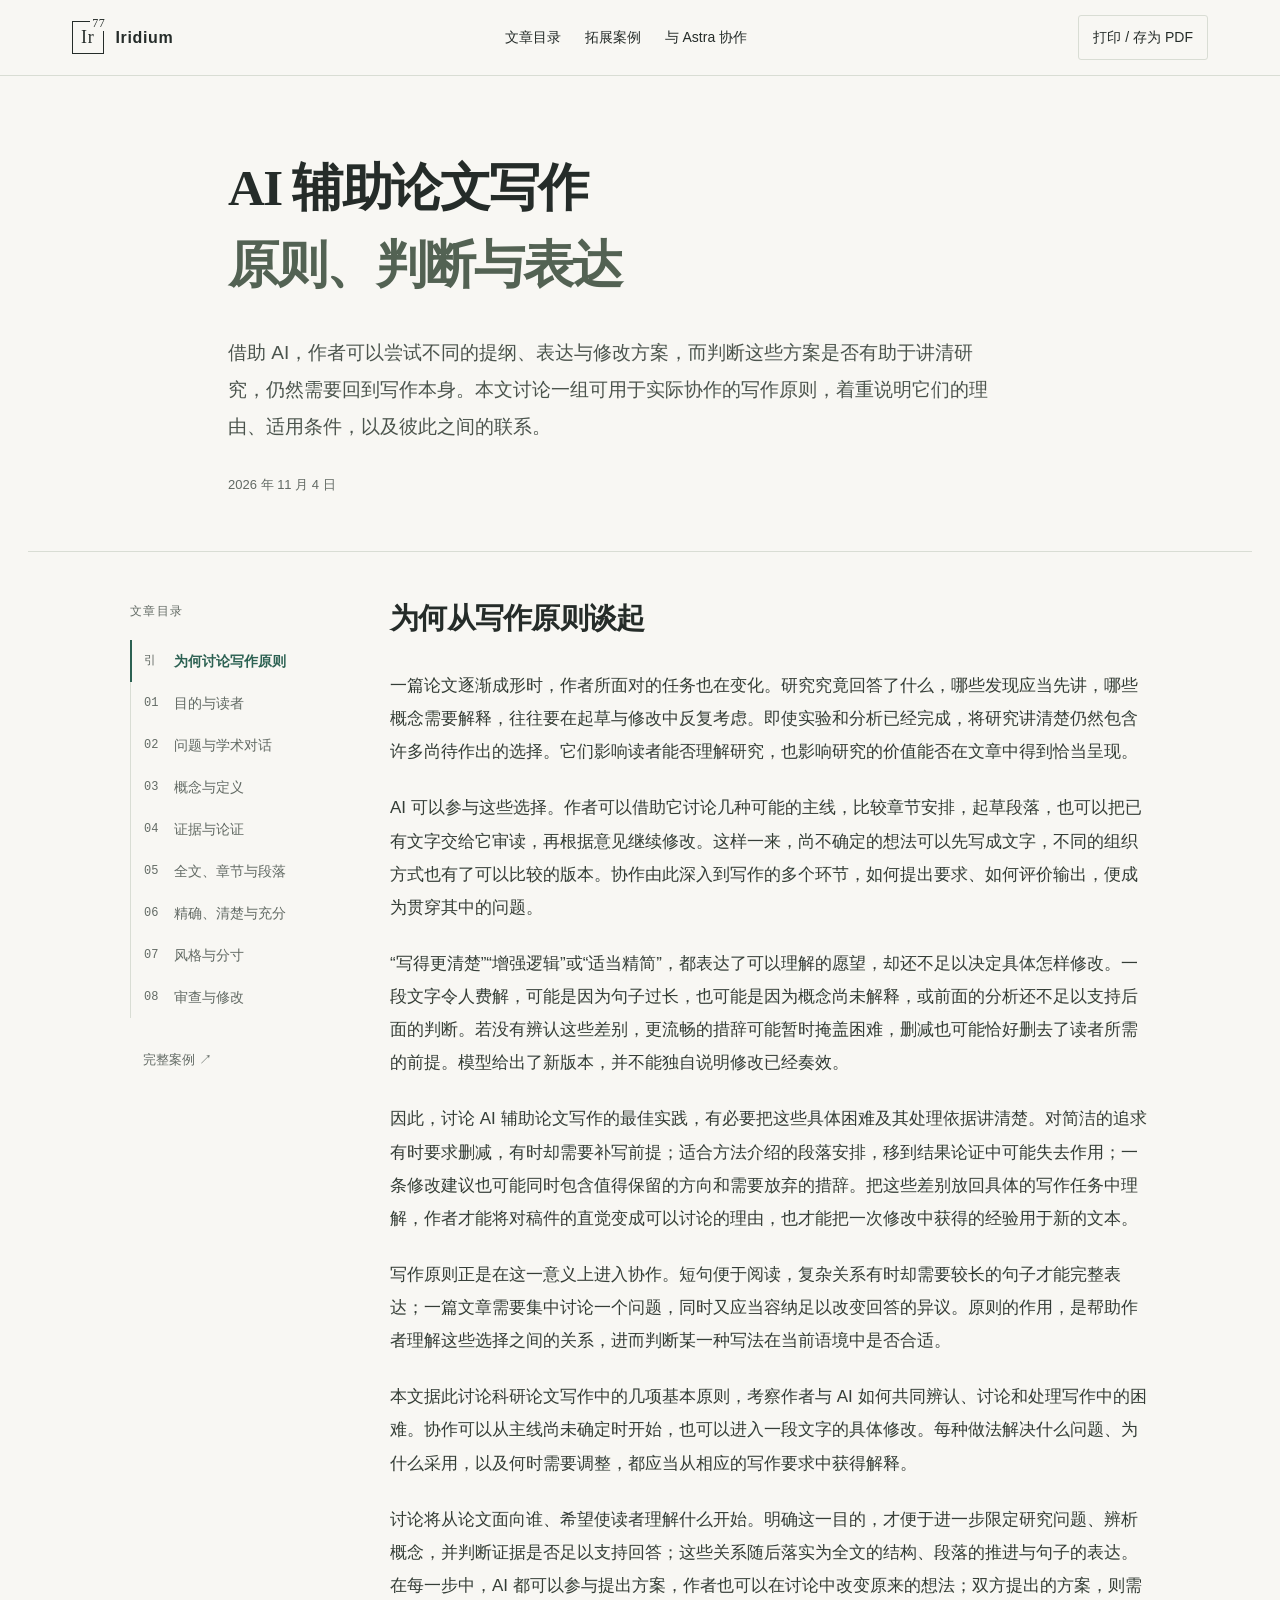
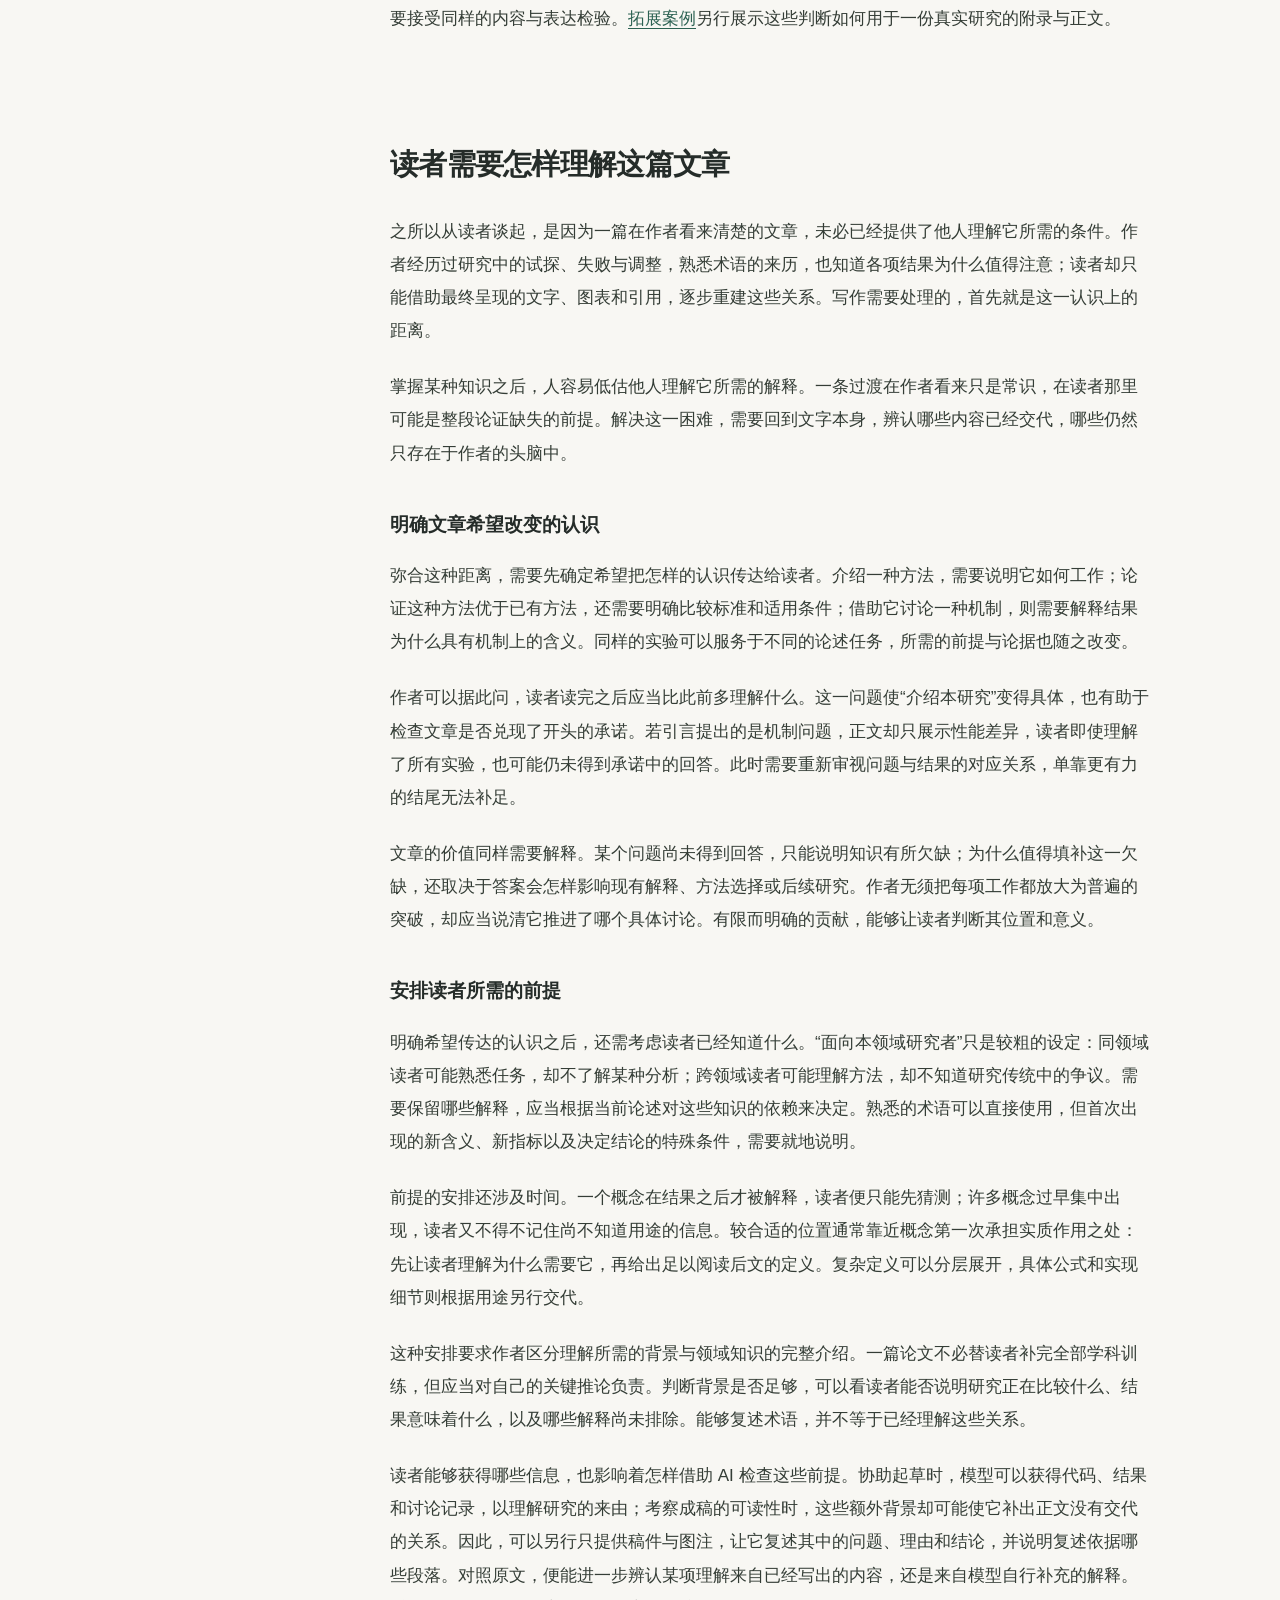
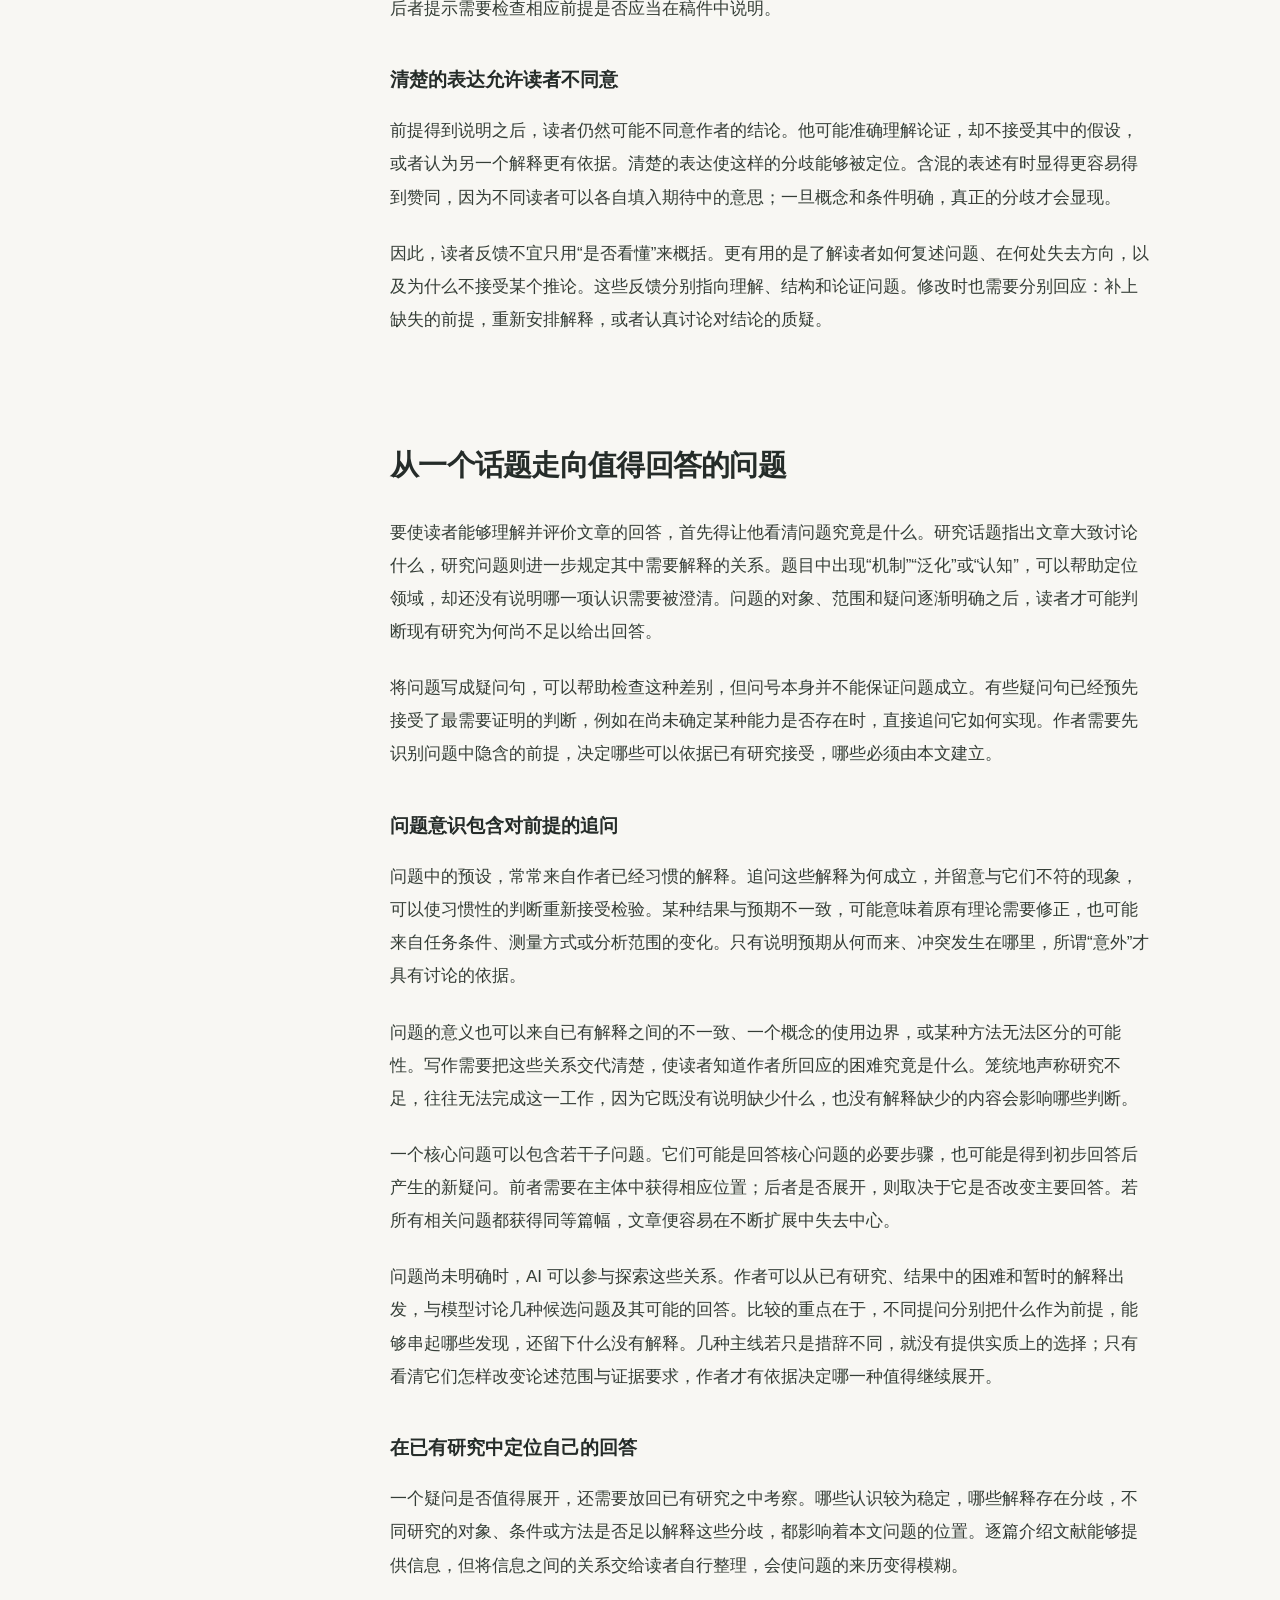
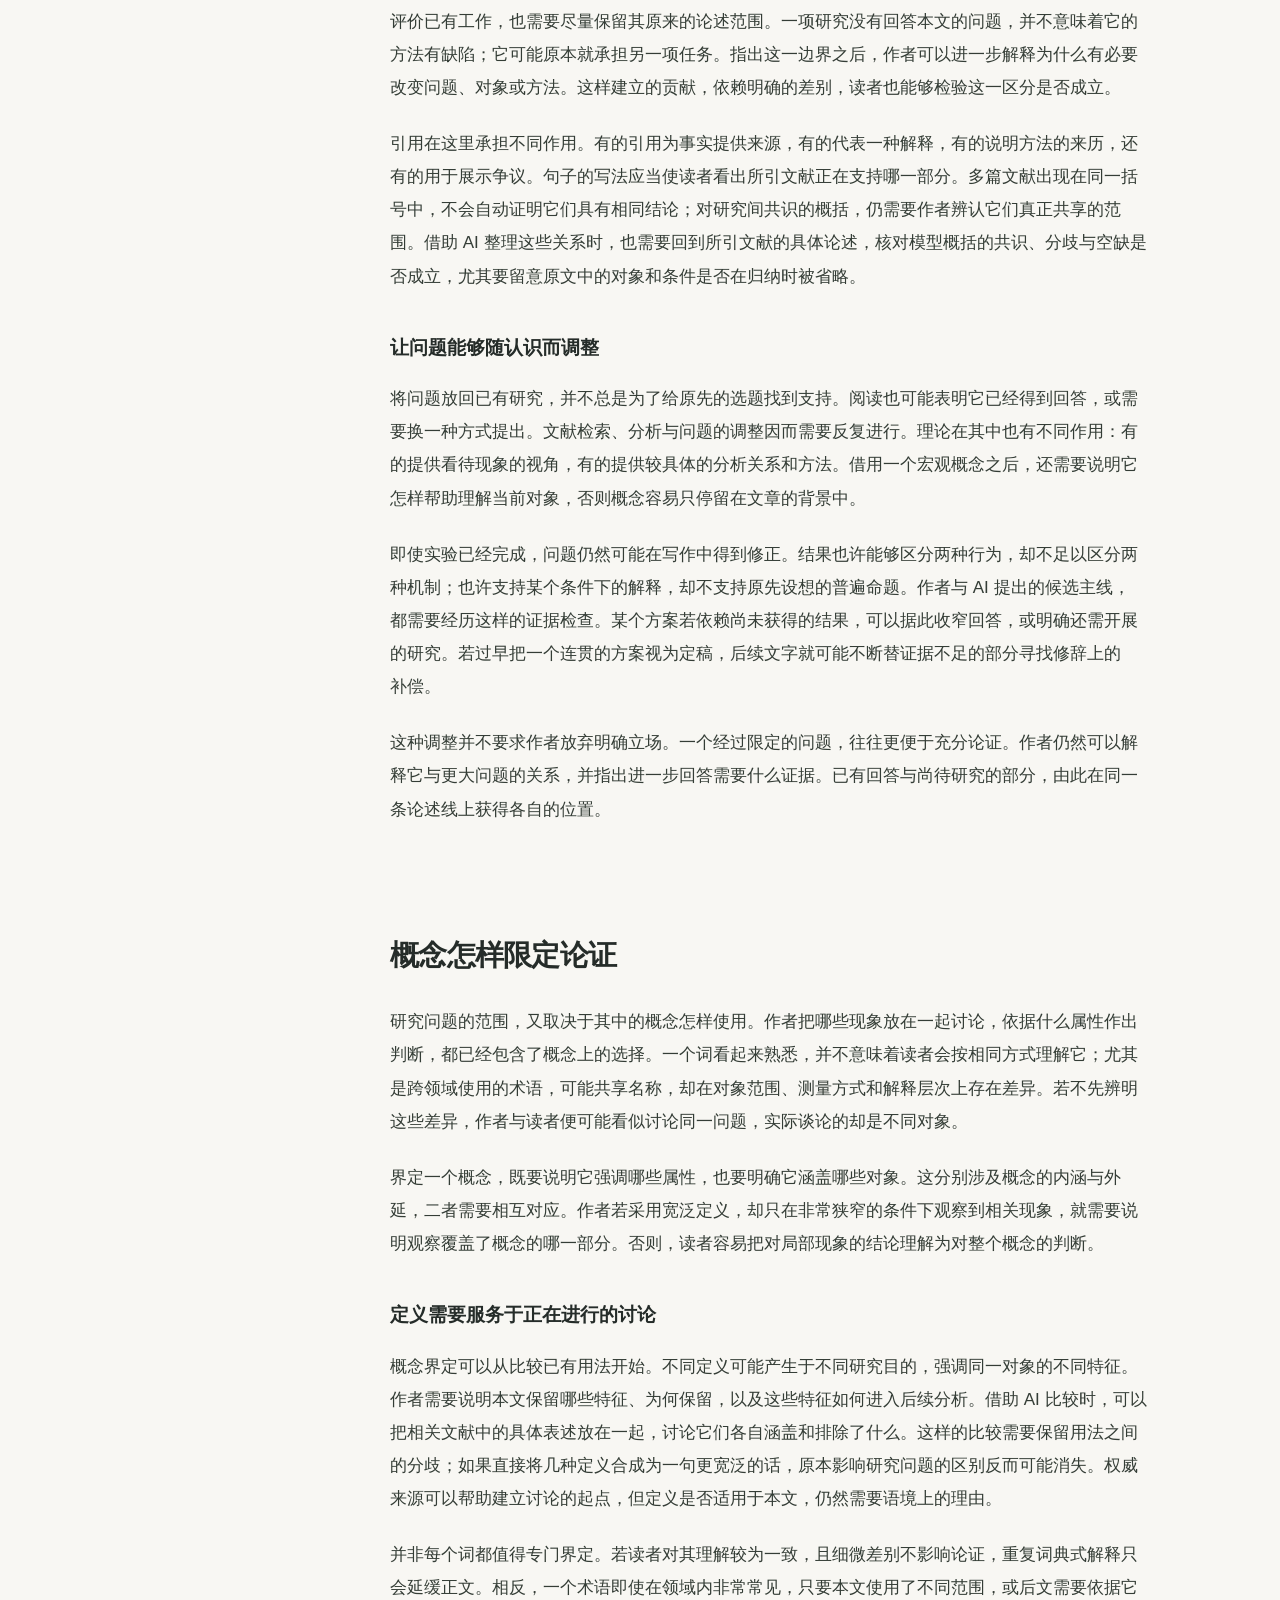
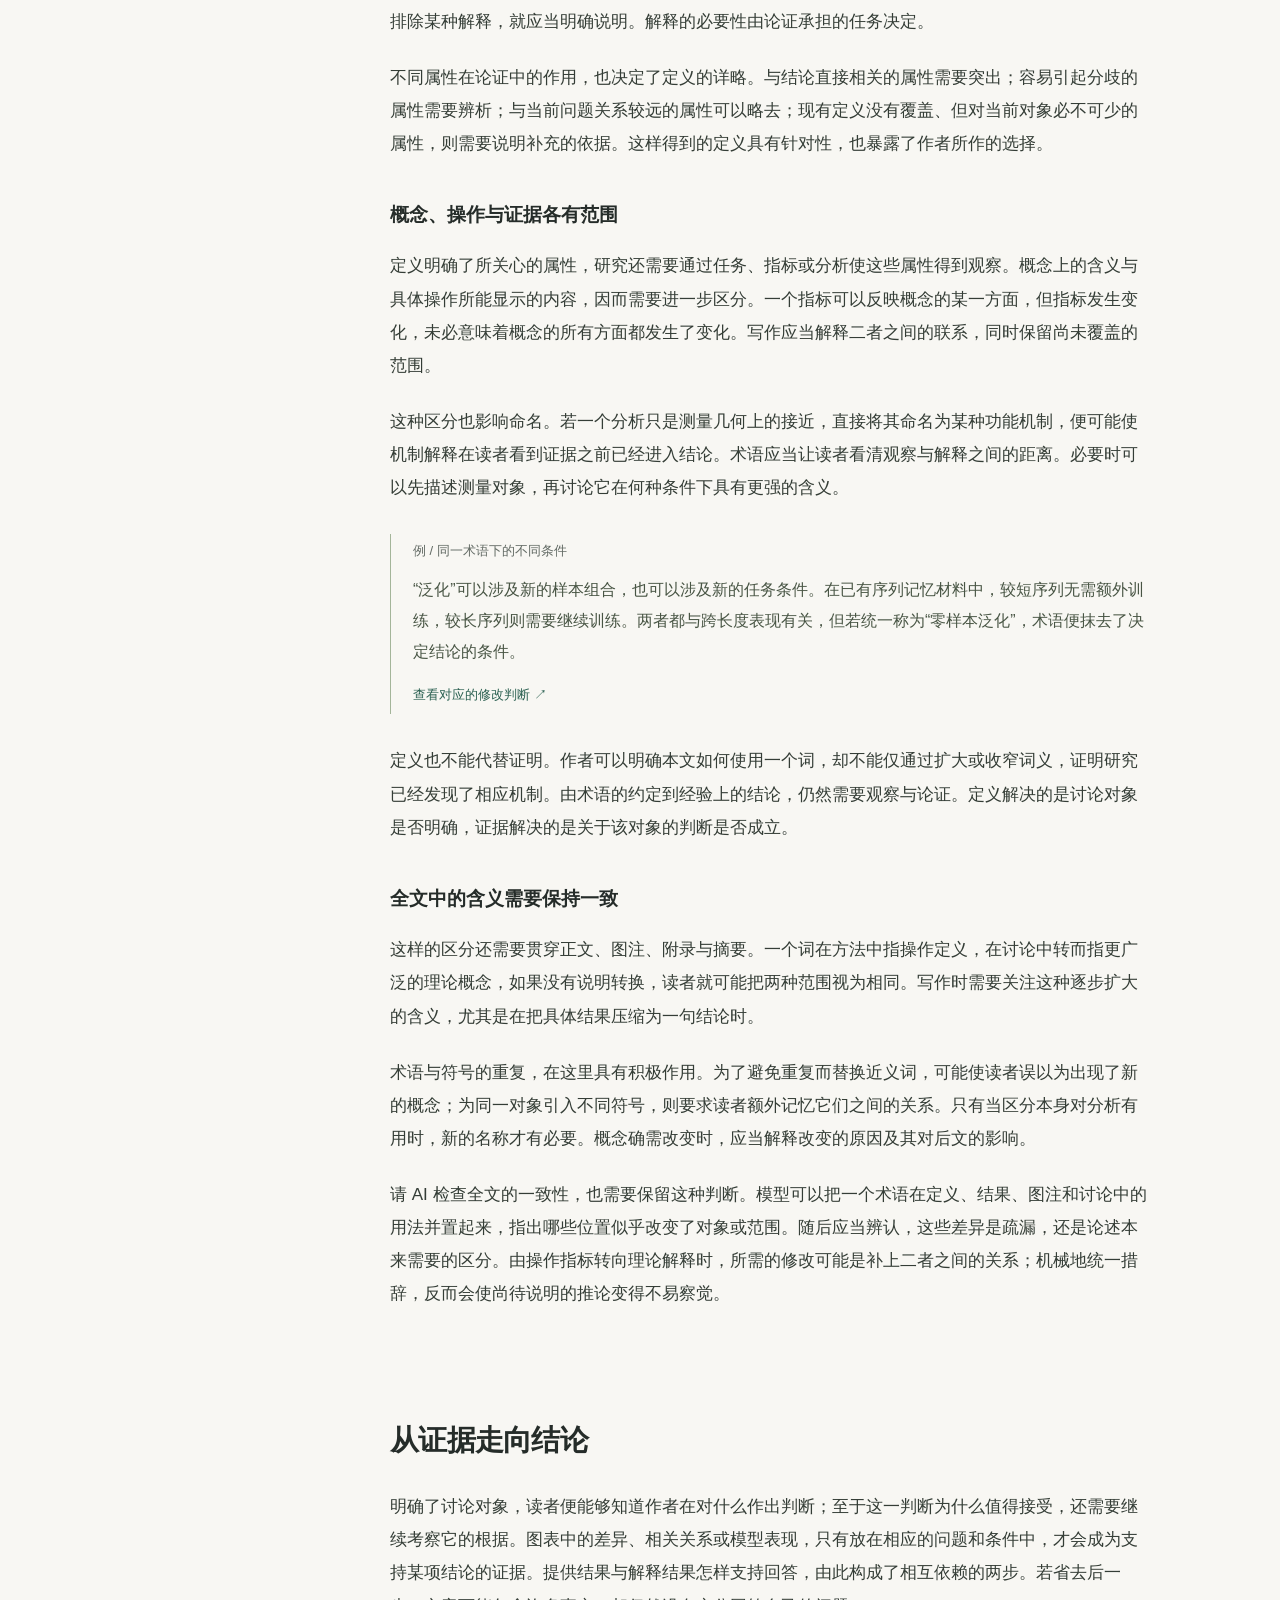
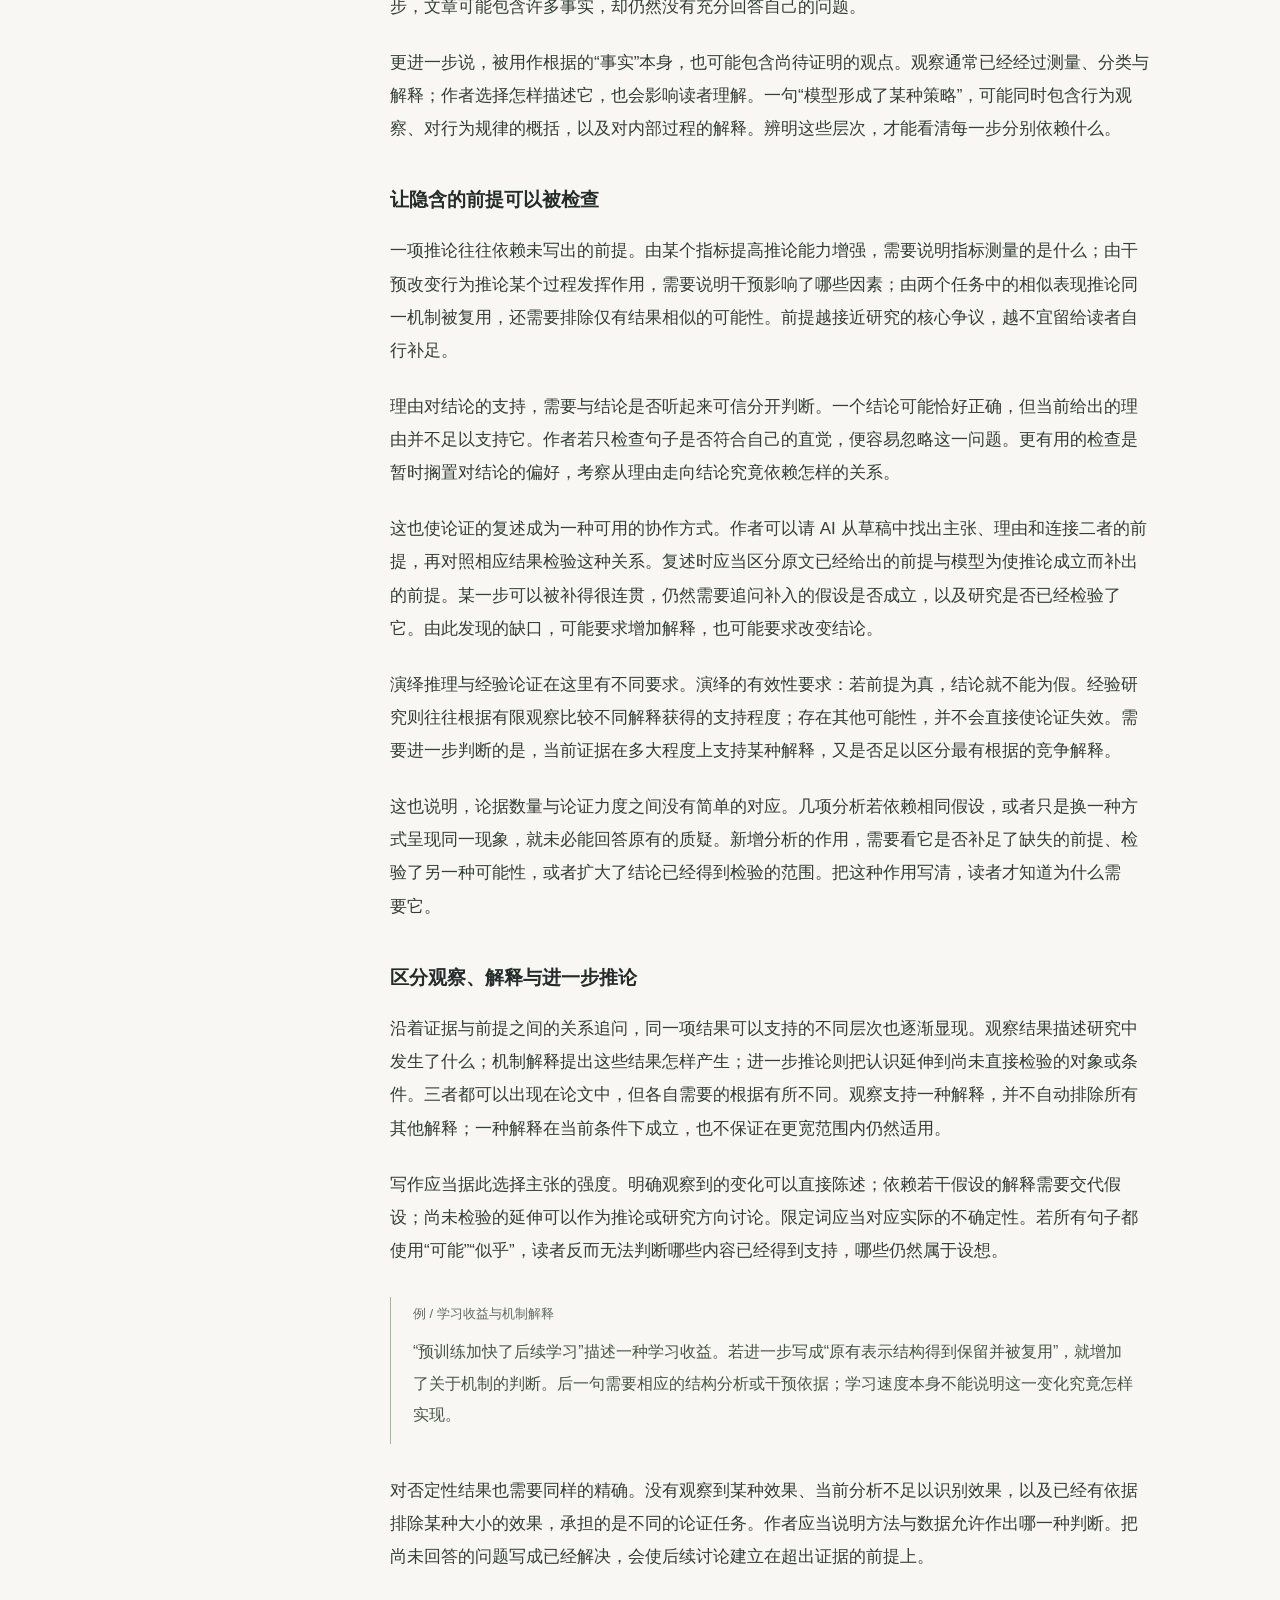
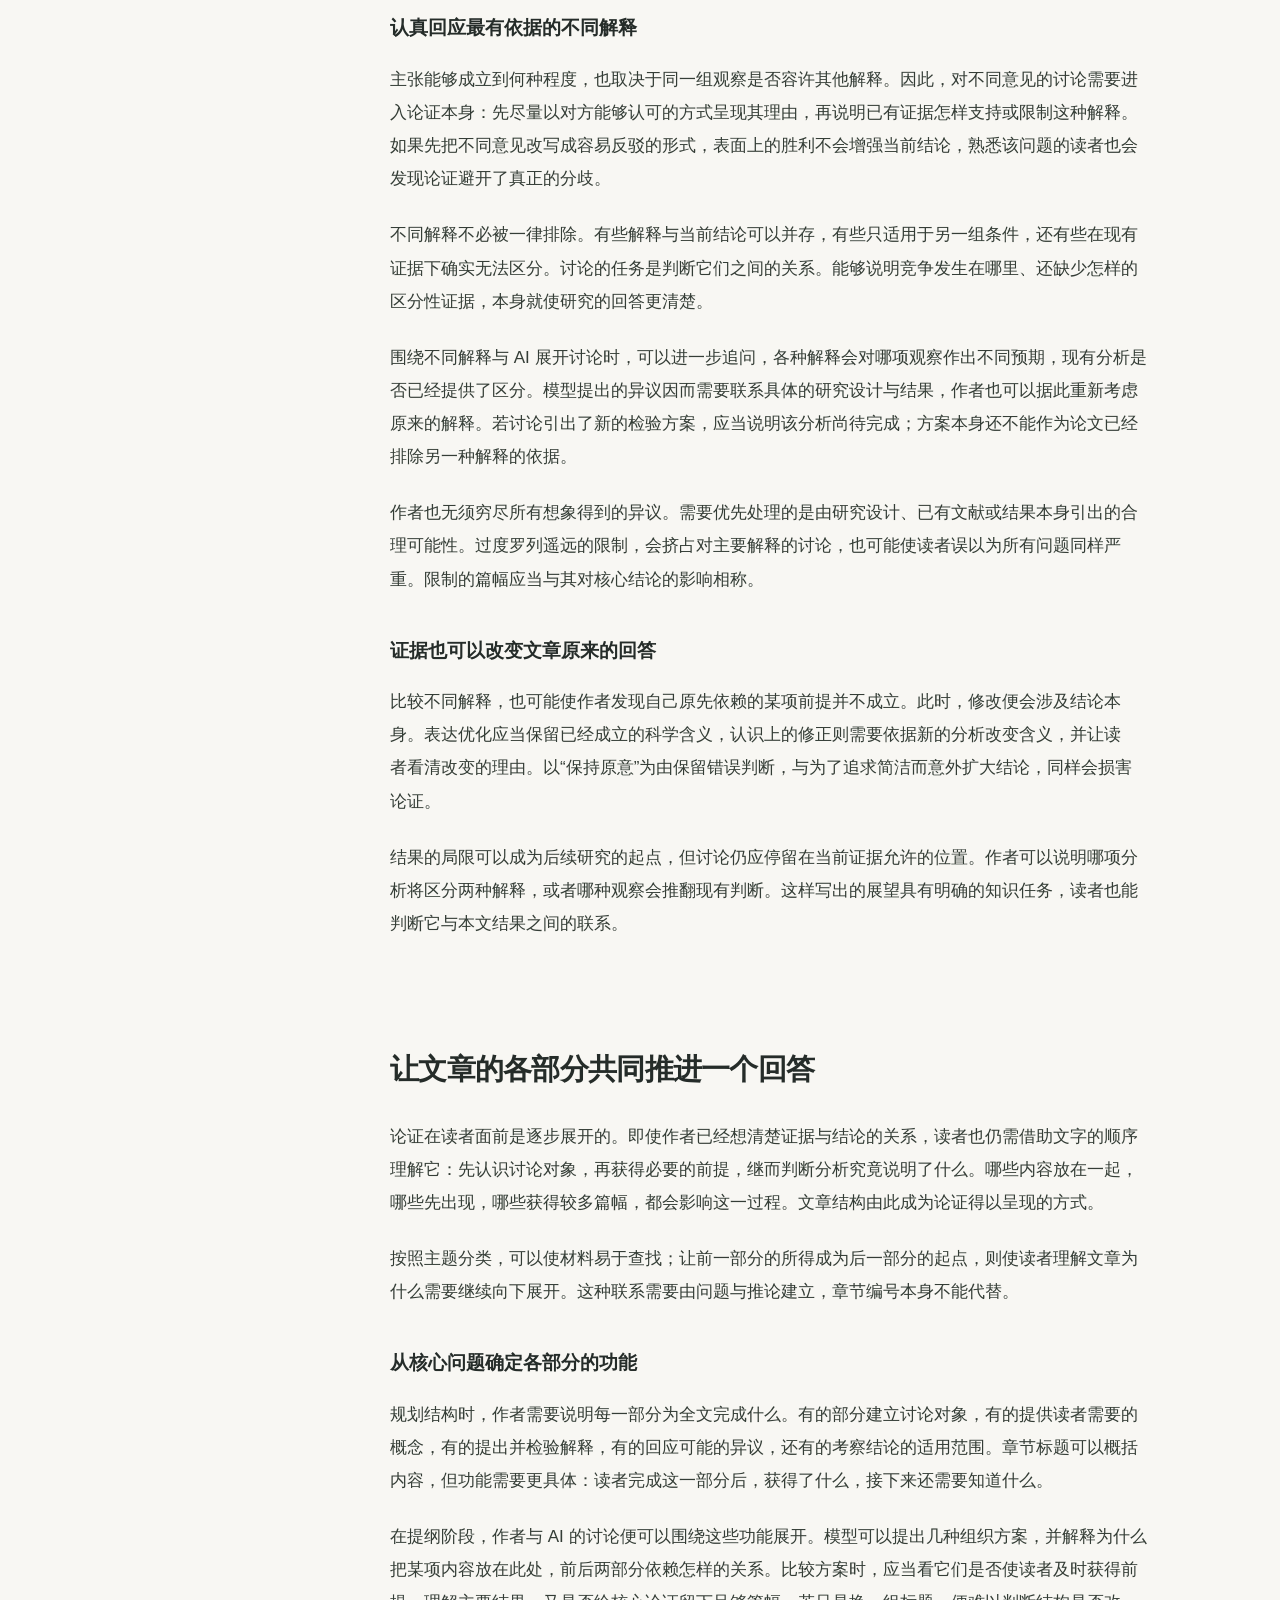
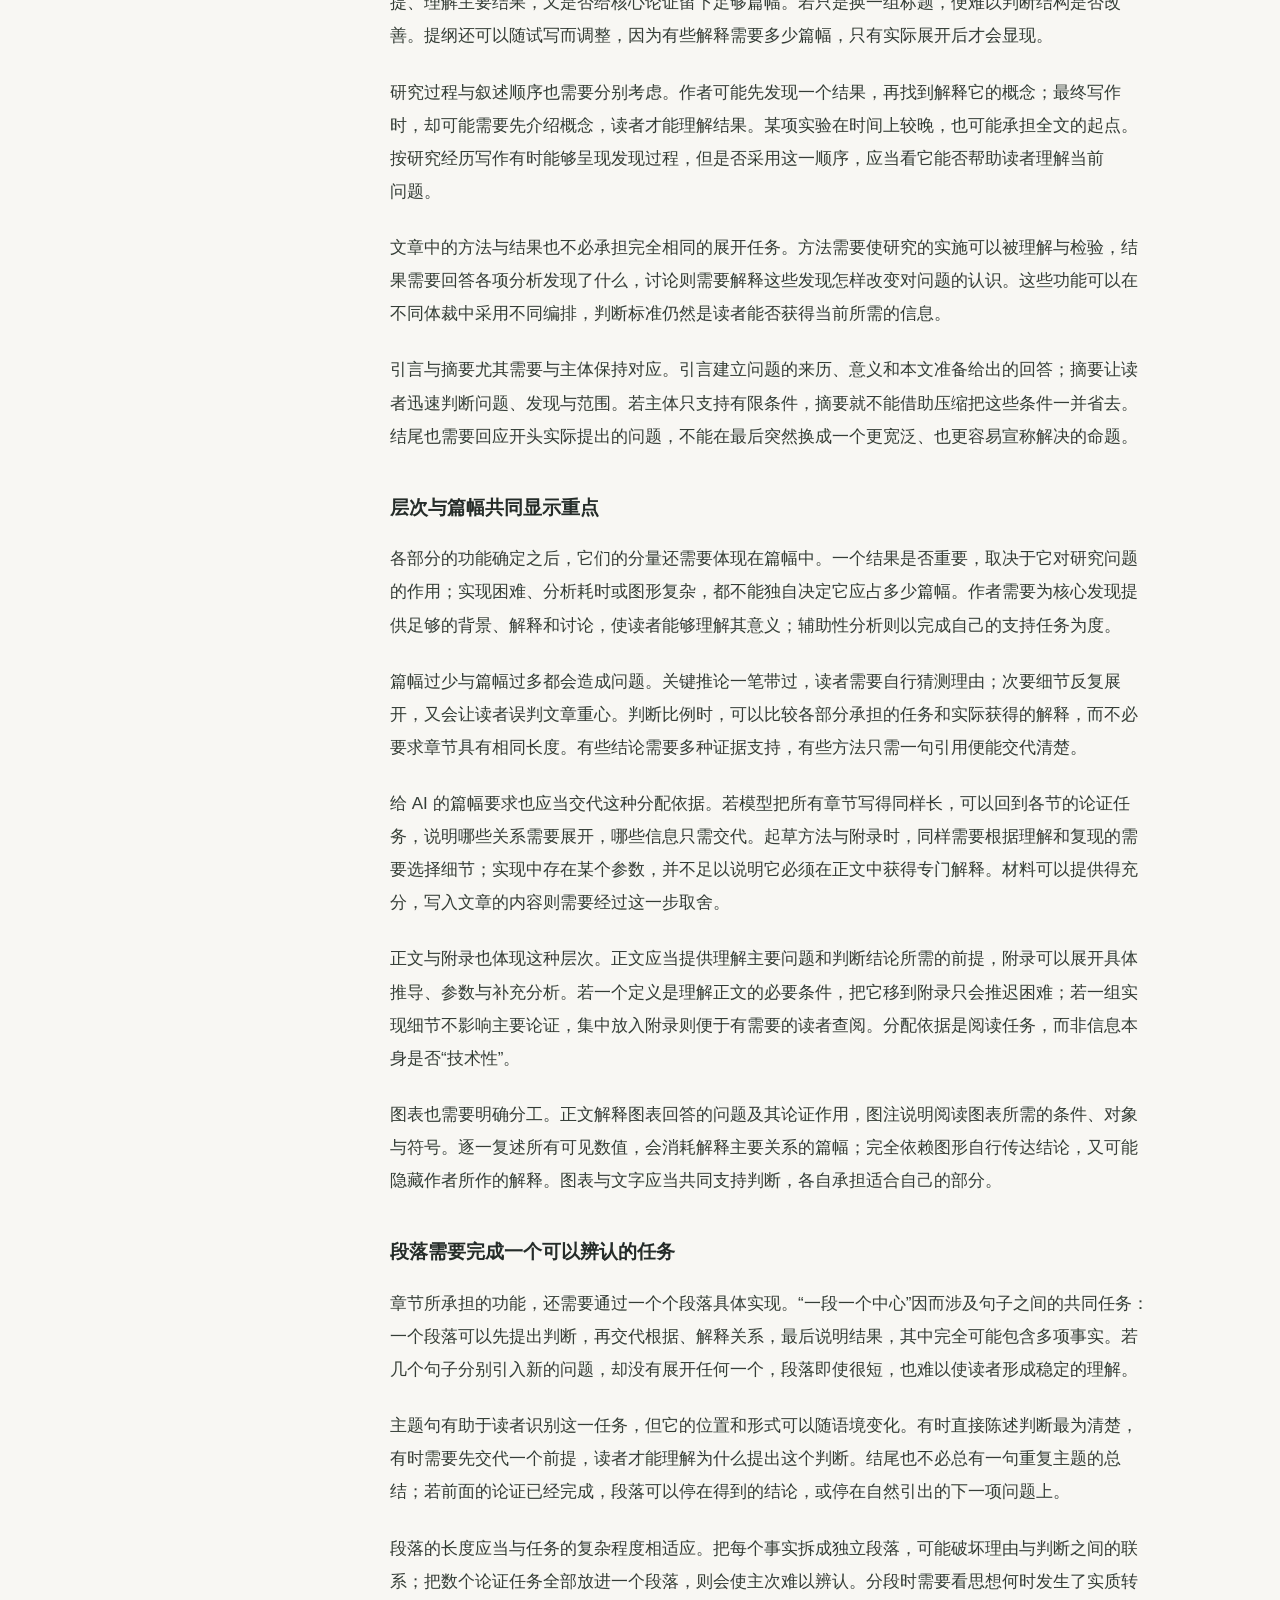
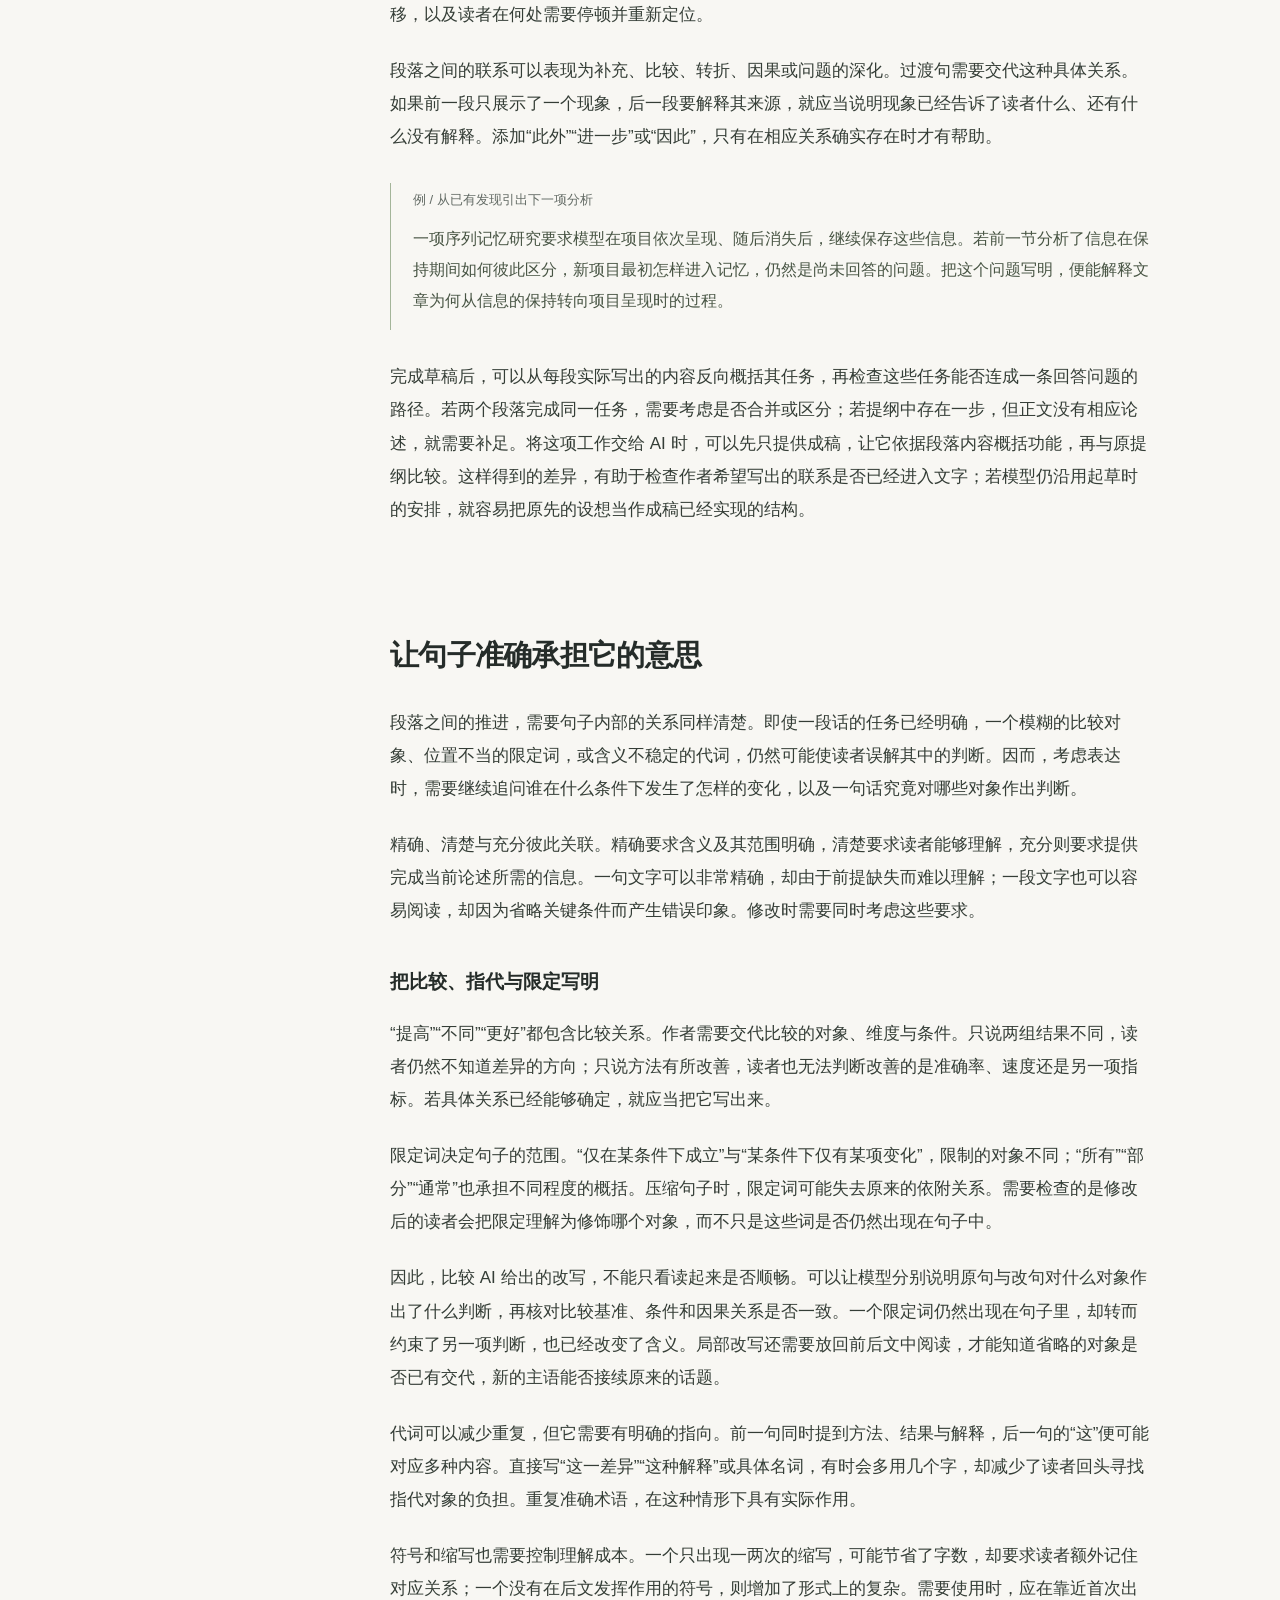
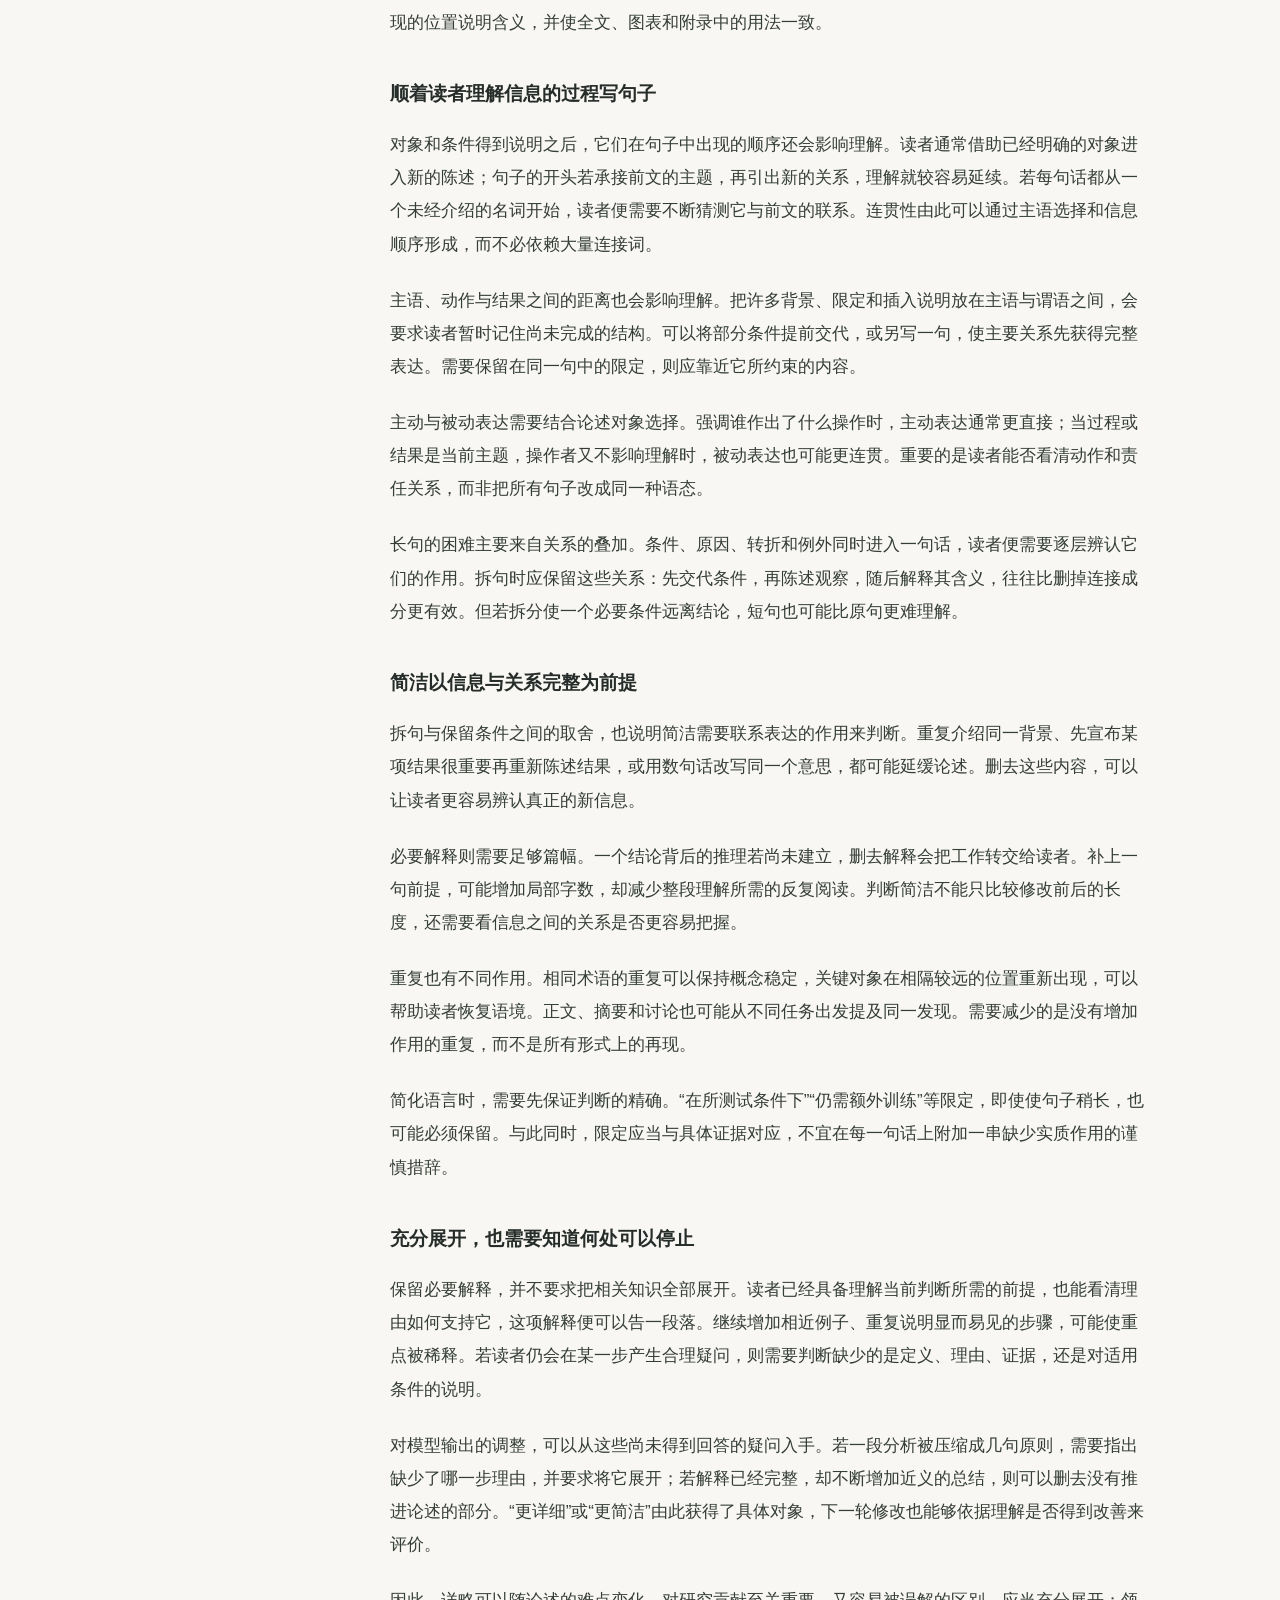
==== index.html @ d88bc05d "Publish Iridium research writing guide" ====
<!doctype html>
<html lang="zh-CN">
<head>
  <meta charset="utf-8">
  <meta name="viewport" content="width=device-width, initial-scale=1">
  <meta name="theme-color" content="#f8f7f3">
  <meta name="description" content="从科研写作的原则出发，讨论读者、研究问题、概念、论证、结构与语言之间的关系，以及 AI 如何参与论文写作中的判断。">
  <meta property="og:title" content="AI 辅助论文写作：原则、判断与表达">
  <meta property="og:description" content="围绕读者、问题、论证与表达，讨论 AI 如何参与研究主线的形成、草稿起草和审查修改。">
  <meta property="og:type" content="article">
  <meta property="og:site_name" content="Iridium">
  <link rel="canonical" href="https://veritas-arch.github.io/iridium/">
  <meta property="og:url" content="https://veritas-arch.github.io/iridium/">
  <title>AI 辅助论文写作：原则、判断与表达 · Iridium</title>
  <link rel="icon" href="favicon.svg" type="image/svg+xml">
  <link rel="stylesheet" href="style.css">
  <script src="app.js" defer></script>
</head>
<body class="essay-page">
  <a class="skip-link" href="#principles">跳转到正文</a>
  <div class="reading-progress" aria-hidden="true"><span id="progress"></span></div>
  <header class="site-header">
    <a class="wordmark" href="#top"><span class="brand-mark" aria-hidden="true">Ir<span>77</span></span>Iridium</a>
    <nav aria-label="主导航"><a href="#contents">文章目录</a><a href="case.html">拓展案例</a><a href="astra.html">与 Astra 协作</a></nav>
    <button class="print-button" type="button" id="print-page" hidden>打印 / 存为 PDF</button>
  </header>
  <main id="top">
    <header class="article-head wrap">
      <h1>AI 辅助论文写作<br><span>原则、判断与表达</span></h1>
      <p class="standfirst">借助 AI，作者可以尝试不同的提纲、表达与修改方案，而判断这些方案是否有助于讲清研究，仍然需要回到写作本身。本文讨论一组可用于实际协作的写作原则，着重说明它们的理由、适用条件，以及彼此之间的联系。</p>
      <p class="article-meta"><time datetime="2026-11-04">2026 年 11 月 4 日</time></p>
    </header>
    <div class="reading-layout wrap">
      <aside class="toc" id="contents">
        <nav aria-label="文章目录">
          <p class="toc-label">文章目录</p>
          <a href="#principles"><span>引</span>为何讨论写作原则</a>
          <a href="#reader"><span>01</span>目的与读者</a>
          <a href="#question"><span>02</span>问题与学术对话</a>
          <a href="#concept"><span>03</span>概念与定义</a>
          <a href="#argument"><span>04</span>证据与论证</a>
          <a href="#structure"><span>05</span>全文、章节与段落</a>
          <a href="#expression"><span>06</span>精确、清楚与充分</a>
          <a href="#voice"><span>07</span>风格与分寸</a>
          <a href="#revision"><span>08</span>审查与修改</a>
        </nav>
        <a class="toc-bottom" href="case.html">完整案例 ↗</a>
      </aside>
      <article>
        <section class="article-section introduction" id="principles" aria-labelledby="principles-title">
          <h2 id="principles-title">为何从写作原则谈起</h2>
          <p>一篇论文逐渐成形时，作者所面对的任务也在变化。研究究竟回答了什么，哪些发现应当先讲，哪些概念需要解释，往往要在起草与修改中反复考虑。即使实验和分析已经完成，将研究讲清楚仍然包含许多尚待作出的选择。它们影响读者能否理解研究，也影响研究的价值能否在文章中得到恰当呈现。</p>
          <p>AI 可以参与这些选择。作者可以借助它讨论几种可能的主线，比较章节安排，起草段落，也可以把已有文字交给它审读，再根据意见继续修改。这样一来，尚不确定的想法可以先写成文字，不同的组织方式也有了可以比较的版本。协作由此深入到写作的多个环节，如何提出要求、如何评价输出，便成为贯穿其中的问题。</p>
          <p>“写得更清楚”“增强逻辑”或“适当精简”，都表达了可以理解的愿望，却还不足以决定具体怎样修改。一段文字令人费解，可能是因为句子过长，也可能是因为概念尚未解释，或前面的分析还不足以支持后面的判断。若没有辨认这些差别，更流畅的措辞可能暂时掩盖困难，删减也可能恰好删去了读者所需的前提。模型给出了新版本，并不能独自说明修改已经奏效。</p>
          <p>因此，讨论 AI 辅助论文写作的最佳实践，有必要把这些具体困难及其处理依据讲清楚。对简洁的追求有时要求删减，有时却需要补写前提；适合方法介绍的段落安排，移到结果论证中可能失去作用；一条修改建议也可能同时包含值得保留的方向和需要放弃的措辞。把这些差别放回具体的写作任务中理解，作者才能将对稿件的直觉变成可以讨论的理由，也才能把一次修改中获得的经验用于新的文本。</p>
          <p>写作原则正是在这一意义上进入协作。短句便于阅读，复杂关系有时却需要较长的句子才能完整表达；一篇文章需要集中讨论一个问题，同时又应当容纳足以改变回答的异议。原则的作用，是帮助作者理解这些选择之间的关系，进而判断某一种写法在当前语境中是否合适。</p>
          <p>本文据此讨论科研论文写作中的几项基本原则，考察作者与 AI 如何共同辨认、讨论和处理写作中的困难。协作可以从主线尚未确定时开始，也可以进入一段文字的具体修改。每种做法解决什么问题、为什么采用，以及何时需要调整，都应当从相应的写作要求中获得解释。</p>
          <p>讨论将从论文面向谁、希望使读者理解什么开始。明确这一目的，才便于进一步限定研究问题、辨析概念，并判断证据是否足以支持回答；这些关系随后落实为全文的结构、段落的推进与句子的表达。在每一步中，AI 都可以参与提出方案，作者也可以在讨论中改变原来的想法；双方提出的方案，则需要接受同样的内容与表达检验。<a href="case.html">拓展案例</a>另行展示这些判断如何用于一份真实研究的附录与正文。</p>
        </section>

        <section class="article-section" id="reader" aria-labelledby="reader-title">
          <h2 id="reader-title">读者需要怎样理解这篇文章</h2>
          <p>之所以从读者谈起，是因为一篇在作者看来清楚的文章，未必已经提供了他人理解它所需的条件。作者经历过研究中的试探、失败与调整，熟悉术语的来历，也知道各项结果为什么值得注意；读者却只能借助最终呈现的文字、图表和引用，逐步重建这些关系。写作需要处理的，首先就是这一认识上的距离。</p>
          <p>掌握某种知识之后，人容易低估他人理解它所需的解释。一条过渡在作者看来只是常识，在读者那里可能是整段论证缺失的前提。解决这一困难，需要回到文字本身，辨认哪些内容已经交代，哪些仍然只存在于作者的头脑中。</p>
          <h3>明确文章希望改变的认识</h3>
          <p>弥合这种距离，需要先确定希望把怎样的认识传达给读者。介绍一种方法，需要说明它如何工作；论证这种方法优于已有方法，还需要明确比较标准和适用条件；借助它讨论一种机制，则需要解释结果为什么具有机制上的含义。同样的实验可以服务于不同的论述任务，所需的前提与论据也随之改变。</p>
          <p>作者可以据此问，读者读完之后应当比此前多理解什么。这一问题使“介绍本研究”变得具体，也有助于检查文章是否兑现了开头的承诺。若引言提出的是机制问题，正文却只展示性能差异，读者即使理解了所有实验，也可能仍未得到承诺中的回答。此时需要重新审视问题与结果的对应关系，单靠更有力的结尾无法补足。</p>
          <p>文章的价值同样需要解释。某个问题尚未得到回答，只能说明知识有所欠缺；为什么值得填补这一欠缺，还取决于答案会怎样影响现有解释、方法选择或后续研究。作者无须把每项工作都放大为普遍的突破，却应当说清它推进了哪个具体讨论。有限而明确的贡献，能够让读者判断其位置和意义。</p>
          <h3>安排读者所需的前提</h3>
          <p>明确希望传达的认识之后，还需考虑读者已经知道什么。“面向本领域研究者”只是较粗的设定：同领域读者可能熟悉任务，却不了解某种分析；跨领域读者可能理解方法，却不知道研究传统中的争议。需要保留哪些解释，应当根据当前论述对这些知识的依赖来决定。熟悉的术语可以直接使用，但首次出现的新含义、新指标以及决定结论的特殊条件，需要就地说明。</p>
          <p>前提的安排还涉及时间。一个概念在结果之后才被解释，读者便只能先猜测；许多概念过早集中出现，读者又不得不记住尚不知道用途的信息。较合适的位置通常靠近概念第一次承担实质作用之处：先让读者理解为什么需要它，再给出足以阅读后文的定义。复杂定义可以分层展开，具体公式和实现细节则根据用途另行交代。</p>
          <p>这种安排要求作者区分理解所需的背景与领域知识的完整介绍。一篇论文不必替读者补完全部学科训练，但应当对自己的关键推论负责。判断背景是否足够，可以看读者能否说明研究正在比较什么、结果意味着什么，以及哪些解释尚未排除。能够复述术语，并不等于已经理解这些关系。</p>
          <p>读者能够获得哪些信息，也影响着怎样借助 AI 检查这些前提。协助起草时，模型可以获得代码、结果和讨论记录，以理解研究的来由；考察成稿的可读性时，这些额外背景却可能使它补出正文没有交代的关系。因此，可以另行只提供稿件与图注，让它复述其中的问题、理由和结论，并说明复述依据哪些段落。对照原文，便能进一步辨认某项理解来自已经写出的内容，还是来自模型自行补充的解释。后者提示需要检查相应前提是否应当在稿件中说明。</p>
          <h3>清楚的表达允许读者不同意</h3>
          <p>前提得到说明之后，读者仍然可能不同意作者的结论。他可能准确理解论证，却不接受其中的假设，或者认为另一个解释更有依据。清楚的表达使这样的分歧能够被定位。含混的表述有时显得更容易得到赞同，因为不同读者可以各自填入期待中的意思；一旦概念和条件明确，真正的分歧才会显现。</p>
          <p>因此，读者反馈不宜只用“是否看懂”来概括。更有用的是了解读者如何复述问题、在何处失去方向，以及为什么不接受某个推论。这些反馈分别指向理解、结构和论证问题。修改时也需要分别回应：补上缺失的前提，重新安排解释，或者认真讨论对结论的质疑。</p>
        </section>

        <section class="article-section" id="question" aria-labelledby="question-title">
          <h2 id="question-title">从一个话题走向值得回答的问题</h2>
          <p>要使读者能够理解并评价文章的回答，首先得让他看清问题究竟是什么。研究话题指出文章大致讨论什么，研究问题则进一步规定其中需要解释的关系。题目中出现“机制”“泛化”或“认知”，可以帮助定位领域，却还没有说明哪一项认识需要被澄清。问题的对象、范围和疑问逐渐明确之后，读者才可能判断现有研究为何尚不足以给出回答。</p>
          <p>将问题写成疑问句，可以帮助检查这种差别，但问号本身并不能保证问题成立。有些疑问句已经预先接受了最需要证明的判断，例如在尚未确定某种能力是否存在时，直接追问它如何实现。作者需要先识别问题中隐含的前提，决定哪些可以依据已有研究接受，哪些必须由本文建立。</p>
          <h3>问题意识包含对前提的追问</h3>
          <p>问题中的预设，常常来自作者已经习惯的解释。追问这些解释为何成立，并留意与它们不符的现象，可以使习惯性的判断重新接受检验。某种结果与预期不一致，可能意味着原有理论需要修正，也可能来自任务条件、测量方式或分析范围的变化。只有说明预期从何而来、冲突发生在哪里，所谓“意外”才具有讨论的依据。</p>
          <p>问题的意义也可以来自已有解释之间的不一致、一个概念的使用边界，或某种方法无法区分的可能性。写作需要把这些关系交代清楚，使读者知道作者所回应的困难究竟是什么。笼统地声称研究不足，往往无法完成这一工作，因为它既没有说明缺少什么，也没有解释缺少的内容会影响哪些判断。</p>
          <p>一个核心问题可以包含若干子问题。它们可能是回答核心问题的必要步骤，也可能是得到初步回答后产生的新疑问。前者需要在主体中获得相应位置；后者是否展开，则取决于它是否改变主要回答。若所有相关问题都获得同等篇幅，文章便容易在不断扩展中失去中心。</p>
          <p>问题尚未明确时，AI 可以参与探索这些关系。作者可以从已有研究、结果中的困难和暂时的解释出发，与模型讨论几种候选问题及其可能的回答。比较的重点在于，不同提问分别把什么作为前提，能够串起哪些发现，还留下什么没有解释。几种主线若只是措辞不同，就没有提供实质上的选择；只有看清它们怎样改变论述范围与证据要求，作者才有依据决定哪一种值得继续展开。</p>
          <h3>在已有研究中定位自己的回答</h3>
          <p>一个疑问是否值得展开，还需要放回已有研究之中考察。哪些认识较为稳定，哪些解释存在分歧，不同研究的对象、条件或方法是否足以解释这些分歧，都影响着本文问题的位置。逐篇介绍文献能够提供信息，但将信息之间的关系交给读者自行整理，会使问题的来历变得模糊。</p>
          <p>评价已有工作，也需要尽量保留其原来的论述范围。一项研究没有回答本文的问题，并不意味着它的方法有缺陷；它可能原本就承担另一项任务。指出这一边界之后，作者可以进一步解释为什么有必要改变问题、对象或方法。这样建立的贡献，依赖明确的差别，读者也能够检验这一区分是否成立。</p>
          <p>引用在这里承担不同作用。有的引用为事实提供来源，有的代表一种解释，有的说明方法的来历，还有的用于展示争议。句子的写法应当使读者看出所引文献正在支持哪一部分。多篇文献出现在同一括号中，不会自动证明它们具有相同结论；对研究间共识的概括，仍需要作者辨认它们真正共享的范围。借助 AI 整理这些关系时，也需要回到所引文献的具体论述，核对模型概括的共识、分歧与空缺是否成立，尤其要留意原文中的对象和条件是否在归纳时被省略。</p>
          <h3>让问题能够随认识而调整</h3>
          <p>将问题放回已有研究，并不总是为了给原先的选题找到支持。阅读也可能表明它已经得到回答，或需要换一种方式提出。文献检索、分析与问题的调整因而需要反复进行。理论在其中也有不同作用：有的提供看待现象的视角，有的提供较具体的分析关系和方法。借用一个宏观概念之后，还需要说明它怎样帮助理解当前对象，否则概念容易只停留在文章的背景中。</p>
          <p>即使实验已经完成，问题仍然可能在写作中得到修正。结果也许能够区分两种行为，却不足以区分两种机制；也许支持某个条件下的解释，却不支持原先设想的普遍命题。作者与 AI 提出的候选主线，都需要经历这样的证据检查。某个方案若依赖尚未获得的结果，可以据此收窄回答，或明确还需开展的研究。若过早把一个连贯的方案视为定稿，后续文字就可能不断替证据不足的部分寻找修辞上的补偿。</p>
          <p>这种调整并不要求作者放弃明确立场。一个经过限定的问题，往往更便于充分论证。作者仍然可以解释它与更大问题的关系，并指出进一步回答需要什么证据。已有回答与尚待研究的部分，由此在同一条论述线上获得各自的位置。</p>
        </section>

        <section class="article-section" id="concept" aria-labelledby="concept-title">
          <h2 id="concept-title">概念怎样限定论证</h2>
          <p>研究问题的范围，又取决于其中的概念怎样使用。作者把哪些现象放在一起讨论，依据什么属性作出判断，都已经包含了概念上的选择。一个词看起来熟悉，并不意味着读者会按相同方式理解它；尤其是跨领域使用的术语，可能共享名称，却在对象范围、测量方式和解释层次上存在差异。若不先辨明这些差异，作者与读者便可能看似讨论同一问题，实际谈论的却是不同对象。</p>
          <p>界定一个概念，既要说明它强调哪些属性，也要明确它涵盖哪些对象。这分别涉及概念的内涵与外延，二者需要相互对应。作者若采用宽泛定义，却只在非常狭窄的条件下观察到相关现象，就需要说明观察覆盖了概念的哪一部分。否则，读者容易把对局部现象的结论理解为对整个概念的判断。</p>
          <h3>定义需要服务于正在进行的讨论</h3>
          <p>概念界定可以从比较已有用法开始。不同定义可能产生于不同研究目的，强调同一对象的不同特征。作者需要说明本文保留哪些特征、为何保留，以及这些特征如何进入后续分析。借助 AI 比较时，可以把相关文献中的具体表述放在一起，讨论它们各自涵盖和排除了什么。这样的比较需要保留用法之间的分歧；如果直接将几种定义合成为一句更宽泛的话，原本影响研究问题的区别反而可能消失。权威来源可以帮助建立讨论的起点，但定义是否适用于本文，仍然需要语境上的理由。</p>
          <p>并非每个词都值得专门界定。若读者对其理解较为一致，且细微差别不影响论证，重复词典式解释只会延缓正文。相反，一个术语即使在领域内非常常见，只要本文使用了不同范围，或后文需要依据它排除某种解释，就应当明确说明。解释的必要性由论证承担的任务决定。</p>
          <p>不同属性在论证中的作用，也决定了定义的详略。与结论直接相关的属性需要突出；容易引起分歧的属性需要辨析；与当前问题关系较远的属性可以略去；现有定义没有覆盖、但对当前对象必不可少的属性，则需要说明补充的依据。这样得到的定义具有针对性，也暴露了作者所作的选择。</p>
          <h3>概念、操作与证据各有范围</h3>
          <p>定义明确了所关心的属性，研究还需要通过任务、指标或分析使这些属性得到观察。概念上的含义与具体操作所能显示的内容，因而需要进一步区分。一个指标可以反映概念的某一方面，但指标发生变化，未必意味着概念的所有方面都发生了变化。写作应当解释二者之间的联系，同时保留尚未覆盖的范围。</p>
          <p>这种区分也影响命名。若一个分析只是测量几何上的接近，直接将其命名为某种功能机制，便可能使机制解释在读者看到证据之前已经进入结论。术语应当让读者看清观察与解释之间的距离。必要时可以先描述测量对象，再讨论它在何种条件下具有更强的含义。</p>
          <aside class="brief-example" aria-label="概念范围的简短例子"><p class="example-label">例 / 同一术语下的不同条件</p><p>“泛化”可以涉及新的样本组合，也可以涉及新的任务条件。在已有序列记忆材料中，较短序列无需额外训练，较长序列则需要继续训练。两者都与跨长度表现有关，但若统一称为“零样本泛化”，术语便抹去了决定结论的条件。</p><a href="case.html#review">查看对应的修改判断 ↗</a></aside>
          <p>定义也不能代替证明。作者可以明确本文如何使用一个词，却不能仅通过扩大或收窄词义，证明研究已经发现了相应机制。由术语的约定到经验上的结论，仍然需要观察与论证。定义解决的是讨论对象是否明确，证据解决的是关于该对象的判断是否成立。</p>
          <h3>全文中的含义需要保持一致</h3>
          <p>这样的区分还需要贯穿正文、图注、附录与摘要。一个词在方法中指操作定义，在讨论中转而指更广泛的理论概念，如果没有说明转换，读者就可能把两种范围视为相同。写作时需要关注这种逐步扩大的含义，尤其是在把具体结果压缩为一句结论时。</p>
          <p>术语与符号的重复，在这里具有积极作用。为了避免重复而替换近义词，可能使读者误以为出现了新的概念；为同一对象引入不同符号，则要求读者额外记忆它们之间的关系。只有当区分本身对分析有用时，新的名称才有必要。概念确需改变时，应当解释改变的原因及其对后文的影响。</p>
          <p>请 AI 检查全文的一致性，也需要保留这种判断。模型可以把一个术语在定义、结果、图注和讨论中的用法并置起来，指出哪些位置似乎改变了对象或范围。随后应当辨认，这些差异是疏漏，还是论述本来需要的区分。由操作指标转向理论解释时，所需的修改可能是补上二者之间的关系；机械地统一措辞，反而会使尚待说明的推论变得不易察觉。</p>
        </section>

        <section class="article-section" id="argument" aria-labelledby="argument-title">
          <h2 id="argument-title">从证据走向结论</h2>
          <p>明确了讨论对象，读者便能够知道作者在对什么作出判断；至于这一判断为什么值得接受，还需要继续考察它的根据。图表中的差异、相关关系或模型表现，只有放在相应的问题和条件中，才会成为支持某项结论的证据。提供结果与解释结果怎样支持回答，由此构成了相互依赖的两步。若省去后一步，文章可能包含许多事实，却仍然没有充分回答自己的问题。</p>
          <p>更进一步说，被用作根据的“事实”本身，也可能包含尚待证明的观点。观察通常已经经过测量、分类与解释；作者选择怎样描述它，也会影响读者理解。一句“模型形成了某种策略”，可能同时包含行为观察、对行为规律的概括，以及对内部过程的解释。辨明这些层次，才能看清每一步分别依赖什么。</p>
          <h3>让隐含的前提可以被检查</h3>
          <p>一项推论往往依赖未写出的前提。由某个指标提高推论能力增强，需要说明指标测量的是什么；由干预改变行为推论某个过程发挥作用，需要说明干预影响了哪些因素；由两个任务中的相似表现推论同一机制被复用，还需要排除仅有结果相似的可能性。前提越接近研究的核心争议，越不宜留给读者自行补足。</p>
          <p>理由对结论的支持，需要与结论是否听起来可信分开判断。一个结论可能恰好正确，但当前给出的理由并不足以支持它。作者若只检查句子是否符合自己的直觉，便容易忽略这一问题。更有用的检查是暂时搁置对结论的偏好，考察从理由走向结论究竟依赖怎样的关系。</p>
          <p>这也使论证的复述成为一种可用的协作方式。作者可以请 AI 从草稿中找出主张、理由和连接二者的前提，再对照相应结果检验这种关系。复述时应当区分原文已经给出的前提与模型为使推论成立而补出的前提。某一步可以被补得很连贯，仍然需要追问补入的假设是否成立，以及研究是否已经检验了它。由此发现的缺口，可能要求增加解释，也可能要求改变结论。</p>
          <p>演绎推理与经验论证在这里有不同要求。演绎的有效性要求：若前提为真，结论就不能为假。经验研究则往往根据有限观察比较不同解释获得的支持程度；存在其他可能性，并不会直接使论证失效。需要进一步判断的是，当前证据在多大程度上支持某种解释，又是否足以区分最有根据的竞争解释。</p>
          <p>这也说明，论据数量与论证力度之间没有简单的对应。几项分析若依赖相同假设，或者只是换一种方式呈现同一现象，就未必能回答原有的质疑。新增分析的作用，需要看它是否补足了缺失的前提、检验了另一种可能性，或者扩大了结论已经得到检验的范围。把这种作用写清，读者才知道为什么需要它。</p>
          <h3>区分观察、解释与进一步推论</h3>
          <p>沿着证据与前提之间的关系追问，同一项结果可以支持的不同层次也逐渐显现。观察结果描述研究中发生了什么；机制解释提出这些结果怎样产生；进一步推论则把认识延伸到尚未直接检验的对象或条件。三者都可以出现在论文中，但各自需要的根据有所不同。观察支持一种解释，并不自动排除所有其他解释；一种解释在当前条件下成立，也不保证在更宽范围内仍然适用。</p>
          <p>写作应当据此选择主张的强度。明确观察到的变化可以直接陈述；依赖若干假设的解释需要交代假设；尚未检验的延伸可以作为推论或研究方向讨论。限定词应当对应实际的不确定性。若所有句子都使用“可能”“似乎”，读者反而无法判断哪些内容已经得到支持，哪些仍然属于设想。</p>
          <aside class="brief-example" aria-label="证据范围的简短例子"><p class="example-label">例 / 学习收益与机制解释</p><p>“预训练加快了后续学习”描述一种学习收益。若进一步写成“原有表示结构得到保留并被复用”，就增加了关于机制的判断。后一句需要相应的结构分析或干预依据；学习速度本身不能说明这一变化究竟怎样实现。</p></aside>
          <p>对否定性结果也需要同样的精确。没有观察到某种效果、当前分析不足以识别效果，以及已经有依据排除某种大小的效果，承担的是不同的论证任务。作者应当说明方法与数据允许作出哪一种判断。把尚未回答的问题写成已经解决，会使后续讨论建立在超出证据的前提上。</p>
          <h3>认真回应最有依据的不同解释</h3>
          <p>主张能够成立到何种程度，也取决于同一组观察是否容许其他解释。因此，对不同意见的讨论需要进入论证本身：先尽量以对方能够认可的方式呈现其理由，再说明已有证据怎样支持或限制这种解释。如果先把不同意见改写成容易反驳的形式，表面上的胜利不会增强当前结论，熟悉该问题的读者也会发现论证避开了真正的分歧。</p>
          <p>不同解释不必被一律排除。有些解释与当前结论可以并存，有些只适用于另一组条件，还有些在现有证据下确实无法区分。讨论的任务是判断它们之间的关系。能够说明竞争发生在哪里、还缺少怎样的区分性证据，本身就使研究的回答更清楚。</p>
          <p>围绕不同解释与 AI 展开讨论时，可以进一步追问，各种解释会对哪项观察作出不同预期，现有分析是否已经提供了区分。模型提出的异议因而需要联系具体的研究设计与结果，作者也可以据此重新考虑原来的解释。若讨论引出了新的检验方案，应当说明该分析尚待完成；方案本身还不能作为论文已经排除另一种解释的依据。</p>
          <p>作者也无须穷尽所有想象得到的异议。需要优先处理的是由研究设计、已有文献或结果本身引出的合理可能性。过度罗列遥远的限制，会挤占对主要解释的讨论，也可能使读者误以为所有问题同样严重。限制的篇幅应当与其对核心结论的影响相称。</p>
          <h3>证据也可以改变文章原来的回答</h3>
          <p>比较不同解释，也可能使作者发现自己原先依赖的某项前提并不成立。此时，修改便会涉及结论本身。表达优化应当保留已经成立的科学含义，认识上的修正则需要依据新的分析改变含义，并让读者看清改变的理由。以“保持原意”为由保留错误判断，与为了追求简洁而意外扩大结论，同样会损害论证。</p>
          <p>结果的局限可以成为后续研究的起点，但讨论仍应停留在当前证据允许的位置。作者可以说明哪项分析将区分两种解释，或者哪种观察会推翻现有判断。这样写出的展望具有明确的知识任务，读者也能判断它与本文结果之间的联系。</p>
        </section>

        <section class="article-section" id="structure" aria-labelledby="structure-title">
          <h2 id="structure-title">让文章的各部分共同推进一个回答</h2>
          <p>论证在读者面前是逐步展开的。即使作者已经想清楚证据与结论的关系，读者也仍需借助文字的顺序理解它：先认识讨论对象，再获得必要的前提，继而判断分析究竟说明了什么。哪些内容放在一起，哪些先出现，哪些获得较多篇幅，都会影响这一过程。文章结构由此成为论证得以呈现的方式。</p>
          <p>按照主题分类，可以使材料易于查找；让前一部分的所得成为后一部分的起点，则使读者理解文章为什么需要继续向下展开。这种联系需要由问题与推论建立，章节编号本身不能代替。</p>
          <h3>从核心问题确定各部分的功能</h3>
          <p>规划结构时，作者需要说明每一部分为全文完成什么。有的部分建立讨论对象，有的提供读者需要的概念，有的提出并检验解释，有的回应可能的异议，还有的考察结论的适用范围。章节标题可以概括内容，但功能需要更具体：读者完成这一部分后，获得了什么，接下来还需要知道什么。</p>
          <p>在提纲阶段，作者与 AI 的讨论便可以围绕这些功能展开。模型可以提出几种组织方案，并解释为什么把某项内容放在此处，前后两部分依赖怎样的关系。比较方案时，应当看它们是否使读者及时获得前提、理解主要结果，又是否给核心论证留下足够篇幅。若只是换一组标题，便难以判断结构是否改善。提纲还可以随试写而调整，因为有些解释需要多少篇幅，只有实际展开后才会显现。</p>
          <p>研究过程与叙述顺序也需要分别考虑。作者可能先发现一个结果，再找到解释它的概念；最终写作时，却可能需要先介绍概念，读者才能理解结果。某项实验在时间上较晚，也可能承担全文的起点。按研究经历写作有时能够呈现发现过程，但是否采用这一顺序，应当看它能否帮助读者理解当前问题。</p>
          <p>文章中的方法与结果也不必承担完全相同的展开任务。方法需要使研究的实施可以被理解与检验，结果需要回答各项分析发现了什么，讨论则需要解释这些发现怎样改变对问题的认识。这些功能可以在不同体裁中采用不同编排，判断标准仍然是读者能否获得当前所需的信息。</p>
          <p>引言与摘要尤其需要与主体保持对应。引言建立问题的来历、意义和本文准备给出的回答；摘要让读者迅速判断问题、发现与范围。若主体只支持有限条件，摘要就不能借助压缩把这些条件一并省去。结尾也需要回应开头实际提出的问题，不能在最后突然换成一个更宽泛、也更容易宣称解决的命题。</p>
          <h3>层次与篇幅共同显示重点</h3>
          <p>各部分的功能确定之后，它们的分量还需要体现在篇幅中。一个结果是否重要，取决于它对研究问题的作用；实现困难、分析耗时或图形复杂，都不能独自决定它应占多少篇幅。作者需要为核心发现提供足够的背景、解释和讨论，使读者能够理解其意义；辅助性分析则以完成自己的支持任务为度。</p>
          <p>篇幅过少与篇幅过多都会造成问题。关键推论一笔带过，读者需要自行猜测理由；次要细节反复展开，又会让读者误判文章重心。判断比例时，可以比较各部分承担的任务和实际获得的解释，而不必要求章节具有相同长度。有些结论需要多种证据支持，有些方法只需一句引用便能交代清楚。</p>
          <p>给 AI 的篇幅要求也应当交代这种分配依据。若模型把所有章节写得同样长，可以回到各节的论证任务，说明哪些关系需要展开，哪些信息只需交代。起草方法与附录时，同样需要根据理解和复现的需要选择细节；实现中存在某个参数，并不足以说明它必须在正文中获得专门解释。材料可以提供得充分，写入文章的内容则需要经过这一步取舍。</p>
          <p>正文与附录也体现这种层次。正文应当提供理解主要问题和判断结论所需的前提，附录可以展开具体推导、参数与补充分析。若一个定义是理解正文的必要条件，把它移到附录只会推迟困难；若一组实现细节不影响主要论证，集中放入附录则便于有需要的读者查阅。分配依据是阅读任务，而非信息本身是否“技术性”。</p>
          <p>图表也需要明确分工。正文解释图表回答的问题及其论证作用，图注说明阅读图表所需的条件、对象与符号。逐一复述所有可见数值，会消耗解释主要关系的篇幅；完全依赖图形自行传达结论，又可能隐藏作者所作的解释。图表与文字应当共同支持判断，各自承担适合自己的部分。</p>
          <h3>段落需要完成一个可以辨认的任务</h3>
          <p>章节所承担的功能，还需要通过一个个段落具体实现。“一段一个中心”因而涉及句子之间的共同任务：一个段落可以先提出判断，再交代根据、解释关系，最后说明结果，其中完全可能包含多项事实。若几个句子分别引入新的问题，却没有展开任何一个，段落即使很短，也难以使读者形成稳定的理解。</p>
          <p>主题句有助于读者识别这一任务，但它的位置和形式可以随语境变化。有时直接陈述判断最为清楚，有时需要先交代一个前提，读者才能理解为什么提出这个判断。结尾也不必总有一句重复主题的总结；若前面的论证已经完成，段落可以停在得到的结论，或停在自然引出的下一项问题上。</p>
          <p>段落的长度应当与任务的复杂程度相适应。把每个事实拆成独立段落，可能破坏理由与判断之间的联系；把数个论证任务全部放进一个段落，则会使主次难以辨认。分段时需要看思想何时发生了实质转移，以及读者在何处需要停顿并重新定位。</p>
          <p>段落之间的联系可以表现为补充、比较、转折、因果或问题的深化。过渡句需要交代这种具体关系。如果前一段只展示了一个现象，后一段要解释其来源，就应当说明现象已经告诉了读者什么、还有什么没有解释。添加“此外”“进一步”或“因此”，只有在相应关系确实存在时才有帮助。</p>
          <aside class="brief-example" aria-label="段落衔接的简短例子"><p class="example-label">例 / 从已有发现引出下一项分析</p><p>一项序列记忆研究要求模型在项目依次呈现、随后消失后，继续保存这些信息。若前一节分析了信息在保持期间如何彼此区分，新项目最初怎样进入记忆，仍然是尚未回答的问题。把这个问题写明，便能解释文章为何从信息的保持转向项目呈现时的过程。</p></aside>
          <p>完成草稿后，可以从每段实际写出的内容反向概括其任务，再检查这些任务能否连成一条回答问题的路径。若两个段落完成同一任务，需要考虑是否合并或区分；若提纲中存在一步，但正文没有相应论述，就需要补足。将这项工作交给 AI 时，可以先只提供成稿，让它依据段落内容概括功能，再与原提纲比较。这样得到的差异，有助于检查作者希望写出的联系是否已经进入文字；若模型仍沿用起草时的安排，就容易把原先的设想当作成稿已经实现的结构。</p>
        </section>

        <section class="article-section" id="expression" aria-labelledby="expression-title">
          <h2 id="expression-title">让句子准确承担它的意思</h2>
          <p>段落之间的推进，需要句子内部的关系同样清楚。即使一段话的任务已经明确，一个模糊的比较对象、位置不当的限定词，或含义不稳定的代词，仍然可能使读者误解其中的判断。因而，考虑表达时，需要继续追问谁在什么条件下发生了怎样的变化，以及一句话究竟对哪些对象作出判断。</p>
          <p>精确、清楚与充分彼此关联。精确要求含义及其范围明确，清楚要求读者能够理解，充分则要求提供完成当前论述所需的信息。一句文字可以非常精确，却由于前提缺失而难以理解；一段文字也可以容易阅读，却因为省略关键条件而产生错误印象。修改时需要同时考虑这些要求。</p>
          <h3>把比较、指代与限定写明</h3>
          <p>“提高”“不同”“更好”都包含比较关系。作者需要交代比较的对象、维度与条件。只说两组结果不同，读者仍然不知道差异的方向；只说方法有所改善，读者也无法判断改善的是准确率、速度还是另一项指标。若具体关系已经能够确定，就应当把它写出来。</p>
          <p>限定词决定句子的范围。“仅在某条件下成立”与“某条件下仅有某项变化”，限制的对象不同；“所有”“部分”“通常”也承担不同程度的概括。压缩句子时，限定词可能失去原来的依附关系。需要检查的是修改后的读者会把限定理解为修饰哪个对象，而不只是这些词是否仍然出现在句子中。</p>
          <p>因此，比较 AI 给出的改写，不能只看读起来是否顺畅。可以让模型分别说明原句与改句对什么对象作出了什么判断，再核对比较基准、条件和因果关系是否一致。一个限定词仍然出现在句子里，却转而约束了另一项判断，也已经改变了含义。局部改写还需要放回前后文中阅读，才能知道省略的对象是否已有交代，新的主语能否接续原来的话题。</p>
          <p>代词可以减少重复，但它需要有明确的指向。前一句同时提到方法、结果与解释，后一句的“这”便可能对应多种内容。直接写“这一差异”“这种解释”或具体名词，有时会多用几个字，却减少了读者回头寻找指代对象的负担。重复准确术语，在这种情形下具有实际作用。</p>
          <p>符号和缩写也需要控制理解成本。一个只出现一两次的缩写，可能节省了字数，却要求读者额外记住对应关系；一个没有在后文发挥作用的符号，则增加了形式上的复杂。需要使用时，应在靠近首次出现的位置说明含义，并使全文、图表和附录中的用法一致。</p>
          <h3>顺着读者理解信息的过程写句子</h3>
          <p>对象和条件得到说明之后，它们在句子中出现的顺序还会影响理解。读者通常借助已经明确的对象进入新的陈述；句子的开头若承接前文的主题，再引出新的关系，理解就较容易延续。若每句话都从一个未经介绍的名词开始，读者便需要不断猜测它与前文的联系。连贯性由此可以通过主语选择和信息顺序形成，而不必依赖大量连接词。</p>
          <p>主语、动作与结果之间的距离也会影响理解。把许多背景、限定和插入说明放在主语与谓语之间，会要求读者暂时记住尚未完成的结构。可以将部分条件提前交代，或另写一句，使主要关系先获得完整表达。需要保留在同一句中的限定，则应靠近它所约束的内容。</p>
          <p>主动与被动表达需要结合论述对象选择。强调谁作出了什么操作时，主动表达通常更直接；当过程或结果是当前主题，操作者又不影响理解时，被动表达也可能更连贯。重要的是读者能否看清动作和责任关系，而非把所有句子改成同一种语态。</p>
          <p>长句的困难主要来自关系的叠加。条件、原因、转折和例外同时进入一句话，读者便需要逐层辨认它们的作用。拆句时应保留这些关系：先交代条件，再陈述观察，随后解释其含义，往往比删掉连接成分更有效。但若拆分使一个必要条件远离结论，短句也可能比原句更难理解。</p>
          <h3>简洁以信息与关系完整为前提</h3>
          <p>拆句与保留条件之间的取舍，也说明简洁需要联系表达的作用来判断。重复介绍同一背景、先宣布某项结果很重要再重新陈述结果，或用数句话改写同一个意思，都可能延缓论述。删去这些内容，可以让读者更容易辨认真正的新信息。</p>
          <p>必要解释则需要足够篇幅。一个结论背后的推理若尚未建立，删去解释会把工作转交给读者。补上一句前提，可能增加局部字数，却减少整段理解所需的反复阅读。判断简洁不能只比较修改前后的长度，还需要看信息之间的关系是否更容易把握。</p>
          <p>重复也有不同作用。相同术语的重复可以保持概念稳定，关键对象在相隔较远的位置重新出现，可以帮助读者恢复语境。正文、摘要和讨论也可能从不同任务出发提及同一发现。需要减少的是没有增加作用的重复，而不是所有形式上的再现。</p>
          <p>简化语言时，需要先保证判断的精确。“在所测试条件下”“仍需额外训练”等限定，即使使句子稍长，也可能必须保留。与此同时，限定应当与具体证据对应，不宜在每一句话上附加一串缺少实质作用的谨慎措辞。</p>
          <h3>充分展开，也需要知道何处可以停止</h3>
          <p>保留必要解释，并不要求把相关知识全部展开。读者已经具备理解当前判断所需的前提，也能看清理由如何支持它，这项解释便可以告一段落。继续增加相近例子、重复说明显而易见的步骤，可能使重点被稀释。若读者仍会在某一步产生合理疑问，则需要判断缺少的是定义、理由、证据，还是对适用条件的说明。</p>
          <p>对模型输出的调整，可以从这些尚未得到回答的疑问入手。若一段分析被压缩成几句原则，需要指出缺少了哪一步理由，并要求将它展开；若解释已经完整，却不断增加近义的总结，则可以删去没有推进论述的部分。“更详细”或“更简洁”由此获得了具体对象，下一轮修改也能够依据理解是否得到改善来评价。</p>
          <p>因此，详略可以随论述的难点变化。对研究贡献至关重要、又容易被误解的区别，应当充分展开；领域内较为稳定的背景，可以通过适当引用简要交代。作者要为读者需要跨越的理解距离分配篇幅，也要让句子的密度与段落的任务保持一致。</p>
        </section>

        <section class="article-section" id="voice" aria-labelledby="voice-title">
          <h2 id="voice-title">让作者的判断体现在论述之中</h2>
          <p>两种写法可以同样精确、清楚，却在论述的重心与节奏上有所不同。作者从何处进入问题，在哪些区别上多作停留，怎样安排展开与停顿，都会使文章呈现出自己的声音。读者由此辨认的，也包括作者怎样理解问题、比较理由，并形成判断。</p>
          <p>这样的判断需要在语气中得到恰当表达。过多的修饰可能遮蔽主张，过度的谨慎也可能使主张难以辨认。已经充分支持的结果可以清楚陈述，尚有争议的解释需要说明理由和范围，对不同观点的评价则应当针对其论证。词汇与句式应当帮助呈现这些差别；单纯增加长句、生僻词或抽象名词，无法替代思想上的连贯。</p>
          <h3>明确判断，同时保留必要的分寸</h3>
          <p>“重要”“显著”“深刻”等评价，需要有能够辨认的含义。若“显著”指统计意义，应当使读者了解相应分析；若它只是强调程度，就需要避免与统计含义混淆。声称一个结果具有重要意义，也需要解释它改变了哪项认识或判断。形容词可以概括已经建立的理由，却不能独自承担理由。</p>
          <p>语气克制也包括避免无依据地放大贡献。作者可以直接说明研究解决了哪个具体困难，不必将局部进展延伸为对整个领域的改写。相应地，若证据已经支持某项明确结论，也无需反复弱化自己的陈述。读者需要从用词中看出主张的强度，而不是作者在社交意义上的谦逊程度。</p>
          <p>讨论他人研究时，分寸体现为准确而公平地呈现其理由。可以指出一个解释未能涵盖当前条件，也可以论证某个推论存在问题，但应当交代批评所依据的范围。把不同意见概括成“忽视了”“未能认识到”，若没有说明对方实际承担的任务，就容易把研究目标的差别写成能力上的缺陷。</p>
          <p>要做到这一点，还需要理解意见形成的语境。读者可能因为学科背景、研究目的或对证据的要求不同，关注另一组问题。考察这些差别怎样影响判断，有助于理解分歧的来由，进而选择回应方式。作者也可以在比较理由之后保留自己的结论。</p>
          <h3>形式上的变化应当服务于含义</h3>
          <p>长短句、段落节奏与词语重复，都需要联系正在表达的内容。一个承载条件与推论的长句，可以保持关系的完整；在此之后用较短的句子落到判断，也能帮助读者停顿。若所有段落都按同样的长度、同样的转折方式结束，文章就容易呈现机械的节奏。变化应当来自思想的推进，而不必为了“自然”刻意制造不规则。</p>
          <p>让 AI 参考作者已有文字时，也可以从这种推进方式入手。样文的作用，在于使论述怎样引入、概念怎样逐步限定、判断在何处出现变得可以讨论。模型可以先分析这些特点，再尝试将适合当前任务的部分用于改写。沿用相同的长句、转折词或开头，并不足以保留作者的声音；需要比较的是，新版本是否仍然按照作者理解问题的方式展开，又能否让当前文章的读者跟上这一过程。</p>
          <p>具体与抽象也需要相互配合。抽象概念能够概括关系，使论述超出单个例子；具体描述则帮助读者判断概念究竟指向什么。理论性文章可以有很少的案例，但仍应把概念之间的区别和推理步骤说明白。大量使用“层面”“维度”“机制”等词，如果没有继续解释它们的对象与关系，只会增加抽象程度。</p>
          <p>清除程式化表达，应当从句子的作用入手。宣布某件事“值得注意”，往往可以让位于直接说明它为什么影响当前判断；一再用相同的对照句式收束段落，容易把复杂关系压成两个互斥选项；不断替换已经准确的术语，则可能损害一致性。修改需要看这些表达是否在此处完成了实际工作。</p>
          <p>第一人称与第三人称同样取决于语境。论文中以第一人称说明作者进行了什么分析，可以明确行动主体；介绍一般写作原则时，以“作者”“读者”或具体对象展开，通常更便于讨论具有一般性的关系。引述原稿与叙述正文可以采用不同人称，只要读者能够辨认谁在说话。统一风格并不要求抹去这种必要区别。</p>
        </section>

        <section class="article-section" id="revision" aria-labelledby="revision-title">
          <h2 id="revision-title">依据问题决定怎样修改</h2>
          <p>这些关于内容与表达的选择，往往要在审读草稿时重新检验。作者意图中的重点，未必已经成为读者实际读到的重点；原本希望形成的递进，也可能在文字中表现为突然的跳转。审查便需要从这种差距出发，找出困难究竟发生在哪里。某句话令人费解，可能是词语不准确，也可能是定义缺失、顺序不当，或者作者尚未想清楚要证明什么。直接换成更流畅的措辞，未必触及了问题。</p>
          <p>全局与局部修改会相互影响。研究问题改变之后，原先必要的背景可能失去作用；一项概念界定收窄之后，摘要和讨论也可能需要同步调整。相反，修复一处指代或符号错误，通常无须重排全文。修改范围应当跟随问题的实际影响，避免把每次审查都变成对整篇文字的重新生成。</p>
          <h3>区分判断错误、理解困难与表达偏好</h3>
          <p>判断错误涉及事实、概念、推理或证据。它需要得到纠正，必要时还会要求补充分析或改变结论。理解困难则意味着已有判断尚未被充分表达，例如前提出现太晚、比较对象不明确，或者读者无法理解一节内容的作用。表达偏好涉及若干都能准确传意的写法，取舍可以由语境和作者风格决定。</p>
          <p>这几类问题有时会出现在同一条意见中。审稿人要求“把结论写得更清楚”，可能是在要求明确主张，也可能是在质疑主张是否有足够证据。作者需要阅读意见背后的理由，而不能只根据建议的措辞归类。准确理解意见，是决定怎样回应的前提。</p>
          <p>一条可用的修改建议，应当让作者看见问题的位置和具体后果。向 AI 征求意见时，可以要求它依据具体段落说明困难发生在哪里、会怎样影响理解或结论。笼统地说“逻辑不够强”难以指导修改；指出某段从相关关系直接转向因果解释，则能够定位缺失的论证。随后才可以判断，问题适合通过补充说明解决，还是需要收窄结论或增加研究。在困难尚未明确时，先讨论诊断及其理由，也能为后续改写确定范围。</p>
          <h3>评价改写的收益与代价</h3>
          <p>识别出问题，只是选择改法的起点。原稿与改稿之间，还需要比较实际的表达效果和含义变化。一版改写可以减少重复，却丢失条件；可以把结论放在前面，却使读者在没有前提时面对陌生判断；也可以统一术语，却意外合并本来需要区分的概念。修改的收益需要连同这些代价一起判断。</p>
          <p>“科学含义不变”适用于表达优化。需要保留的不只是数字与术语，还包括主张强度、比较关系、适用条件、因果方向以及不确定性的来源。若原判断本身有误，就应当根据证据纠正，并承认这是一项内容修改。含义是否变化与变化是否合理，是两个都需要回答的问题。</p>
          <p>拒绝某版改写，也可以保留其中合理的修改方向。原句确实冗长，说明压缩有价值；某个压缩版本损害了精确性，说明这一写法不合适。作者可以继续寻找保留必要条件的表达。这样，审查意见成为讨论问题的起点，而不要求对整条建议作出全盘接受或全盘否定。</p>
          <p>不同角度的审读，可以使这些得失得到更充分的讨论。使用多个 AI 会话时，可以分别关注读者理解、论证内容和语言表达，使每次阅读承担清楚的任务；所提供的材料也应当与任务对应，查证结论需要相关结果，检查读者能否跟上则需要考察稿件本身。若几份意见相互冲突，还可以比较它们对读者背景、段落任务或结论范围作了怎样的不同假设。</p>
          <p>多个读者或模型会话提出相近意见，提示某个位置值得优先复核，但一致意见仍然需要分析。同一种误解可能来自文字，也可能来自共享的前提；分别开启会话，也不能保证它们的判断彼此独立。作者应当回到原文和证据，解释真实的关系，同时检查是否需要让相关前提更明确。能够说明为什么保留原文，与能够说明为什么修改，同样属于审查判断。</p>
          <h3>让修改逐渐收敛</h3>
          <p>一轮修改可以先处理影响核心问题与论证的困难，再检查结构和局部表达。这样，后续润色便能在相对稳定的内容上进行。若发现新的实质问题，仍然可以回到更高层次；顺序的作用是减少在即将删除或重写的段落上反复打磨。</p>
          <p>随着问题逐步解决，交给 AI 的任务也需要随之调整。主线仍在变化时，讨论可以覆盖全文；一处指代需要修复时，修改便可以限定在相应段落。模型若反复提出已经处理过的意见，需要对照当前稿件判断问题是否仍然存在；若只是换一种同样准确的写法，则应比较它能带来什么收益。完成条件应当对应当前任务，例如提纲已经交代章节功能与推理关系，或本轮发现的表达问题已经修复，而不取决于还能否继续生成新的版本。</p>
          <p>内容稳定后，需要通读全文，检查各项修改之间是否产生新的不一致。局部增加的解释可能与另一处重复，某节删去的定义可能仍被后文依赖，图注中的术语也可能没有随正文更新。排版与交叉引用在这一阶段完成，能够使最后的阅读尽量接近实际读者面对的版本。</p>
          <p>修改的终点可以根据剩余问题判断。关键事实与论证问题已经处理，读者能够理解主要关系，剩余建议又主要属于难以说明收益的措辞偏好时，这一轮便可以结束。若关键证据仍然缺失，则需要补充研究、收窄回答，或明确留下未决问题；继续替换词语不会改变证据的范围。</p>
          <p><a href="case.html">拓展案例</a>展示了一次从方法与附录进入正文的写作过程，并通过原稿、改稿与审查意见的比较，说明哪些修改值得采用，哪些表达需要保留。<a href="astra.html">与 Astra 协作</a>进一步讨论怎样交代目标、保存长期约定，并组织不同视角的审查。</p>
        </section>

      </article>
    </div>
  </main>
  <footer class="site-footer wrap"><a href="case.html">拓展案例 ↗</a><a href="#top">返回顶部 ↑</a></footer>
  <div id="toast" class="toast" role="status" aria-live="polite" hidden></div>
</body>
</html>
---- style.css ----
:root {
  --paper: #f8f7f3;
  --ink: #252c29;
  --muted: #626a64;
  --line: #d9ddd4;
  --accent: #2c6152;
  --accent-dark: #234d42;
  --rust: #a64d35;
  --tint: #edf1e9;
  --serif: "Noto Serif CJK SC", "Songti SC", "STSong", serif;
  --sans: Inter, "Noto Sans CJK SC", "PingFang SC", "Microsoft YaHei", sans-serif;
  --text-body: 1.0625rem;
  --text-note: 1rem;
  --text-small: .875rem;
  --text-label: .8125rem;
  --text-micro: .75rem;
  --header-height: 76px;
}
* { box-sizing: border-box; }
html { scroll-behavior: smooth; scroll-padding-top: calc(var(--header-height) + 28px); scrollbar-color: #a8b9a2 var(--paper); }
body { margin: 0; background: var(--paper); color: var(--ink); font: var(--text-body)/1.95 var(--sans); -webkit-font-smoothing: antialiased; }
a { color: inherit; text-underline-offset: 4px; text-decoration-thickness: 1px; }
a:hover { color: var(--accent); }
button { font: inherit; color: inherit; cursor: pointer; min-height: 44px; min-width: 44px; border: 1px solid var(--line); background: transparent; }
a, button, summary { -webkit-tap-highlight-color: transparent; }
a:focus-visible, button:focus-visible, summary:focus-visible, [tabindex]:focus-visible { outline: 3px solid #a45133; outline-offset: 5px; border-radius: 2px; }
p { margin: 0 0 1.35em; text-wrap: pretty; }
h1, h2, h3, h4 { margin: 0; font-weight: 600; line-height: 1.55; text-wrap: balance; }
h1, h2 { font-family: var(--serif); }
h2 { font-size: 1.8rem; letter-spacing: -.025em; margin-bottom: 28px; }
h3 { font-size: 1.1875rem; }
h4 { font-size: 1.0625rem; }
code { font: .86em/1.7 ui-monospace, SFMono-Regular, Consolas, monospace; overflow-wrap: anywhere; }
pre { margin: 0; }
sub { line-height: 0; }
::selection { background: #dbe7ce; }
[hidden] { display: none !important; }
.wrap { width: min(100%, 1224px); margin-inline: auto; padding-inline: 44px; }
.skip-link { position: fixed; top: -100px; left: 20px; z-index: 200; padding: 12px; background: var(--ink); color: white; }
.skip-link:focus { top: 12px; }
.reading-progress { position: fixed; inset: 0 0 auto; height: 3px; z-index: 100; }
.reading-progress span { display: block; height: 100%; width: 0; background: var(--accent); }
.site-header { display: flex; flex-wrap: wrap; align-items: center; justify-content: space-between; gap: 16px 28px; min-height: 76px; padding: 12px max(32px, calc((100vw - 1136px)/2)); border-bottom: 1px solid var(--line); position: sticky; top: 0; background: var(--paper); z-index: 50; }
.wordmark { display: inline-flex; align-items: center; gap: 12px; text-decoration: none; white-space: nowrap; font-size: 1rem; font-weight: 600; letter-spacing: .04em; }
.brand-mark { position: relative; width: 1.75em; height: 1.8em; border: 1.5px solid var(--ink); display: inline-flex; align-items: center; justify-content: center; font: 1.125rem/1 var(--serif); }
.brand-mark span { position: absolute; right: -5px; top: -7px; padding: 2px; background: var(--paper); font-size: 12px; }
.site-header nav { display: flex; align-items: center; flex-wrap: wrap; gap: 24px; font-size: var(--text-small); }
.site-header nav a { display: inline-flex; align-items: center; min-height: 44px; text-decoration: none; white-space: nowrap; }
.site-header nav a:hover { text-decoration: underline; }
.print-button { padding: 8px 14px; border-radius: 3px; font-size: var(--text-small); }
.print-button:hover { background: var(--tint); }
.article-head { max-width: 912px; padding-top: 74px; padding-bottom: 54px; }
.article-head h1 { font-size: clamp(2.25rem, 4vw, 3.25rem); line-height: 1.5; letter-spacing: -.035em; margin-bottom: 30px; }
.article-head h1 span { color: #536253; }
.standfirst { max-width: 780px; font-size: 1.1875rem; line-height: 1.95; color: #4b544d; margin-bottom: 28px; }
.standfirst a { color: var(--accent); }
.article-meta { color: var(--muted); font-size: var(--text-label); margin: 0; line-height: 1.9; }
.reading-layout { display: grid; grid-template-columns: 196px minmax(0, 760px); gap: 64px; justify-content: center; padding-top: 44px; padding-bottom: 24px; border-top: 1px solid var(--line); }
.toc { position: sticky; top: calc(var(--header-height) + 26px); align-self: start; max-height: calc(100dvh - var(--header-height) - 48px); overflow-y: auto; scrollbar-width: thin; font-size: var(--text-small); padding: 4px 5px 5px 0; }
.toc-label { margin-bottom: 16px; font-size: var(--text-micro); letter-spacing: .12em; color: var(--muted); }
.toc nav a { display: flex; align-items: center; gap: 12px; min-height: 42px; padding: 8px 0 8px 13px; border-left: 1px solid var(--line); line-height: 1.6; text-decoration: none; color: var(--muted); }
.toc nav a span { flex: 0 0 1.5em; color: var(--muted); font: var(--text-micro)/1.7 ui-monospace, monospace; }
.toc nav a.active { border-left: 2px solid var(--accent); padding-left: 12px; color: var(--accent); font-weight: 600; }
.toc nav a:hover { color: var(--ink); }
.toc a:focus-visible { outline-offset: -3px; }
.toc-bottom { display: inline-flex; align-items: center; min-height: 44px; margin-top: 20px; padding-left: 13px; color: var(--muted); font-size: var(--text-label); text-decoration: none; }
article { min-width: 0; }
.article-section { margin-bottom: 76px; padding-bottom: 8px; }
.article-section:last-child { margin-bottom: 0; }
.section-lead { margin-bottom: 26px; font-size: 1.125rem; line-height: 1.9; }
.article-section > p:not(.small-print) { color: #343d36; }
.article-section > h3 { margin: 40px 0 20px; }
article p a { color: var(--accent); }
.brief-example { margin: 30px 0; padding: 4px 0 4px 22px; border-left: 1px solid #a4b599; color: #485544; }
.brief-example p { font-size: var(--text-note); margin-bottom: 10px; }
.brief-example .example-label { color: var(--muted); font-size: var(--text-label); margin-bottom: 10px; }
.brief-example a { color: var(--accent); font-size: var(--text-label); text-decoration: none; }
.small-label, .panel-label { display: block; font-size: var(--text-label); line-height: 1.8; letter-spacing: .02em; color: var(--muted); margin-bottom: 12px; }
.small-print { font-size: var(--text-small) !important; line-height: 1.9; color: var(--muted); }
.source-note { font-size: var(--text-label); color: var(--accent); text-decoration: none; line-height: 1.9; overflow-wrap: anywhere; }
.source-note:hover { text-decoration: underline; }
.source-entry { display: flex; gap: 22px; border-top: 1px solid var(--line); padding: 26px 0; }
.source-index { color: var(--rust); font: var(--text-label)/2.5 ui-monospace, monospace; }
.source-entry > div { min-width: 0; flex: 1; }
.source-entry h3 { font-size: 1.125rem; margin-bottom: 10px; }
.source-entry p { font-size: var(--text-note); line-height: 1.95; color: var(--muted); }
.source-entry > div > p:last-child { margin-bottom: 0; }
.site-footer { border-top: 1px solid var(--line); display: flex; align-items: center; justify-content: space-between; gap: 24px; padding-top: 28px; padding-bottom: 30px; font-size: var(--text-label); color: var(--muted); }
.site-footer a { display: inline-flex; align-items: center; min-height: 44px; text-decoration: none; }
.toast { position: fixed; bottom: max(24px, env(safe-area-inset-bottom)); left: 50%; transform: translateX(-50%); max-width: 90%; padding: 10px 22px; background: #263e32; color: white; border-radius: 4px; font-size: var(--text-small); text-align: center; z-index: 99; box-shadow: 0 5px 20px #0002; }

/* The separate case study retains the original comparisons and exercises. */
details { border-block: 1px solid var(--line); }
summary { list-style: none; cursor: pointer; display: flex; align-items: center; justify-content: space-between; gap: 15px; padding: 18px 0; min-height: 44px; font-size: .9375rem; line-height: 1.8; }
summary::-webkit-details-marker { display: none; }
.expand-icon { flex-shrink: 0; color: var(--accent); font-size: 20px; transition: transform .2s; }
details[open] > summary > .expand-icon { transform: rotate(45deg); }
.details-body { padding-bottom: 22px; }
.details-body > p:last-child { margin-bottom: 0; }
.tiny-tag { display: inline-block; padding: 3px 7px; border: 1px solid #a8b9a2; border-radius: 2px; color: var(--accent); font-size: var(--text-micro); line-height: 1.6; letter-spacing: .02em; }
.case-page .article-section { padding-bottom: 48px; border-bottom: 1px solid var(--line); }
.case-page .article-section:last-child { border-bottom: 0; }
.case-context { background: var(--tint); padding: 22px 24px; margin: 30px 0 24px; border-radius: 3px; }
.case-context p { font-size: var(--text-note); color: #4a5449; margin: 12px 0 0; }
.case-route { list-style: none; display: grid; grid-template-columns: repeat(6, 1fr); gap: 10px; padding: 0; margin: 26px 0 0; counter-reset: case; }
.case-route li { padding-bottom: 12px; counter-increment: case; }
.case-route a { display: flex; flex-direction: column; gap: 7px; min-height: 52px; font-size: var(--text-small); text-decoration: none; }
.case-route a:before { content: "0" counter(case); color: var(--rust); font: var(--text-micro)/1.5 ui-monospace, monospace; }
.case-step { margin-top: 52px; }
.step-heading { display: flex; align-items: center; gap: 15px; margin-bottom: 21px; }
.step-heading > span { flex-shrink: 0; width: 2.5em; height: 2.5em; display: flex; align-items: center; justify-content: center; border: 1px solid var(--line); border-radius: 50%; background: var(--tint); color: var(--accent); font: var(--text-micro)/1 ui-monospace, monospace; }
.step-heading h3 { font: 600 1.375rem/1.6 var(--serif); }
.case-step > p { color: #3e4740; }
.code-disclosure { background: #f0f0e9; border: 0; padding-inline: 18px; margin-top: 25px; }
.summary-meta { font-size: var(--text-label); color: var(--muted); margin-left: auto; }
.code-block { padding: 20px; background: #233e35; color: #e9f0de; overflow: auto; border-radius: 3px; font-size: var(--text-small); margin-bottom: 15px; line-height: 1.85; }
.code-block code { white-space: pre; overflow-wrap: normal; font-size: inherit; }
.task-figure { margin: 25px 0; padding: 24px 24px 20px; border: 1px solid var(--line); background: #fffefb; }
.task-stage-labels { display: grid; grid-template-columns: 5fr 2.2fr 3fr; font-size: var(--text-label); color: var(--muted); margin-bottom: 16px; text-align: center; }
.trial-track { display: flex; gap: 5px; align-items: center; height: 33px; }
.trial-track .item, .trial-track .retrieval { width: 10%; text-align: center; font: .875rem/30px ui-monospace, monospace; border-radius: 2px; flex-shrink: 0; }
.coral { background: #dba891; }
.ochre { background: #dec996; }
.teal { background: #9dbab0; }
.gap { width: 10%; border-bottom: 1px solid #abb5a6; }
.maintenance { width: 22%; height: 27px; background: repeating-linear-gradient(120deg, transparent, transparent 5px, #e3e8dd 5px, #e3e8dd 6px); border: 1px solid #d8e1ce; }
.trial-track .retrieval { width: 8%; border: 1px solid #92a88d; color: var(--accent); background: var(--tint); }
.fixation-track { display: grid; grid-template-columns: minmax(0, 74fr) minmax(0, 26fr); gap: 4px; margin-top: 14px; text-align: center; font: var(--text-micro)/1.6 ui-monospace, monospace; }
.fixation-track span { overflow-wrap: anywhere; }
.fixation-track span:first-child { border-top: 2px solid #7c9174; }
.fixation-track span:last-child { border-bottom: 2px solid #bcc6b6; }
.task-figure > p { font-size: var(--text-label); color: var(--muted); margin: 18px 0 0; }
.decision { border-left: 2px solid #adbd9e; padding-left: 17px; font-size: var(--text-note); color: #5d6855; margin-top: 22px; }
.decision > span { display: block; font-size: var(--text-label); color: var(--accent); margin-bottom: 6px; }
.table-wrap { margin: 24px 0 20px; overflow: auto; border-block: 1px solid var(--line); }
table { border-collapse: collapse; width: 100%; font-size: var(--text-small); text-align: left; line-height: 1.85; }
caption { text-align: left; color: var(--muted); font-size: var(--text-label); padding: 15px 12px; }
th, td { padding: 14px 12px; border-top: 1px solid var(--line); vertical-align: top; }
thead th { color: #62715b; font-weight: 600; font-size: var(--text-label); }
tbody th { font-weight: 400; width: 41%; }
tbody td:nth-child(2) { width: 20%; }
.guidance-table tbody th { width: 30%; }
.guidance-table tbody td:nth-child(2) { width: 70%; }
.placement { display: inline-block; padding: 3px 7px; border-radius: 2px; font-size: var(--text-micro); }
.placement.main { background: #dfeadf; color: #315d43; }
.placement.appendix { background: #ece4d1; color: #6d572d; }
.placement.both { background: #e1e7e5; color: #3c5b51; }
.placement.code { background: #e7e7e3; color: #555d55; }
.outline-list { border-left: 1px solid #b8c7b0; margin: 25px 0 25px 8px; padding-left: 24px; }
.outline-list > div { position: relative; margin-bottom: 22px; }
.outline-list > div:before { content: ""; position: absolute; left: -29px; top: 10px; width: 8px; height: 8px; border-radius: 50%; background: #79946d; border: 2px solid var(--paper); }
.outline-list span { font-size: var(--text-label); color: var(--muted); margin-right: 15px; }
.outline-list strong { font-size: var(--text-note); font-weight: 600; }
.outline-list p { font-size: var(--text-note); color: var(--muted); margin: 6px 0 0; }
.prompt-inline { margin-top: 26px; }
.prompt-inline .details-body { background: #eeeee7; padding: 18px 20px; }
.prompt-content { font-size: var(--text-note); color: #414b40; white-space: pre-line; }
.prompt-inline .copy-button { margin-top: 12px; }
.copy-button { font-size: var(--text-small); line-height: 1.6; padding: 9px 14px; border: 1px solid #a6b69d; border-radius: 3px; color: var(--accent); flex-shrink: 0; min-width: 4.5rem; }
.copy-button:hover { background: #e2e9dc; }
.revision-view { margin: 25px 0; border: 1px solid #cbd4c3; border-radius: 3px; background: #fffefb; overflow: hidden; }
.tab-list { display: flex; border-bottom: 1px solid var(--line); background: var(--tint); padding-inline: 18px; gap: 8px; }
.tab-list button { border: 0; border-bottom: 2px solid transparent; padding: 14px 18px; color: var(--muted); font-size: var(--text-small); font-weight: 500; }
.tab-list button[aria-selected="true"] { color: var(--accent); border-bottom-color: var(--accent); }
.tab-panel { padding: 28px 32px; }
.tab-list button:focus-visible, .tab-panel:focus-visible { outline-offset: -4px; }
.english-sample { font: 1.125rem/1.9 Georgia, "Times New Roman", serif; color: #364238; }
.english-sample code { font-size: .72em; }
.editor-note { font-size: .9375rem; color: var(--muted); padding-top: 15px; border-top: 1px dashed var(--line); margin: 0; }
.reason-list { list-style: none; padding: 0; margin: 0; }
.reason-list li { display: flex; gap: 20px; font-size: var(--text-note); margin-bottom: 16px; }
.reason-list li:last-child { margin-bottom: 0; }
.reason-list strong { color: var(--accent); font-weight: 500; flex: 0 0 2em; }
.final-excerpt { margin: 25px 0; padding: 25px 28px; background: #f0f1ea; border-left: 2px solid #a3b395; }
.final-excerpt > p:last-child { margin-bottom: 0; }
.before-after { display: grid; grid-template-columns: 1fr 1fr; border-block: 1px solid var(--line); margin: 25px 0 15px; }
.before-after > div { padding: 23px 22px 21px 0; }
.before-after > div + div { padding-left: 24px; padding-right: 0; border-left: 1px solid var(--line); }
.before-after .english-sample { margin-bottom: 0; }
.review-quote { background: #e9eee3; border-left: 2px solid #90a480; padding: 24px 26px; margin: 24px 0; }
.review-quote p { font: 1.125rem/1.9 var(--serif); margin-bottom: 14px; }
.argument-flow { list-style: none; padding: 0; margin: 33px 0 30px; }
.argument-flow li { display: flex; gap: 20px; position: relative; padding-bottom: 26px; }
.argument-flow li:after { content: ""; position: absolute; left: 14px; top: 29px; bottom: 0; width: 1px; background: #bccab1; }
.argument-flow li:last-child:after { display: none; }
.flow-dot { display: flex; align-items: center; justify-content: center; flex-shrink: 0; width: 29px; height: 29px; border: 1px solid #bac9ae; border-radius: 50%; color: var(--accent); font: var(--text-micro)/1 ui-monospace, monospace; }
.argument-flow h4 { margin: 1px 0 8px; }
.argument-flow p { font-size: var(--text-note); color: var(--muted); margin: 0; }
.transition-example { background: var(--tint); padding: 23px 26px; margin: 15px 0 25px; }
.transition-example > p:last-child { margin-bottom: 0; }
.review-lenses { display: grid; grid-template-columns: repeat(3, 1fr); gap: 24px; margin: 30px 0; }
.review-lenses > div { border-top: 2px solid #a6b694; padding-top: 15px; }
.review-lenses span { color: var(--accent); font-size: var(--text-label); }
.review-lenses h4 { font-size: var(--text-body); margin: 10px 0; }
.review-lenses p { color: var(--muted); font-size: var(--text-note); margin: 0; }
.decision-lab { margin: 35px 0; padding: 28px; border: 1px solid #bac9b0; border-radius: 3px; background: #fffefb; }
.lab-heading { display: flex; align-items: center; gap: 15px; margin-bottom: 16px; }
.lab-heading > p { font: 1.1875rem/1.6 var(--serif); margin: 0; }
.lab-original { padding: 18px 0 20px; border-top: 1px solid var(--line); margin-top: 23px; }
.lab-original > p { margin: 0; }
.lab-suggestion { padding: 20px 23px; background: #f4eee4; border-left: 2px solid #b68c65; }
.lab-suggestion > p { font: 1.25rem/1.9 var(--serif); margin: 0 0 12px; }
.suggestion-reason { color: #7a6857; font-size: var(--text-small); }
.decision-buttons { display: flex; gap: 12px; margin: 22px 0; flex-wrap: wrap; }
.decision-buttons button { flex: 1; min-width: 7rem; padding: 10px 12px; border-color: #a5b49a; border-radius: 3px; font-size: var(--text-small); }
.decision-buttons button:hover, .decision-buttons button[aria-pressed="true"] { background: var(--accent); color: #fff; border-color: var(--accent); }
.decision-feedback { padding: 17px 20px; background: #eaf0e2; color: #385032; font-size: var(--text-note); margin-bottom: 21px; }
.verdict { margin-top: 22px; }
.verdict .details-body p { font-size: var(--text-note); }
.verdict .verdict-text { border-left: 2px solid #8ea777; padding: 10px 17px; background: var(--tint); color: var(--accent); }
.line-edit { padding: 24px 27px; background: #f0f0e8; margin: 28px 0; }
.line-edit > p > span { display: block; color: var(--muted); font-size: var(--text-label); margin-bottom: 11px; }
.line-edit del { color: #8c6452; text-decoration-color: #a15f49; text-decoration-thickness: 1px; }
.line-edit > .small-print { margin-bottom: 0; }
.finish-list { margin: 28px 0; }
.finish-list > div { display: flex; gap: 25px; border-top: 1px solid var(--line); padding: 17px 0; }
.finish-list span { flex: 0 0 2em; color: var(--accent); font-size: var(--text-small); }
.finish-list p { color: var(--muted); font-size: var(--text-note); margin: 0; }
.section-heading-row { display: flex; align-items: baseline; justify-content: space-between; gap: 18px; margin-bottom: 24px; }
.section-heading-row h2 { margin: 0; }
.download-link { display: inline-flex; align-items: center; min-height: 44px; flex-shrink: 0; font-size: var(--text-small); color: var(--accent); text-decoration: none; border-bottom: 1px solid #a2b495; padding-bottom: 4px; }
.download-link span { margin-left: 8px; }
.prompt-card { margin: 28px 0; padding: 28px 0 8px; border-top: 1px solid var(--line); }
.prompt-card-header { display: grid; align-items: center; gap: 12px; grid-template-columns: auto minmax(0, 1fr) auto; }
.prompt-number { color: var(--rust); font: var(--text-label)/1.5 ui-monospace, monospace; }
.prompt-card-header h3 { font-size: 1.125rem; min-width: 0; }
.prompt-use { font-size: var(--text-small); color: var(--muted); margin: 16px 0; }
.prompt-card .prompt-content { background: #f0f2ea; padding: 20px 24px; margin: 0; }
.prompt-example { margin: 28px 0; padding: 20px 24px; border: 1px solid var(--line); background: #f0f2ea; break-inside: avoid; }
.prompt-example .example-label { margin: 0 0 10px; font-size: var(--text-label); color: var(--muted); }
.prompt-example blockquote, .prompt-example blockquote p { margin: 0; }
.source-details { border-bottom: 0; margin-top: 17px; }
.source-details ul { color: var(--muted); font-size: var(--text-small); padding-left: 18px; line-height: 2.1; }
.source-details li { margin-bottom: 12px; }
.source-details .details-body { padding-bottom: 0; }
.math { white-space: nowrap; }

@media (max-width: 1100px) {
  .wrap { padding-inline: 32px; }
  .reading-layout { grid-template-columns: 180px minmax(0, 760px); gap: 36px; }
}
@media (max-width: 880px) {
  .article-head { padding-top: 52px; padding-bottom: 40px; }
  .reading-layout { display: block; padding-top: 30px; }
  .toc { position: static; max-height: none; overflow: visible; border-bottom: 1px solid var(--line); padding-bottom: 24px; margin-bottom: 40px; }
  .toc nav { display: grid; grid-template-columns: repeat(2, minmax(0, 1fr)); gap: 2px 28px; }
  .toc-label { grid-column: 1/-1; margin-bottom: 8px; }
  .toc nav a, .toc nav a.active { padding: 8px 0; border: 0; min-height: 44px; }
  .toc-bottom { display: none; }
  .article-section { max-width: 760px; margin-inline: auto; }
  .review-lenses { grid-template-columns: 1fr; gap: 20px; }
  .before-after { grid-template-columns: 1fr; }
  .before-after > div, .before-after > div + div { padding: 24px 0; border-left: 0; }
  .before-after > div + div { border-top: 1px solid var(--line); }
}
@media (max-width: 650px) {
  :root { --text-body: 1rem; --header-height: 66px; }
  .wrap { padding-inline: 20px; }
  .site-header { min-height: 66px; padding: 10px 20px; gap: 8px 14px; }
  .wordmark { font-size: .875rem; gap: 9px; }
  .brand-mark { font-size: 1rem; }
  .site-header nav { gap: 14px; font-size: .8125rem; }
  .site-header nav a[href="#sources"], .print-button { display: none !important; }
  .article-head { padding-top: 35px; padding-bottom: 32px; }
  .article-head h1 { font-size: clamp(1.8rem, 7.6vw, 2.4rem); line-height: 1.65; margin-bottom: 24px; }
  .standfirst { font-size: 1rem; line-height: 2; margin-bottom: 22px; }
  .article-meta { font-size: .75rem; }
  .reading-layout { padding-top: 24px; }
  .toc { margin-bottom: 34px; }
  .toc nav { gap: 2px 14px; }
  .toc nav a { gap: 8px; font-size: .8125rem; }
  .article-section { margin-bottom: 54px; }
  h2 { font-size: 1.5rem; margin-bottom: 23px; }
  h3 { font-size: 1.125rem; }
  .article-section > h3 { margin-top: 32px; margin-bottom: 17px; }
  .section-lead { font-size: 1rem; }
  .brief-example { padding-left: 17px; margin-block: 25px; }
  .source-entry { gap: 15px; padding-block: 23px; }
  .source-entry h3 { font-size: 1.0625rem; }
  .site-footer { flex-wrap: wrap; gap: 10px 20px; padding-block: 22px; }
  .case-context { padding: 19px; }
  .case-route { grid-template-columns: repeat(3, minmax(0, 1fr)); gap: 8px; }
  .case-step { margin-top: 35px; }
  .step-heading { gap: 12px; margin-bottom: 17px; }
  .step-heading h3 { font-size: 1.25rem; }
  .code-disclosure { padding-inline: 13px; }
  .summary-meta { display: none; }
  .code-block { padding: 14px; }
  .task-figure { padding: 20px 16px 13px; }
  .trial-track { gap: 3px; }
  .trial-track .item, .trial-track .retrieval { line-height: 25px; }
  .fixation-track { gap: 0; }
  th, td { padding: 12px 8px; }
  caption { padding: 12px 8px; }
  .placement { padding: 3px 5px; }
  .outline-list { padding-left: 19px; }
  .outline-list > div:before { left: -24px; }
  .outline-list span { margin-right: 8px; }
  .tab-list { padding-inline: 7px; gap: 3px; }
  .tab-list button { flex: 1; padding: 14px 8px; }
  .tab-panel { padding: 20px; }
  .english-sample { font-size: 1rem; }
  .reason-list li { gap: 13px; margin-bottom: 20px; }
  .final-excerpt { padding: 21px; }
  .before-after > div, .before-after > div + div { padding: 20px; }
  .before-after > div + div { background: var(--tint); }
  .review-quote { padding: 20px; }
  .review-quote p { font-size: 1rem; }
  .argument-flow li { gap: 15px; }
  .transition-example { padding: 20px; }
  .review-lenses > div { padding-top: 12px; border-top-width: 1px; }
  .decision-lab { padding: 20px; }
  .lab-heading { flex-wrap: wrap; gap: 9px; }
  .lab-heading > p { font-size: 1.0625rem; }
  .lab-suggestion { padding: 17px; }
  .decision-buttons { gap: 7px; margin-top: 19px; }
  .decision-buttons button { flex-basis: 100%; padding: 10px 5px; min-height: 48px; }
  .decision-feedback { padding: 15px; }
  .line-edit { padding: 20px; }
  .finish-list > div { gap: 18px; }
  .section-heading-row { display: block; }
  .section-heading-row h2 { margin-bottom: 10px; }
  .prompt-card { padding: 24px 0 4px; }
  .prompt-card-header { gap: 9px; }
  .copy-button { padding: 9px 12px; }
  .prompt-card .prompt-content { padding: 18px; }
}
@media (prefers-reduced-motion: reduce) {
  html { scroll-behavior: auto; }
  *, *:before, *:after { transition: none !important; animation: none !important; }
}
@media print {
  @page { margin: 18mm 17mm; }
  html { scroll-behavior: auto; }
  body { background: white; color: #111; font-size: 10.5pt; line-height: 1.7; }
  .reading-progress, .site-header, .toc, .copy-button, .decision-buttons, .toast, .site-footer, .download-link, .skip-link { display: none !important; }
  .wrap { max-width: none; width: 100%; padding: 0; }
  .article-head { padding-bottom: 22px; }
  .article-head h1 { font-size: 25pt; }
  .standfirst { max-width: none; font-size: 11pt; }
  .article-meta { font-size: 9pt; }
  .reading-layout { display: block; padding-top: 24px; }
  .article-section, .case-page .article-section { max-width: none; padding-bottom: 20px; margin-bottom: 24px; }
  h2 { font-size: 18pt; }
  h3 { font-size: 13pt; }
  h2, h3, h4 { break-after: avoid; }
  p { orphans: 3; widows: 3; }
  .brief-example { break-inside: avoid; }
  .tab-list { display: none; }
  .tab-panel[hidden] { display: block !important; }
  .tab-panel { border-top: 1px solid #ddd; }
  .revision-view { break-inside: auto; }
  .english-sample { font-size: 11pt; }
  .table-wrap { overflow: visible; }
  table { font-size: 9pt; }
  .details-body { display: block !important; }
  summary { font-weight: 600; }
  .expand-icon { display: none; }
  .before-after { grid-template-columns: 1fr 1fr; }
  .review-lenses { grid-template-columns: repeat(3, 1fr); }
  .source-entry { break-inside: avoid; }
  a { color: inherit; }
}
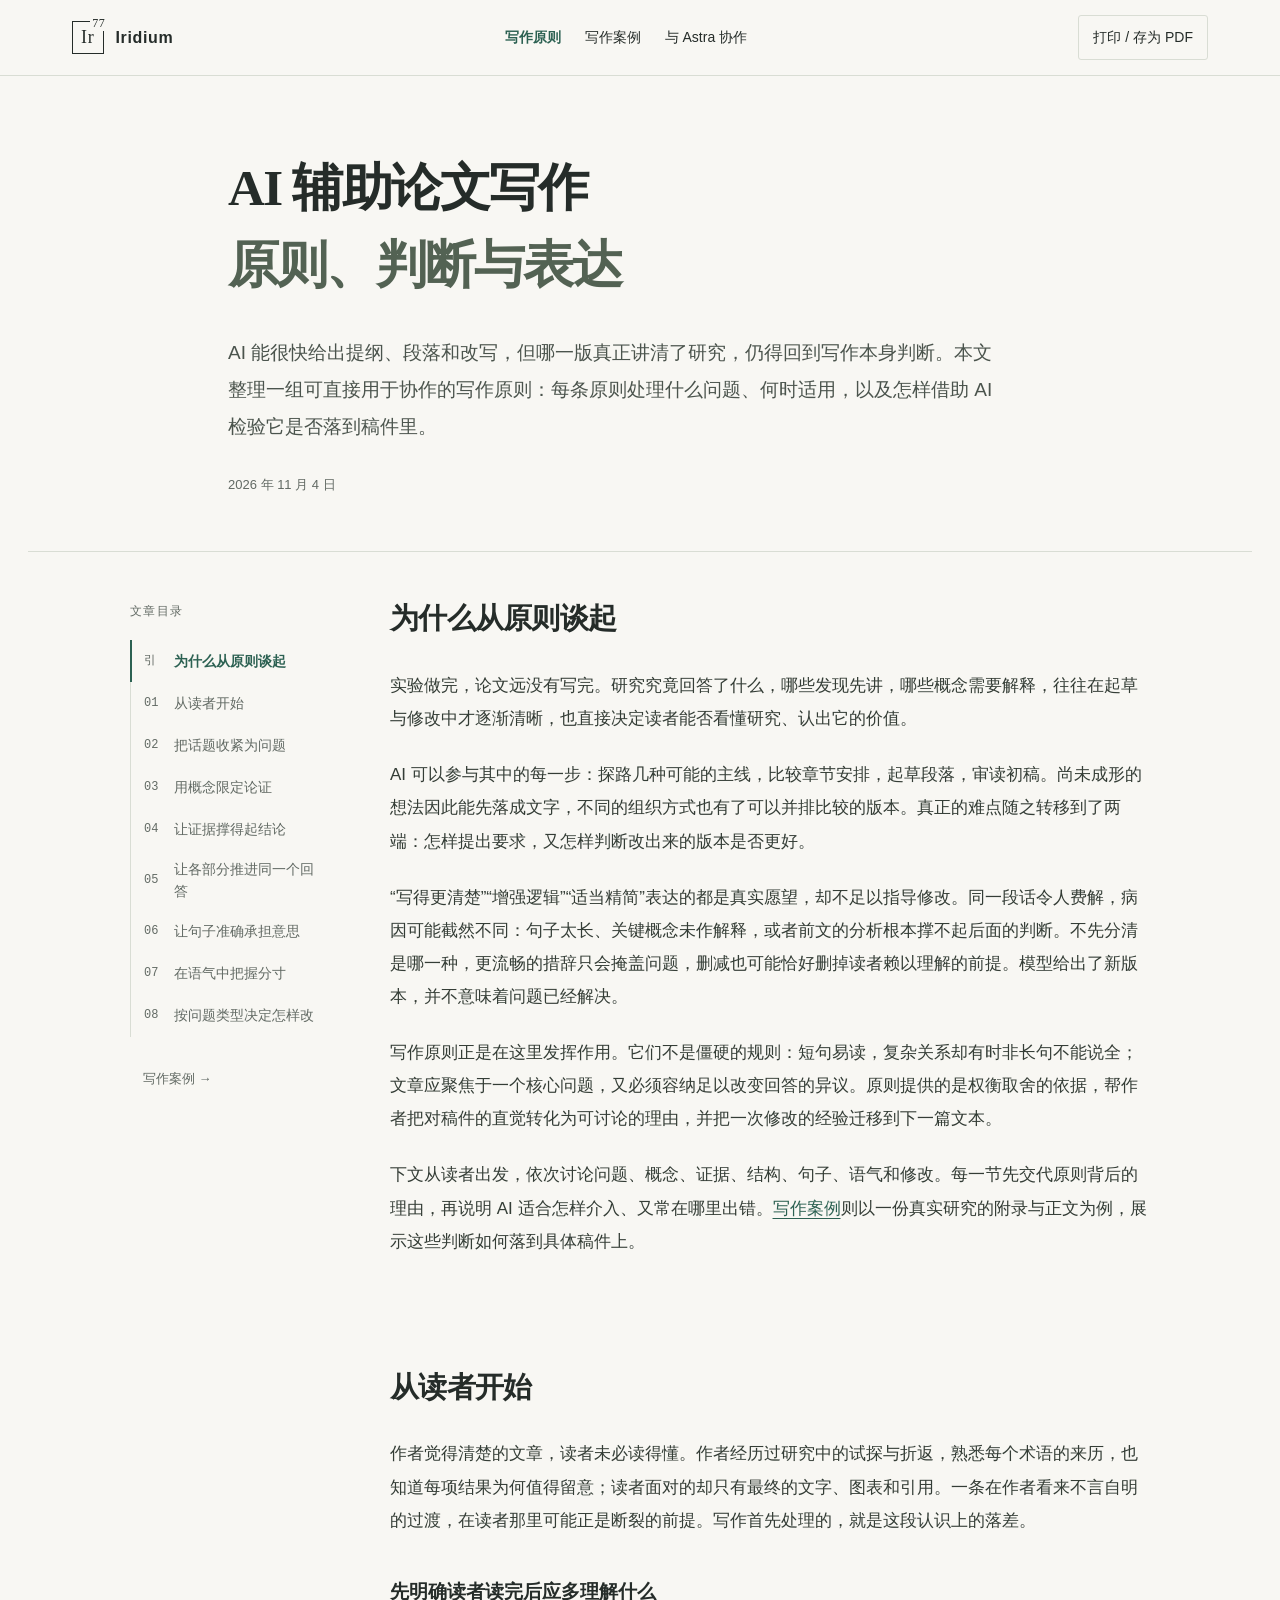
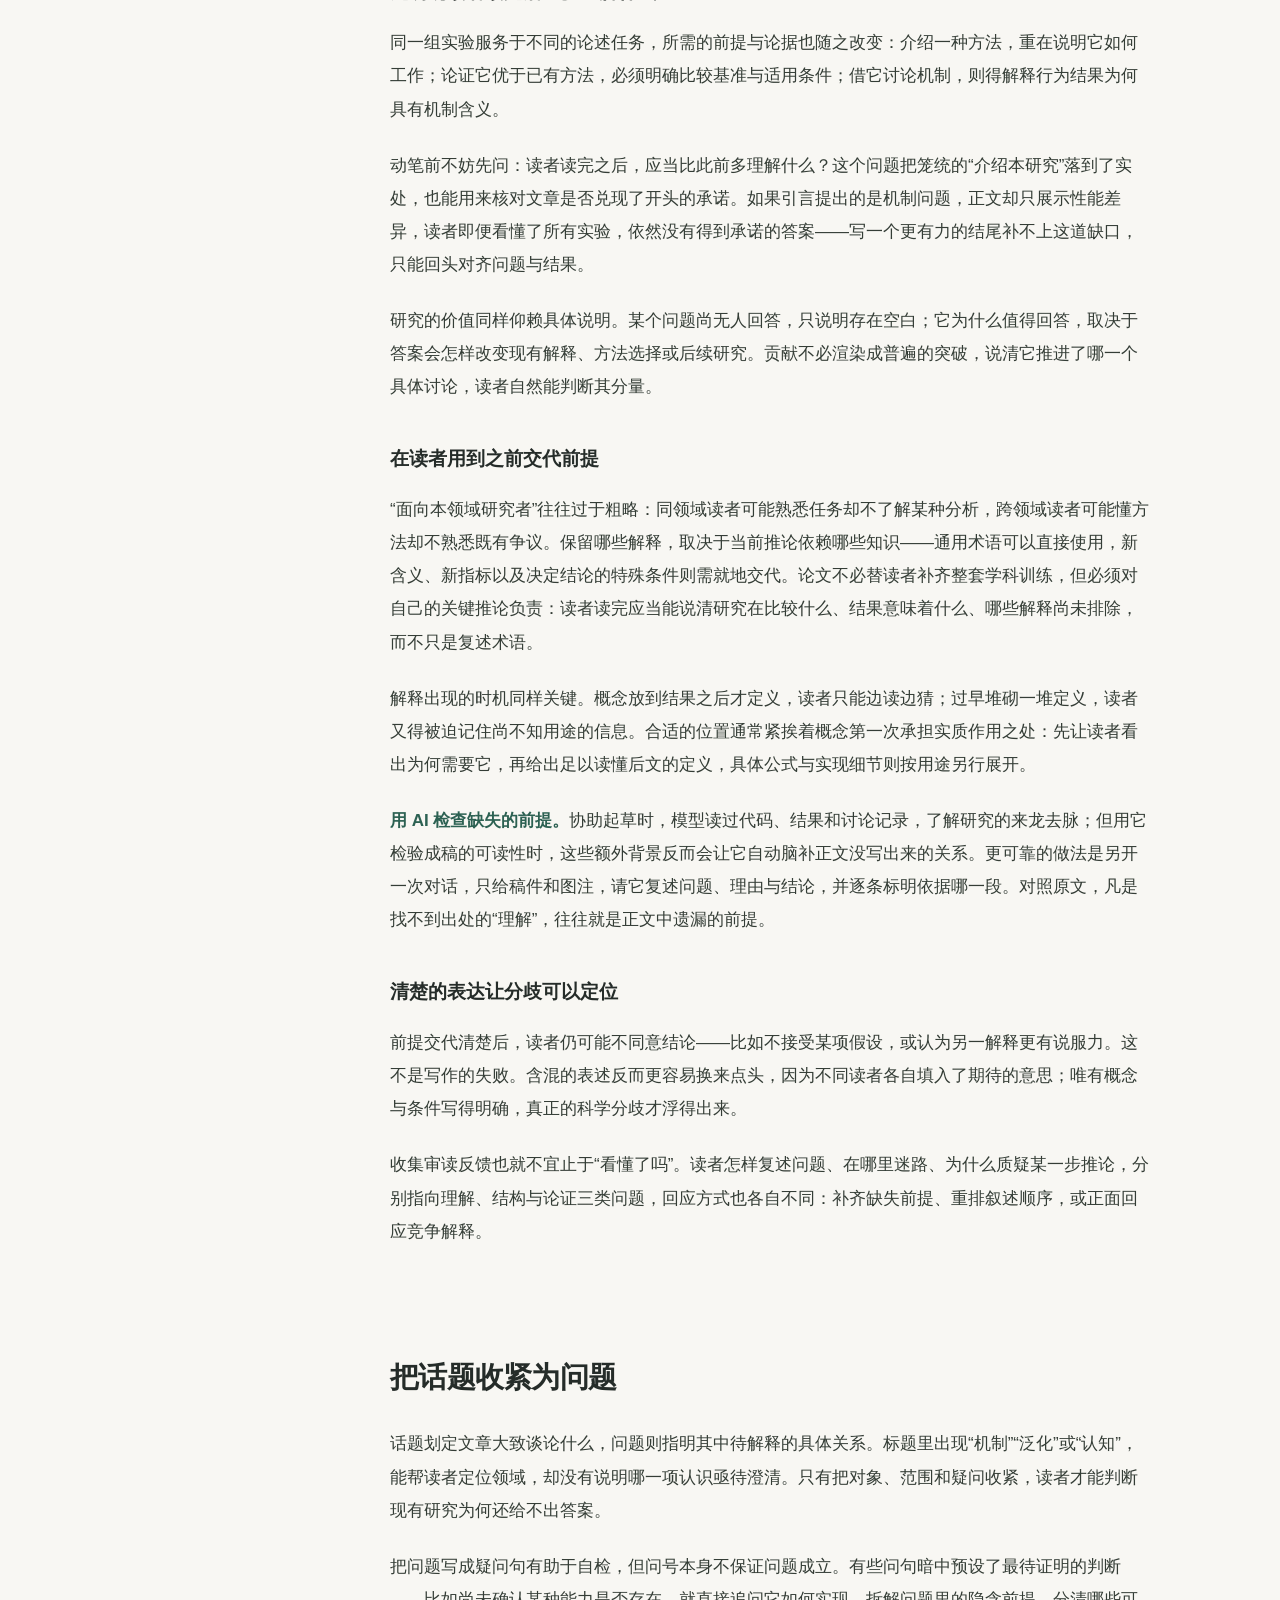
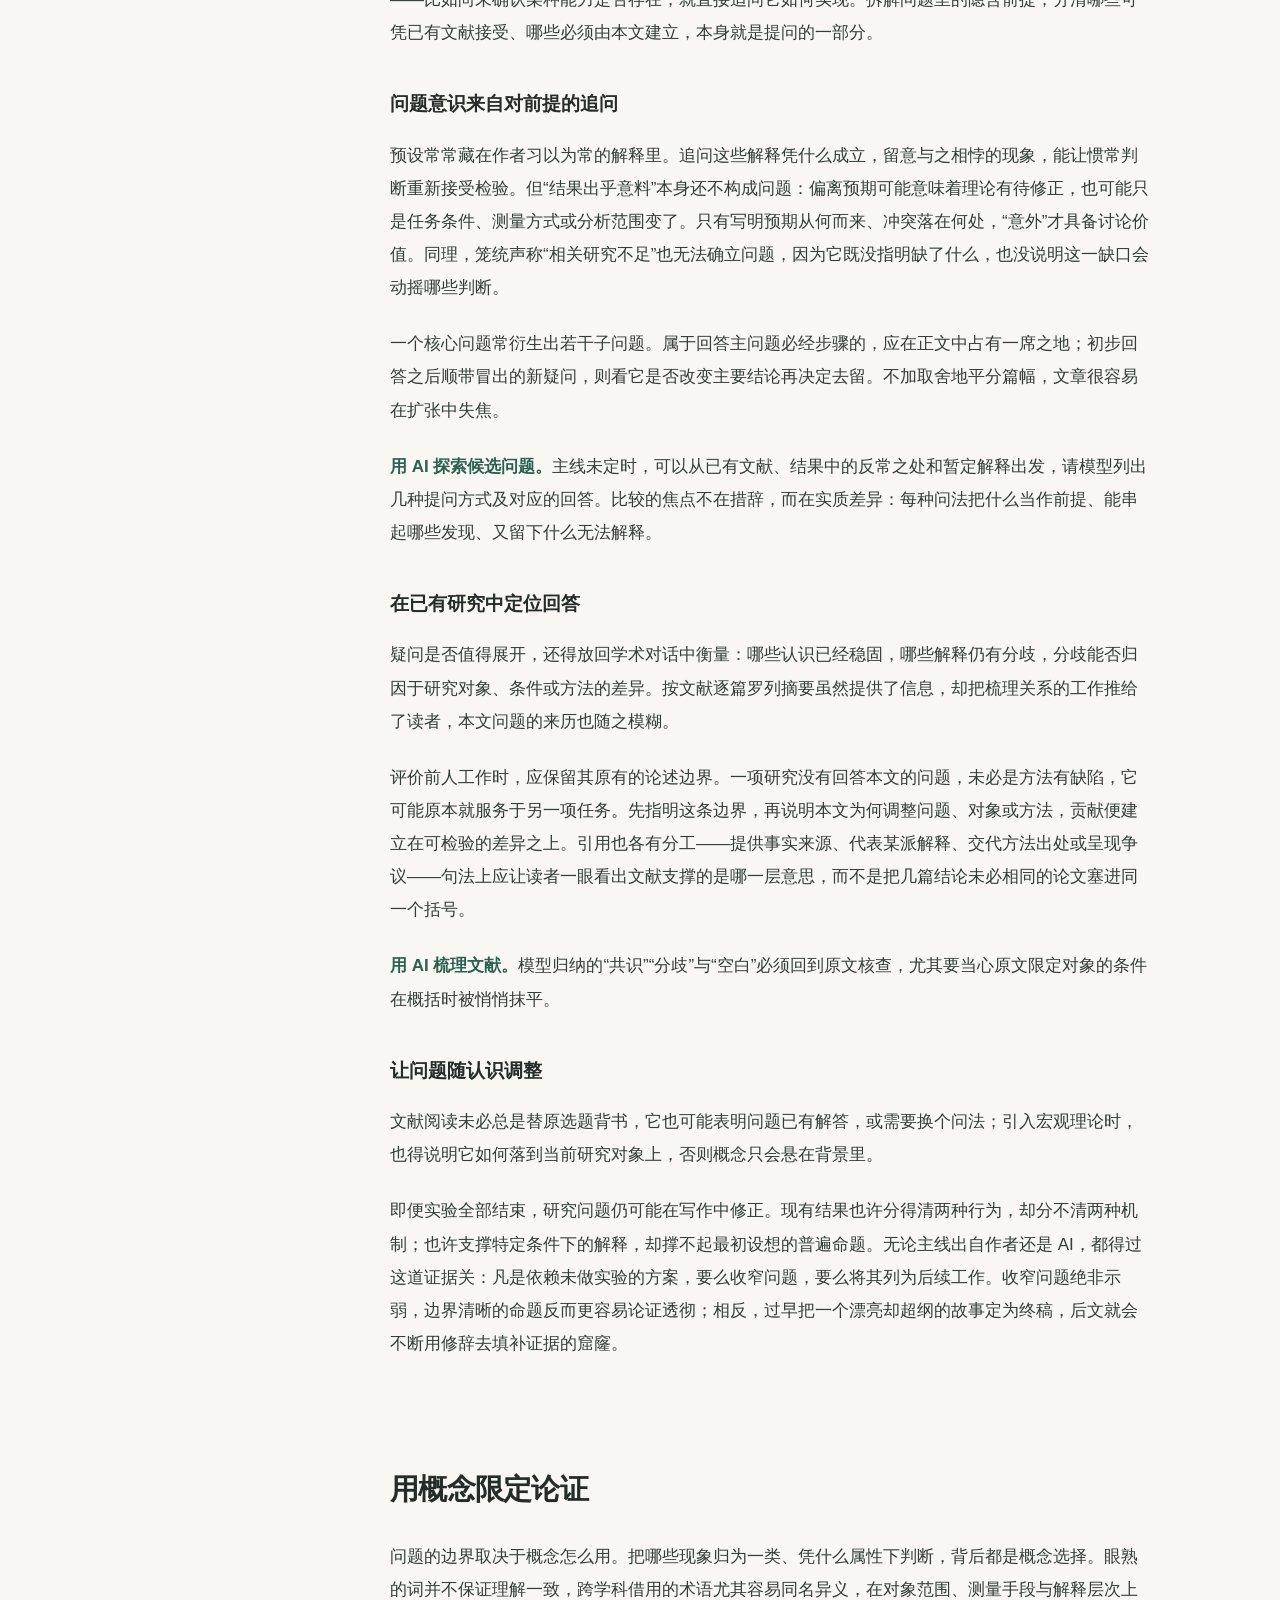
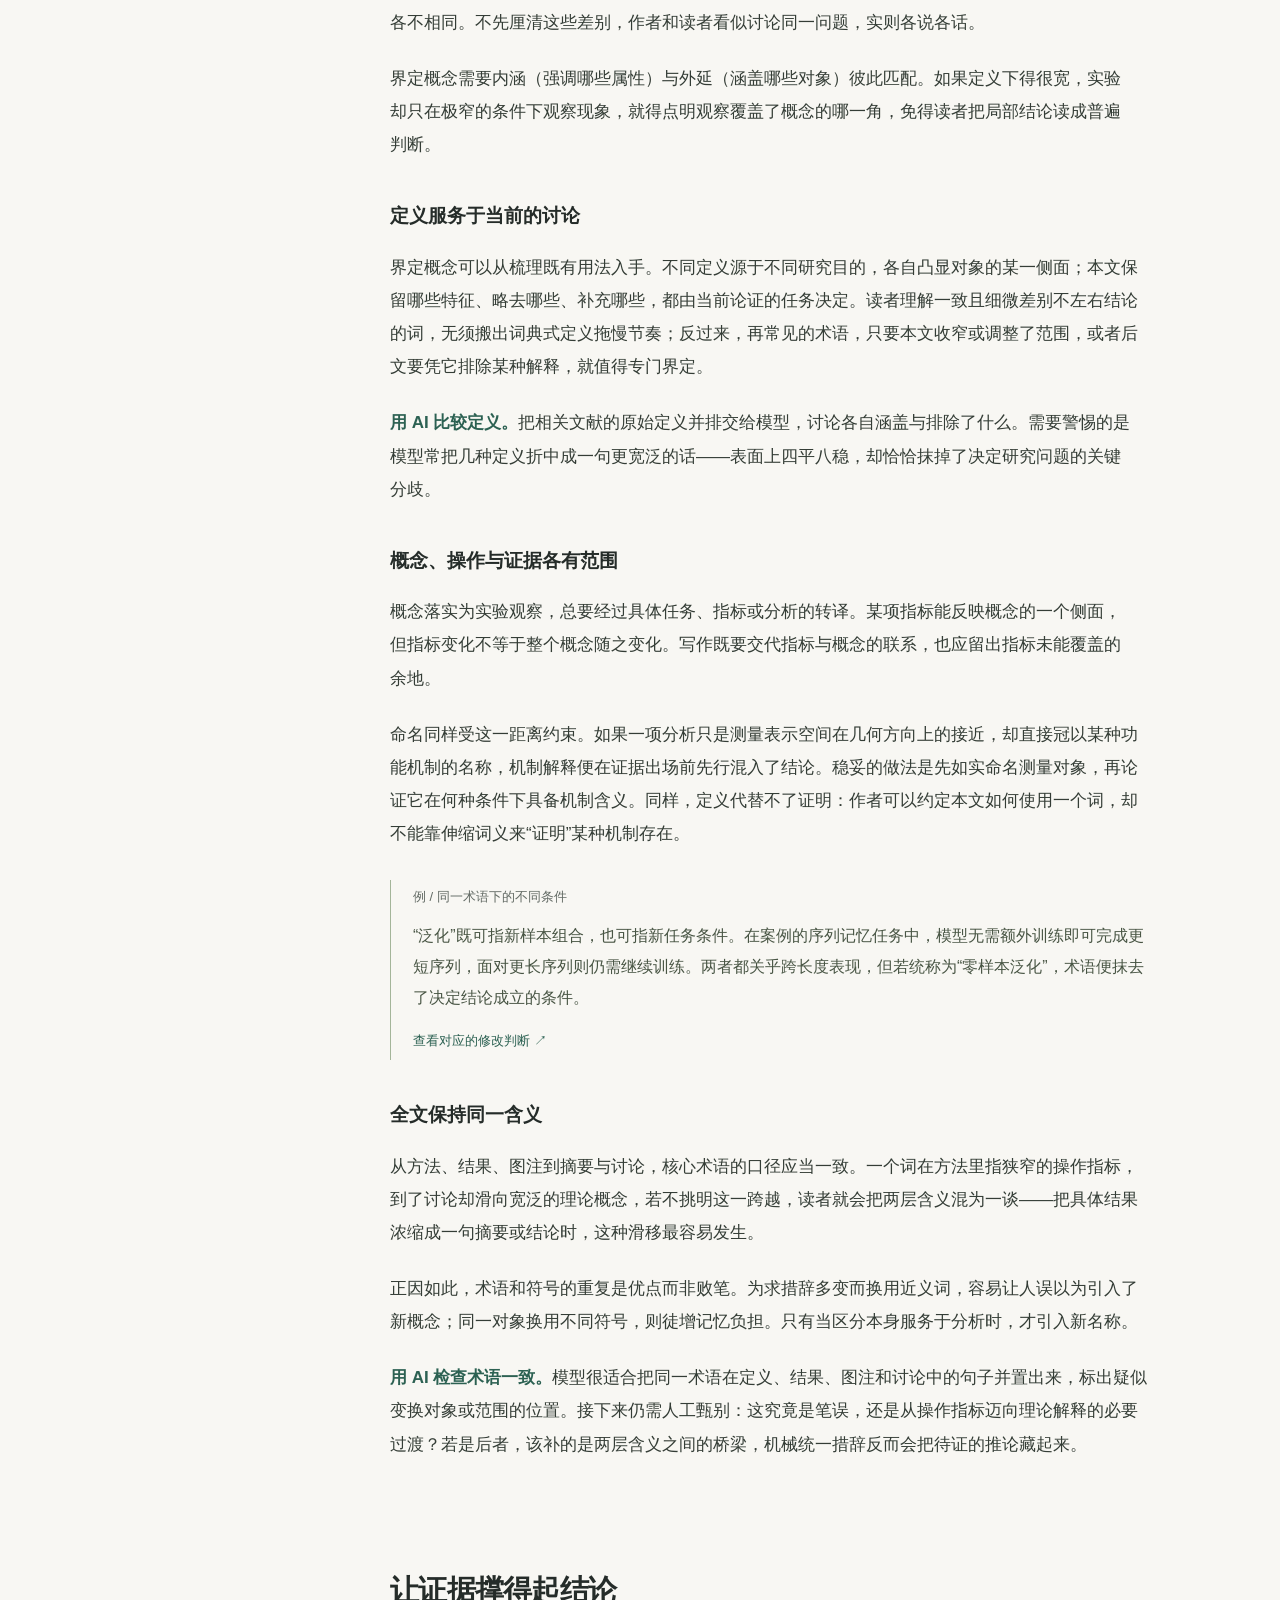
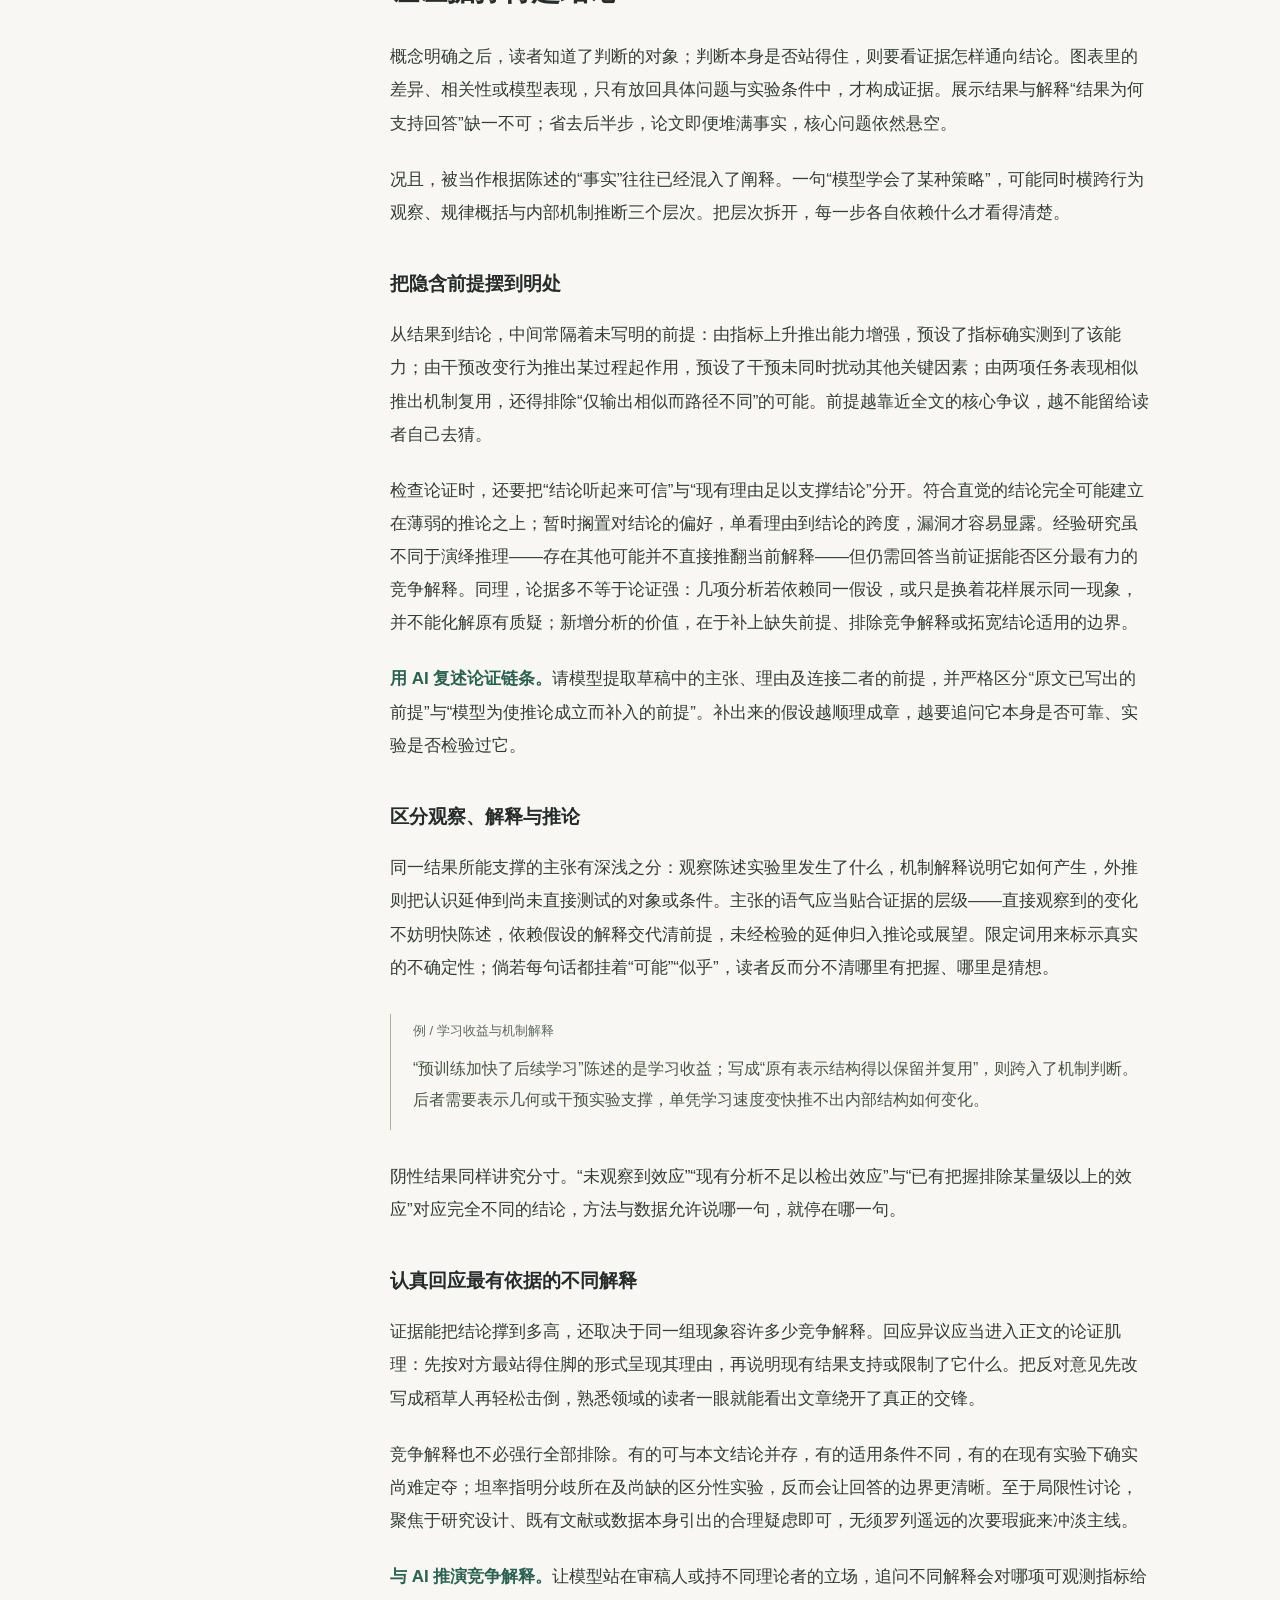
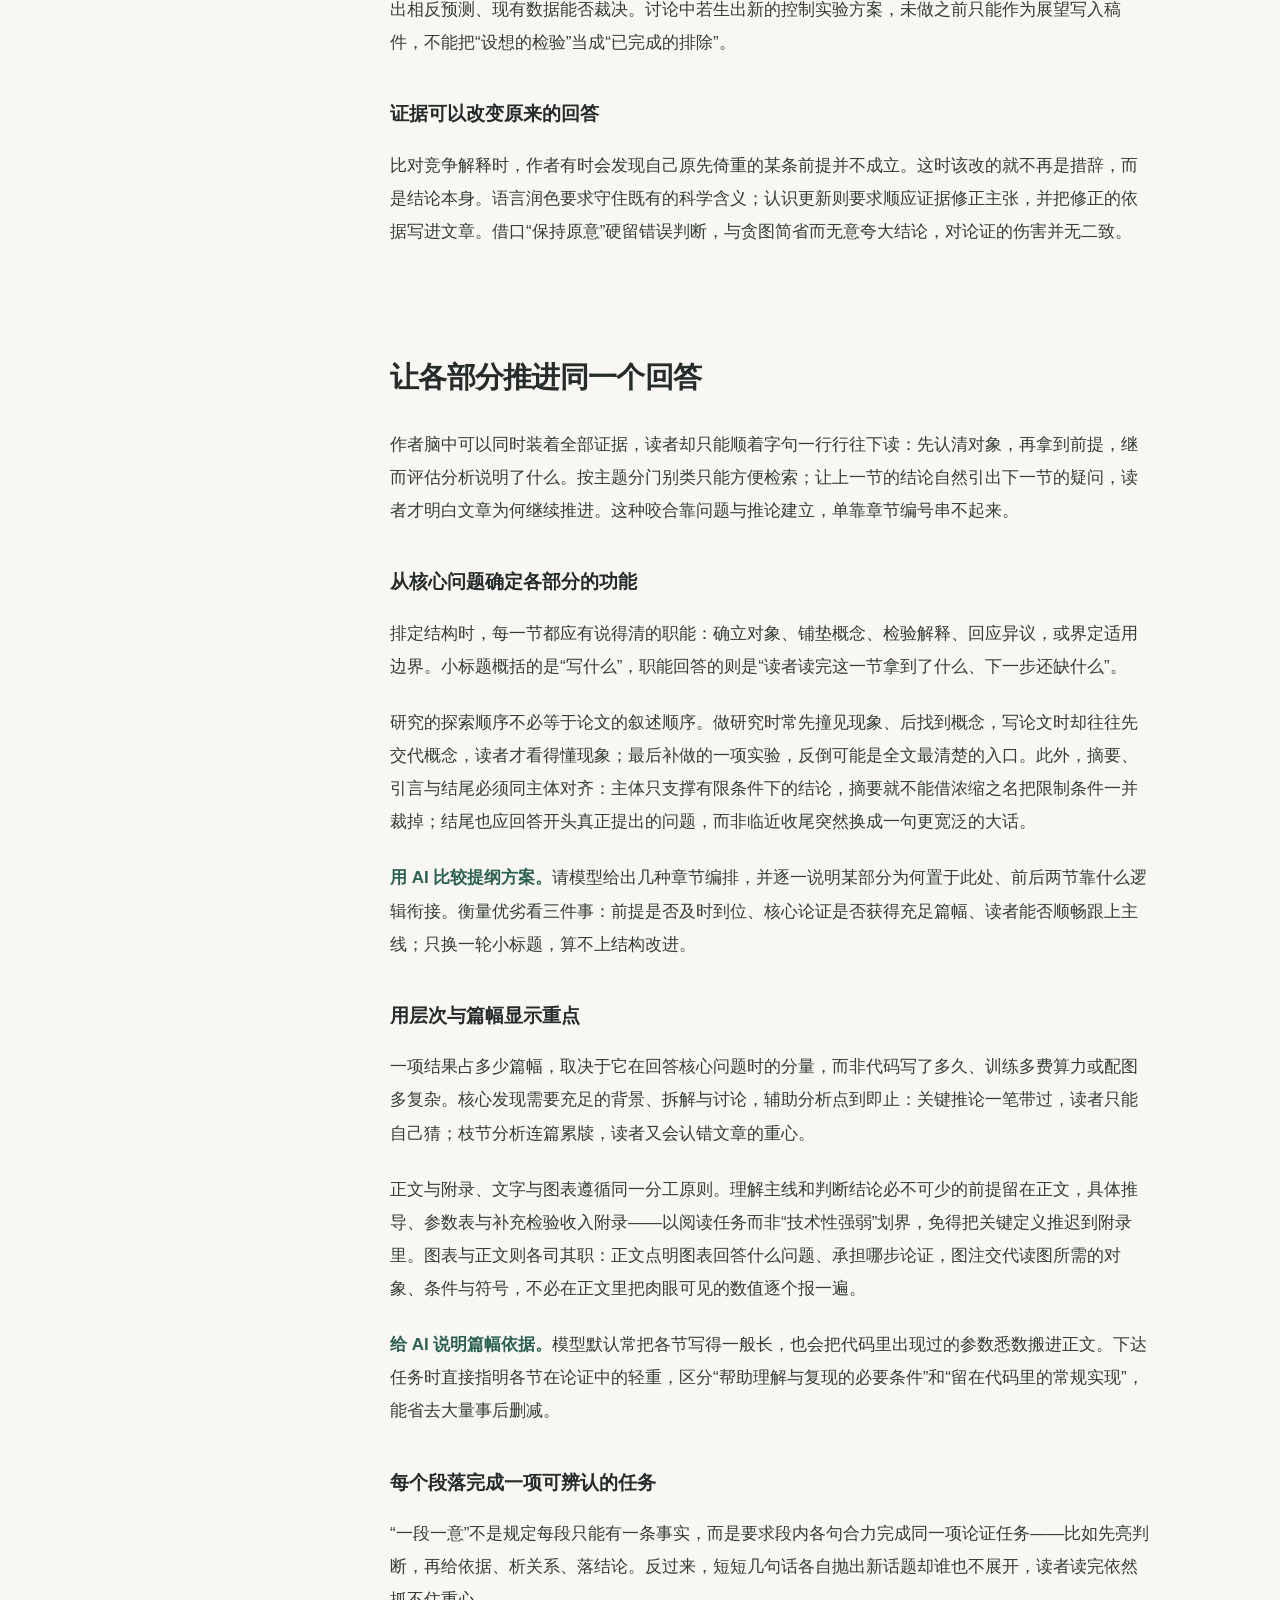
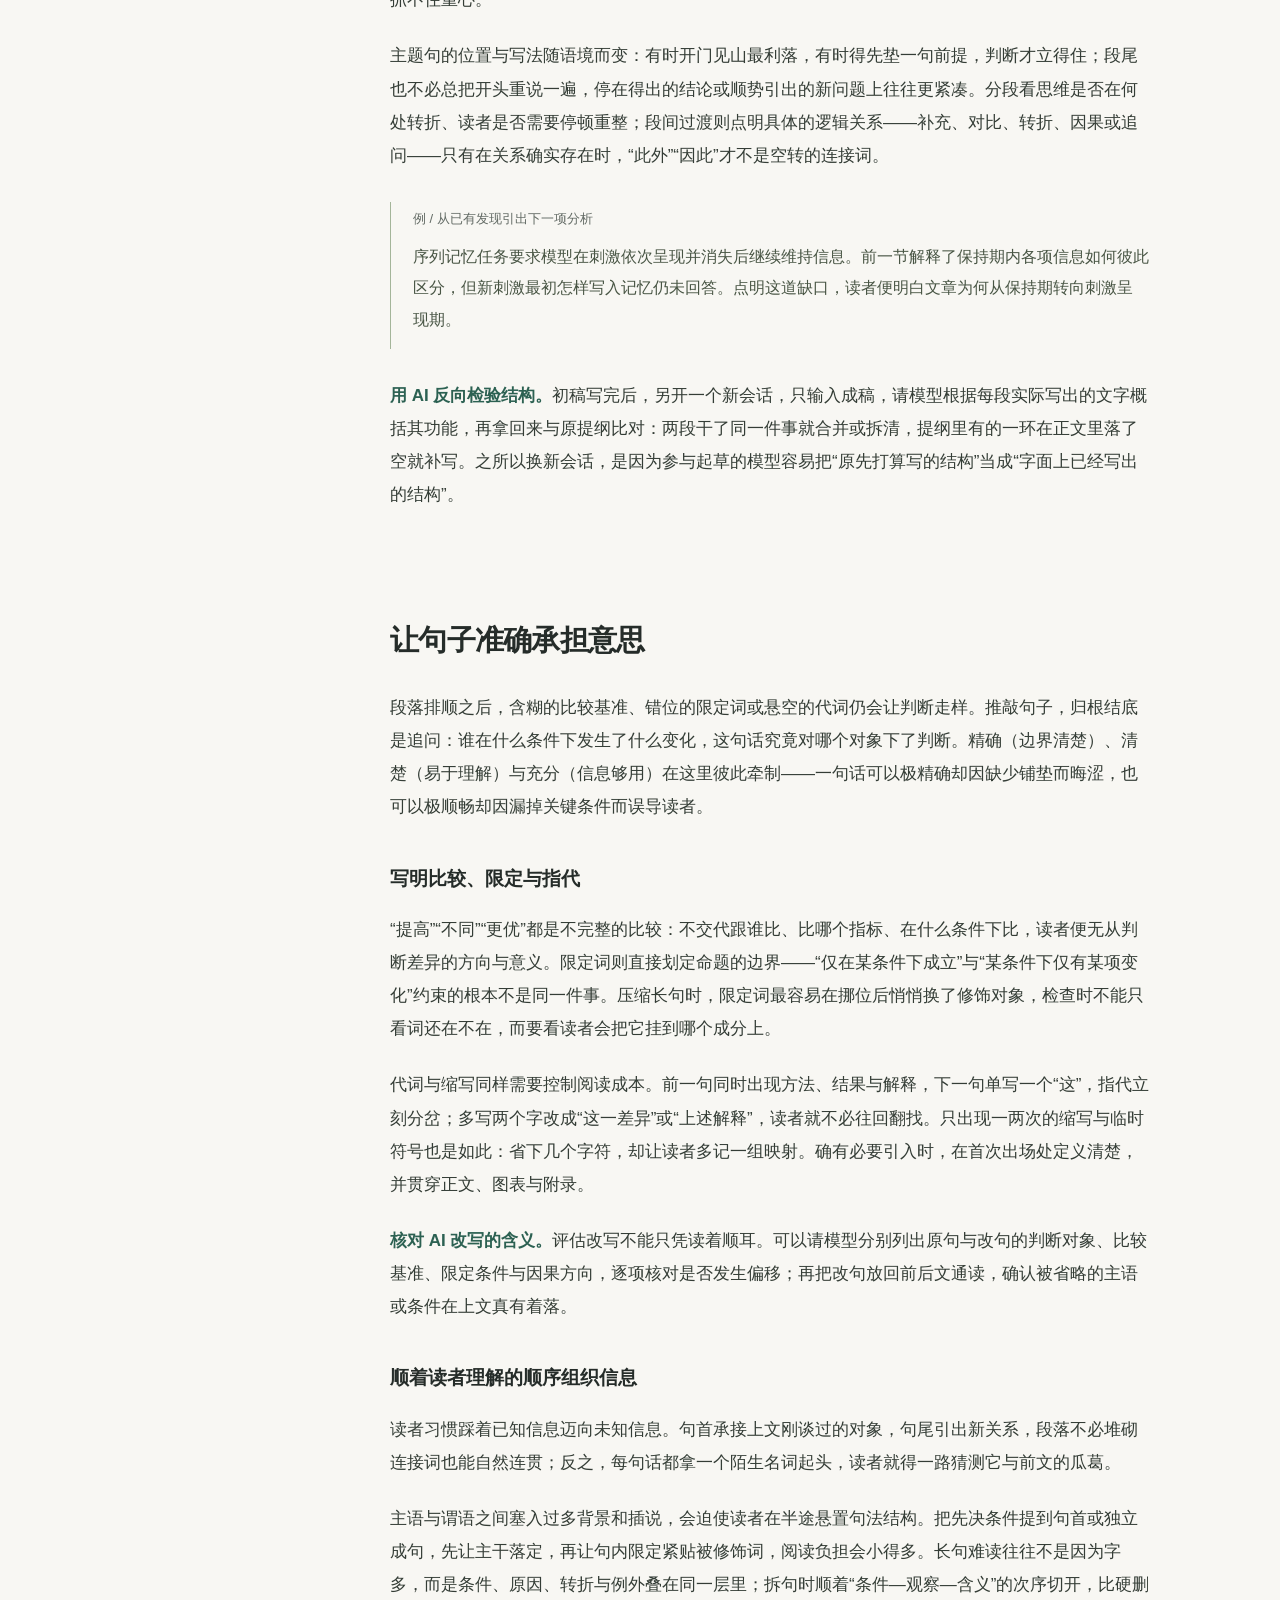
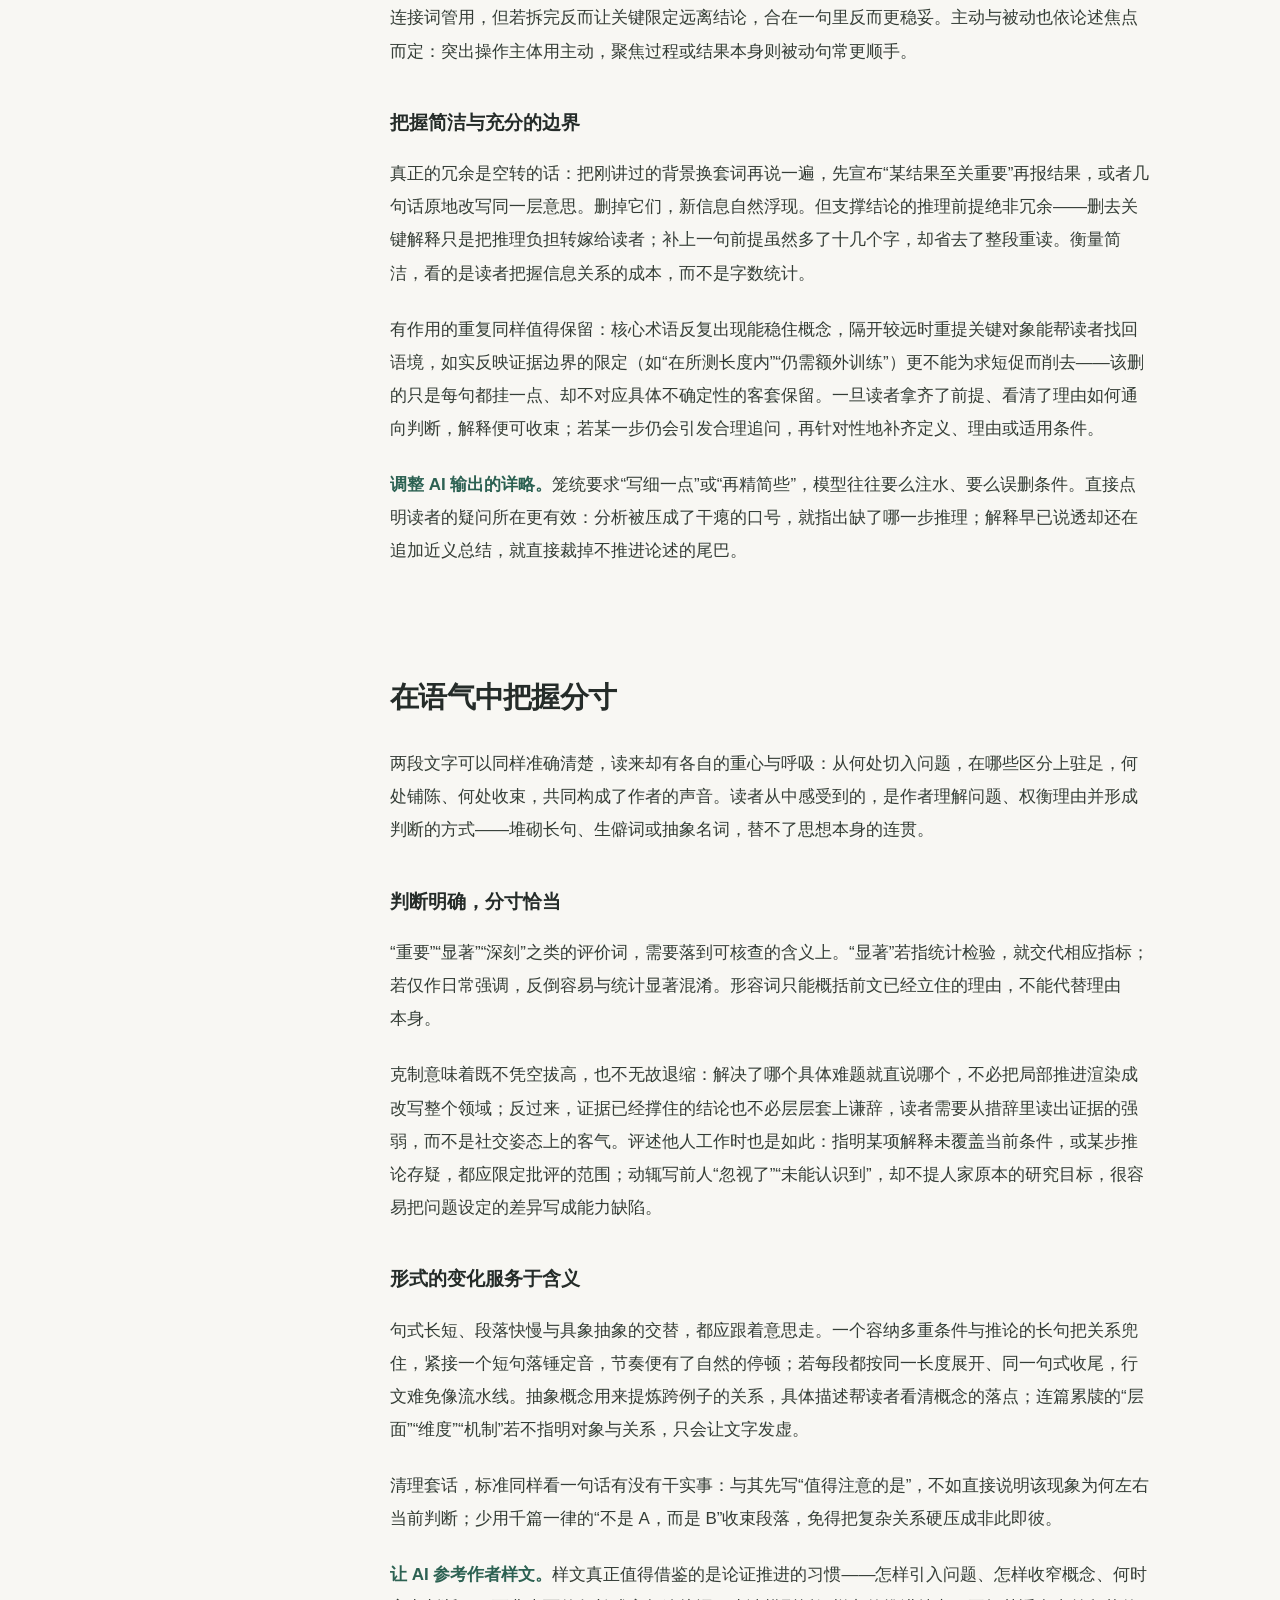
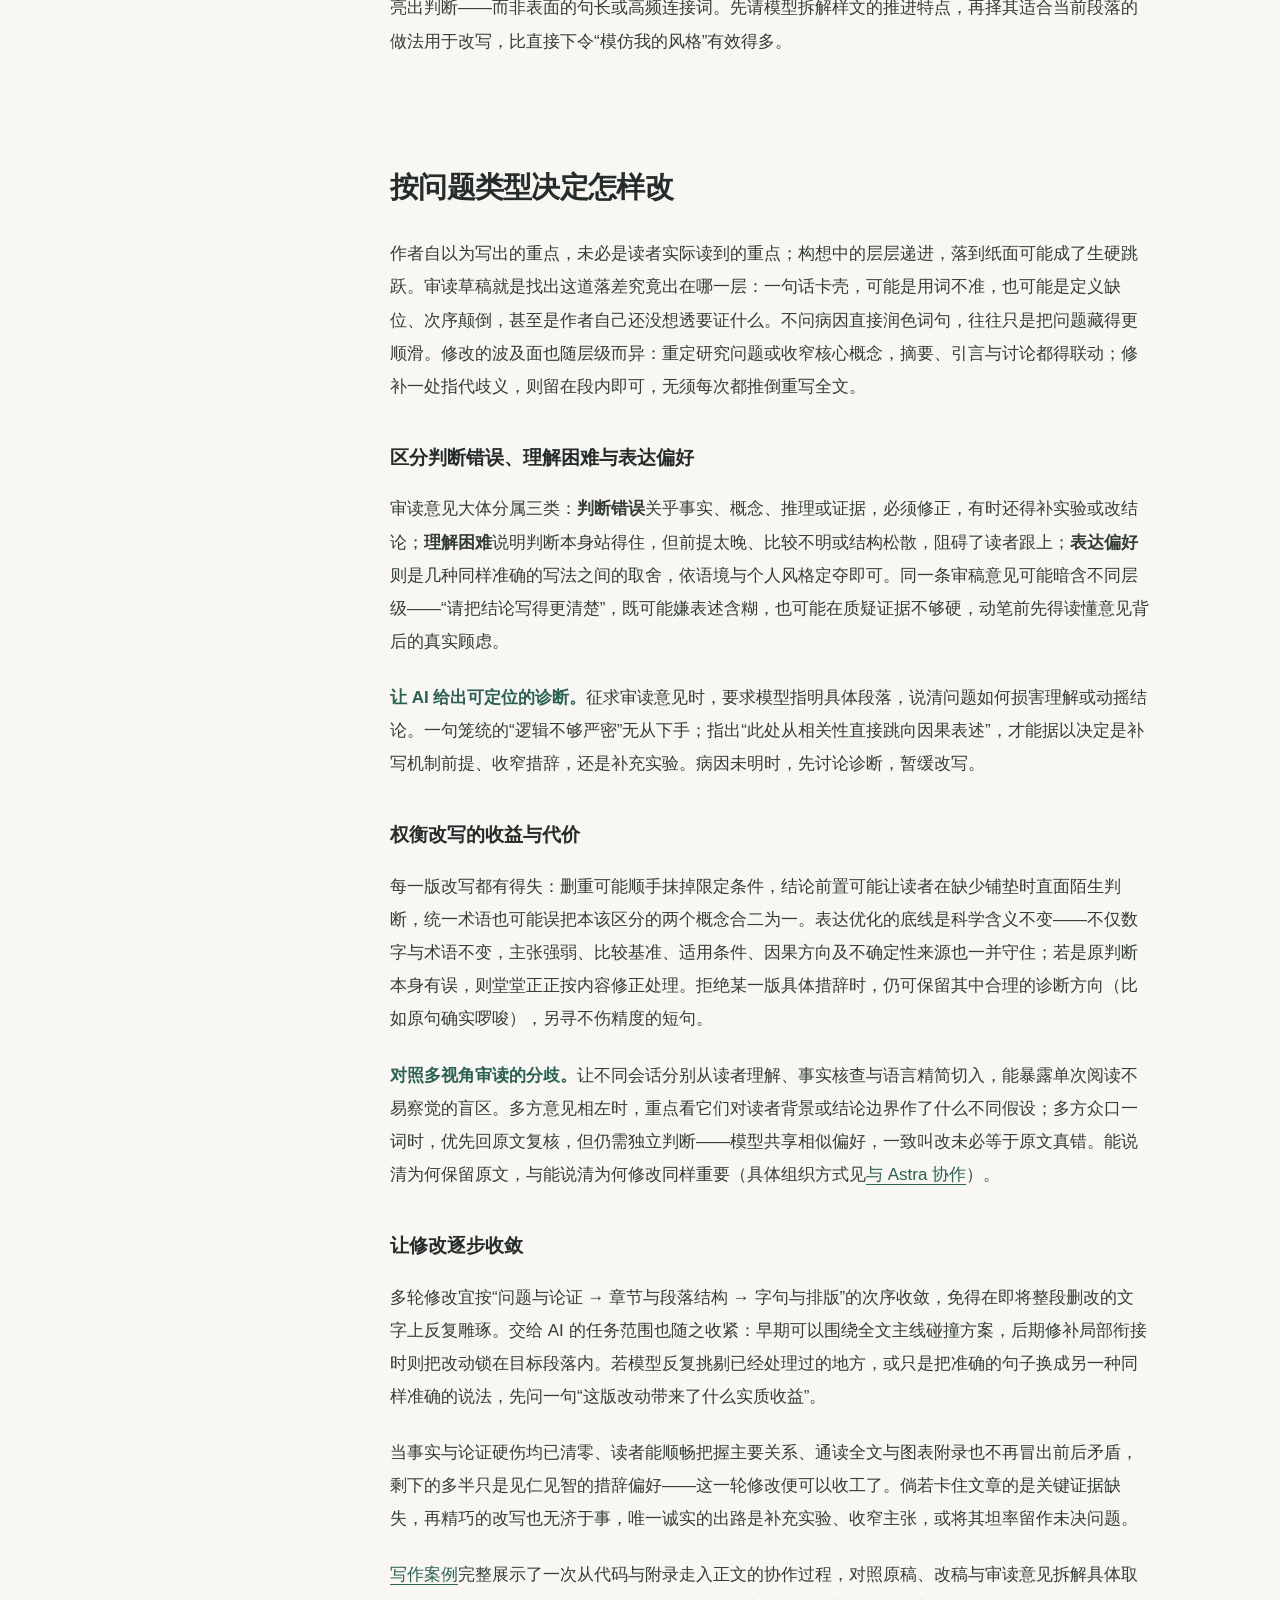
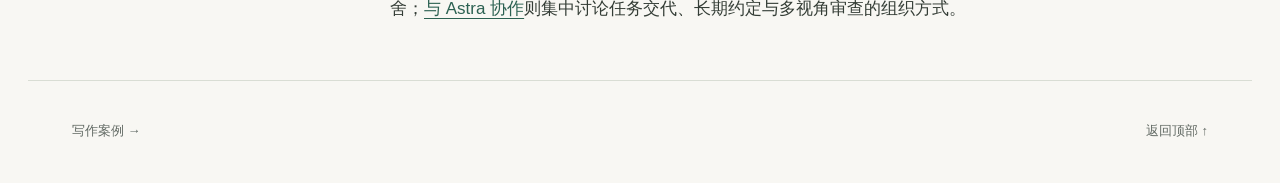
==== commit b75c6345: "minor" ====
--- a/index.html
+++ b/index.html
@@ -4,9 +4,9 @@
   <meta charset="utf-8">
   <meta name="viewport" content="width=device-width, initial-scale=1">
   <meta name="theme-color" content="#f8f7f3">
-  <meta name="description" content="从科研写作的原则出发，讨论读者、研究问题、概念、论证、结构与语言之间的关系，以及 AI 如何参与论文写作中的判断。">
+  <meta name="description" content="从读者、问题、概念、证据、结构与语言出发，讨论科研写作的基本原则，以及 AI 能在哪里帮忙、又在哪里容易出错。">
   <meta property="og:title" content="AI 辅助论文写作：原则、判断与表达">
-  <meta property="og:description" content="围绕读者、问题、论证与表达，讨论 AI 如何参与研究主线的形成、草稿起草和审查修改。">
+  <meta property="og:description" content="AI 能很快给出提纲与改写，但哪一版真正讲清了研究，仍要回到写作本身判断。">
   <meta property="og:type" content="article">
   <meta property="og:site_name" content="Iridium">
   <link rel="canonical" href="https://veritas-arch.github.io/iridium/">
@@ -21,218 +21,176 @@
   <div class="reading-progress" aria-hidden="true"><span id="progress"></span></div>
   <header class="site-header">
     <a class="wordmark" href="#top"><span class="brand-mark" aria-hidden="true">Ir<span>77</span></span>Iridium</a>
-    <nav aria-label="主导航"><a href="#contents">文章目录</a><a href="case.html">拓展案例</a><a href="astra.html">与 Astra 协作</a></nav>
+    <nav aria-label="主导航"><a href="index.html" aria-current="page">写作原则</a><a href="case.html">写作案例</a><a href="astra.html">与 Astra 协作</a></nav>
     <button class="print-button" type="button" id="print-page" hidden>打印 / 存为 PDF</button>
   </header>
   <main id="top">
     <header class="article-head wrap">
       <h1>AI 辅助论文写作<br><span>原则、判断与表达</span></h1>
-      <p class="standfirst">借助 AI，作者可以尝试不同的提纲、表达与修改方案，而判断这些方案是否有助于讲清研究，仍然需要回到写作本身。本文讨论一组可用于实际协作的写作原则，着重说明它们的理由、适用条件，以及彼此之间的联系。</p>
+      <p class="standfirst">AI 能很快给出提纲、段落和改写，但哪一版真正讲清了研究，仍得回到写作本身判断。本文整理一组可直接用于协作的写作原则：每条原则处理什么问题、何时适用，以及怎样借助 AI 检验它是否落到稿件里。</p>
       <p class="article-meta"><time datetime="2026-11-04">2026 年 11 月 4 日</time></p>
     </header>
     <div class="reading-layout wrap">
       <aside class="toc" id="contents">
         <nav aria-label="文章目录">
           <p class="toc-label">文章目录</p>
-          <a href="#principles"><span>引</span>为何讨论写作原则</a>
-          <a href="#reader"><span>01</span>目的与读者</a>
-          <a href="#question"><span>02</span>问题与学术对话</a>
-          <a href="#concept"><span>03</span>概念与定义</a>
-          <a href="#argument"><span>04</span>证据与论证</a>
-          <a href="#structure"><span>05</span>全文、章节与段落</a>
-          <a href="#expression"><span>06</span>精确、清楚与充分</a>
-          <a href="#voice"><span>07</span>风格与分寸</a>
-          <a href="#revision"><span>08</span>审查与修改</a>
+          <a href="#principles"><span>引</span>为什么从原则谈起</a>
+          <a href="#reader"><span>01</span>从读者开始</a>
+          <a href="#question"><span>02</span>把话题收紧为问题</a>
+          <a href="#concept"><span>03</span>用概念限定论证</a>
+          <a href="#argument"><span>04</span>让证据撑得起结论</a>
+          <a href="#structure"><span>05</span>让各部分推进同一个回答</a>
+          <a href="#expression"><span>06</span>让句子准确承担意思</a>
+          <a href="#voice"><span>07</span>在语气中把握分寸</a>
+          <a href="#revision"><span>08</span>按问题类型决定怎样改</a>
         </nav>
-        <a class="toc-bottom" href="case.html">完整案例 ↗</a>
+        <a class="toc-bottom" href="case.html">写作案例 →</a>
       </aside>
       <article>
         <section class="article-section introduction" id="principles" aria-labelledby="principles-title">
-          <h2 id="principles-title">为何从写作原则谈起</h2>
-          <p>一篇论文逐渐成形时，作者所面对的任务也在变化。研究究竟回答了什么，哪些发现应当先讲，哪些概念需要解释，往往要在起草与修改中反复考虑。即使实验和分析已经完成，将研究讲清楚仍然包含许多尚待作出的选择。它们影响读者能否理解研究，也影响研究的价值能否在文章中得到恰当呈现。</p>
-          <p>AI 可以参与这些选择。作者可以借助它讨论几种可能的主线，比较章节安排，起草段落，也可以把已有文字交给它审读，再根据意见继续修改。这样一来，尚不确定的想法可以先写成文字，不同的组织方式也有了可以比较的版本。协作由此深入到写作的多个环节，如何提出要求、如何评价输出，便成为贯穿其中的问题。</p>
-          <p>“写得更清楚”“增强逻辑”或“适当精简”，都表达了可以理解的愿望，却还不足以决定具体怎样修改。一段文字令人费解，可能是因为句子过长，也可能是因为概念尚未解释，或前面的分析还不足以支持后面的判断。若没有辨认这些差别，更流畅的措辞可能暂时掩盖困难，删减也可能恰好删去了读者所需的前提。模型给出了新版本，并不能独自说明修改已经奏效。</p>
-          <p>因此，讨论 AI 辅助论文写作的最佳实践，有必要把这些具体困难及其处理依据讲清楚。对简洁的追求有时要求删减，有时却需要补写前提；适合方法介绍的段落安排，移到结果论证中可能失去作用；一条修改建议也可能同时包含值得保留的方向和需要放弃的措辞。把这些差别放回具体的写作任务中理解，作者才能将对稿件的直觉变成可以讨论的理由，也才能把一次修改中获得的经验用于新的文本。</p>
-          <p>写作原则正是在这一意义上进入协作。短句便于阅读，复杂关系有时却需要较长的句子才能完整表达；一篇文章需要集中讨论一个问题，同时又应当容纳足以改变回答的异议。原则的作用，是帮助作者理解这些选择之间的关系，进而判断某一种写法在当前语境中是否合适。</p>
-          <p>本文据此讨论科研论文写作中的几项基本原则，考察作者与 AI 如何共同辨认、讨论和处理写作中的困难。协作可以从主线尚未确定时开始，也可以进入一段文字的具体修改。每种做法解决什么问题、为什么采用，以及何时需要调整，都应当从相应的写作要求中获得解释。</p>
-          <p>讨论将从论文面向谁、希望使读者理解什么开始。明确这一目的，才便于进一步限定研究问题、辨析概念，并判断证据是否足以支持回答；这些关系随后落实为全文的结构、段落的推进与句子的表达。在每一步中，AI 都可以参与提出方案，作者也可以在讨论中改变原来的想法；双方提出的方案，则需要接受同样的内容与表达检验。<a href="case.html">拓展案例</a>另行展示这些判断如何用于一份真实研究的附录与正文。</p>
+          <h2 id="principles-title">为什么从原则谈起</h2>
+          <p>实验做完，论文远没有写完。研究究竟回答了什么，哪些发现先讲，哪些概念需要解释，往往在起草与修改中才逐渐清晰，也直接决定读者能否看懂研究、认出它的价值。</p>
+          <p>AI 可以参与其中的每一步：探路几种可能的主线，比较章节安排，起草段落，审读初稿。尚未成形的想法因此能先落成文字，不同的组织方式也有了可以并排比较的版本。真正的难点随之转移到了两端：怎样提出要求，又怎样判断改出来的版本是否更好。</p>
+          <p>“写得更清楚”“增强逻辑”“适当精简”表达的都是真实愿望，却不足以指导修改。同一段话令人费解，病因可能截然不同：句子太长、关键概念未作解释，或者前文的分析根本撑不起后面的判断。不先分清是哪一种，更流畅的措辞只会掩盖问题，删减也可能恰好删掉读者赖以理解的前提。模型给出了新版本，并不意味着问题已经解决。</p>
+          <p>写作原则正是在这里发挥作用。它们不是僵硬的规则：短句易读，复杂关系却有时非长句不能说全；文章应聚焦于一个核心问题，又必须容纳足以改变回答的异议。原则提供的是权衡取舍的依据，帮作者把对稿件的直觉转化为可讨论的理由，并把一次修改的经验迁移到下一篇文本。</p>
+          <p>下文从读者出发，依次讨论问题、概念、证据、结构、句子、语气和修改。每一节先交代原则背后的理由，再说明 AI 适合怎样介入、又常在哪里出错。<a href="case.html">写作案例</a>则以一份真实研究的附录与正文为例，展示这些判断如何落到具体稿件上。</p>
         </section>
 
         <section class="article-section" id="reader" aria-labelledby="reader-title">
-          <h2 id="reader-title">读者需要怎样理解这篇文章</h2>
-          <p>之所以从读者谈起，是因为一篇在作者看来清楚的文章，未必已经提供了他人理解它所需的条件。作者经历过研究中的试探、失败与调整，熟悉术语的来历，也知道各项结果为什么值得注意；读者却只能借助最终呈现的文字、图表和引用，逐步重建这些关系。写作需要处理的，首先就是这一认识上的距离。</p>
-          <p>掌握某种知识之后，人容易低估他人理解它所需的解释。一条过渡在作者看来只是常识，在读者那里可能是整段论证缺失的前提。解决这一困难，需要回到文字本身，辨认哪些内容已经交代，哪些仍然只存在于作者的头脑中。</p>
-          <h3>明确文章希望改变的认识</h3>
-          <p>弥合这种距离，需要先确定希望把怎样的认识传达给读者。介绍一种方法，需要说明它如何工作；论证这种方法优于已有方法，还需要明确比较标准和适用条件；借助它讨论一种机制，则需要解释结果为什么具有机制上的含义。同样的实验可以服务于不同的论述任务，所需的前提与论据也随之改变。</p>
-          <p>作者可以据此问，读者读完之后应当比此前多理解什么。这一问题使“介绍本研究”变得具体，也有助于检查文章是否兑现了开头的承诺。若引言提出的是机制问题，正文却只展示性能差异，读者即使理解了所有实验，也可能仍未得到承诺中的回答。此时需要重新审视问题与结果的对应关系，单靠更有力的结尾无法补足。</p>
-          <p>文章的价值同样需要解释。某个问题尚未得到回答，只能说明知识有所欠缺；为什么值得填补这一欠缺，还取决于答案会怎样影响现有解释、方法选择或后续研究。作者无须把每项工作都放大为普遍的突破，却应当说清它推进了哪个具体讨论。有限而明确的贡献，能够让读者判断其位置和意义。</p>
-          <h3>安排读者所需的前提</h3>
-          <p>明确希望传达的认识之后，还需考虑读者已经知道什么。“面向本领域研究者”只是较粗的设定：同领域读者可能熟悉任务，却不了解某种分析；跨领域读者可能理解方法，却不知道研究传统中的争议。需要保留哪些解释，应当根据当前论述对这些知识的依赖来决定。熟悉的术语可以直接使用，但首次出现的新含义、新指标以及决定结论的特殊条件，需要就地说明。</p>
-          <p>前提的安排还涉及时间。一个概念在结果之后才被解释，读者便只能先猜测；许多概念过早集中出现，读者又不得不记住尚不知道用途的信息。较合适的位置通常靠近概念第一次承担实质作用之处：先让读者理解为什么需要它，再给出足以阅读后文的定义。复杂定义可以分层展开，具体公式和实现细节则根据用途另行交代。</p>
-          <p>这种安排要求作者区分理解所需的背景与领域知识的完整介绍。一篇论文不必替读者补完全部学科训练，但应当对自己的关键推论负责。判断背景是否足够，可以看读者能否说明研究正在比较什么、结果意味着什么，以及哪些解释尚未排除。能够复述术语，并不等于已经理解这些关系。</p>
-          <p>读者能够获得哪些信息，也影响着怎样借助 AI 检查这些前提。协助起草时，模型可以获得代码、结果和讨论记录，以理解研究的来由；考察成稿的可读性时，这些额外背景却可能使它补出正文没有交代的关系。因此，可以另行只提供稿件与图注，让它复述其中的问题、理由和结论，并说明复述依据哪些段落。对照原文，便能进一步辨认某项理解来自已经写出的内容，还是来自模型自行补充的解释。后者提示需要检查相应前提是否应当在稿件中说明。</p>
-          <h3>清楚的表达允许读者不同意</h3>
-          <p>前提得到说明之后，读者仍然可能不同意作者的结论。他可能准确理解论证，却不接受其中的假设，或者认为另一个解释更有依据。清楚的表达使这样的分歧能够被定位。含混的表述有时显得更容易得到赞同，因为不同读者可以各自填入期待中的意思；一旦概念和条件明确，真正的分歧才会显现。</p>
-          <p>因此，读者反馈不宜只用“是否看懂”来概括。更有用的是了解读者如何复述问题、在何处失去方向，以及为什么不接受某个推论。这些反馈分别指向理解、结构和论证问题。修改时也需要分别回应：补上缺失的前提，重新安排解释，或者认真讨论对结论的质疑。</p>
+          <h2 id="reader-title">从读者开始</h2>
+          <p>作者觉得清楚的文章，读者未必读得懂。作者经历过研究中的试探与折返，熟悉每个术语的来历，也知道每项结果为何值得留意；读者面对的却只有最终的文字、图表和引用。一条在作者看来不言自明的过渡，在读者那里可能正是断裂的前提。写作首先处理的，就是这段认识上的落差。</p>
+          <h3>先明确读者读完后应多理解什么</h3>
+          <p>同一组实验服务于不同的论述任务，所需的前提与论据也随之改变：介绍一种方法，重在说明它如何工作；论证它优于已有方法，必须明确比较基准与适用条件；借它讨论机制，则得解释行为结果为何具有机制含义。</p>
+          <p>动笔前不妨先问：读者读完之后，应当比此前多理解什么？这个问题把笼统的“介绍本研究”落到了实处，也能用来核对文章是否兑现了开头的承诺。如果引言提出的是机制问题，正文却只展示性能差异，读者即便看懂了所有实验，依然没有得到承诺的答案——写一个更有力的结尾补不上这道缺口，只能回头对齐问题与结果。</p>
+          <p>研究的价值同样仰赖具体说明。某个问题尚无人回答，只说明存在空白；它为什么值得回答，取决于答案会怎样改变现有解释、方法选择或后续研究。贡献不必渲染成普遍的突破，说清它推进了哪一个具体讨论，读者自然能判断其分量。</p>
+          <h3>在读者用到之前交代前提</h3>
+          <p>“面向本领域研究者”往往过于粗略：同领域读者可能熟悉任务却不了解某种分析，跨领域读者可能懂方法却不熟悉既有争议。保留哪些解释，取决于当前推论依赖哪些知识——通用术语可以直接使用，新含义、新指标以及决定结论的特殊条件则需就地交代。论文不必替读者补齐整套学科训练，但必须对自己的关键推论负责：读者读完应当能说清研究在比较什么、结果意味着什么、哪些解释尚未排除，而不只是复述术语。</p>
+          <p>解释出现的时机同样关键。概念放到结果之后才定义，读者只能边读边猜；过早堆砌一堆定义，读者又得被迫记住尚不知用途的信息。合适的位置通常紧挨着概念第一次承担实质作用之处：先让读者看出为何需要它，再给出足以读懂后文的定义，具体公式与实现细节则按用途另行展开。</p>
+          <p class="ai-tip"><strong>用 AI 检查缺失的前提。</strong>协助起草时，模型读过代码、结果和讨论记录，了解研究的来龙去脉；但用它检验成稿的可读性时，这些额外背景反而会让它自动脑补正文没写出来的关系。更可靠的做法是另开一次对话，只给稿件和图注，请它复述问题、理由与结论，并逐条标明依据哪一段。对照原文，凡是找不到出处的“理解”，往往就是正文中遗漏的前提。</p>
+          <h3>清楚的表达让分歧可以定位</h3>
+          <p>前提交代清楚后，读者仍可能不同意结论——比如不接受某项假设，或认为另一解释更有说服力。这不是写作的失败。含混的表述反而更容易换来点头，因为不同读者各自填入了期待的意思；唯有概念与条件写得明确，真正的科学分歧才浮得出来。</p>
+          <p>收集审读反馈也就不宜止于“看懂了吗”。读者怎样复述问题、在哪里迷路、为什么质疑某一步推论，分别指向理解、结构与论证三类问题，回应方式也各自不同：补齐缺失前提、重排叙述顺序，或正面回应竞争解释。</p>
         </section>
 
         <section class="article-section" id="question" aria-labelledby="question-title">
-          <h2 id="question-title">从一个话题走向值得回答的问题</h2>
-          <p>要使读者能够理解并评价文章的回答，首先得让他看清问题究竟是什么。研究话题指出文章大致讨论什么，研究问题则进一步规定其中需要解释的关系。题目中出现“机制”“泛化”或“认知”，可以帮助定位领域，却还没有说明哪一项认识需要被澄清。问题的对象、范围和疑问逐渐明确之后，读者才可能判断现有研究为何尚不足以给出回答。</p>
-          <p>将问题写成疑问句，可以帮助检查这种差别，但问号本身并不能保证问题成立。有些疑问句已经预先接受了最需要证明的判断，例如在尚未确定某种能力是否存在时，直接追问它如何实现。作者需要先识别问题中隐含的前提，决定哪些可以依据已有研究接受，哪些必须由本文建立。</p>
-          <h3>问题意识包含对前提的追问</h3>
-          <p>问题中的预设，常常来自作者已经习惯的解释。追问这些解释为何成立，并留意与它们不符的现象，可以使习惯性的判断重新接受检验。某种结果与预期不一致，可能意味着原有理论需要修正，也可能来自任务条件、测量方式或分析范围的变化。只有说明预期从何而来、冲突发生在哪里，所谓“意外”才具有讨论的依据。</p>
-          <p>问题的意义也可以来自已有解释之间的不一致、一个概念的使用边界，或某种方法无法区分的可能性。写作需要把这些关系交代清楚，使读者知道作者所回应的困难究竟是什么。笼统地声称研究不足，往往无法完成这一工作，因为它既没有说明缺少什么，也没有解释缺少的内容会影响哪些判断。</p>
-          <p>一个核心问题可以包含若干子问题。它们可能是回答核心问题的必要步骤，也可能是得到初步回答后产生的新疑问。前者需要在主体中获得相应位置；后者是否展开，则取决于它是否改变主要回答。若所有相关问题都获得同等篇幅，文章便容易在不断扩展中失去中心。</p>
-          <p>问题尚未明确时，AI 可以参与探索这些关系。作者可以从已有研究、结果中的困难和暂时的解释出发，与模型讨论几种候选问题及其可能的回答。比较的重点在于，不同提问分别把什么作为前提，能够串起哪些发现，还留下什么没有解释。几种主线若只是措辞不同，就没有提供实质上的选择；只有看清它们怎样改变论述范围与证据要求，作者才有依据决定哪一种值得继续展开。</p>
-          <h3>在已有研究中定位自己的回答</h3>
-          <p>一个疑问是否值得展开，还需要放回已有研究之中考察。哪些认识较为稳定，哪些解释存在分歧，不同研究的对象、条件或方法是否足以解释这些分歧，都影响着本文问题的位置。逐篇介绍文献能够提供信息，但将信息之间的关系交给读者自行整理，会使问题的来历变得模糊。</p>
-          <p>评价已有工作，也需要尽量保留其原来的论述范围。一项研究没有回答本文的问题，并不意味着它的方法有缺陷；它可能原本就承担另一项任务。指出这一边界之后，作者可以进一步解释为什么有必要改变问题、对象或方法。这样建立的贡献，依赖明确的差别，读者也能够检验这一区分是否成立。</p>
-          <p>引用在这里承担不同作用。有的引用为事实提供来源，有的代表一种解释，有的说明方法的来历，还有的用于展示争议。句子的写法应当使读者看出所引文献正在支持哪一部分。多篇文献出现在同一括号中，不会自动证明它们具有相同结论；对研究间共识的概括，仍需要作者辨认它们真正共享的范围。借助 AI 整理这些关系时，也需要回到所引文献的具体论述，核对模型概括的共识、分歧与空缺是否成立，尤其要留意原文中的对象和条件是否在归纳时被省略。</p>
-          <h3>让问题能够随认识而调整</h3>
-          <p>将问题放回已有研究，并不总是为了给原先的选题找到支持。阅读也可能表明它已经得到回答，或需要换一种方式提出。文献检索、分析与问题的调整因而需要反复进行。理论在其中也有不同作用：有的提供看待现象的视角，有的提供较具体的分析关系和方法。借用一个宏观概念之后，还需要说明它怎样帮助理解当前对象，否则概念容易只停留在文章的背景中。</p>
-          <p>即使实验已经完成，问题仍然可能在写作中得到修正。结果也许能够区分两种行为，却不足以区分两种机制；也许支持某个条件下的解释，却不支持原先设想的普遍命题。作者与 AI 提出的候选主线，都需要经历这样的证据检查。某个方案若依赖尚未获得的结果，可以据此收窄回答，或明确还需开展的研究。若过早把一个连贯的方案视为定稿，后续文字就可能不断替证据不足的部分寻找修辞上的补偿。</p>
-          <p>这种调整并不要求作者放弃明确立场。一个经过限定的问题，往往更便于充分论证。作者仍然可以解释它与更大问题的关系，并指出进一步回答需要什么证据。已有回答与尚待研究的部分，由此在同一条论述线上获得各自的位置。</p>
+          <h2 id="question-title">把话题收紧为问题</h2>
+          <p>话题划定文章大致谈论什么，问题则指明其中待解释的具体关系。标题里出现“机制”“泛化”或“认知”，能帮读者定位领域，却没有说明哪一项认识亟待澄清。只有把对象、范围和疑问收紧，读者才能判断现有研究为何还给不出答案。</p>
+          <p>把问题写成疑问句有助于自检，但问号本身不保证问题成立。有些问句暗中预设了最待证明的判断——比如尚未确认某种能力是否存在，就直接追问它如何实现。拆解问题里的隐含前提，分清哪些可凭已有文献接受、哪些必须由本文建立，本身就是提问的一部分。</p>
+          <h3>问题意识来自对前提的追问</h3>
+          <p>预设常常藏在作者习以为常的解释里。追问这些解释凭什么成立，留意与之相悖的现象，能让惯常判断重新接受检验。但“结果出乎意料”本身还不构成问题：偏离预期可能意味着理论有待修正，也可能只是任务条件、测量方式或分析范围变了。只有写明预期从何而来、冲突落在何处，“意外”才具备讨论价值。同理，笼统声称“相关研究不足”也无法确立问题，因为它既没指明缺了什么，也没说明这一缺口会动摇哪些判断。</p>
+          <p>一个核心问题常衍生出若干子问题。属于回答主问题必经步骤的，应在正文中占有一席之地；初步回答之后顺带冒出的新疑问，则看它是否改变主要结论再决定去留。不加取舍地平分篇幅，文章很容易在扩张中失焦。</p>
+          <p class="ai-tip"><strong>用 AI 探索候选问题。</strong>主线未定时，可以从已有文献、结果中的反常之处和暂定解释出发，请模型列出几种提问方式及对应的回答。比较的焦点不在措辞，而在实质差异：每种问法把什么当作前提、能串起哪些发现、又留下什么无法解释。</p>
+          <h3>在已有研究中定位回答</h3>
+          <p>疑问是否值得展开，还得放回学术对话中衡量：哪些认识已经稳固，哪些解释仍有分歧，分歧能否归因于研究对象、条件或方法的差异。按文献逐篇罗列摘要虽然提供了信息，却把梳理关系的工作推给了读者，本文问题的来历也随之模糊。</p>
+          <p>评价前人工作时，应保留其原有的论述边界。一项研究没有回答本文的问题，未必是方法有缺陷，它可能原本就服务于另一项任务。先指明这条边界，再说明本文为何调整问题、对象或方法，贡献便建立在可检验的差异之上。引用也各有分工——提供事实来源、代表某派解释、交代方法出处或呈现争议——句法上应让读者一眼看出文献支撑的是哪一层意思，而不是把几篇结论未必相同的论文塞进同一个括号。</p>
+          <p class="ai-tip"><strong>用 AI 梳理文献。</strong>模型归纳的“共识”“分歧”与“空白”必须回到原文核查，尤其要当心原文限定对象的条件在概括时被悄悄抹平。</p>
+          <h3>让问题随认识调整</h3>
+          <p>文献阅读未必总是替原选题背书，它也可能表明问题已有解答，或需要换个问法；引入宏观理论时，也得说明它如何落到当前研究对象上，否则概念只会悬在背景里。</p>
+          <p>即便实验全部结束，研究问题仍可能在写作中修正。现有结果也许分得清两种行为，却分不清两种机制；也许支撑特定条件下的解释，却撑不起最初设想的普遍命题。无论主线出自作者还是 AI，都得过这道证据关：凡是依赖未做实验的方案，要么收窄问题，要么将其列为后续工作。收窄问题绝非示弱，边界清晰的命题反而更容易论证透彻；相反，过早把一个漂亮却超纲的故事定为终稿，后文就会不断用修辞去填补证据的窟窿。</p>
         </section>
 
         <section class="article-section" id="concept" aria-labelledby="concept-title">
-          <h2 id="concept-title">概念怎样限定论证</h2>
-          <p>研究问题的范围，又取决于其中的概念怎样使用。作者把哪些现象放在一起讨论，依据什么属性作出判断，都已经包含了概念上的选择。一个词看起来熟悉，并不意味着读者会按相同方式理解它；尤其是跨领域使用的术语，可能共享名称，却在对象范围、测量方式和解释层次上存在差异。若不先辨明这些差异，作者与读者便可能看似讨论同一问题，实际谈论的却是不同对象。</p>
-          <p>界定一个概念，既要说明它强调哪些属性，也要明确它涵盖哪些对象。这分别涉及概念的内涵与外延，二者需要相互对应。作者若采用宽泛定义，却只在非常狭窄的条件下观察到相关现象，就需要说明观察覆盖了概念的哪一部分。否则，读者容易把对局部现象的结论理解为对整个概念的判断。</p>
-          <h3>定义需要服务于正在进行的讨论</h3>
-          <p>概念界定可以从比较已有用法开始。不同定义可能产生于不同研究目的，强调同一对象的不同特征。作者需要说明本文保留哪些特征、为何保留，以及这些特征如何进入后续分析。借助 AI 比较时，可以把相关文献中的具体表述放在一起，讨论它们各自涵盖和排除了什么。这样的比较需要保留用法之间的分歧；如果直接将几种定义合成为一句更宽泛的话，原本影响研究问题的区别反而可能消失。权威来源可以帮助建立讨论的起点，但定义是否适用于本文，仍然需要语境上的理由。</p>
-          <p>并非每个词都值得专门界定。若读者对其理解较为一致，且细微差别不影响论证，重复词典式解释只会延缓正文。相反，一个术语即使在领域内非常常见，只要本文使用了不同范围，或后文需要依据它排除某种解释，就应当明确说明。解释的必要性由论证承担的任务决定。</p>
-          <p>不同属性在论证中的作用，也决定了定义的详略。与结论直接相关的属性需要突出；容易引起分歧的属性需要辨析；与当前问题关系较远的属性可以略去；现有定义没有覆盖、但对当前对象必不可少的属性，则需要说明补充的依据。这样得到的定义具有针对性，也暴露了作者所作的选择。</p>
+          <h2 id="concept-title">用概念限定论证</h2>
+          <p>问题的边界取决于概念怎么用。把哪些现象归为一类、凭什么属性下判断，背后都是概念选择。眼熟的词并不保证理解一致，跨学科借用的术语尤其容易同名异义，在对象范围、测量手段与解释层次上各不相同。不先厘清这些差别，作者和读者看似讨论同一问题，实则各说各话。</p>
+          <p>界定概念需要内涵（强调哪些属性）与外延（涵盖哪些对象）彼此匹配。如果定义下得很宽，实验却只在极窄的条件下观察现象，就得点明观察覆盖了概念的哪一角，免得读者把局部结论读成普遍判断。</p>
+          <h3>定义服务于当前的讨论</h3>
+          <p>界定概念可以从梳理既有用法入手。不同定义源于不同研究目的，各自凸显对象的某一侧面；本文保留哪些特征、略去哪些、补充哪些，都由当前论证的任务决定。读者理解一致且细微差别不左右结论的词，无须搬出词典式定义拖慢节奏；反过来，再常见的术语，只要本文收窄或调整了范围，或者后文要凭它排除某种解释，就值得专门界定。</p>
+          <p class="ai-tip"><strong>用 AI 比较定义。</strong>把相关文献的原始定义并排交给模型，讨论各自涵盖与排除了什么。需要警惕的是模型常把几种定义折中成一句更宽泛的话——表面上四平八稳，却恰恰抹掉了决定研究问题的关键分歧。</p>
           <h3>概念、操作与证据各有范围</h3>
-          <p>定义明确了所关心的属性，研究还需要通过任务、指标或分析使这些属性得到观察。概念上的含义与具体操作所能显示的内容，因而需要进一步区分。一个指标可以反映概念的某一方面，但指标发生变化，未必意味着概念的所有方面都发生了变化。写作应当解释二者之间的联系，同时保留尚未覆盖的范围。</p>
-          <p>这种区分也影响命名。若一个分析只是测量几何上的接近，直接将其命名为某种功能机制，便可能使机制解释在读者看到证据之前已经进入结论。术语应当让读者看清观察与解释之间的距离。必要时可以先描述测量对象，再讨论它在何种条件下具有更强的含义。</p>
-          <aside class="brief-example" aria-label="概念范围的简短例子"><p class="example-label">例 / 同一术语下的不同条件</p><p>“泛化”可以涉及新的样本组合，也可以涉及新的任务条件。在已有序列记忆材料中，较短序列无需额外训练，较长序列则需要继续训练。两者都与跨长度表现有关，但若统一称为“零样本泛化”，术语便抹去了决定结论的条件。</p><a href="case.html#review">查看对应的修改判断 ↗</a></aside>
-          <p>定义也不能代替证明。作者可以明确本文如何使用一个词，却不能仅通过扩大或收窄词义，证明研究已经发现了相应机制。由术语的约定到经验上的结论，仍然需要观察与论证。定义解决的是讨论对象是否明确，证据解决的是关于该对象的判断是否成立。</p>
-          <h3>全文中的含义需要保持一致</h3>
-          <p>这样的区分还需要贯穿正文、图注、附录与摘要。一个词在方法中指操作定义，在讨论中转而指更广泛的理论概念，如果没有说明转换，读者就可能把两种范围视为相同。写作时需要关注这种逐步扩大的含义，尤其是在把具体结果压缩为一句结论时。</p>
-          <p>术语与符号的重复，在这里具有积极作用。为了避免重复而替换近义词，可能使读者误以为出现了新的概念；为同一对象引入不同符号，则要求读者额外记忆它们之间的关系。只有当区分本身对分析有用时，新的名称才有必要。概念确需改变时，应当解释改变的原因及其对后文的影响。</p>
-          <p>请 AI 检查全文的一致性，也需要保留这种判断。模型可以把一个术语在定义、结果、图注和讨论中的用法并置起来，指出哪些位置似乎改变了对象或范围。随后应当辨认，这些差异是疏漏，还是论述本来需要的区分。由操作指标转向理论解释时，所需的修改可能是补上二者之间的关系；机械地统一措辞，反而会使尚待说明的推论变得不易察觉。</p>
+          <p>概念落实为实验观察，总要经过具体任务、指标或分析的转译。某项指标能反映概念的一个侧面，但指标变化不等于整个概念随之变化。写作既要交代指标与概念的联系，也应留出指标未能覆盖的余地。</p>
+          <p>命名同样受这一距离约束。如果一项分析只是测量表示空间在几何方向上的接近，却直接冠以某种功能机制的名称，机制解释便在证据出场前先行混入了结论。稳妥的做法是先如实命名测量对象，再论证它在何种条件下具备机制含义。同样，定义代替不了证明：作者可以约定本文如何使用一个词，却不能靠伸缩词义来“证明”某种机制存在。</p>
+          <aside class="brief-example" aria-label="概念范围的简短例子"><p class="example-label">例 / 同一术语下的不同条件</p><p>“泛化”既可指新样本组合，也可指新任务条件。在案例的序列记忆任务中，模型无需额外训练即可完成更短序列，面对更长序列则仍需继续训练。两者都关乎跨长度表现，但若统称为“零样本泛化”，术语便抹去了决定结论成立的条件。</p><a href="case.html#review">查看对应的修改判断 ↗</a></aside>
+          <h3>全文保持同一含义</h3>
+          <p>从方法、结果、图注到摘要与讨论，核心术语的口径应当一致。一个词在方法里指狭窄的操作指标，到了讨论却滑向宽泛的理论概念，若不挑明这一跨越，读者就会把两层含义混为一谈——把具体结果浓缩成一句摘要或结论时，这种滑移最容易发生。</p>
+          <p>正因如此，术语和符号的重复是优点而非败笔。为求措辞多变而换用近义词，容易让人误以为引入了新概念；同一对象换用不同符号，则徒增记忆负担。只有当区分本身服务于分析时，才引入新名称。</p>
+          <p class="ai-tip"><strong>用 AI 检查术语一致。</strong>模型很适合把同一术语在定义、结果、图注和讨论中的句子并置出来，标出疑似变换对象或范围的位置。接下来仍需人工甄别：这究竟是笔误，还是从操作指标迈向理论解释的必要过渡？若是后者，该补的是两层含义之间的桥梁，机械统一措辞反而会把待证的推论藏起来。</p>
         </section>
 
         <section class="article-section" id="argument" aria-labelledby="argument-title">
-          <h2 id="argument-title">从证据走向结论</h2>
-          <p>明确了讨论对象，读者便能够知道作者在对什么作出判断；至于这一判断为什么值得接受，还需要继续考察它的根据。图表中的差异、相关关系或模型表现，只有放在相应的问题和条件中，才会成为支持某项结论的证据。提供结果与解释结果怎样支持回答，由此构成了相互依赖的两步。若省去后一步，文章可能包含许多事实，却仍然没有充分回答自己的问题。</p>
-          <p>更进一步说，被用作根据的“事实”本身，也可能包含尚待证明的观点。观察通常已经经过测量、分类与解释；作者选择怎样描述它，也会影响读者理解。一句“模型形成了某种策略”，可能同时包含行为观察、对行为规律的概括，以及对内部过程的解释。辨明这些层次，才能看清每一步分别依赖什么。</p>
-          <h3>让隐含的前提可以被检查</h3>
-          <p>一项推论往往依赖未写出的前提。由某个指标提高推论能力增强，需要说明指标测量的是什么；由干预改变行为推论某个过程发挥作用，需要说明干预影响了哪些因素；由两个任务中的相似表现推论同一机制被复用，还需要排除仅有结果相似的可能性。前提越接近研究的核心争议，越不宜留给读者自行补足。</p>
-          <p>理由对结论的支持，需要与结论是否听起来可信分开判断。一个结论可能恰好正确，但当前给出的理由并不足以支持它。作者若只检查句子是否符合自己的直觉，便容易忽略这一问题。更有用的检查是暂时搁置对结论的偏好，考察从理由走向结论究竟依赖怎样的关系。</p>
-          <p>这也使论证的复述成为一种可用的协作方式。作者可以请 AI 从草稿中找出主张、理由和连接二者的前提，再对照相应结果检验这种关系。复述时应当区分原文已经给出的前提与模型为使推论成立而补出的前提。某一步可以被补得很连贯，仍然需要追问补入的假设是否成立，以及研究是否已经检验了它。由此发现的缺口，可能要求增加解释，也可能要求改变结论。</p>
-          <p>演绎推理与经验论证在这里有不同要求。演绎的有效性要求：若前提为真，结论就不能为假。经验研究则往往根据有限观察比较不同解释获得的支持程度；存在其他可能性，并不会直接使论证失效。需要进一步判断的是，当前证据在多大程度上支持某种解释，又是否足以区分最有根据的竞争解释。</p>
-          <p>这也说明，论据数量与论证力度之间没有简单的对应。几项分析若依赖相同假设，或者只是换一种方式呈现同一现象，就未必能回答原有的质疑。新增分析的作用，需要看它是否补足了缺失的前提、检验了另一种可能性，或者扩大了结论已经得到检验的范围。把这种作用写清，读者才知道为什么需要它。</p>
-          <h3>区分观察、解释与进一步推论</h3>
-          <p>沿着证据与前提之间的关系追问，同一项结果可以支持的不同层次也逐渐显现。观察结果描述研究中发生了什么；机制解释提出这些结果怎样产生；进一步推论则把认识延伸到尚未直接检验的对象或条件。三者都可以出现在论文中，但各自需要的根据有所不同。观察支持一种解释，并不自动排除所有其他解释；一种解释在当前条件下成立，也不保证在更宽范围内仍然适用。</p>
-          <p>写作应当据此选择主张的强度。明确观察到的变化可以直接陈述；依赖若干假设的解释需要交代假设；尚未检验的延伸可以作为推论或研究方向讨论。限定词应当对应实际的不确定性。若所有句子都使用“可能”“似乎”，读者反而无法判断哪些内容已经得到支持，哪些仍然属于设想。</p>
-          <aside class="brief-example" aria-label="证据范围的简短例子"><p class="example-label">例 / 学习收益与机制解释</p><p>“预训练加快了后续学习”描述一种学习收益。若进一步写成“原有表示结构得到保留并被复用”，就增加了关于机制的判断。后一句需要相应的结构分析或干预依据；学习速度本身不能说明这一变化究竟怎样实现。</p></aside>
-          <p>对否定性结果也需要同样的精确。没有观察到某种效果、当前分析不足以识别效果，以及已经有依据排除某种大小的效果，承担的是不同的论证任务。作者应当说明方法与数据允许作出哪一种判断。把尚未回答的问题写成已经解决，会使后续讨论建立在超出证据的前提上。</p>
+          <h2 id="argument-title">让证据撑得起结论</h2>
+          <p>概念明确之后，读者知道了判断的对象；判断本身是否站得住，则要看证据怎样通向结论。图表里的差异、相关性或模型表现，只有放回具体问题与实验条件中，才构成证据。展示结果与解释“结果为何支持回答”缺一不可；省去后半步，论文即便堆满事实，核心问题依然悬空。</p>
+          <p>况且，被当作根据陈述的“事实”往往已经混入了阐释。一句“模型学会了某种策略”，可能同时横跨行为观察、规律概括与内部机制推断三个层次。把层次拆开，每一步各自依赖什么才看得清楚。</p>
+          <h3>把隐含前提摆到明处</h3>
+          <p>从结果到结论，中间常隔着未写明的前提：由指标上升推出能力增强，预设了指标确实测到了该能力；由干预改变行为推出某过程起作用，预设了干预未同时扰动其他关键因素；由两项任务表现相似推出机制复用，还得排除“仅输出相似而路径不同”的可能。前提越靠近全文的核心争议，越不能留给读者自己去猜。</p>
+          <p>检查论证时，还要把“结论听起来可信”与“现有理由足以支撑结论”分开。符合直觉的结论完全可能建立在薄弱的推论之上；暂时搁置对结论的偏好，单看理由到结论的跨度，漏洞才容易显露。经验研究虽不同于演绎推理——存在其他可能并不直接推翻当前解释——但仍需回答当前证据能否区分最有力的竞争解释。同理，论据多不等于论证强：几项分析若依赖同一假设，或只是换着花样展示同一现象，并不能化解原有质疑；新增分析的价值，在于补上缺失前提、排除竞争解释或拓宽结论适用的边界。</p>
+          <p class="ai-tip"><strong>用 AI 复述论证链条。</strong>请模型提取草稿中的主张、理由及连接二者的前提，并严格区分“原文已写出的前提”与“模型为使推论成立而补入的前提”。补出来的假设越顺理成章，越要追问它本身是否可靠、实验是否检验过它。</p>
+          <h3>区分观察、解释与推论</h3>
+          <p>同一结果所能支撑的主张有深浅之分：观察陈述实验里发生了什么，机制解释说明它如何产生，外推则把认识延伸到尚未直接测试的对象或条件。主张的语气应当贴合证据的层级——直接观察到的变化不妨明快陈述，依赖假设的解释交代清前提，未经检验的延伸归入推论或展望。限定词用来标示真实的不确定性；倘若每句话都挂着“可能”“似乎”，读者反而分不清哪里有把握、哪里是猜想。</p>
+          <aside class="brief-example" aria-label="证据范围的简短例子"><p class="example-label">例 / 学习收益与机制解释</p><p>“预训练加快了后续学习”陈述的是学习收益；写成“原有表示结构得以保留并复用”，则跨入了机制判断。后者需要表示几何或干预实验支撑，单凭学习速度变快推不出内部结构如何变化。</p></aside>
+          <p>阴性结果同样讲究分寸。“未观察到效应”“现有分析不足以检出效应”与“已有把握排除某量级以上的效应”对应完全不同的结论，方法与数据允许说哪一句，就停在哪一句。</p>
           <h3>认真回应最有依据的不同解释</h3>
-          <p>主张能够成立到何种程度，也取决于同一组观察是否容许其他解释。因此，对不同意见的讨论需要进入论证本身：先尽量以对方能够认可的方式呈现其理由，再说明已有证据怎样支持或限制这种解释。如果先把不同意见改写成容易反驳的形式，表面上的胜利不会增强当前结论，熟悉该问题的读者也会发现论证避开了真正的分歧。</p>
-          <p>不同解释不必被一律排除。有些解释与当前结论可以并存，有些只适用于另一组条件，还有些在现有证据下确实无法区分。讨论的任务是判断它们之间的关系。能够说明竞争发生在哪里、还缺少怎样的区分性证据，本身就使研究的回答更清楚。</p>
-          <p>围绕不同解释与 AI 展开讨论时，可以进一步追问，各种解释会对哪项观察作出不同预期，现有分析是否已经提供了区分。模型提出的异议因而需要联系具体的研究设计与结果，作者也可以据此重新考虑原来的解释。若讨论引出了新的检验方案，应当说明该分析尚待完成；方案本身还不能作为论文已经排除另一种解释的依据。</p>
-          <p>作者也无须穷尽所有想象得到的异议。需要优先处理的是由研究设计、已有文献或结果本身引出的合理可能性。过度罗列遥远的限制，会挤占对主要解释的讨论，也可能使读者误以为所有问题同样严重。限制的篇幅应当与其对核心结论的影响相称。</p>
-          <h3>证据也可以改变文章原来的回答</h3>
-          <p>比较不同解释，也可能使作者发现自己原先依赖的某项前提并不成立。此时，修改便会涉及结论本身。表达优化应当保留已经成立的科学含义，认识上的修正则需要依据新的分析改变含义，并让读者看清改变的理由。以“保持原意”为由保留错误判断，与为了追求简洁而意外扩大结论，同样会损害论证。</p>
-          <p>结果的局限可以成为后续研究的起点，但讨论仍应停留在当前证据允许的位置。作者可以说明哪项分析将区分两种解释，或者哪种观察会推翻现有判断。这样写出的展望具有明确的知识任务，读者也能判断它与本文结果之间的联系。</p>
+          <p>证据能把结论撑到多高，还取决于同一组现象容许多少竞争解释。回应异议应当进入正文的论证肌理：先按对方最站得住脚的形式呈现其理由，再说明现有结果支持或限制了它什么。把反对意见先改写成稻草人再轻松击倒，熟悉领域的读者一眼就能看出文章绕开了真正的交锋。</p>
+          <p>竞争解释也不必强行全部排除。有的可与本文结论并存，有的适用条件不同，有的在现有实验下确实尚难定夺；坦率指明分歧所在及尚缺的区分性实验，反而会让回答的边界更清晰。至于局限性讨论，聚焦于研究设计、既有文献或数据本身引出的合理疑虑即可，无须罗列遥远的次要瑕疵来冲淡主线。</p>
+          <p class="ai-tip"><strong>与 AI 推演竞争解释。</strong>让模型站在审稿人或持不同理论者的立场，追问不同解释会对哪项可观测指标给出相反预测、现有数据能否裁决。讨论中若生出新的控制实验方案，未做之前只能作为展望写入稿件，不能把“设想的检验”当成“已完成的排除”。</p>
+          <h3>证据可以改变原来的回答</h3>
+          <p>比对竞争解释时，作者有时会发现自己原先倚重的某条前提并不成立。这时该改的就不再是措辞，而是结论本身。语言润色要求守住既有的科学含义；认识更新则要求顺应证据修正主张，并把修正的依据写进文章。借口“保持原意”硬留错误判断，与贪图简省而无意夸大结论，对论证的伤害并无二致。</p>
         </section>
 
         <section class="article-section" id="structure" aria-labelledby="structure-title">
-          <h2 id="structure-title">让文章的各部分共同推进一个回答</h2>
-          <p>论证在读者面前是逐步展开的。即使作者已经想清楚证据与结论的关系，读者也仍需借助文字的顺序理解它：先认识讨论对象，再获得必要的前提，继而判断分析究竟说明了什么。哪些内容放在一起，哪些先出现，哪些获得较多篇幅，都会影响这一过程。文章结构由此成为论证得以呈现的方式。</p>
-          <p>按照主题分类，可以使材料易于查找；让前一部分的所得成为后一部分的起点，则使读者理解文章为什么需要继续向下展开。这种联系需要由问题与推论建立，章节编号本身不能代替。</p>
+          <h2 id="structure-title">让各部分推进同一个回答</h2>
+          <p>作者脑中可以同时装着全部证据，读者却只能顺着字句一行行往下读：先认清对象，再拿到前提，继而评估分析说明了什么。按主题分门别类只能方便检索；让上一节的结论自然引出下一节的疑问，读者才明白文章为何继续推进。这种咬合靠问题与推论建立，单靠章节编号串不起来。</p>
           <h3>从核心问题确定各部分的功能</h3>
-          <p>规划结构时，作者需要说明每一部分为全文完成什么。有的部分建立讨论对象，有的提供读者需要的概念，有的提出并检验解释，有的回应可能的异议，还有的考察结论的适用范围。章节标题可以概括内容，但功能需要更具体：读者完成这一部分后，获得了什么，接下来还需要知道什么。</p>
-          <p>在提纲阶段，作者与 AI 的讨论便可以围绕这些功能展开。模型可以提出几种组织方案，并解释为什么把某项内容放在此处，前后两部分依赖怎样的关系。比较方案时，应当看它们是否使读者及时获得前提、理解主要结果，又是否给核心论证留下足够篇幅。若只是换一组标题，便难以判断结构是否改善。提纲还可以随试写而调整，因为有些解释需要多少篇幅，只有实际展开后才会显现。</p>
-          <p>研究过程与叙述顺序也需要分别考虑。作者可能先发现一个结果，再找到解释它的概念；最终写作时，却可能需要先介绍概念，读者才能理解结果。某项实验在时间上较晚，也可能承担全文的起点。按研究经历写作有时能够呈现发现过程，但是否采用这一顺序，应当看它能否帮助读者理解当前问题。</p>
-          <p>文章中的方法与结果也不必承担完全相同的展开任务。方法需要使研究的实施可以被理解与检验，结果需要回答各项分析发现了什么，讨论则需要解释这些发现怎样改变对问题的认识。这些功能可以在不同体裁中采用不同编排，判断标准仍然是读者能否获得当前所需的信息。</p>
-          <p>引言与摘要尤其需要与主体保持对应。引言建立问题的来历、意义和本文准备给出的回答；摘要让读者迅速判断问题、发现与范围。若主体只支持有限条件，摘要就不能借助压缩把这些条件一并省去。结尾也需要回应开头实际提出的问题，不能在最后突然换成一个更宽泛、也更容易宣称解决的命题。</p>
-          <h3>层次与篇幅共同显示重点</h3>
-          <p>各部分的功能确定之后，它们的分量还需要体现在篇幅中。一个结果是否重要，取决于它对研究问题的作用；实现困难、分析耗时或图形复杂，都不能独自决定它应占多少篇幅。作者需要为核心发现提供足够的背景、解释和讨论，使读者能够理解其意义；辅助性分析则以完成自己的支持任务为度。</p>
-          <p>篇幅过少与篇幅过多都会造成问题。关键推论一笔带过，读者需要自行猜测理由；次要细节反复展开，又会让读者误判文章重心。判断比例时，可以比较各部分承担的任务和实际获得的解释，而不必要求章节具有相同长度。有些结论需要多种证据支持，有些方法只需一句引用便能交代清楚。</p>
-          <p>给 AI 的篇幅要求也应当交代这种分配依据。若模型把所有章节写得同样长，可以回到各节的论证任务，说明哪些关系需要展开，哪些信息只需交代。起草方法与附录时，同样需要根据理解和复现的需要选择细节；实现中存在某个参数，并不足以说明它必须在正文中获得专门解释。材料可以提供得充分，写入文章的内容则需要经过这一步取舍。</p>
-          <p>正文与附录也体现这种层次。正文应当提供理解主要问题和判断结论所需的前提，附录可以展开具体推导、参数与补充分析。若一个定义是理解正文的必要条件，把它移到附录只会推迟困难；若一组实现细节不影响主要论证，集中放入附录则便于有需要的读者查阅。分配依据是阅读任务，而非信息本身是否“技术性”。</p>
-          <p>图表也需要明确分工。正文解释图表回答的问题及其论证作用，图注说明阅读图表所需的条件、对象与符号。逐一复述所有可见数值，会消耗解释主要关系的篇幅；完全依赖图形自行传达结论，又可能隐藏作者所作的解释。图表与文字应当共同支持判断，各自承担适合自己的部分。</p>
-          <h3>段落需要完成一个可以辨认的任务</h3>
-          <p>章节所承担的功能，还需要通过一个个段落具体实现。“一段一个中心”因而涉及句子之间的共同任务：一个段落可以先提出判断，再交代根据、解释关系，最后说明结果，其中完全可能包含多项事实。若几个句子分别引入新的问题，却没有展开任何一个，段落即使很短，也难以使读者形成稳定的理解。</p>
-          <p>主题句有助于读者识别这一任务，但它的位置和形式可以随语境变化。有时直接陈述判断最为清楚，有时需要先交代一个前提，读者才能理解为什么提出这个判断。结尾也不必总有一句重复主题的总结；若前面的论证已经完成，段落可以停在得到的结论，或停在自然引出的下一项问题上。</p>
-          <p>段落的长度应当与任务的复杂程度相适应。把每个事实拆成独立段落，可能破坏理由与判断之间的联系；把数个论证任务全部放进一个段落，则会使主次难以辨认。分段时需要看思想何时发生了实质转移，以及读者在何处需要停顿并重新定位。</p>
-          <p>段落之间的联系可以表现为补充、比较、转折、因果或问题的深化。过渡句需要交代这种具体关系。如果前一段只展示了一个现象，后一段要解释其来源，就应当说明现象已经告诉了读者什么、还有什么没有解释。添加“此外”“进一步”或“因此”，只有在相应关系确实存在时才有帮助。</p>
-          <aside class="brief-example" aria-label="段落衔接的简短例子"><p class="example-label">例 / 从已有发现引出下一项分析</p><p>一项序列记忆研究要求模型在项目依次呈现、随后消失后，继续保存这些信息。若前一节分析了信息在保持期间如何彼此区分，新项目最初怎样进入记忆，仍然是尚未回答的问题。把这个问题写明，便能解释文章为何从信息的保持转向项目呈现时的过程。</p></aside>
-          <p>完成草稿后，可以从每段实际写出的内容反向概括其任务，再检查这些任务能否连成一条回答问题的路径。若两个段落完成同一任务，需要考虑是否合并或区分；若提纲中存在一步，但正文没有相应论述，就需要补足。将这项工作交给 AI 时，可以先只提供成稿，让它依据段落内容概括功能，再与原提纲比较。这样得到的差异，有助于检查作者希望写出的联系是否已经进入文字；若模型仍沿用起草时的安排，就容易把原先的设想当作成稿已经实现的结构。</p>
+          <p>排定结构时，每一节都应有说得清的职能：确立对象、铺垫概念、检验解释、回应异议，或界定适用边界。小标题概括的是“写什么”，职能回答的则是“读者读完这一节拿到了什么、下一步还缺什么”。</p>
+          <p>研究的探索顺序不必等于论文的叙述顺序。做研究时常先撞见现象、后找到概念，写论文时却往往先交代概念，读者才看得懂现象；最后补做的一项实验，反倒可能是全文最清楚的入口。此外，摘要、引言与结尾必须同主体对齐：主体只支撑有限条件下的结论，摘要就不能借浓缩之名把限制条件一并裁掉；结尾也应回答开头真正提出的问题，而非临近收尾突然换成一句更宽泛的大话。</p>
+          <p class="ai-tip"><strong>用 AI 比较提纲方案。</strong>请模型给出几种章节编排，并逐一说明某部分为何置于此处、前后两节靠什么逻辑衔接。衡量优劣看三件事：前提是否及时到位、核心论证是否获得充足篇幅、读者能否顺畅跟上主线；只换一轮小标题，算不上结构改进。</p>
+          <h3>用层次与篇幅显示重点</h3>
+          <p>一项结果占多少篇幅，取决于它在回答核心问题时的分量，而非代码写了多久、训练多费算力或配图多复杂。核心发现需要充足的背景、拆解与讨论，辅助分析点到即止：关键推论一笔带过，读者只能自己猜；枝节分析连篇累牍，读者又会认错文章的重心。</p>
+          <p>正文与附录、文字与图表遵循同一分工原则。理解主线和判断结论必不可少的前提留在正文，具体推导、参数表与补充检验收入附录——以阅读任务而非“技术性强弱”划界，免得把关键定义推迟到附录里。图表与正文则各司其职：正文点明图表回答什么问题、承担哪步论证，图注交代读图所需的对象、条件与符号，不必在正文里把肉眼可见的数值逐个报一遍。</p>
+          <p class="ai-tip"><strong>给 AI 说明篇幅依据。</strong>模型默认常把各节写得一般长，也会把代码里出现过的参数悉数搬进正文。下达任务时直接指明各节在论证中的轻重，区分“帮助理解与复现的必要条件”和“留在代码里的常规实现”，能省去大量事后删减。</p>
+          <h3>每个段落完成一项可辨认的任务</h3>
+          <p>“一段一意”不是规定每段只能有一条事实，而是要求段内各句合力完成同一项论证任务——比如先亮判断，再给依据、析关系、落结论。反过来，短短几句话各自抛出新话题却谁也不展开，读者读完依然抓不住重心。</p>
+          <p>主题句的位置与写法随语境而变：有时开门见山最利落，有时得先垫一句前提，判断才立得住；段尾也不必总把开头重说一遍，停在得出的结论或顺势引出的新问题上往往更紧凑。分段看思维是否在何处转折、读者是否需要停顿重整；段间过渡则点明具体的逻辑关系——补充、对比、转折、因果或追问——只有在关系确实存在时，“此外”“因此”才不是空转的连接词。</p>
+          <aside class="brief-example" aria-label="段落衔接的简短例子"><p class="example-label">例 / 从已有发现引出下一项分析</p><p>序列记忆任务要求模型在刺激依次呈现并消失后继续维持信息。前一节解释了保持期内各项信息如何彼此区分，但新刺激最初怎样写入记忆仍未回答。点明这道缺口，读者便明白文章为何从保持期转向刺激呈现期。</p></aside>
+          <p class="ai-tip"><strong>用 AI 反向检验结构。</strong>初稿写完后，另开一个新会话，只输入成稿，请模型根据每段实际写出的文字概括其功能，再拿回来与原提纲比对：两段干了同一件事就合并或拆清，提纲里有的一环在正文里落了空就补写。之所以换新会话，是因为参与起草的模型容易把“原先打算写的结构”当成“字面上已经写出的结构”。</p>
         </section>
 
         <section class="article-section" id="expression" aria-labelledby="expression-title">
-          <h2 id="expression-title">让句子准确承担它的意思</h2>
-          <p>段落之间的推进，需要句子内部的关系同样清楚。即使一段话的任务已经明确，一个模糊的比较对象、位置不当的限定词，或含义不稳定的代词，仍然可能使读者误解其中的判断。因而，考虑表达时，需要继续追问谁在什么条件下发生了怎样的变化，以及一句话究竟对哪些对象作出判断。</p>
-          <p>精确、清楚与充分彼此关联。精确要求含义及其范围明确，清楚要求读者能够理解，充分则要求提供完成当前论述所需的信息。一句文字可以非常精确，却由于前提缺失而难以理解；一段文字也可以容易阅读，却因为省略关键条件而产生错误印象。修改时需要同时考虑这些要求。</p>
-          <h3>把比较、指代与限定写明</h3>
-          <p>“提高”“不同”“更好”都包含比较关系。作者需要交代比较的对象、维度与条件。只说两组结果不同，读者仍然不知道差异的方向；只说方法有所改善，读者也无法判断改善的是准确率、速度还是另一项指标。若具体关系已经能够确定，就应当把它写出来。</p>
-          <p>限定词决定句子的范围。“仅在某条件下成立”与“某条件下仅有某项变化”，限制的对象不同；“所有”“部分”“通常”也承担不同程度的概括。压缩句子时，限定词可能失去原来的依附关系。需要检查的是修改后的读者会把限定理解为修饰哪个对象，而不只是这些词是否仍然出现在句子中。</p>
-          <p>因此，比较 AI 给出的改写，不能只看读起来是否顺畅。可以让模型分别说明原句与改句对什么对象作出了什么判断，再核对比较基准、条件和因果关系是否一致。一个限定词仍然出现在句子里，却转而约束了另一项判断，也已经改变了含义。局部改写还需要放回前后文中阅读，才能知道省略的对象是否已有交代，新的主语能否接续原来的话题。</p>
-          <p>代词可以减少重复，但它需要有明确的指向。前一句同时提到方法、结果与解释，后一句的“这”便可能对应多种内容。直接写“这一差异”“这种解释”或具体名词，有时会多用几个字，却减少了读者回头寻找指代对象的负担。重复准确术语，在这种情形下具有实际作用。</p>
-          <p>符号和缩写也需要控制理解成本。一个只出现一两次的缩写，可能节省了字数，却要求读者额外记住对应关系；一个没有在后文发挥作用的符号，则增加了形式上的复杂。需要使用时，应在靠近首次出现的位置说明含义，并使全文、图表和附录中的用法一致。</p>
-          <h3>顺着读者理解信息的过程写句子</h3>
-          <p>对象和条件得到说明之后，它们在句子中出现的顺序还会影响理解。读者通常借助已经明确的对象进入新的陈述；句子的开头若承接前文的主题，再引出新的关系，理解就较容易延续。若每句话都从一个未经介绍的名词开始，读者便需要不断猜测它与前文的联系。连贯性由此可以通过主语选择和信息顺序形成，而不必依赖大量连接词。</p>
-          <p>主语、动作与结果之间的距离也会影响理解。把许多背景、限定和插入说明放在主语与谓语之间，会要求读者暂时记住尚未完成的结构。可以将部分条件提前交代，或另写一句，使主要关系先获得完整表达。需要保留在同一句中的限定，则应靠近它所约束的内容。</p>
-          <p>主动与被动表达需要结合论述对象选择。强调谁作出了什么操作时，主动表达通常更直接；当过程或结果是当前主题，操作者又不影响理解时，被动表达也可能更连贯。重要的是读者能否看清动作和责任关系，而非把所有句子改成同一种语态。</p>
-          <p>长句的困难主要来自关系的叠加。条件、原因、转折和例外同时进入一句话，读者便需要逐层辨认它们的作用。拆句时应保留这些关系：先交代条件，再陈述观察，随后解释其含义，往往比删掉连接成分更有效。但若拆分使一个必要条件远离结论，短句也可能比原句更难理解。</p>
-          <h3>简洁以信息与关系完整为前提</h3>
-          <p>拆句与保留条件之间的取舍，也说明简洁需要联系表达的作用来判断。重复介绍同一背景、先宣布某项结果很重要再重新陈述结果，或用数句话改写同一个意思，都可能延缓论述。删去这些内容，可以让读者更容易辨认真正的新信息。</p>
-          <p>必要解释则需要足够篇幅。一个结论背后的推理若尚未建立，删去解释会把工作转交给读者。补上一句前提，可能增加局部字数，却减少整段理解所需的反复阅读。判断简洁不能只比较修改前后的长度，还需要看信息之间的关系是否更容易把握。</p>
-          <p>重复也有不同作用。相同术语的重复可以保持概念稳定，关键对象在相隔较远的位置重新出现，可以帮助读者恢复语境。正文、摘要和讨论也可能从不同任务出发提及同一发现。需要减少的是没有增加作用的重复，而不是所有形式上的再现。</p>
-          <p>简化语言时，需要先保证判断的精确。“在所测试条件下”“仍需额外训练”等限定，即使使句子稍长，也可能必须保留。与此同时，限定应当与具体证据对应，不宜在每一句话上附加一串缺少实质作用的谨慎措辞。</p>
-          <h3>充分展开，也需要知道何处可以停止</h3>
-          <p>保留必要解释，并不要求把相关知识全部展开。读者已经具备理解当前判断所需的前提，也能看清理由如何支持它，这项解释便可以告一段落。继续增加相近例子、重复说明显而易见的步骤，可能使重点被稀释。若读者仍会在某一步产生合理疑问，则需要判断缺少的是定义、理由、证据，还是对适用条件的说明。</p>
-          <p>对模型输出的调整，可以从这些尚未得到回答的疑问入手。若一段分析被压缩成几句原则，需要指出缺少了哪一步理由，并要求将它展开；若解释已经完整，却不断增加近义的总结，则可以删去没有推进论述的部分。“更详细”或“更简洁”由此获得了具体对象，下一轮修改也能够依据理解是否得到改善来评价。</p>
-          <p>因此，详略可以随论述的难点变化。对研究贡献至关重要、又容易被误解的区别，应当充分展开；领域内较为稳定的背景，可以通过适当引用简要交代。作者要为读者需要跨越的理解距离分配篇幅，也要让句子的密度与段落的任务保持一致。</p>
+          <h2 id="expression-title">让句子准确承担意思</h2>
+          <p>段落排顺之后，含糊的比较基准、错位的限定词或悬空的代词仍会让判断走样。推敲句子，归根结底是追问：谁在什么条件下发生了什么变化，这句话究竟对哪个对象下了判断。精确（边界清楚）、清楚（易于理解）与充分（信息够用）在这里彼此牵制——一句话可以极精确却因缺少铺垫而晦涩，也可以极顺畅却因漏掉关键条件而误导读者。</p>
+          <h3>写明比较、限定与指代</h3>
+          <p>“提高”“不同”“更优”都是不完整的比较：不交代跟谁比、比哪个指标、在什么条件下比，读者便无从判断差异的方向与意义。限定词则直接划定命题的边界——“仅在某条件下成立”与“某条件下仅有某项变化”约束的根本不是同一件事。压缩长句时，限定词最容易在挪位后悄悄换了修饰对象，检查时不能只看词还在不在，而要看读者会把它挂到哪个成分上。</p>
+          <p>代词与缩写同样需要控制阅读成本。前一句同时出现方法、结果与解释，下一句单写一个“这”，指代立刻分岔；多写两个字改成“这一差异”或“上述解释”，读者就不必往回翻找。只出现一两次的缩写与临时符号也是如此：省下几个字符，却让读者多记一组映射。确有必要引入时，在首次出场处定义清楚，并贯穿正文、图表与附录。</p>
+          <p class="ai-tip"><strong>核对 AI 改写的含义。</strong>评估改写不能只凭读着顺耳。可以请模型分别列出原句与改句的判断对象、比较基准、限定条件与因果方向，逐项核对是否发生偏移；再把改句放回前后文通读，确认被省略的主语或条件在上文真有着落。</p>
+          <h3>顺着读者理解的顺序组织信息</h3>
+          <p>读者习惯踩着已知信息迈向未知信息。句首承接上文刚谈过的对象，句尾引出新关系，段落不必堆砌连接词也能自然连贯；反之，每句话都拿一个陌生名词起头，读者就得一路猜测它与前文的瓜葛。</p>
+          <p>主语与谓语之间塞入过多背景和插说，会迫使读者在半途悬置句法结构。把先决条件提到句首或独立成句，先让主干落定，再让句内限定紧贴被修饰词，阅读负担会小得多。长句难读往往不是因为字多，而是条件、原因、转折与例外叠在同一层里；拆句时顺着“条件—观察—含义”的次序切开，比硬删连接词管用，但若拆完反而让关键限定远离结论，合在一句里反而更稳妥。主动与被动也依论述焦点而定：突出操作主体用主动，聚焦过程或结果本身则被动句常更顺手。</p>
+          <h3>把握简洁与充分的边界</h3>
+          <p>真正的冗余是空转的话：把刚讲过的背景换套词再说一遍，先宣布“某结果至关重要”再报结果，或者几句话原地改写同一层意思。删掉它们，新信息自然浮现。但支撑结论的推理前提绝非冗余——删去关键解释只是把推理负担转嫁给读者；补上一句前提虽然多了十几个字，却省去了整段重读。衡量简洁，看的是读者把握信息关系的成本，而不是字数统计。</p>
+          <p>有作用的重复同样值得保留：核心术语反复出现能稳住概念，隔开较远时重提关键对象能帮读者找回语境，如实反映证据边界的限定（如“在所测长度内”“仍需额外训练”）更不能为求短促而削去——该删的只是每句都挂一点、却不对应具体不确定性的客套保留。一旦读者拿齐了前提、看清了理由如何通向判断，解释便可收束；若某一步仍会引发合理追问，再针对性地补齐定义、理由或适用条件。</p>
+          <p class="ai-tip"><strong>调整 AI 输出的详略。</strong>笼统要求“写细一点”或“再精简些”，模型往往要么注水、要么误删条件。直接点明读者的疑问所在更有效：分析被压成了干瘪的口号，就指出缺了哪一步推理；解释早已说透却还在追加近义总结，就直接裁掉不推进论述的尾巴。</p>
         </section>
 
         <section class="article-section" id="voice" aria-labelledby="voice-title">
-          <h2 id="voice-title">让作者的判断体现在论述之中</h2>
-          <p>两种写法可以同样精确、清楚，却在论述的重心与节奏上有所不同。作者从何处进入问题，在哪些区别上多作停留，怎样安排展开与停顿，都会使文章呈现出自己的声音。读者由此辨认的，也包括作者怎样理解问题、比较理由，并形成判断。</p>
-          <p>这样的判断需要在语气中得到恰当表达。过多的修饰可能遮蔽主张，过度的谨慎也可能使主张难以辨认。已经充分支持的结果可以清楚陈述，尚有争议的解释需要说明理由和范围，对不同观点的评价则应当针对其论证。词汇与句式应当帮助呈现这些差别；单纯增加长句、生僻词或抽象名词，无法替代思想上的连贯。</p>
-          <h3>明确判断，同时保留必要的分寸</h3>
-          <p>“重要”“显著”“深刻”等评价，需要有能够辨认的含义。若“显著”指统计意义，应当使读者了解相应分析；若它只是强调程度，就需要避免与统计含义混淆。声称一个结果具有重要意义，也需要解释它改变了哪项认识或判断。形容词可以概括已经建立的理由，却不能独自承担理由。</p>
-          <p>语气克制也包括避免无依据地放大贡献。作者可以直接说明研究解决了哪个具体困难，不必将局部进展延伸为对整个领域的改写。相应地，若证据已经支持某项明确结论，也无需反复弱化自己的陈述。读者需要从用词中看出主张的强度，而不是作者在社交意义上的谦逊程度。</p>
-          <p>讨论他人研究时，分寸体现为准确而公平地呈现其理由。可以指出一个解释未能涵盖当前条件，也可以论证某个推论存在问题，但应当交代批评所依据的范围。把不同意见概括成“忽视了”“未能认识到”，若没有说明对方实际承担的任务，就容易把研究目标的差别写成能力上的缺陷。</p>
-          <p>要做到这一点，还需要理解意见形成的语境。读者可能因为学科背景、研究目的或对证据的要求不同，关注另一组问题。考察这些差别怎样影响判断，有助于理解分歧的来由，进而选择回应方式。作者也可以在比较理由之后保留自己的结论。</p>
-          <h3>形式上的变化应当服务于含义</h3>
-          <p>长短句、段落节奏与词语重复，都需要联系正在表达的内容。一个承载条件与推论的长句，可以保持关系的完整；在此之后用较短的句子落到判断，也能帮助读者停顿。若所有段落都按同样的长度、同样的转折方式结束，文章就容易呈现机械的节奏。变化应当来自思想的推进，而不必为了“自然”刻意制造不规则。</p>
-          <p>让 AI 参考作者已有文字时，也可以从这种推进方式入手。样文的作用，在于使论述怎样引入、概念怎样逐步限定、判断在何处出现变得可以讨论。模型可以先分析这些特点，再尝试将适合当前任务的部分用于改写。沿用相同的长句、转折词或开头，并不足以保留作者的声音；需要比较的是，新版本是否仍然按照作者理解问题的方式展开，又能否让当前文章的读者跟上这一过程。</p>
-          <p>具体与抽象也需要相互配合。抽象概念能够概括关系，使论述超出单个例子；具体描述则帮助读者判断概念究竟指向什么。理论性文章可以有很少的案例，但仍应把概念之间的区别和推理步骤说明白。大量使用“层面”“维度”“机制”等词，如果没有继续解释它们的对象与关系，只会增加抽象程度。</p>
-          <p>清除程式化表达，应当从句子的作用入手。宣布某件事“值得注意”，往往可以让位于直接说明它为什么影响当前判断；一再用相同的对照句式收束段落，容易把复杂关系压成两个互斥选项；不断替换已经准确的术语，则可能损害一致性。修改需要看这些表达是否在此处完成了实际工作。</p>
-          <p>第一人称与第三人称同样取决于语境。论文中以第一人称说明作者进行了什么分析，可以明确行动主体；介绍一般写作原则时，以“作者”“读者”或具体对象展开，通常更便于讨论具有一般性的关系。引述原稿与叙述正文可以采用不同人称，只要读者能够辨认谁在说话。统一风格并不要求抹去这种必要区别。</p>
+          <h2 id="voice-title">在语气中把握分寸</h2>
+          <p>两段文字可以同样准确清楚，读来却有各自的重心与呼吸：从何处切入问题，在哪些区分上驻足，何处铺陈、何处收束，共同构成了作者的声音。读者从中感受到的，是作者理解问题、权衡理由并形成判断的方式——堆砌长句、生僻词或抽象名词，替不了思想本身的连贯。</p>
+          <h3>判断明确，分寸恰当</h3>
+          <p>“重要”“显著”“深刻”之类的评价词，需要落到可核查的含义上。“显著”若指统计检验，就交代相应指标；若仅作日常强调，反倒容易与统计显著混淆。形容词只能概括前文已经立住的理由，不能代替理由本身。</p>
+          <p>克制意味着既不凭空拔高，也不无故退缩：解决了哪个具体难题就直说哪个，不必把局部推进渲染成改写整个领域；反过来，证据已经撑住的结论也不必层层套上谦辞，读者需要从措辞里读出证据的强弱，而不是社交姿态上的客气。评述他人工作时也是如此：指明某项解释未覆盖当前条件，或某步推论存疑，都应限定批评的范围；动辄写前人“忽视了”“未能认识到”，却不提人家原本的研究目标，很容易把问题设定的差异写成能力缺陷。</p>
+          <h3>形式的变化服务于含义</h3>
+          <p>句式长短、段落快慢与具象抽象的交替，都应跟着意思走。一个容纳多重条件与推论的长句把关系兜住，紧接一个短句落锤定音，节奏便有了自然的停顿；若每段都按同一长度展开、同一句式收尾，行文难免像流水线。抽象概念用来提炼跨例子的关系，具体描述帮读者看清概念的落点；连篇累牍的“层面”“维度”“机制”若不指明对象与关系，只会让文字发虚。</p>
+          <p>清理套话，标准同样看一句话有没有干实事：与其先写“值得注意的是”，不如直接说明该现象为何左右当前判断；少用千篇一律的“不是 A，而是 B”收束段落，免得把复杂关系硬压成非此即彼。</p>
+          <p class="ai-tip"><strong>让 AI 参考作者样文。</strong>样文真正值得借鉴的是论证推进的习惯——怎样引入问题、怎样收窄概念、何时亮出判断——而非表面的句长或高频连接词。先请模型拆解样文的推进特点，再择其适合当前段落的做法用于改写，比直接下令“模仿我的风格”有效得多。</p>
         </section>
 
         <section class="article-section" id="revision" aria-labelledby="revision-title">
-          <h2 id="revision-title">依据问题决定怎样修改</h2>
-          <p>这些关于内容与表达的选择，往往要在审读草稿时重新检验。作者意图中的重点，未必已经成为读者实际读到的重点；原本希望形成的递进，也可能在文字中表现为突然的跳转。审查便需要从这种差距出发，找出困难究竟发生在哪里。某句话令人费解，可能是词语不准确，也可能是定义缺失、顺序不当，或者作者尚未想清楚要证明什么。直接换成更流畅的措辞，未必触及了问题。</p>
-          <p>全局与局部修改会相互影响。研究问题改变之后，原先必要的背景可能失去作用；一项概念界定收窄之后，摘要和讨论也可能需要同步调整。相反，修复一处指代或符号错误，通常无须重排全文。修改范围应当跟随问题的实际影响，避免把每次审查都变成对整篇文字的重新生成。</p>
+          <h2 id="revision-title">按问题类型决定怎样改</h2>
+          <p>作者自以为写出的重点，未必是读者实际读到的重点；构想中的层层递进，落到纸面可能成了生硬跳跃。审读草稿就是找出这道落差究竟出在哪一层：一句话卡壳，可能是用词不准，也可能是定义缺位、次序颠倒，甚至是作者自己还没想透要证什么。不问病因直接润色词句，往往只是把问题藏得更顺滑。修改的波及面也随层级而异：重定研究问题或收窄核心概念，摘要、引言与讨论都得联动；修补一处指代歧义，则留在段内即可，无须每次都推倒重写全文。</p>
           <h3>区分判断错误、理解困难与表达偏好</h3>
-          <p>判断错误涉及事实、概念、推理或证据。它需要得到纠正，必要时还会要求补充分析或改变结论。理解困难则意味着已有判断尚未被充分表达，例如前提出现太晚、比较对象不明确，或者读者无法理解一节内容的作用。表达偏好涉及若干都能准确传意的写法，取舍可以由语境和作者风格决定。</p>
-          <p>这几类问题有时会出现在同一条意见中。审稿人要求“把结论写得更清楚”，可能是在要求明确主张，也可能是在质疑主张是否有足够证据。作者需要阅读意见背后的理由，而不能只根据建议的措辞归类。准确理解意见，是决定怎样回应的前提。</p>
-          <p>一条可用的修改建议，应当让作者看见问题的位置和具体后果。向 AI 征求意见时，可以要求它依据具体段落说明困难发生在哪里、会怎样影响理解或结论。笼统地说“逻辑不够强”难以指导修改；指出某段从相关关系直接转向因果解释，则能够定位缺失的论证。随后才可以判断，问题适合通过补充说明解决，还是需要收窄结论或增加研究。在困难尚未明确时，先讨论诊断及其理由，也能为后续改写确定范围。</p>
-          <h3>评价改写的收益与代价</h3>
-          <p>识别出问题，只是选择改法的起点。原稿与改稿之间，还需要比较实际的表达效果和含义变化。一版改写可以减少重复，却丢失条件；可以把结论放在前面，却使读者在没有前提时面对陌生判断；也可以统一术语，却意外合并本来需要区分的概念。修改的收益需要连同这些代价一起判断。</p>
-          <p>“科学含义不变”适用于表达优化。需要保留的不只是数字与术语，还包括主张强度、比较关系、适用条件、因果方向以及不确定性的来源。若原判断本身有误，就应当根据证据纠正，并承认这是一项内容修改。含义是否变化与变化是否合理，是两个都需要回答的问题。</p>
-          <p>拒绝某版改写，也可以保留其中合理的修改方向。原句确实冗长，说明压缩有价值；某个压缩版本损害了精确性，说明这一写法不合适。作者可以继续寻找保留必要条件的表达。这样，审查意见成为讨论问题的起点，而不要求对整条建议作出全盘接受或全盘否定。</p>
-          <p>不同角度的审读，可以使这些得失得到更充分的讨论。使用多个 AI 会话时，可以分别关注读者理解、论证内容和语言表达，使每次阅读承担清楚的任务；所提供的材料也应当与任务对应，查证结论需要相关结果，检查读者能否跟上则需要考察稿件本身。若几份意见相互冲突，还可以比较它们对读者背景、段落任务或结论范围作了怎样的不同假设。</p>
-          <p>多个读者或模型会话提出相近意见，提示某个位置值得优先复核，但一致意见仍然需要分析。同一种误解可能来自文字，也可能来自共享的前提；分别开启会话，也不能保证它们的判断彼此独立。作者应当回到原文和证据，解释真实的关系，同时检查是否需要让相关前提更明确。能够说明为什么保留原文，与能够说明为什么修改，同样属于审查判断。</p>
-          <h3>让修改逐渐收敛</h3>
-          <p>一轮修改可以先处理影响核心问题与论证的困难，再检查结构和局部表达。这样，后续润色便能在相对稳定的内容上进行。若发现新的实质问题，仍然可以回到更高层次；顺序的作用是减少在即将删除或重写的段落上反复打磨。</p>
-          <p>随着问题逐步解决，交给 AI 的任务也需要随之调整。主线仍在变化时，讨论可以覆盖全文；一处指代需要修复时，修改便可以限定在相应段落。模型若反复提出已经处理过的意见，需要对照当前稿件判断问题是否仍然存在；若只是换一种同样准确的写法，则应比较它能带来什么收益。完成条件应当对应当前任务，例如提纲已经交代章节功能与推理关系，或本轮发现的表达问题已经修复，而不取决于还能否继续生成新的版本。</p>
-          <p>内容稳定后，需要通读全文，检查各项修改之间是否产生新的不一致。局部增加的解释可能与另一处重复，某节删去的定义可能仍被后文依赖，图注中的术语也可能没有随正文更新。排版与交叉引用在这一阶段完成，能够使最后的阅读尽量接近实际读者面对的版本。</p>
-          <p>修改的终点可以根据剩余问题判断。关键事实与论证问题已经处理，读者能够理解主要关系，剩余建议又主要属于难以说明收益的措辞偏好时，这一轮便可以结束。若关键证据仍然缺失，则需要补充研究、收窄回答，或明确留下未决问题；继续替换词语不会改变证据的范围。</p>
-          <p><a href="case.html">拓展案例</a>展示了一次从方法与附录进入正文的写作过程，并通过原稿、改稿与审查意见的比较，说明哪些修改值得采用，哪些表达需要保留。<a href="astra.html">与 Astra 协作</a>进一步讨论怎样交代目标、保存长期约定，并组织不同视角的审查。</p>
+          <p>审读意见大体分属三类：<strong>判断错误</strong>关乎事实、概念、推理或证据，必须修正，有时还得补实验或改结论；<strong>理解困难</strong>说明判断本身站得住，但前提太晚、比较不明或结构松散，阻碍了读者跟上；<strong>表达偏好</strong>则是几种同样准确的写法之间的取舍，依语境与个人风格定夺即可。同一条审稿意见可能暗含不同层级——“请把结论写得更清楚”，既可能嫌表述含糊，也可能在质疑证据不够硬，动笔前先得读懂意见背后的真实顾虑。</p>
+          <p class="ai-tip"><strong>让 AI 给出可定位的诊断。</strong>征求审读意见时，要求模型指明具体段落，说清问题如何损害理解或动摇结论。一句笼统的“逻辑不够严密”无从下手；指出“此处从相关性直接跳向因果表述”，才能据以决定是补写机制前提、收窄措辞，还是补充实验。病因未明时，先讨论诊断，暂缓改写。</p>
+          <h3>权衡改写的收益与代价</h3>
+          <p>每一版改写都有得失：删重可能顺手抹掉限定条件，结论前置可能让读者在缺少铺垫时直面陌生判断，统一术语也可能误把本该区分的两个概念合二为一。表达优化的底线是科学含义不变——不仅数字与术语不变，主张强弱、比较基准、适用条件、因果方向及不确定性来源也一并守住；若是原判断本身有误，则堂堂正正按内容修正处理。拒绝某一版具体措辞时，仍可保留其中合理的诊断方向（比如原句确实啰唆），另寻不伤精度的短句。</p>
+          <p class="ai-tip"><strong>对照多视角审读的分歧。</strong>让不同会话分别从读者理解、事实核查与语言精简切入，能暴露单次阅读不易察觉的盲区。多方意见相左时，重点看它们对读者背景或结论边界作了什么不同假设；多方众口一词时，优先回原文复核，但仍需独立判断——模型共享相似偏好，一致叫改未必等于原文真错。能说清为何保留原文，与能说清为何修改同样重要（具体组织方式见<a href="astra.html#reviews">与 Astra 协作</a>）。</p>
+          <h3>让修改逐步收敛</h3>
+          <p>多轮修改宜按“问题与论证 → 章节与段落结构 → 字句与排版”的次序收敛，免得在即将整段删改的文字上反复雕琢。交给 AI 的任务范围也随之收紧：早期可以围绕全文主线碰撞方案，后期修补局部衔接时则把改动锁在目标段落内。若模型反复挑剔已经处理过的地方，或只是把准确的句子换成另一种同样准确的说法，先问一句“这版改动带来了什么实质收益”。</p>
+          <p>当事实与论证硬伤均已清零、读者能顺畅把握主要关系、通读全文与图表附录也不再冒出前后矛盾，剩下的多半只是见仁见智的措辞偏好——这一轮修改便可以收工了。倘若卡住文章的是关键证据缺失，再精巧的改写也无济于事，唯一诚实的出路是补充实验、收窄主张，或将其坦率留作未决问题。</p>
+          <p><a href="case.html">写作案例</a>完整展示了一次从代码与附录走入正文的协作过程，对照原稿、改稿与审读意见拆解具体取舍；<a href="astra.html">与 Astra 协作</a>则集中讨论任务交代、长期约定与多视角审查的组织方式。</p>
         </section>
 
       </article>
     </div>
   </main>
-  <footer class="site-footer wrap"><a href="case.html">拓展案例 ↗</a><a href="#top">返回顶部 ↑</a></footer>
+  <footer class="site-footer wrap"><a href="case.html">写作案例 →</a><a href="#top">返回顶部 ↑</a></footer>
   <div id="toast" class="toast" role="status" aria-live="polite" hidden></div>
 </body>
 </html>
--- a/style.css
+++ b/style.css
@@ -47,6 +47,7 @@
 .site-header nav { display: flex; align-items: center; flex-wrap: wrap; gap: 24px; font-size: var(--text-small); }
 .site-header nav a { display: inline-flex; align-items: center; min-height: 44px; text-decoration: none; white-space: nowrap; }
 .site-header nav a:hover { text-decoration: underline; }
+.site-header nav a[aria-current="page"] { color: var(--accent); font-weight: 600; }
 .print-button { padding: 8px 14px; border-radius: 3px; font-size: var(--text-small); }
 .print-button:hover { background: var(--tint); }
 .article-head { max-width: 912px; padding-top: 74px; padding-bottom: 54px; }
@@ -75,6 +76,7 @@
 .brief-example p { font-size: var(--text-note); margin-bottom: 10px; }
 .brief-example .example-label { color: var(--muted); font-size: var(--text-label); margin-bottom: 10px; }
 .brief-example a { color: var(--accent); font-size: var(--text-label); text-decoration: none; }
+.ai-tip strong { color: var(--accent); font-weight: 600; }
 .small-label, .panel-label { display: block; font-size: var(--text-label); line-height: 1.8; letter-spacing: .02em; color: var(--muted); margin-bottom: 12px; }
 .small-print { font-size: var(--text-small) !important; line-height: 1.9; color: var(--muted); }
 .source-note { font-size: var(--text-label); color: var(--accent); text-decoration: none; line-height: 1.9; overflow-wrap: anywhere; }
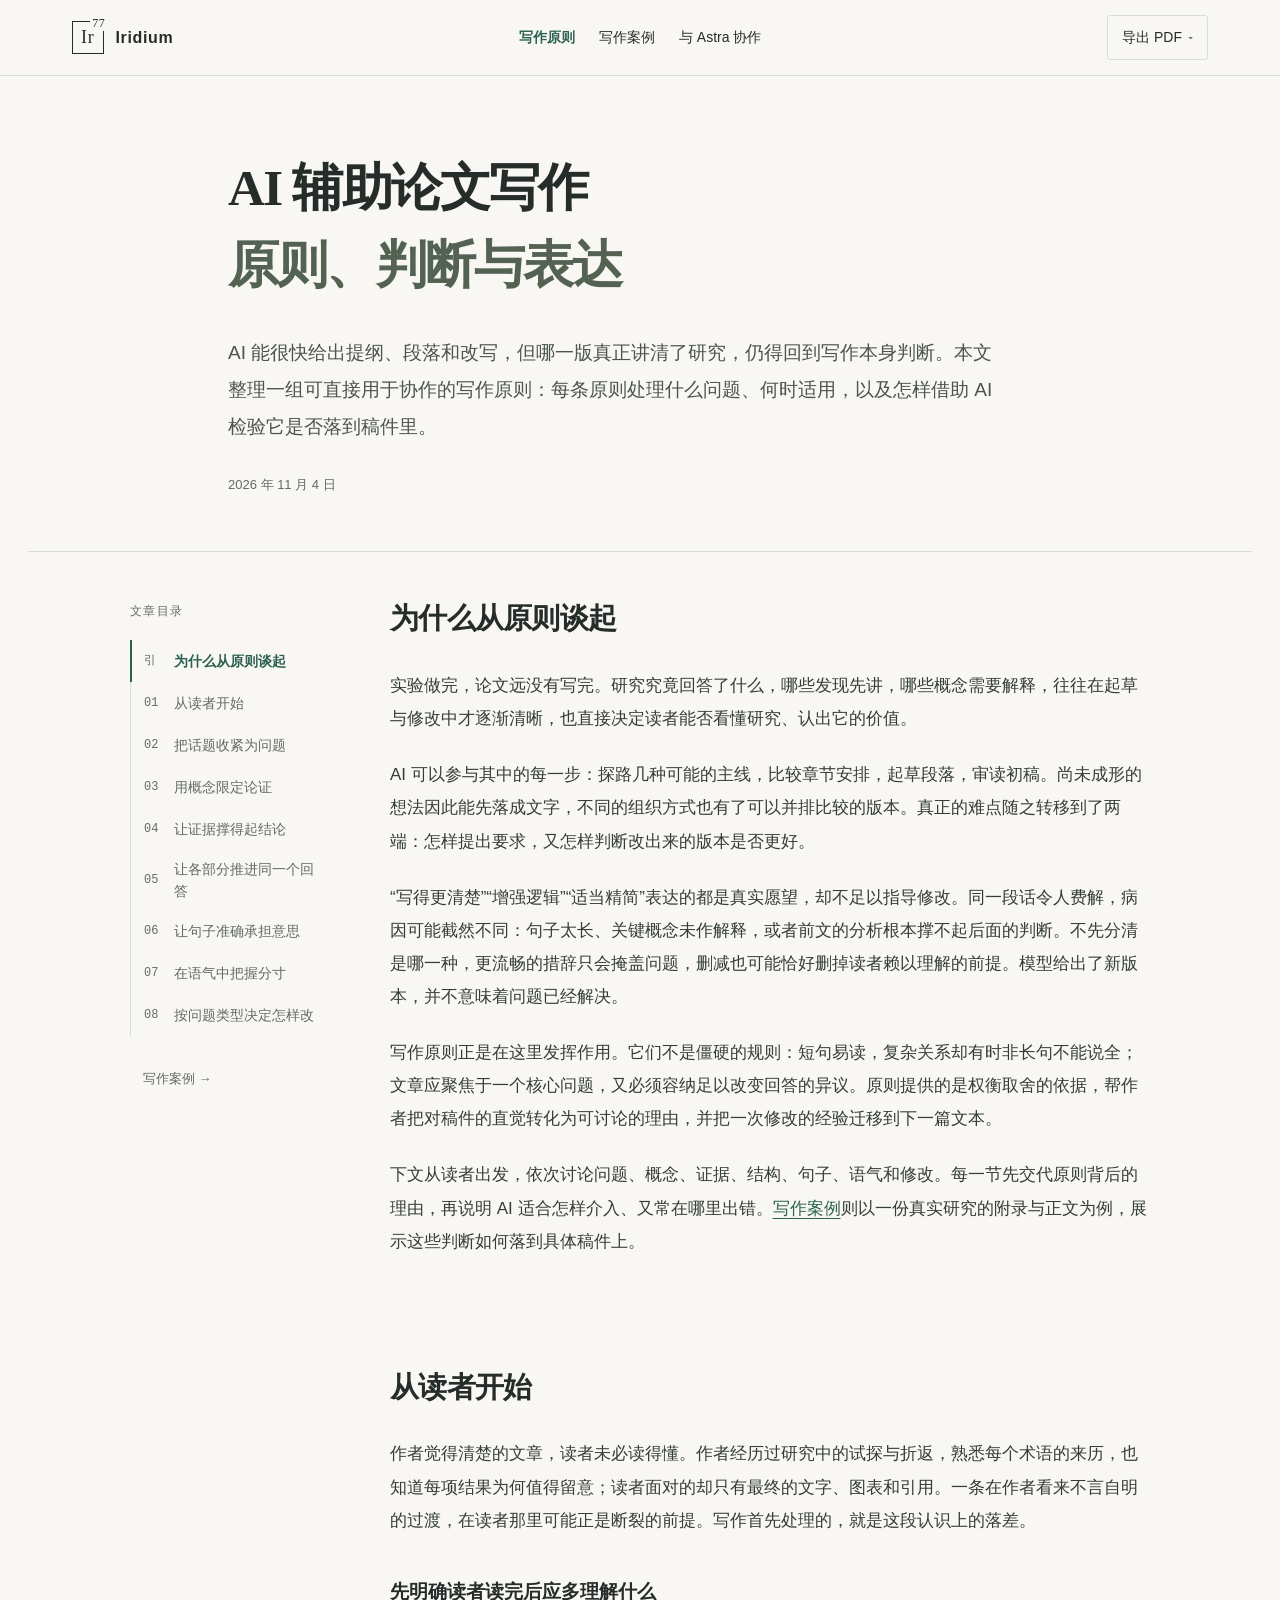
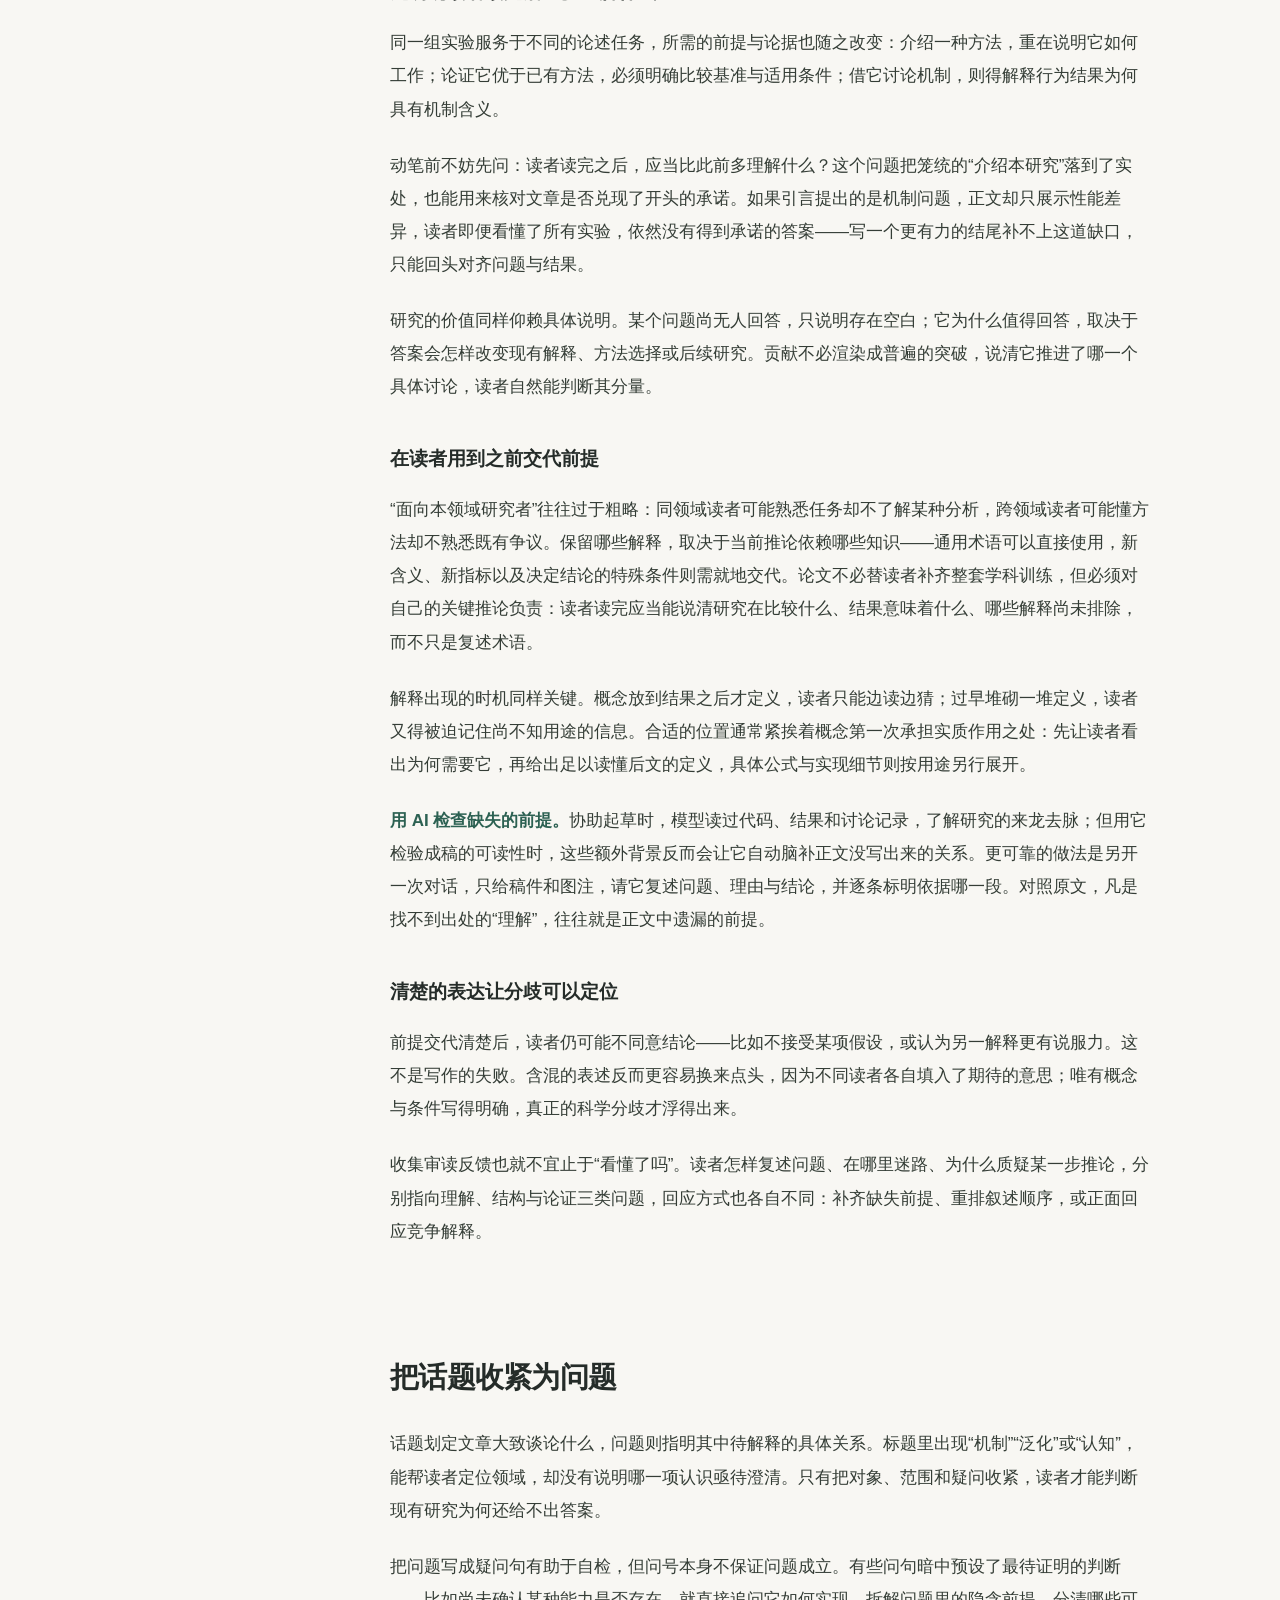
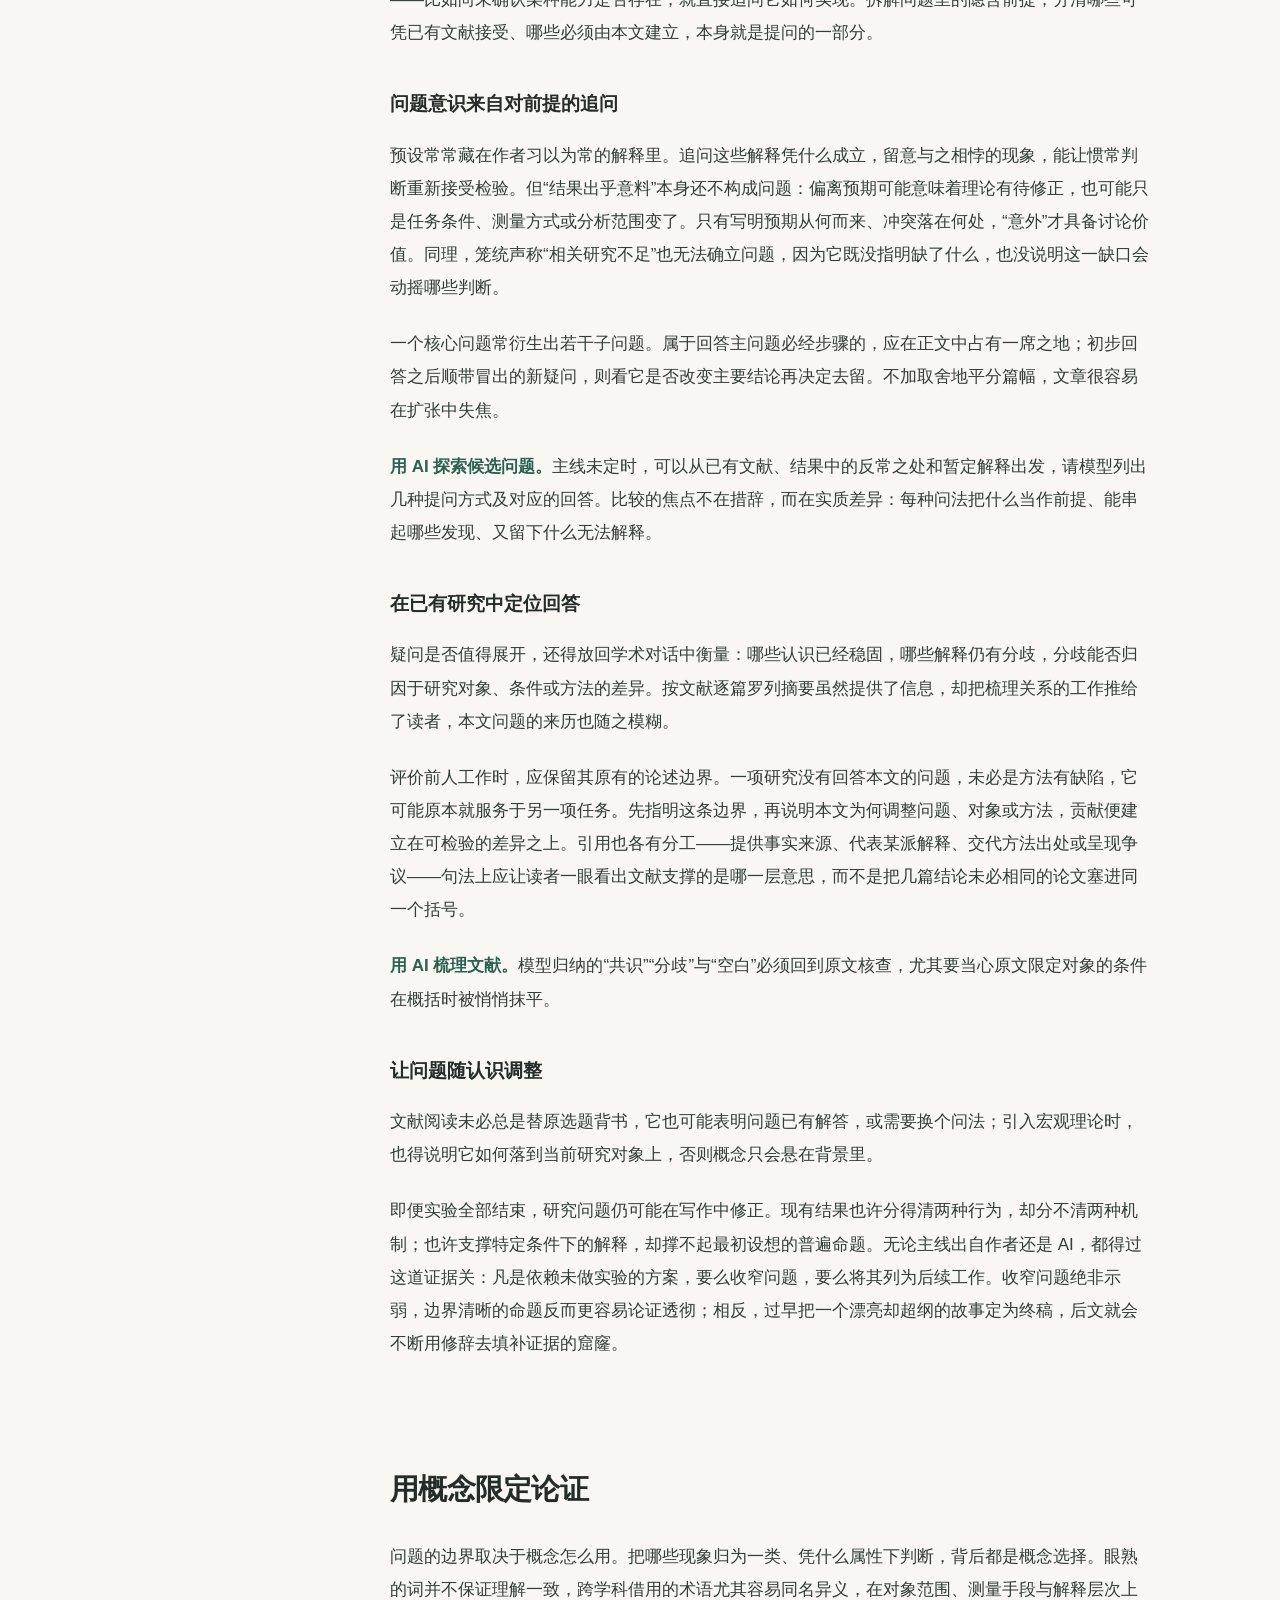
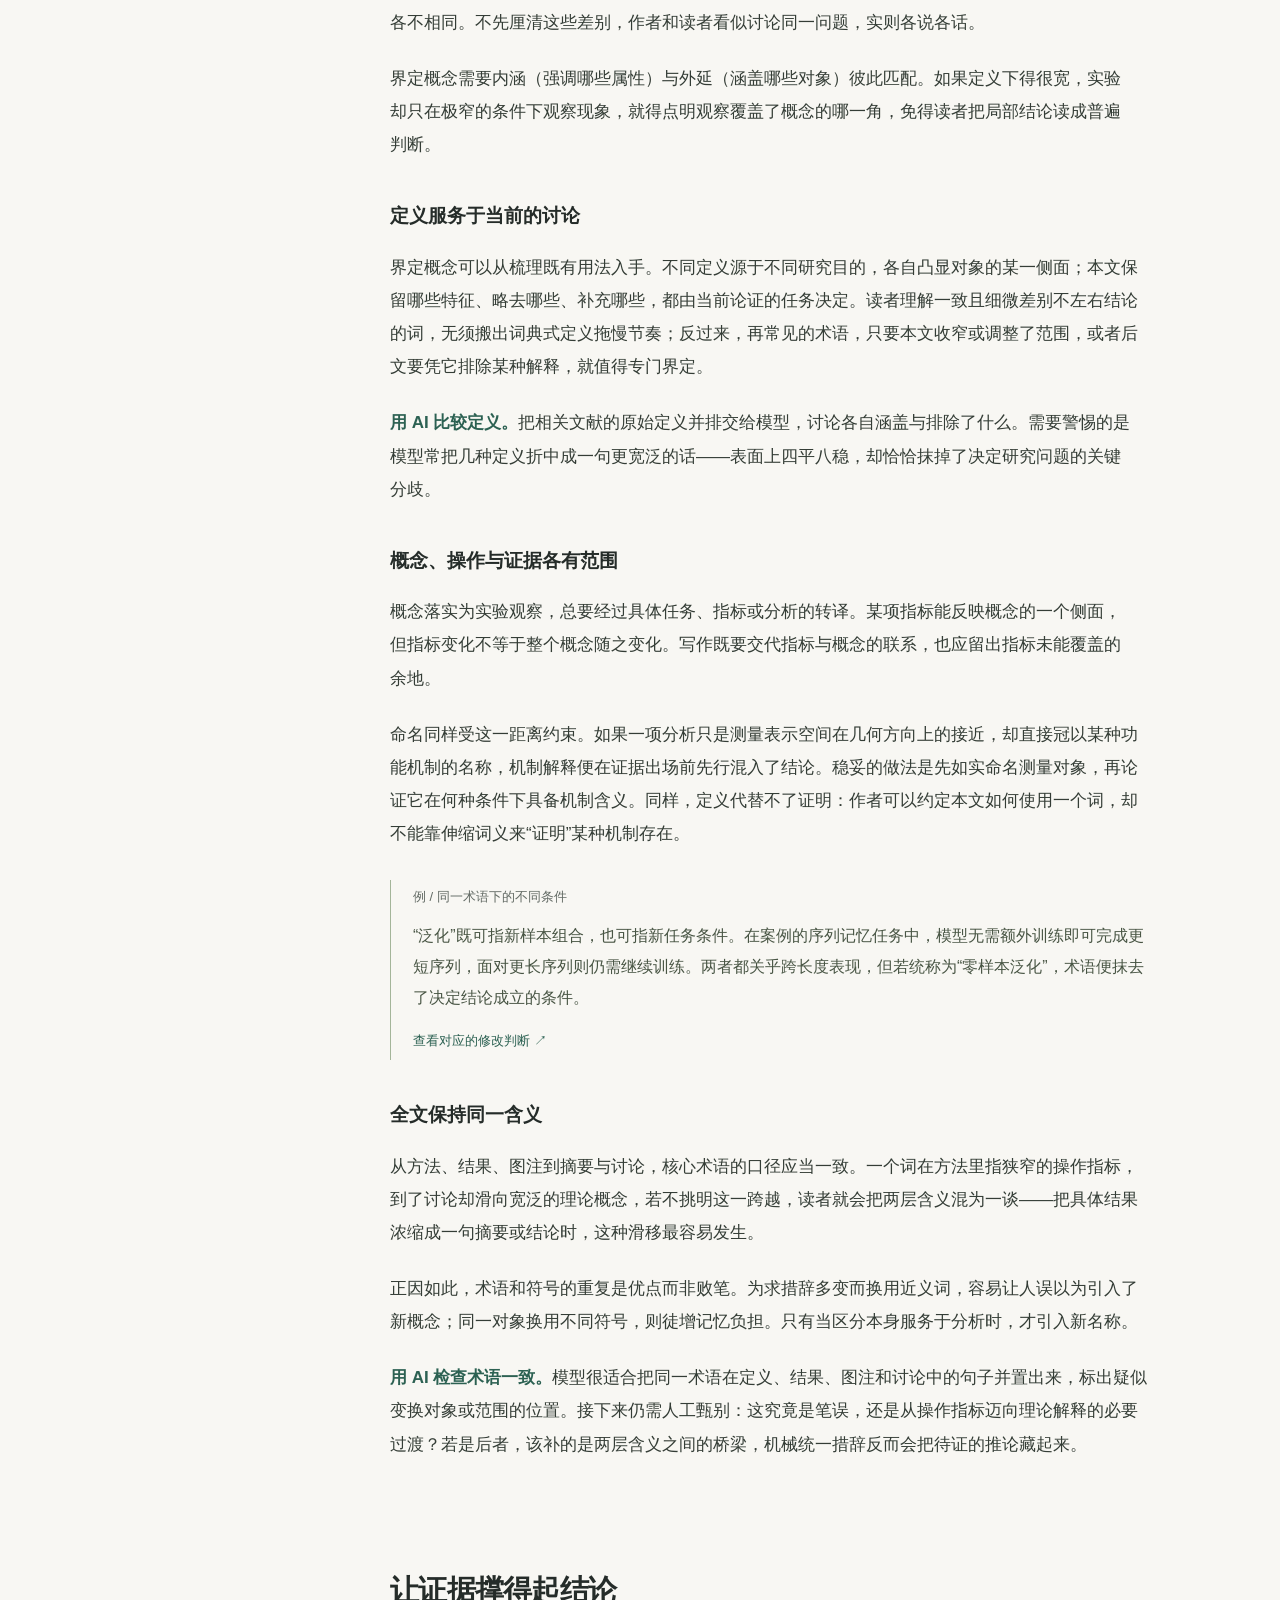
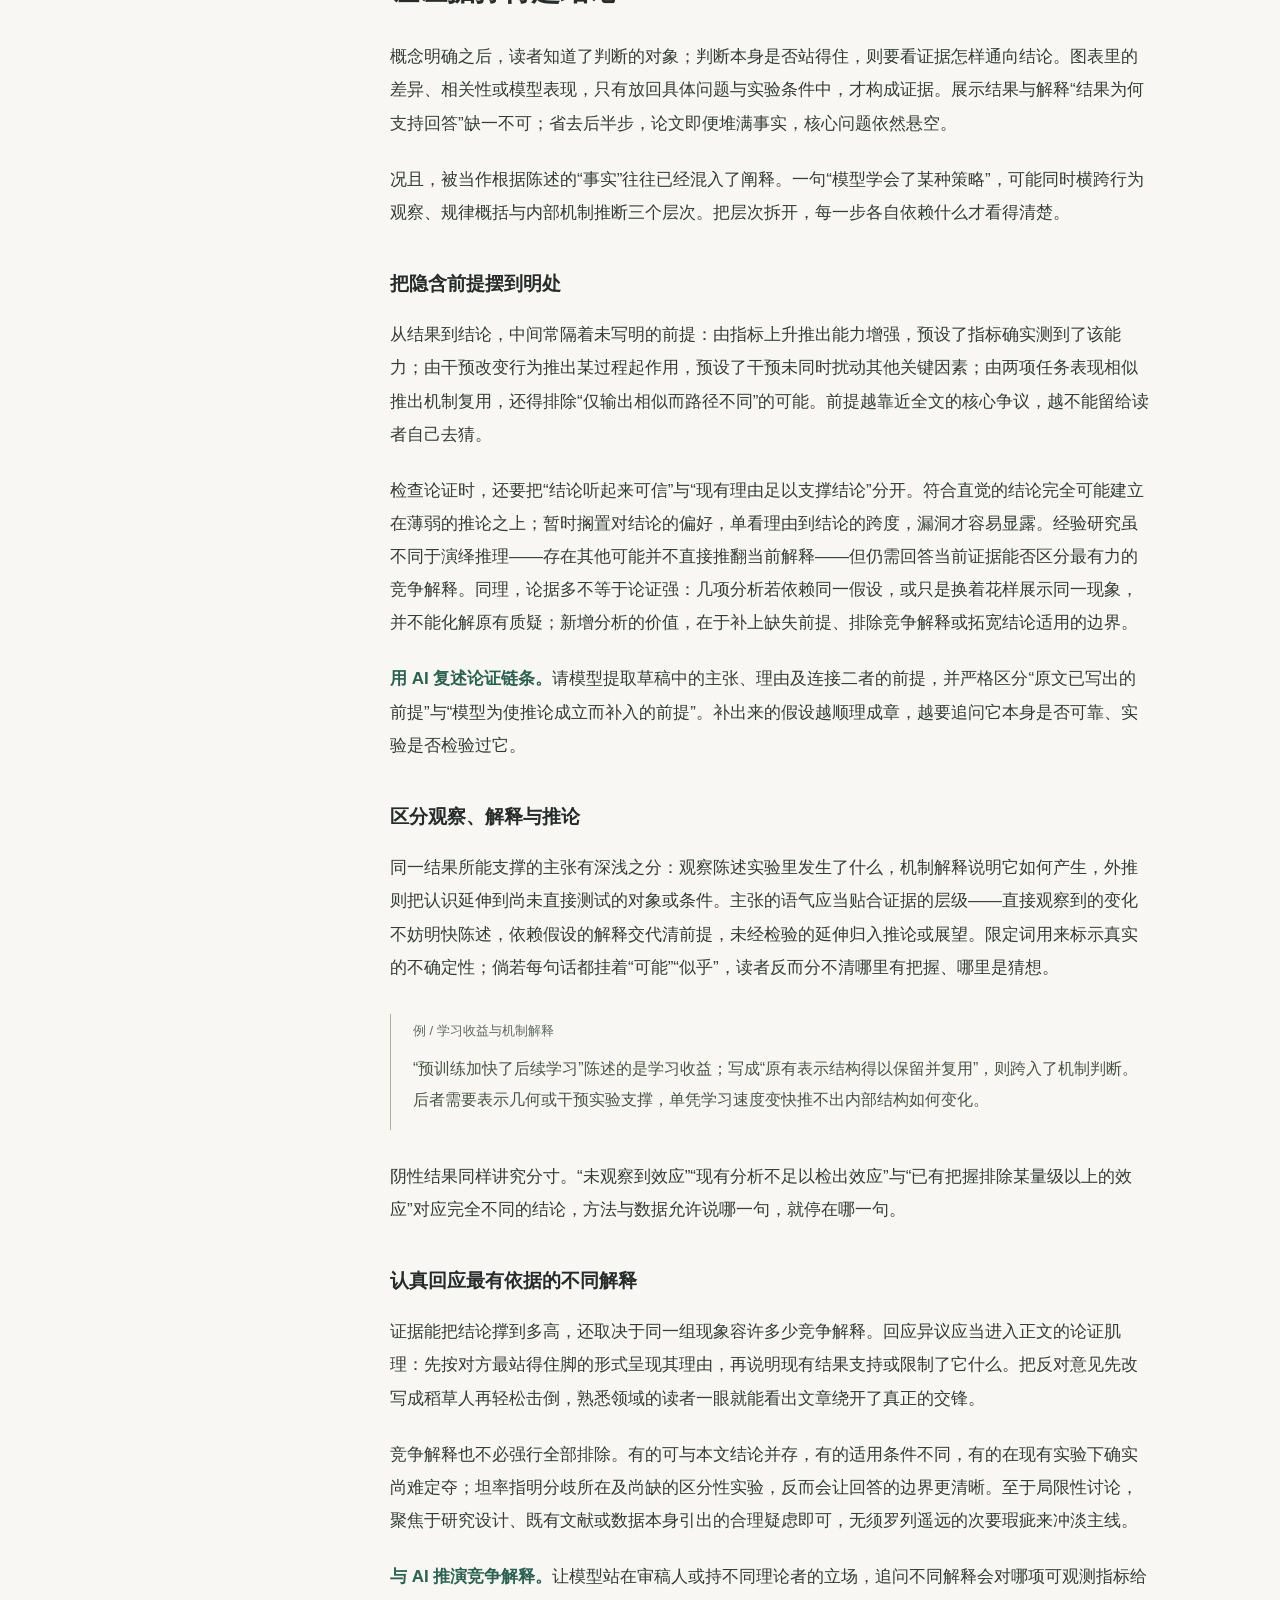
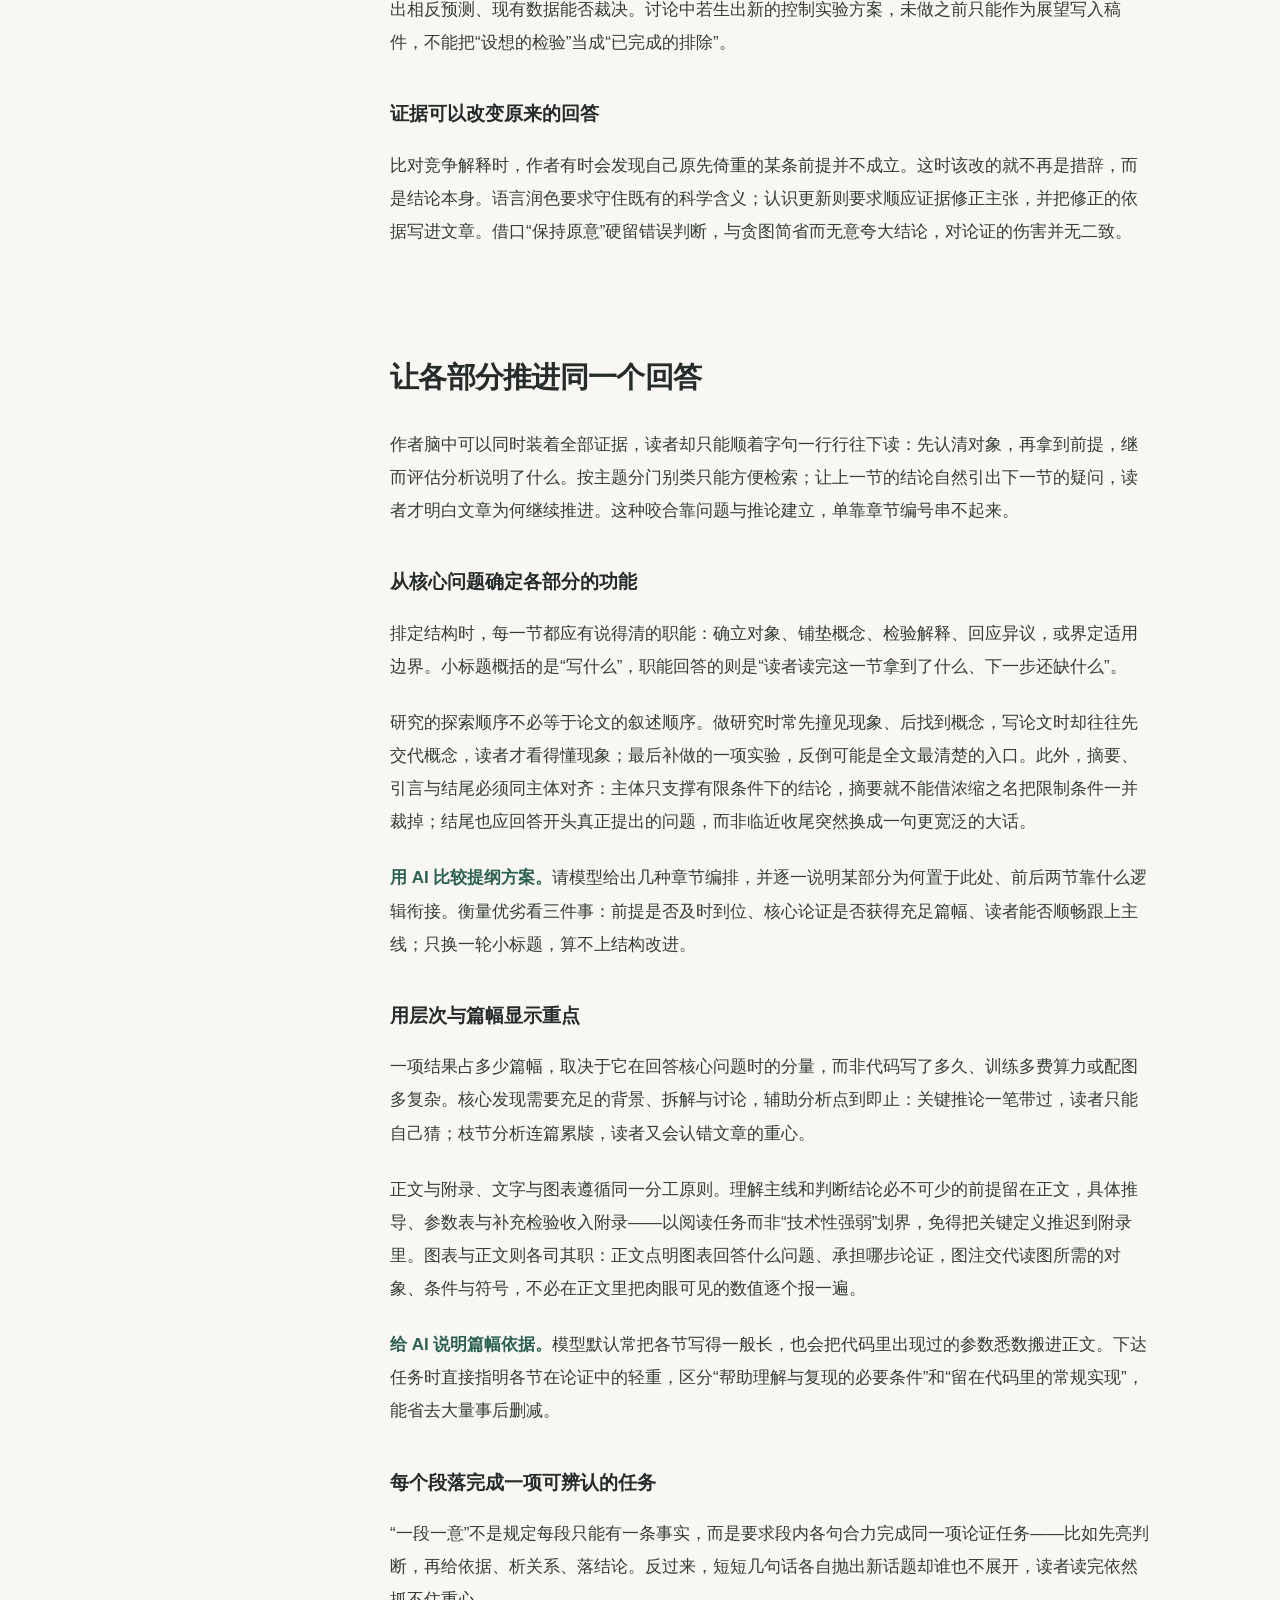
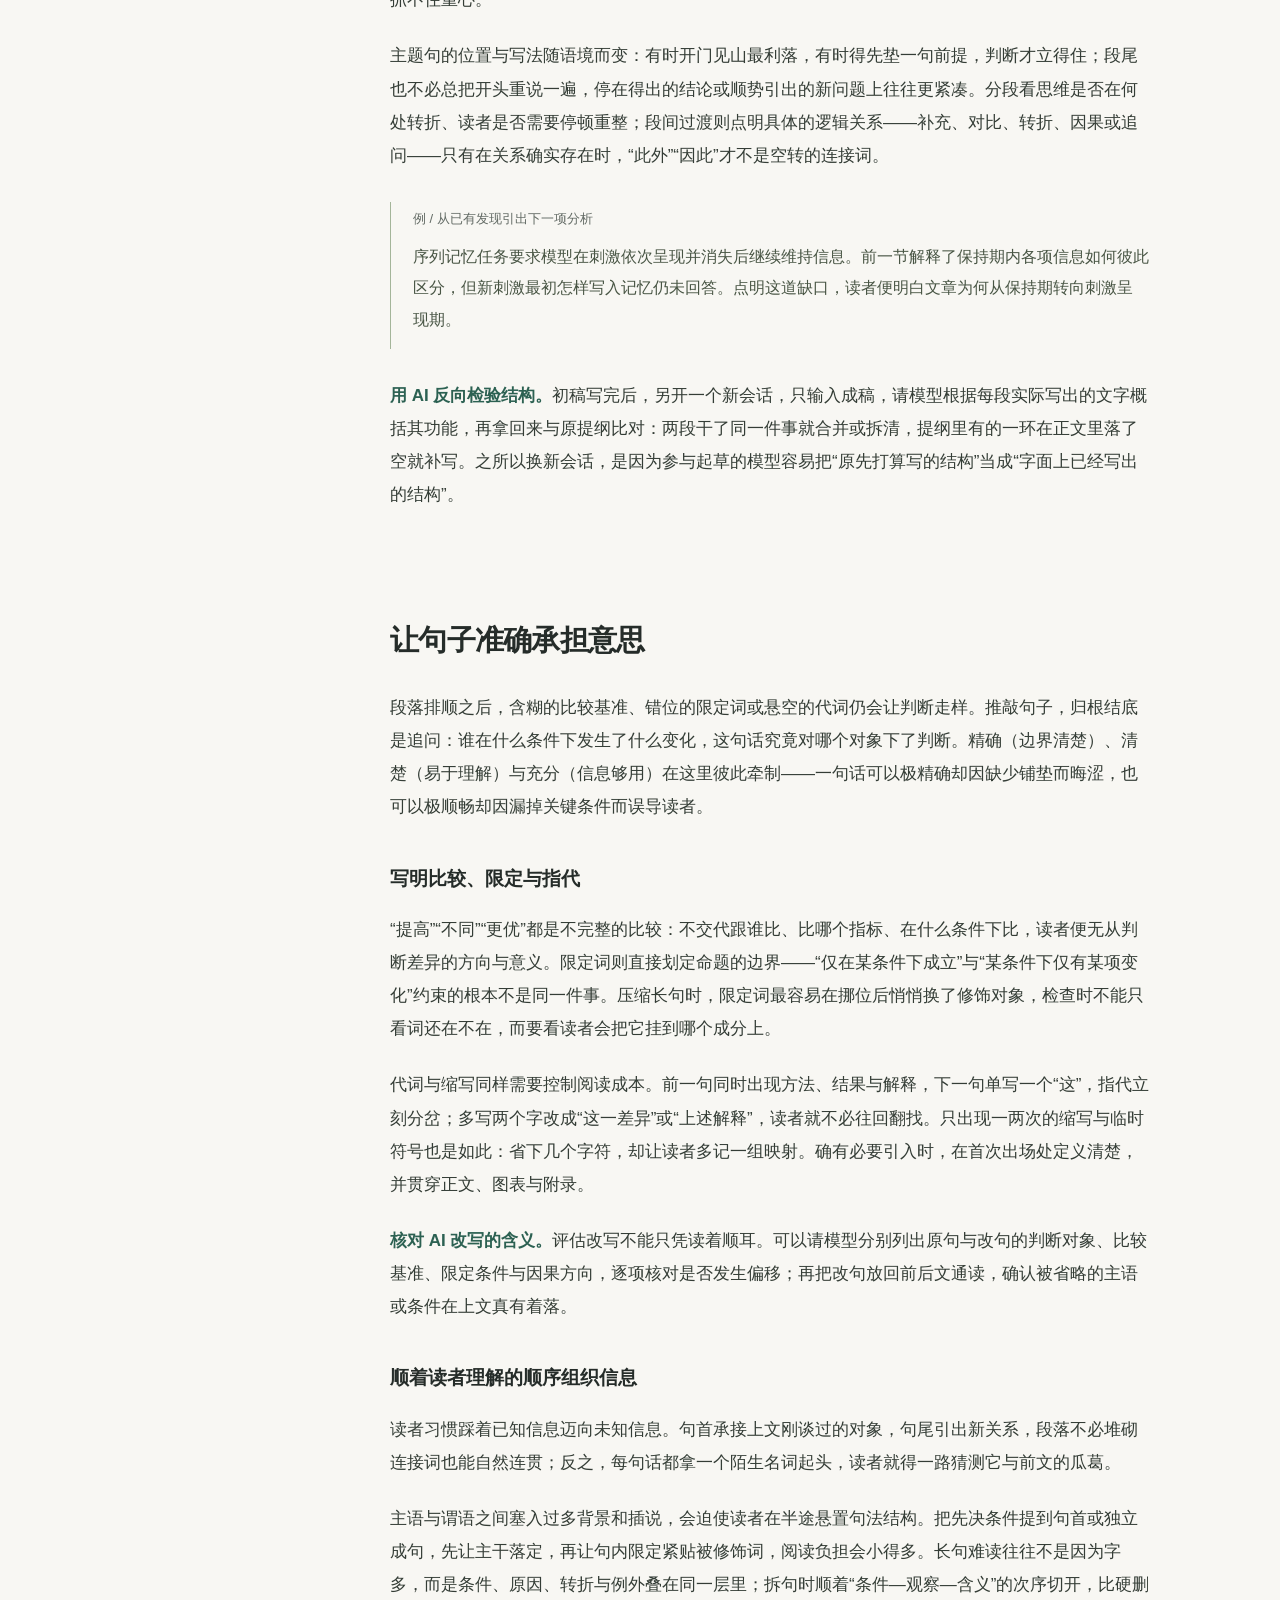
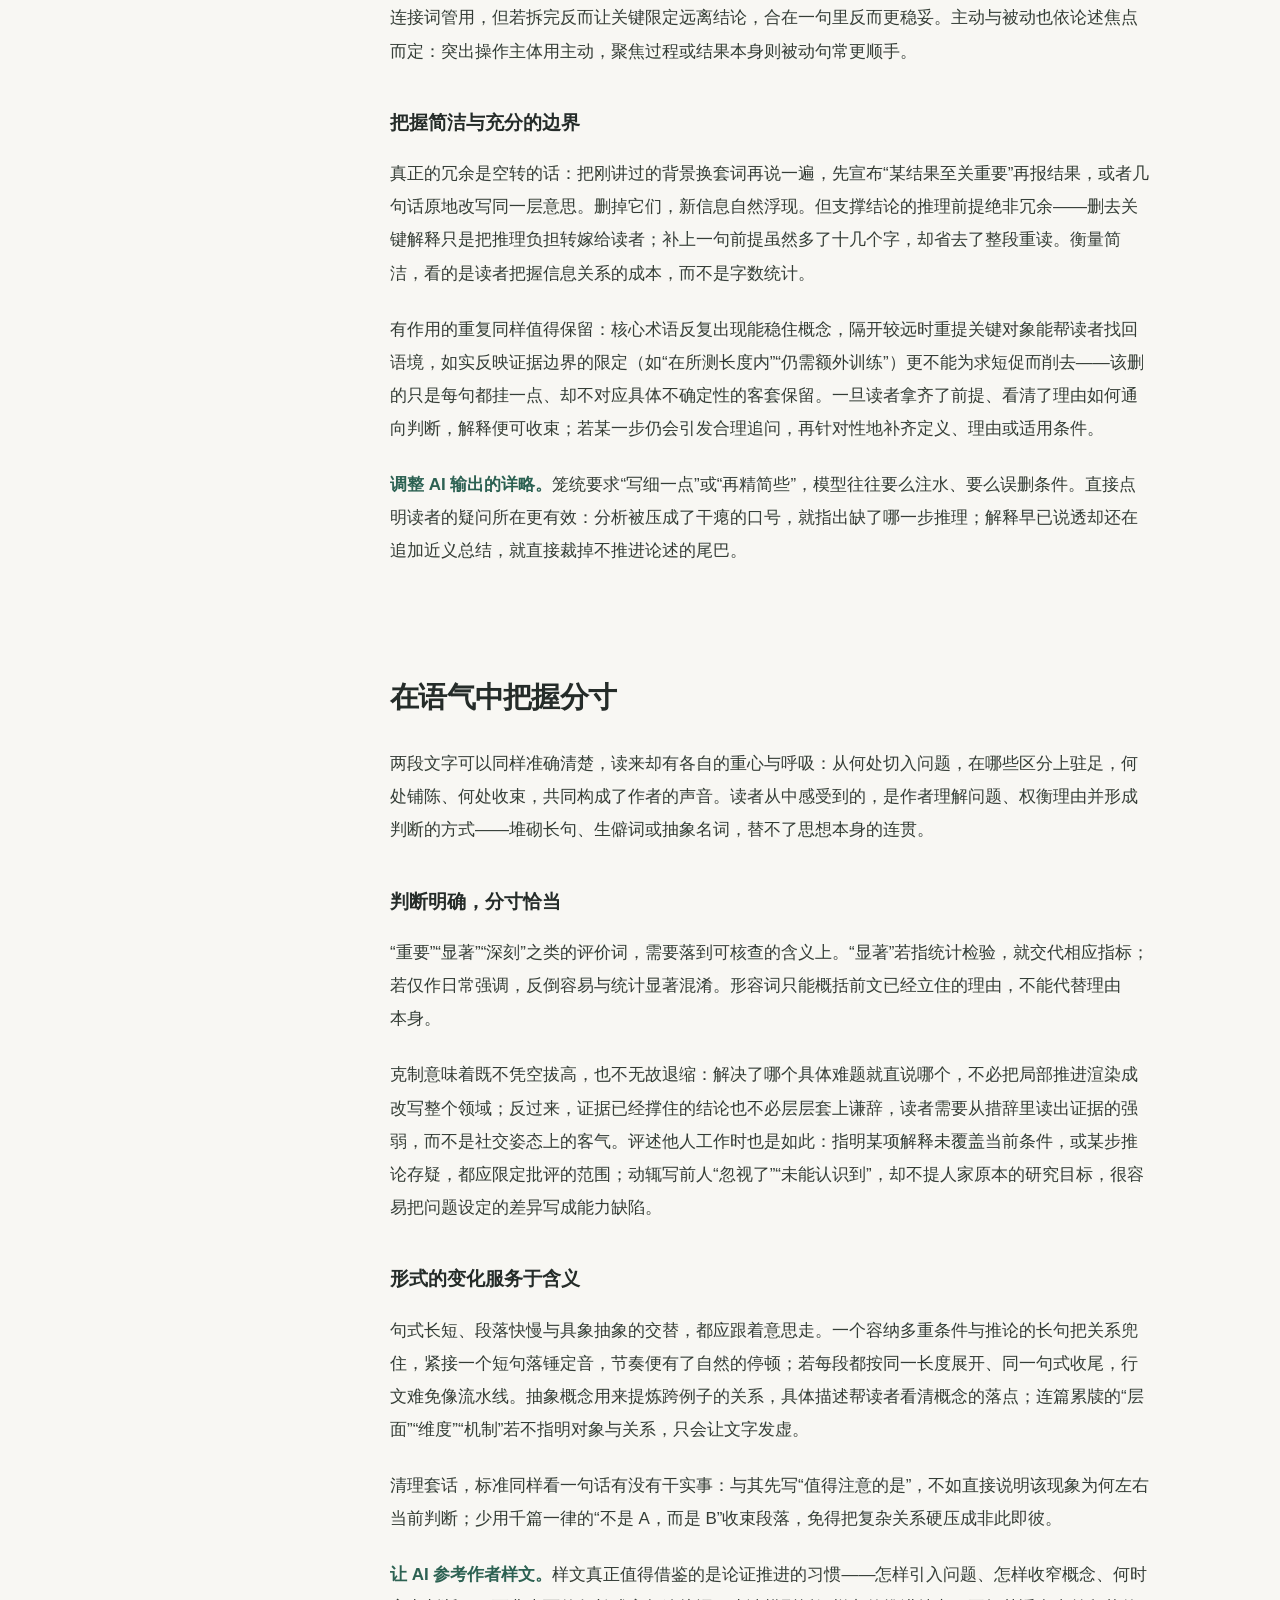
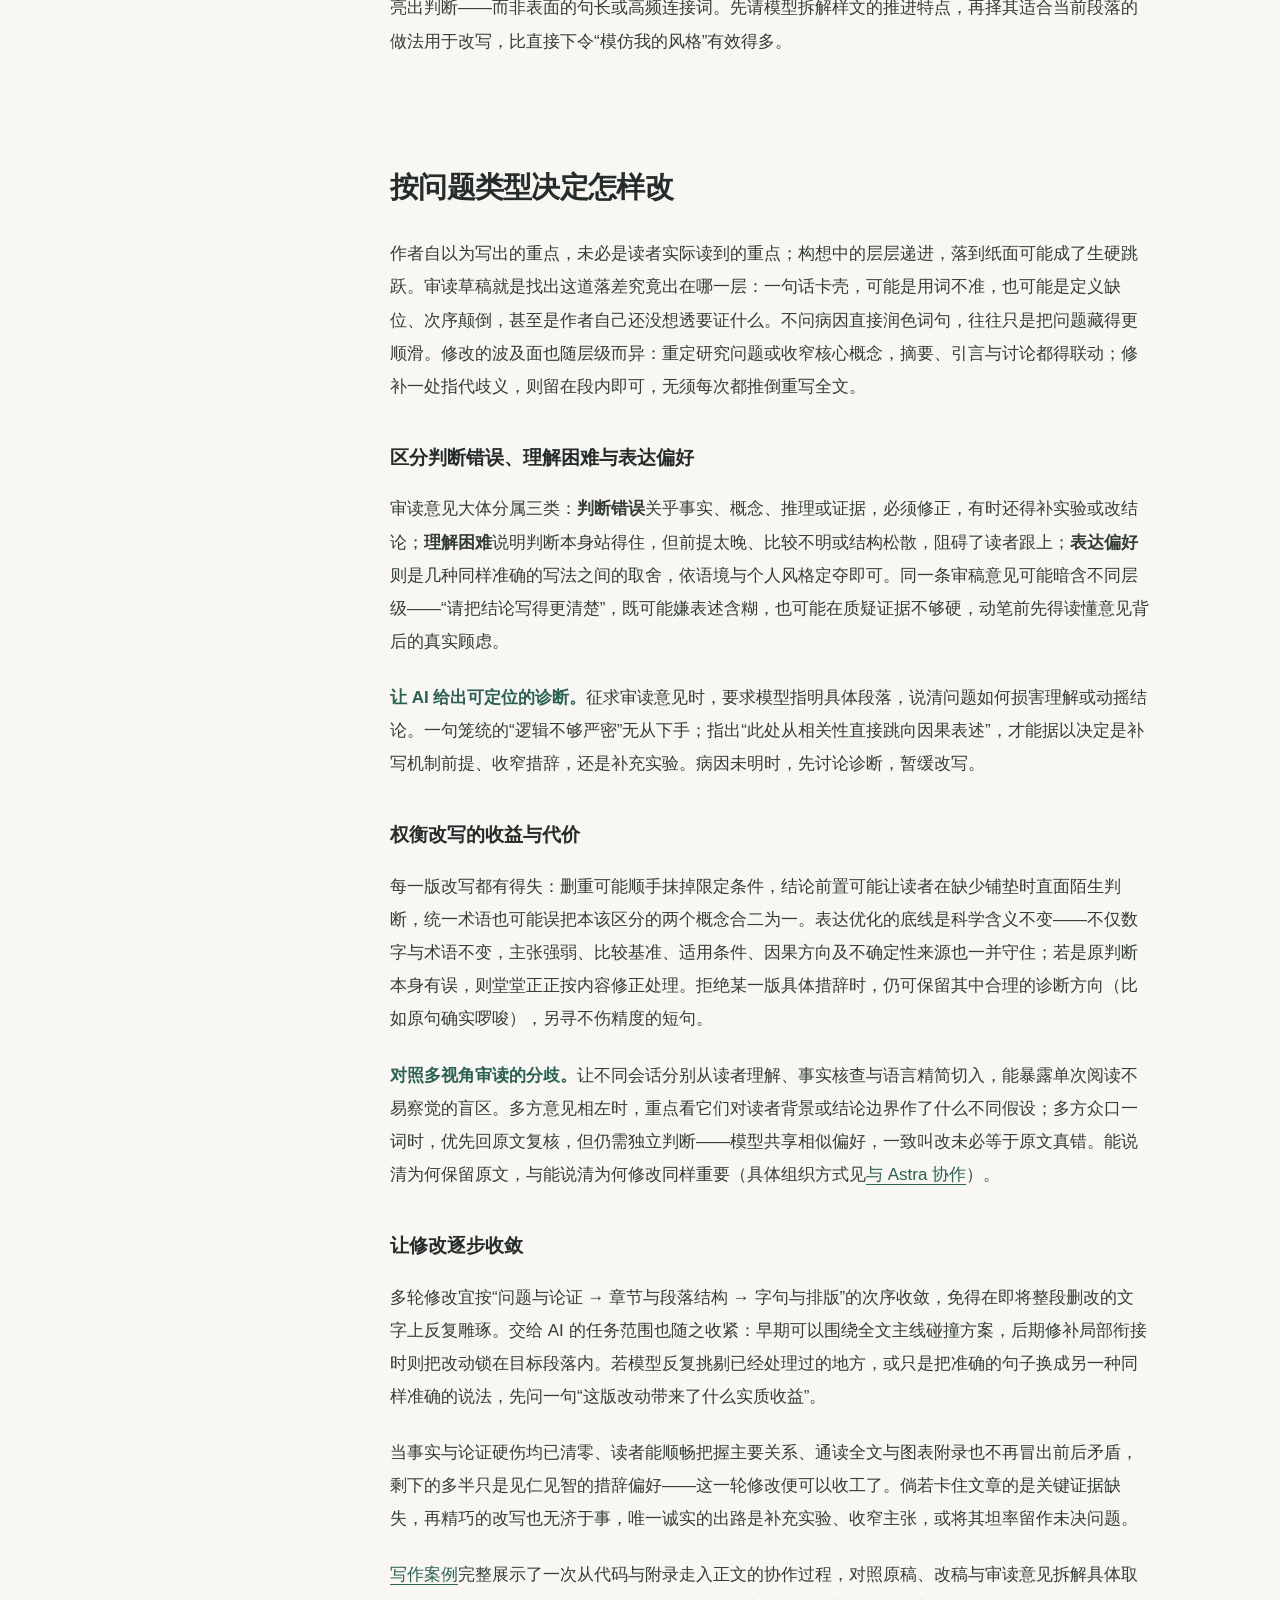
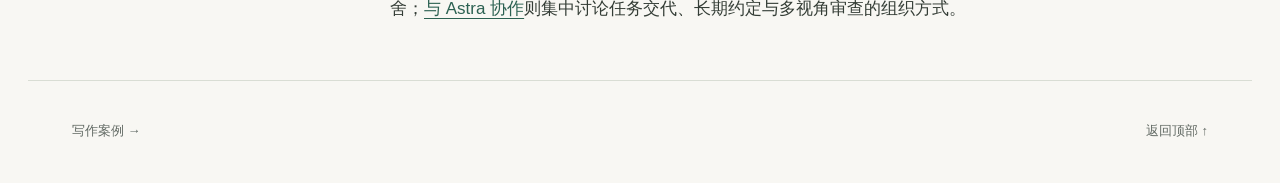
==== commit ef32c3ba: "test" ====
--- a/index.html
+++ b/index.html
@@ -22,7 +22,14 @@
   <header class="site-header">
     <a class="wordmark" href="#top"><span class="brand-mark" aria-hidden="true">Ir<span>77</span></span>Iridium</a>
     <nav aria-label="主导航"><a href="index.html" aria-current="page">写作原则</a><a href="case.html">写作案例</a><a href="astra.html">与 Astra 协作</a></nav>
-    <button class="print-button" type="button" id="print-page" hidden>打印 / 存为 PDF</button>
+    <div class="print-menu" id="print-menu" hidden>
+      <button class="print-button" type="button" id="print-toggle" aria-expanded="false" aria-controls="print-popover"><span class="print-label">导出 PDF</span><span class="print-caret" aria-hidden="true">▾</span></button>
+      <div class="print-popover" id="print-popover" role="menu" aria-label="选择导出范围" hidden>
+        <button class="print-option" type="button" role="menuitem" data-print-mode="single"><strong>当前页面</strong><span>仅导出本篇正文与目录</span></button>
+        <button class="print-option" type="button" role="menuitem" data-print-mode="booklet"><strong>三篇合订本</strong><span>含封面刊头、总目录与全部三篇</span></button>
+        <p class="print-hint">在打印窗口选择“另存为 PDF”，建议取消勾选浏览器自带“页眉和页脚”。</p>
+      </div>
+    </div>
   </header>
   <main id="top">
     <header class="article-head wrap">
--- a/style.css
+++ b/style.css
@@ -48,8 +48,18 @@
 .site-header nav a { display: inline-flex; align-items: center; min-height: 44px; text-decoration: none; white-space: nowrap; }
 .site-header nav a:hover { text-decoration: underline; }
 .site-header nav a[aria-current="page"] { color: var(--accent); font-weight: 600; }
-.print-button { padding: 8px 14px; border-radius: 3px; font-size: var(--text-small); }
-.print-button:hover { background: var(--tint); }
+.print-menu { position: relative; }
+.print-button { display: inline-flex; align-items: center; gap: 6px; padding: 8px 14px; border-radius: 3px; font-size: var(--text-small); min-height: 40px; }
+.print-button:hover, .print-button[aria-expanded="true"] { background: var(--tint); border-color: #b7c4b0; }
+.print-caret { font-size: .75em; color: var(--muted); transition: transform .15s; }
+.print-button[aria-expanded="true"] .print-caret { transform: rotate(180deg); }
+.print-popover { position: absolute; right: 0; top: calc(100% + 8px); width: 268px; padding: 8px; background: #fffefb; border: 1px solid #c5d0be; border-radius: 4px; box-shadow: 0 10px 28px rgba(28, 40, 34, .12); z-index: 80; }
+.print-option { width: 100%; display: flex; flex-direction: column; align-items: flex-start; gap: 3px; padding: 10px 12px; border: 0; border-radius: 3px; text-align: left; min-height: 44px; }
+.print-option:hover, .print-option:focus-visible { background: var(--tint); }
+.print-option strong { font-size: var(--text-small); font-weight: 600; color: var(--ink); }
+.print-option span { font-size: var(--text-micro); color: var(--muted); line-height: 1.5; }
+.print-hint { margin: 6px 4px 2px; padding-top: 8px; border-top: 1px solid var(--line); font-size: var(--text-micro); line-height: 1.6; color: var(--muted); }
+.print-masthead, .print-url, .print-booklet { display: none; }
 .article-head { max-width: 912px; padding-top: 74px; padding-bottom: 54px; }
 .article-head h1 { font-size: clamp(2.25rem, 4vw, 3.25rem); line-height: 1.5; letter-spacing: -.035em; margin-bottom: 30px; }
 .article-head h1 span { color: #536253; }
@@ -262,7 +272,7 @@
   .wordmark { font-size: .875rem; gap: 9px; }
   .brand-mark { font-size: 1rem; }
   .site-header nav { gap: 14px; font-size: .8125rem; }
-  .site-header nav a[href="#sources"], .print-button { display: none !important; }
+  .site-header nav a[href="#sources"], .print-menu, .print-button { display: none !important; }
   .article-head { padding-top: 35px; padding-bottom: 32px; }
   .article-head h1 { font-size: clamp(1.8rem, 7.6vw, 2.4rem); line-height: 1.65; margin-bottom: 24px; }
   .standfirst { font-size: 1rem; line-height: 2; margin-bottom: 22px; }
@@ -332,34 +342,336 @@
   *, *:before, *:after { transition: none !important; animation: none !important; }
 }
 @media print {
-  @page { margin: 18mm 17mm; }
+  @page {
+    size: A4 portrait;
+    margin: 20mm 24mm 22mm;
+  }
+  @page {
+    @top-left {
+      content: "IRIDIUM · AI 辅助论文写作";
+      font: 7.5pt/1 Inter, "Noto Sans CJK SC", "PingFang SC", sans-serif;
+      color: #768079;
+      letter-spacing: .06em;
+    }
+    @bottom-right {
+      content: counter(page) " / " counter(pages);
+      font: 8pt/1 ui-monospace, SFMono-Regular, Consolas, monospace;
+      color: #768079;
+    }
+  }
+  @page :first {
+    @top-left { content: none; }
+  }
+  :root {
+    --print-serif: Georgia, "Noto Serif", "Times New Roman", "Noto Serif CJK SC", "Source Han Serif SC", "Songti SC", "STSong", "SimSun", serif;
+  }
   html { scroll-behavior: auto; }
-  body { background: white; color: #111; font-size: 10.5pt; line-height: 1.7; }
-  .reading-progress, .site-header, .toc, .copy-button, .decision-buttons, .toast, .site-footer, .download-link, .skip-link { display: none !important; }
+  body {
+    background: #fff !important;
+    color: #1c231f;
+    font: 10.25pt/1.82 var(--print-serif);
+    print-color-adjust: exact;
+    -webkit-print-color-adjust: exact;
+  }
+  .reading-progress, .site-header, .toc-bottom, .copy-button, .decision-buttons, #decision-feedback, .toast, .site-footer, .download-link, .skip-link, noscript {
+    display: none !important;
+  }
+  body[data-print-active="booklet"] > main { display: none !important; }
+  body[data-print-active="booklet"] .print-booklet { display: block !important; }
+
   .wrap { max-width: none; width: 100%; padding: 0; }
-  .article-head { padding-bottom: 22px; }
-  .article-head h1 { font-size: 25pt; }
-  .standfirst { max-width: none; font-size: 11pt; }
-  .article-meta { font-size: 9pt; }
-  .reading-layout { display: block; padding-top: 24px; }
-  .article-section, .case-page .article-section { max-width: none; padding-bottom: 20px; margin-bottom: 24px; }
-  h2 { font-size: 18pt; }
-  h3 { font-size: 13pt; }
-  h2, h3, h4 { break-after: avoid; }
-  p { orphans: 3; widows: 3; }
-  .brief-example { break-inside: avoid; }
-  .tab-list { display: none; }
-  .tab-panel[hidden] { display: block !important; }
-  .tab-panel { border-top: 1px solid #ddd; }
-  .revision-view { break-inside: auto; }
-  .english-sample { font-size: 11pt; }
-  .table-wrap { overflow: visible; }
-  table { font-size: 9pt; }
-  .details-body { display: block !important; }
-  summary { font-weight: 600; }
-  .expand-icon { display: none; }
-  .before-after { grid-template-columns: 1fr 1fr; }
-  .review-lenses { grid-template-columns: repeat(3, 1fr); }
-  .source-entry { break-inside: avoid; }
-  a { color: inherit; }
+  .print-masthead {
+    display: flex !important;
+    align-items: center;
+    justify-content: space-between;
+    gap: 12pt;
+    padding-bottom: 8pt;
+    margin-bottom: 18pt;
+    border-bottom: 1.5pt solid #252c29;
+    font: 8.5pt/1.4 var(--sans);
+  }
+  .print-masthead-brand { display: inline-flex; align-items: center; gap: 8pt; font-weight: 600; letter-spacing: .06em; color: #1c231f; }
+  .print-badge { display: inline-block; padding: 1.5pt 5pt; border: 1pt solid #252c29; font: 600 8pt/1.2 var(--print-serif); letter-spacing: .02em; }
+  .print-masthead-part { color: var(--accent); font-weight: 600; letter-spacing: .03em; }
+
+  .article-head { max-width: none; padding: 0 0 14pt; margin-bottom: 16pt; border-bottom: .75pt solid #cbd3c6; }
+  .article-head h1 { font: 600 22pt/1.36 var(--print-serif); letter-spacing: -.02em; margin-bottom: 10pt; color: #161d19; }
+  .article-head h1 span { color: #3c5646; font-weight: 500; }
+  .standfirst { max-width: none; font: 10.25pt/1.78 var(--print-serif); color: #39433c; margin-bottom: 10pt; }
+  .article-meta { display: flex; justify-content: space-between; gap: 12pt; font: 8.25pt/1.5 var(--sans); color: #5f6861; }
+  .print-url { display: inline !important; font: 8pt/1.5 ui-monospace, SFMono-Regular, Consolas, monospace; color: #4e6357; }
+
+  .reading-layout { display: block; padding-top: 0; padding-bottom: 0; border-top: 0; }
+  .toc {
+    position: static;
+    max-height: none;
+    overflow: visible;
+    background: #f5f7f2;
+    border: .6pt solid #cdd6c8;
+    border-radius: 2pt;
+    padding: 9pt 13pt 10pt;
+    margin: 0 0 20pt;
+    break-inside: avoid;
+  }
+  .toc-label { font: 600 7.75pt/1.4 var(--sans); letter-spacing: .1em; color: var(--accent); margin-bottom: 6pt; }
+  .toc nav { display: grid; grid-template-columns: repeat(2, minmax(0, 1fr)); gap: 2.5pt 18pt; }
+  .toc nav a, .toc nav a.active {
+    min-height: 0;
+    padding: 1.5pt 0;
+    border: 0;
+    font: 8.75pt/1.5 var(--sans);
+    color: #26302b !important;
+    font-weight: 400 !important;
+  }
+  .toc nav a span { flex: 0 0 1.8em; color: var(--accent); font: 600 7.75pt/1.5 ui-monospace, SFMono-Regular, Consolas, monospace; }
+
+  .article-section, .case-page .article-section { max-width: none; margin-bottom: 20pt; padding-bottom: 0; border-bottom: 0 !important; }
+  .article-section + .article-section { padding-top: 14pt; border-top: .6pt solid #d6ded2; }
+  h2 { font: 600 14.5pt/1.42 var(--print-serif); color: #161d19; margin-bottom: 9pt; letter-spacing: -.015em; }
+  h2[data-print-num]::before {
+    content: attr(data-print-num);
+    display: inline-block;
+    min-width: 1.85em;
+    margin-right: 5pt;
+    color: var(--accent);
+    font: 600 9pt/1 ui-monospace, SFMono-Regular, Consolas, monospace;
+    vertical-align: 1pt;
+  }
+  .section-heading-row { margin-bottom: 9pt; }
+  h3 { font: 600 11pt/1.48 var(--sans); color: #1f3b31; margin: 14pt 0 6pt; }
+  .article-section > h3 { margin: 14pt 0 6pt; }
+  h4 { font: 600 9.75pt/1.45 var(--sans); color: #1c231f; }
+  h1, h2, h3, h4, .step-heading, .section-heading-row { break-after: avoid; page-break-after: avoid; }
+
+  p { margin: 0 0 8pt; orphans: 3; widows: 3; text-align: justify; }
+  .section-lead { font-size: 10.25pt; line-height: 1.8; margin-bottom: 10pt; color: #2b342e; }
+  .article-section > p:not(.small-print), .case-step > p { color: #1e2621; }
+  article p a { color: #234d42; text-decoration: underline; text-decoration-color: #9cb0a2; text-underline-offset: 2px; }
+  code { font-size: .85em; background: #f1f4ee; padding: .5pt 3pt; border-radius: 1.5pt; }
+
+  .ai-tip {
+    margin: 9pt 0 10pt;
+    padding: 7.5pt 11pt;
+    background: #f4f7f2;
+    border: .5pt solid #d2dcd0;
+    border-left: 2.2pt solid var(--accent);
+    border-radius: 1.5pt;
+    font-size: 9.5pt;
+    line-height: 1.74;
+    break-inside: avoid;
+  }
+  .brief-example {
+    margin: 10pt 0 11pt;
+    padding: 8pt 12pt;
+    background: #f7f8f4;
+    border: .5pt solid #d6ddd1;
+    border-left: 2.2pt solid #6f8a74;
+    color: #2d3830;
+    break-inside: avoid;
+  }
+  .brief-example p { font-size: 9.25pt; line-height: 1.72; margin-bottom: 4pt; }
+  .brief-example p:last-child { margin-bottom: 0; }
+  .brief-example .example-label { font: 600 7.75pt/1.4 var(--sans); color: #4d5f50; margin-bottom: 4pt; }
+  .brief-example a { font: 8pt/1.4 var(--sans); color: var(--accent); }
+
+  .small-label, .panel-label { font: 600 7.75pt/1.4 var(--sans); color: #546158; margin-bottom: 5pt; letter-spacing: .03em; }
+  .small-print { font: 8.25pt/1.65 var(--sans) !important; color: #5d665f; text-align: left; }
+  .tiny-tag { font: 600 7.25pt/1.4 var(--sans); padding: 1.5pt 5pt; border-color: #93a890; background: #eef3eb; }
+  .source-note { display: inline-block; font: 8pt/1.5 var(--sans); color: #3d5b4d; margin-top: 2pt; }
+
+  .case-route {
+    grid-template-columns: repeat(6, 1fr);
+    gap: 6pt;
+    margin: 10pt 0 2pt;
+    padding: 8pt 10pt;
+    background: #f5f7f2;
+    border: .6pt solid #cdd6c8;
+    border-radius: 2pt;
+    break-inside: avoid;
+  }
+  .case-route li { padding-bottom: 0; }
+  .case-route a { min-height: 0; gap: 3pt; font: 8.25pt/1.35 var(--sans); color: #242e29; }
+  .case-context { background: #f2f5ee; border: .6pt solid #c8d3c2; padding: 10pt 12pt; margin: 11pt 0 12pt; break-inside: avoid; }
+  .case-context p { font-size: 9.25pt; line-height: 1.72; margin-top: 6pt; color: #2b352d; }
+
+  .case-step { margin-top: 18pt; }
+  .step-heading { gap: 8pt; margin-bottom: 8pt; }
+  .step-heading > span { width: 1.9em; height: 1.9em; font-size: 7.75pt; background: #edf2ea; border-color: #9fb298; }
+  .step-heading h3 { font: 600 11.75pt/1.45 var(--print-serif); color: #18201c; margin: 0; }
+
+  details { border: 0; margin: 9pt 0; }
+  details::details-content { display: block; content-visibility: visible; }
+  summary { padding: 0 0 4pt; min-height: 0; font: 600 8.75pt/1.45 var(--sans); color: var(--accent); break-after: avoid; }
+  .expand-icon, .summary-meta { display: none !important; }
+  summary[data-print-label] { font-size: 0; }
+  summary[data-print-label] > * { display: none !important; }
+  summary[data-print-label]::before {
+    content: attr(data-print-label);
+    font: 600 8.5pt/1.45 var(--sans);
+    color: var(--accent);
+    letter-spacing: .02em;
+  }
+  .details-body { padding-bottom: 0; }
+  .code-disclosure { background: transparent; padding: 0; margin: 9pt 0; break-inside: avoid; }
+  .code-block {
+    background: #f5f7f3 !important;
+    color: #1c2620 !important;
+    border: .75pt solid #c4cfc0;
+    border-left: 2.2pt solid var(--accent);
+    border-radius: 2pt;
+    padding: 9pt 11pt;
+    margin-bottom: 6pt;
+    font-size: 8.25pt;
+    line-height: 1.58;
+    white-space: pre-wrap;
+    word-break: break-word;
+    break-inside: avoid;
+  }
+  .code-block code { background: transparent; padding: 0; font-size: inherit; white-space: inherit; }
+  .prompt-inline { margin: 9pt 0; break-inside: avoid; }
+  .prompt-inline .details-body { background: #f4f6f0; border: .6pt solid #cdd6c8; border-left: 2pt solid var(--accent); padding: 8pt 11pt; }
+  .prompt-content { font: 9pt/1.68 var(--sans); color: #263029; text-align: left; }
+
+  .task-figure { margin: 11pt 0; padding: 11pt 13pt 9pt; border: .75pt solid #c5cfc0; background: #fff; break-inside: avoid; }
+  .task-stage-labels { font: 8pt/1.4 var(--sans); margin-bottom: 7pt; }
+  .trial-track { height: 22pt; }
+  .trial-track .item, .trial-track .retrieval { font-size: 8pt; line-height: 20pt; border: .5pt solid rgba(37, 44, 41, .28); }
+  .maintenance { height: 19pt; border-color: #adbba5; }
+  .fixation-track { margin-top: 7pt; font-size: 7.5pt; }
+  .task-figure > p { font: 7.75pt/1.4 var(--sans); margin-top: 7pt; text-align: left; }
+
+  .revision-view { margin: 11pt 0; border: .75pt solid #c4cfc0; border-radius: 2pt; background: #fff; }
+  .tab-list { display: none !important; }
+  .tab-panel, .tab-panel[hidden] { display: block !important; padding: 9pt 12pt; border-top: .6pt solid #d7dfd2; break-inside: avoid; }
+  .tab-panel:first-of-type { border-top: 0; }
+  .english-sample { font: 9.75pt/1.72 Georgia, "Noto Serif", "Times New Roman", serif; color: #222c25; text-align: left; }
+  .editor-note { font: 8.5pt/1.6 var(--sans); padding-top: 6pt; margin-top: 4pt; text-align: left; }
+  .reason-list li { gap: 12pt; font: 9pt/1.65 var(--sans); margin-bottom: 5pt; }
+
+  .table-wrap { margin: 11pt 0; overflow: visible; border-top: 1.1pt solid #2c6152; border-bottom: 1.1pt solid #2c6152; break-inside: avoid; }
+  table { font: 8.5pt/1.58 var(--sans); }
+  caption { font: 600 8pt/1.4 var(--sans); color: #2c6152; padding: 0 0 5pt; }
+  th, td { padding: 6pt 7pt; border-top: .5pt solid #d4dcd0; }
+  thead th { border-top: 0; border-bottom: .75pt solid #9db097; font-size: 8pt; color: #27382f; }
+  .placement { border: .5pt solid rgba(37, 44, 41, .2); font-size: 7.25pt; padding: 1pt 4.5pt; }
+  .decision { margin-top: 9pt; padding: 6pt 10pt; background: #f6f8f3; border-left: 2pt solid #7d9674; font-size: 9.25pt; break-inside: avoid; }
+  .decision > span { font: 600 7.75pt/1.4 var(--sans); margin-bottom: 2pt; }
+
+  .outline-list { margin: 10pt 0 10pt 5pt; padding-left: 14pt; border-left: 1pt solid #9eb296; break-inside: avoid; }
+  .outline-list > div { margin-bottom: 8pt; break-inside: avoid; }
+  .outline-list > div:last-child { margin-bottom: 0; }
+  .outline-list > div:before { left: -17.5pt; top: 5pt; width: 5pt; height: 5pt; border-width: 1pt; }
+  .outline-list span { font: 600 7.75pt/1.4 var(--sans); margin-right: 8pt; }
+  .outline-list strong { font: 600 9.25pt/1.45 var(--sans); }
+  .outline-list p { font: 8.75pt/1.6 var(--sans); margin-top: 2pt; text-align: left; }
+
+  .final-excerpt, .transition-example, .prompt-example {
+    margin: 10pt 0;
+    padding: 9.5pt 12pt;
+    background: #f5f7f1;
+    border: .6pt solid #cdd6c8;
+    border-left: 2.2pt solid var(--accent);
+    break-inside: avoid;
+  }
+  .review-quote {
+    margin: 10pt 0;
+    padding: 9.5pt 12pt;
+    background: #f2f6ee;
+    border: .6pt solid #c6d2bf;
+    border-left: 2.2pt solid #6c8868;
+    break-inside: avoid;
+  }
+  .review-quote p { font: 9.75pt/1.75 var(--print-serif); margin-bottom: 5pt; }
+  .before-after {
+    grid-template-columns: 1fr 1fr;
+    border: .75pt solid #c6d0c1;
+    background: #fafbf8;
+    margin: 10pt 0 7pt;
+    break-inside: avoid;
+  }
+  .before-after > div { padding: 9pt 11pt; }
+  .before-after > div + div { padding: 9pt 11pt; border-left: .6pt solid #c6d0c1; border-top: 0; background: #f3f6ef; }
+
+  .argument-flow { margin: 11pt 0; }
+  .argument-flow li { gap: 10pt; padding-bottom: 10pt; break-inside: avoid; }
+  .argument-flow li:after { left: 9.5pt; top: 19pt; }
+  .flow-dot { width: 19pt; height: 19pt; font-size: 7.5pt; background: #f2f6ef; }
+  .argument-flow h4 { margin: 0 0 3pt; }
+  .argument-flow p { font: 9pt/1.62 var(--sans); text-align: left; }
+
+  .review-lenses { grid-template-columns: repeat(3, 1fr); gap: 9pt; margin: 11pt 0; break-inside: avoid; }
+  .review-lenses > div { border: .6pt solid #cfd8ca; border-top: 2pt solid var(--accent); padding: 7.5pt 9pt; background: #fafbf8; }
+  .review-lenses span { font: 600 7.5pt/1.4 var(--sans); }
+  .review-lenses h4 { font-size: 9.5pt; margin: 4pt 0; }
+  .review-lenses p { font: 8.5pt/1.58 var(--sans); text-align: left; }
+
+  .decision-lab { margin: 12pt 0; padding: 11pt 13pt; border: .75pt solid #bccab3; background: #fcfdfb; break-inside: avoid; }
+  .lab-heading { gap: 8pt; margin-bottom: 6pt; }
+  .lab-heading > p[data-print-label] { font-size: 0; }
+  .lab-heading > p[data-print-label]::before {
+    content: attr(data-print-label);
+    font: 600 10.5pt/1.4 var(--print-serif);
+    color: #18201c;
+  }
+  .lab-original { padding: 8pt 0 9pt; margin-top: 8pt; }
+  .lab-suggestion { padding: 8.5pt 11pt; background: #f7f1e7; border: .5pt solid #decbb3; border-left: 2.2pt solid #a6784e; }
+  .lab-suggestion > p { font: 10.25pt/1.7 var(--print-serif); margin-bottom: 5pt; }
+  .suggestion-reason { font: 8.25pt/1.5 var(--sans); }
+  .verdict { margin-top: 9pt; padding-top: 7pt; border-top: .5pt dashed #cbd4c5; }
+  .verdict .details-body p { font-size: 9.25pt; line-height: 1.7; }
+  .verdict .verdict-text { padding: 6pt 10pt; margin: 5pt 0; font-size: 9.25pt; }
+
+  .line-edit { padding: 9.5pt 12pt; margin: 10pt 0; background: #f6f5ee; border: .6pt solid #dcd8ca; border-left: 2.2pt solid var(--rust); break-inside: avoid; }
+  .line-edit > p > span { font: 600 7.75pt/1.4 var(--sans); margin-bottom: 4pt; }
+  .finish-list { margin: 10pt 0; border-bottom: .5pt solid #d4dcd0; break-inside: avoid; }
+  .finish-list > div { gap: 14pt; padding: 6.5pt 0; }
+  .finish-list span { font: 600 8.25pt/1.5 var(--sans); }
+  .finish-list p { font: 8.75pt/1.6 var(--sans); text-align: left; }
+
+  .prompt-card { margin: 11pt 0; padding: 9.5pt 11pt; border: .75pt solid #c8d2c3; border-radius: 2pt; background: #fafbf9; break-inside: avoid; }
+  .prompt-card-header h3 { font: 600 10pt/1.4 var(--sans); }
+  .prompt-use { font: 8.25pt/1.55 var(--sans); margin: 5pt 0 7pt; text-align: left; }
+  .prompt-card .prompt-content { background: #eff3ea; border-left: 2pt solid var(--accent); padding: 8pt 10pt; }
+
+  .source-entry { gap: 12pt; padding: 11pt 0; break-inside: avoid; }
+  .source-entry h3 { font-size: 10pt; margin-bottom: 4pt; }
+  .source-entry p { font-size: 9pt; line-height: 1.68; }
+  .source-details { margin-top: 6pt; }
+  .source-details ul { font: 8.25pt/1.68 var(--sans); margin: 4pt 0 0; }
+  .source-details li { margin-bottom: 4pt; }
+
+  /* Three-part combined booklet layout */
+  .booklet-cover { padding-top: 6pt; }
+  .booklet-cover-head { padding: 14pt 0 18pt; margin-bottom: 18pt; border-bottom: 1pt solid #c6d0c1; }
+  .booklet-cover-head h1 { font: 600 26pt/1.32 var(--print-serif); letter-spacing: -.025em; margin: 0 0 12pt; color: #161d19; }
+  .booklet-cover-head h1 span { color: #3c5646; font-weight: 500; }
+  .booklet-toc-title { font: 600 9pt/1.4 var(--sans); letter-spacing: .12em; color: var(--accent); margin: 0 0 10pt; }
+  .booklet-toc-part {
+    margin-bottom: 11pt;
+    padding: 9pt 12pt 10pt;
+    background: #f5f7f2;
+    border: .6pt solid #cdd6c8;
+    border-radius: 2pt;
+    break-inside: avoid;
+  }
+  .booklet-toc-part-head { display: flex; align-items: baseline; justify-content: space-between; gap: 10pt; margin-bottom: 6pt; padding-bottom: 5pt; border-bottom: .5pt solid #d7dfd2; }
+  .booklet-toc-part-head a { font: 600 9.75pt/1.4 var(--print-serif); color: #18201c; text-decoration: none; }
+  .booklet-toc-part-head span { font: 600 7.75pt/1.4 var(--sans); color: var(--accent); letter-spacing: .04em; }
+  .booklet-toc-grid { display: grid; grid-template-columns: repeat(2, minmax(0, 1fr)); gap: 2.5pt 18pt; }
+  .booklet-toc-grid a { display: flex; align-items: baseline; gap: 6pt; font: 8.5pt/1.5 var(--sans); color: #2b352f; text-decoration: none; }
+  .booklet-toc-grid a span { flex: 0 0 1.8em; color: var(--accent); font: 600 7.5pt/1.5 ui-monospace, SFMono-Regular, Consolas, monospace; }
+
+  .booklet-part { break-before: page; page-break-before: always; }
+  .booklet-part-kicker {
+    display: flex;
+    align-items: center;
+    justify-content: space-between;
+    padding-bottom: 6pt;
+    margin-bottom: 14pt;
+    border-bottom: 1.2pt solid #252c29;
+    font: 600 8.25pt/1.4 var(--sans);
+    color: var(--accent);
+    letter-spacing: .06em;
+  }
+  .booklet-part-kicker span:last-child { color: #5f6861; font-weight: 500; letter-spacing: .02em; }
 }
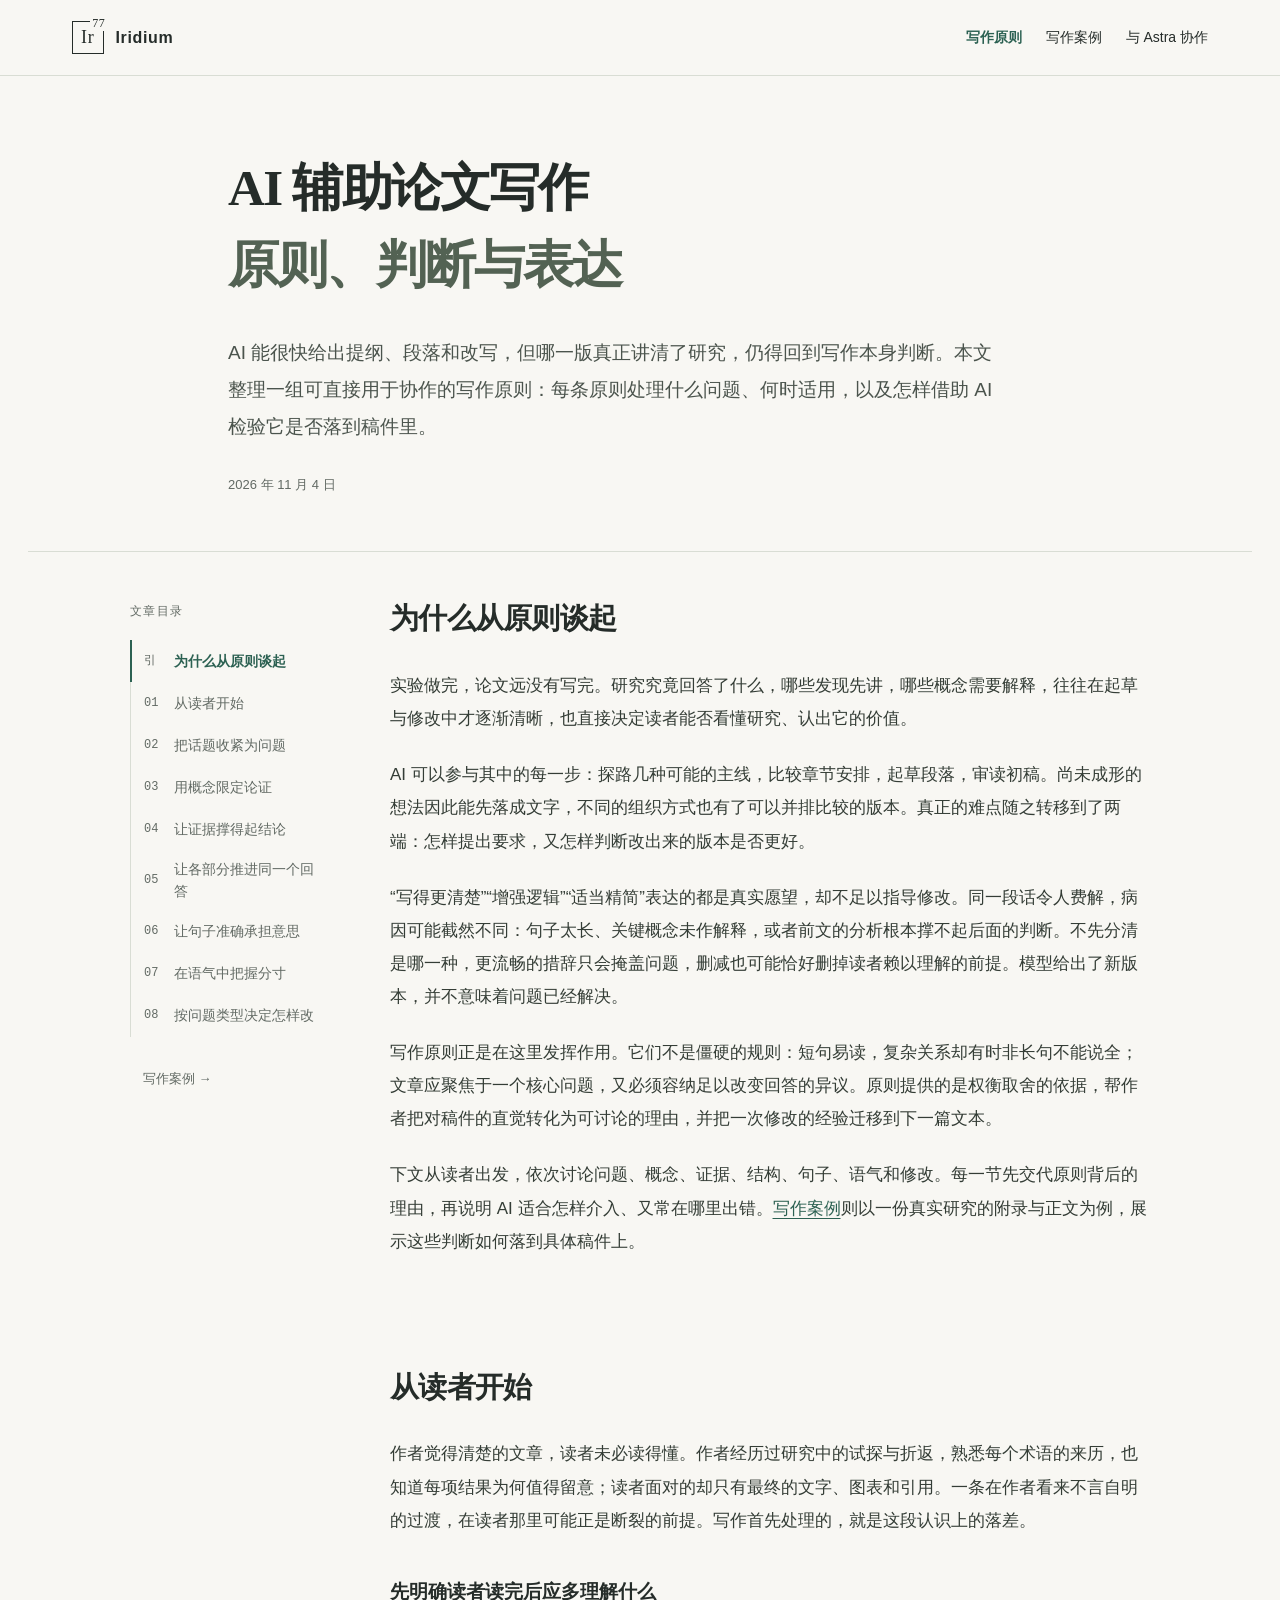
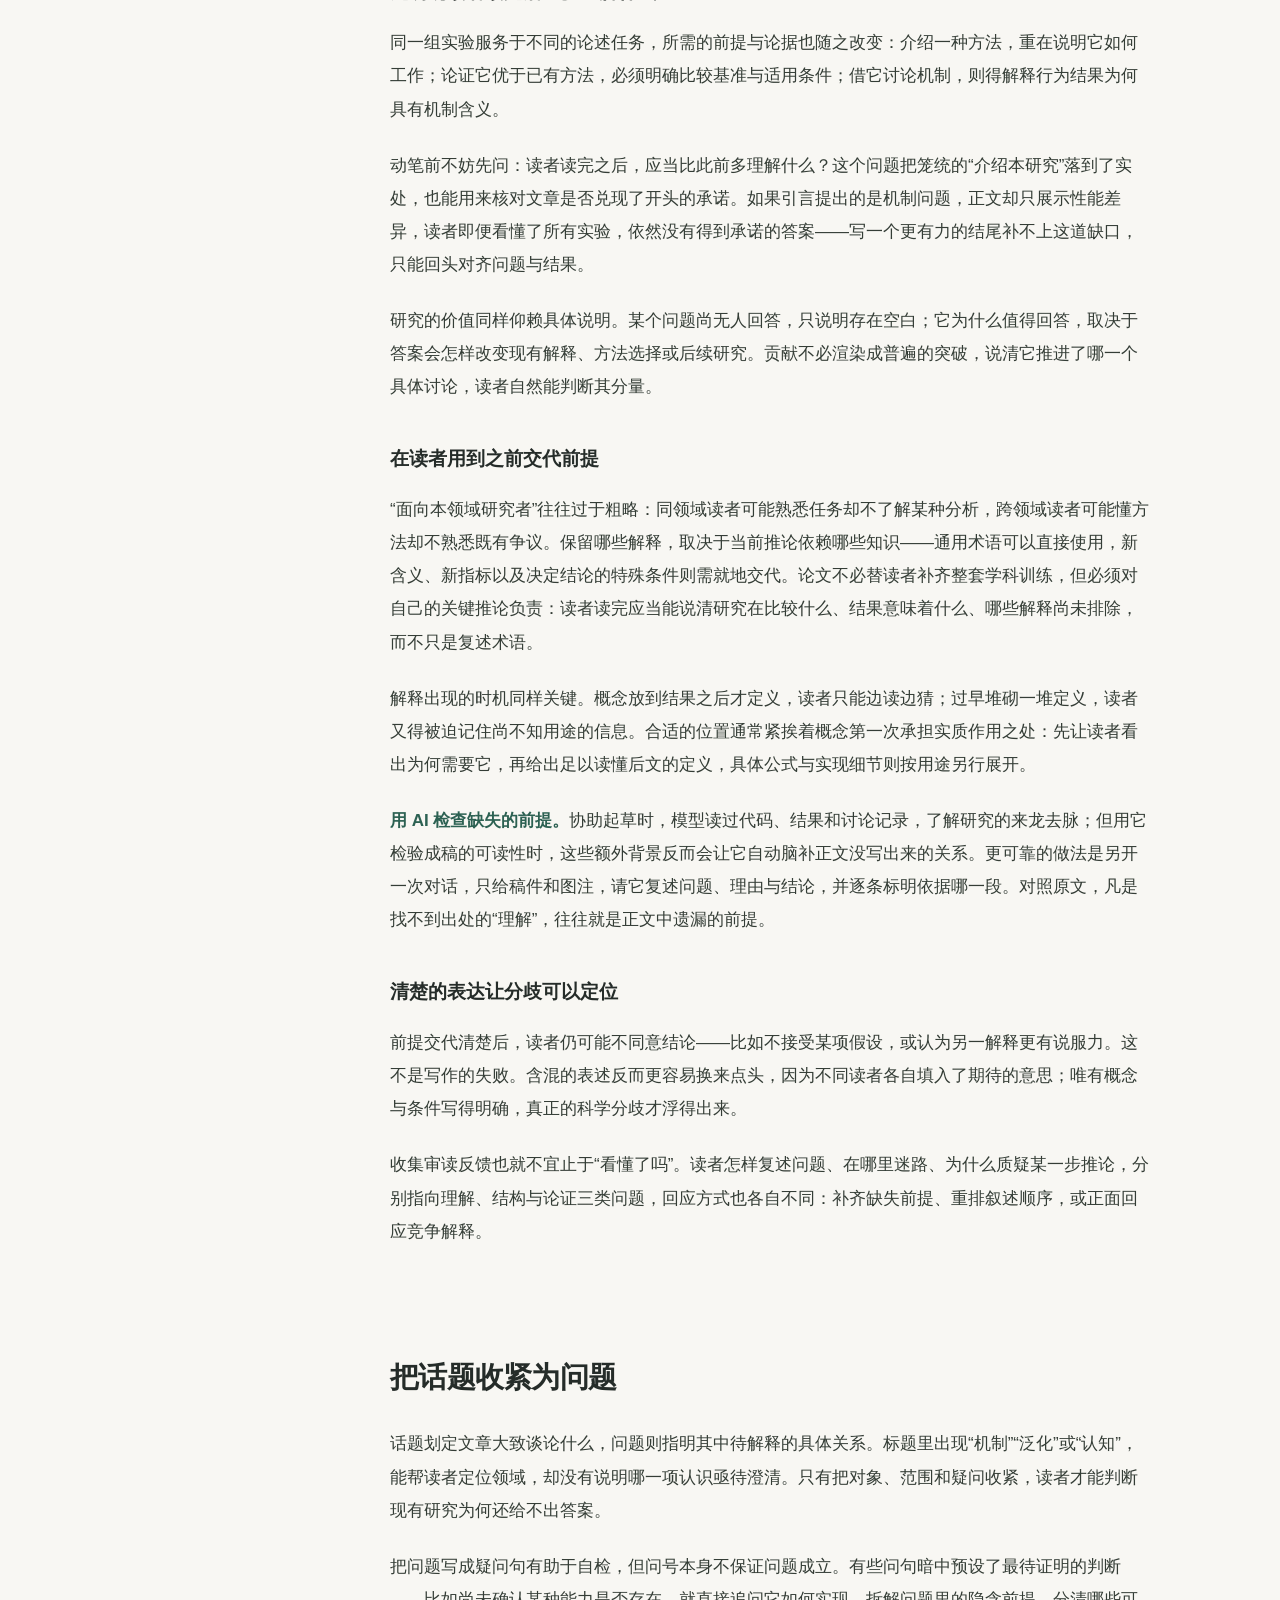
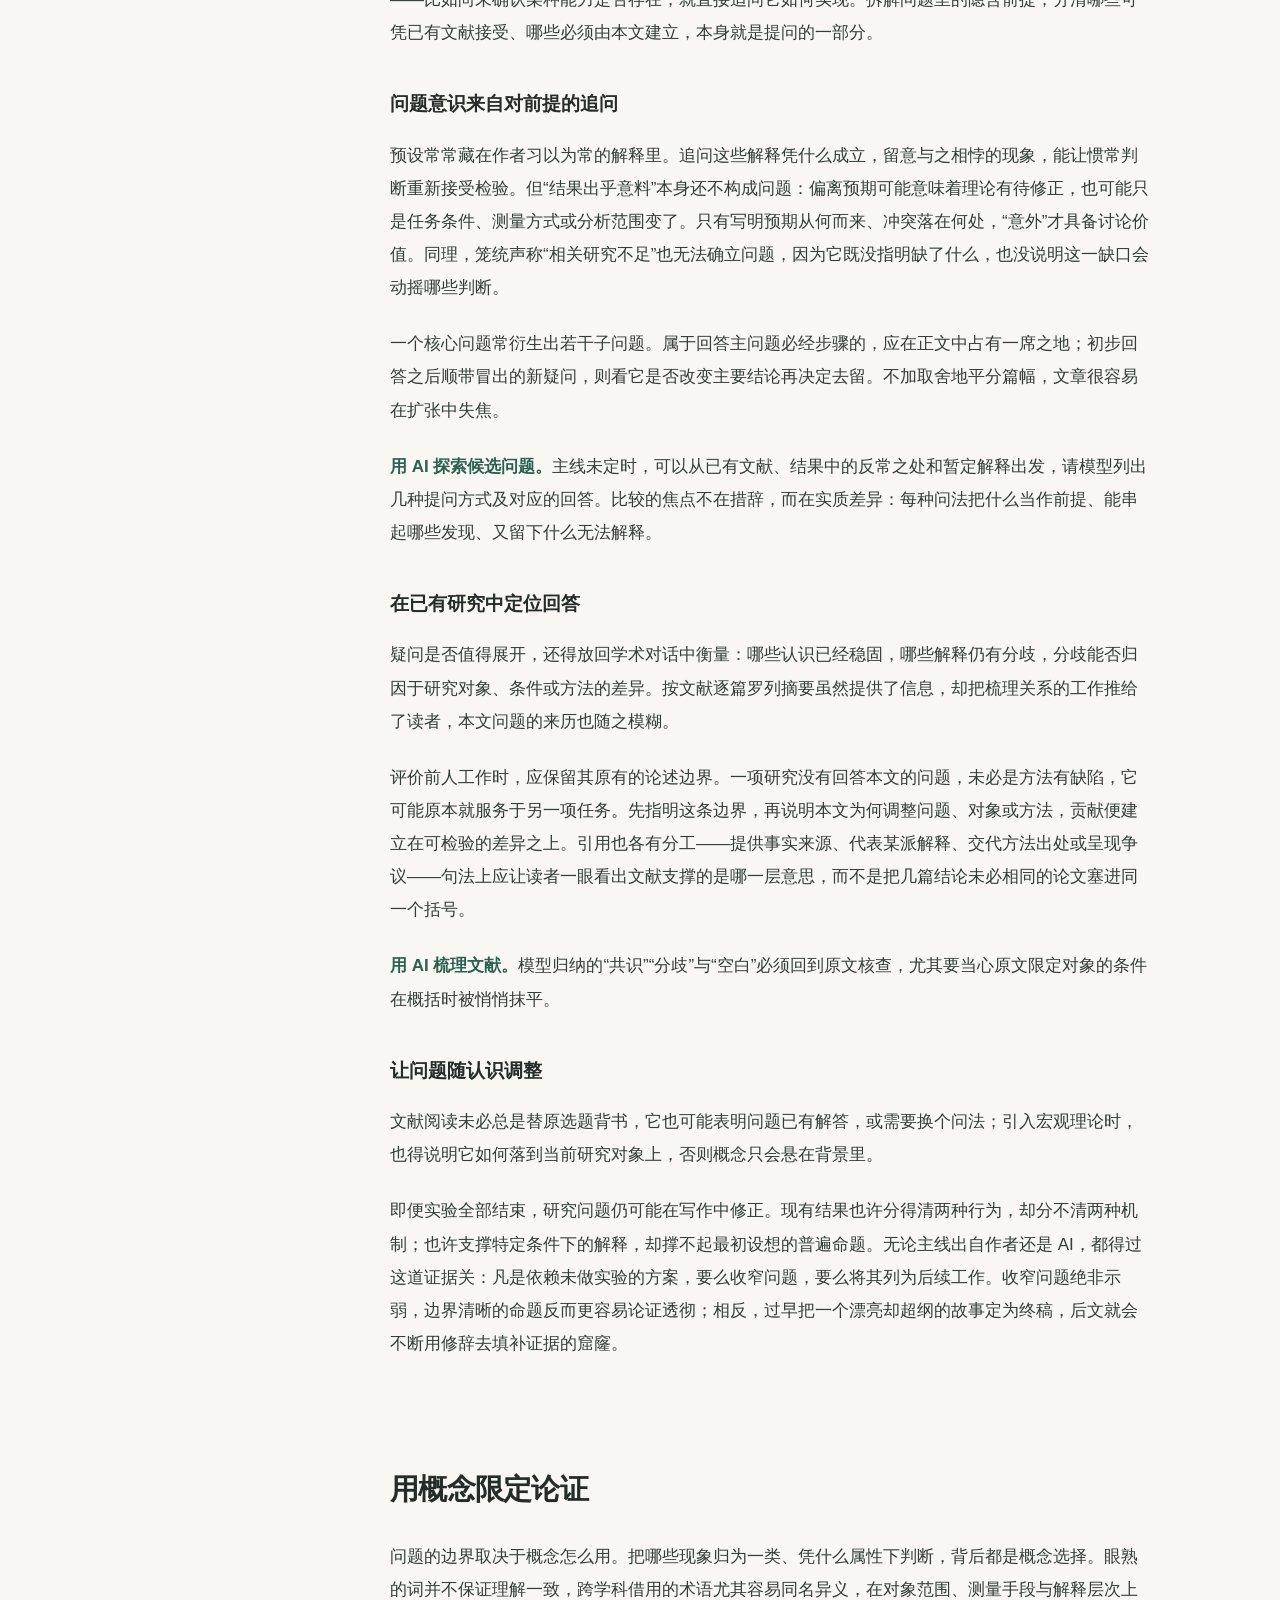
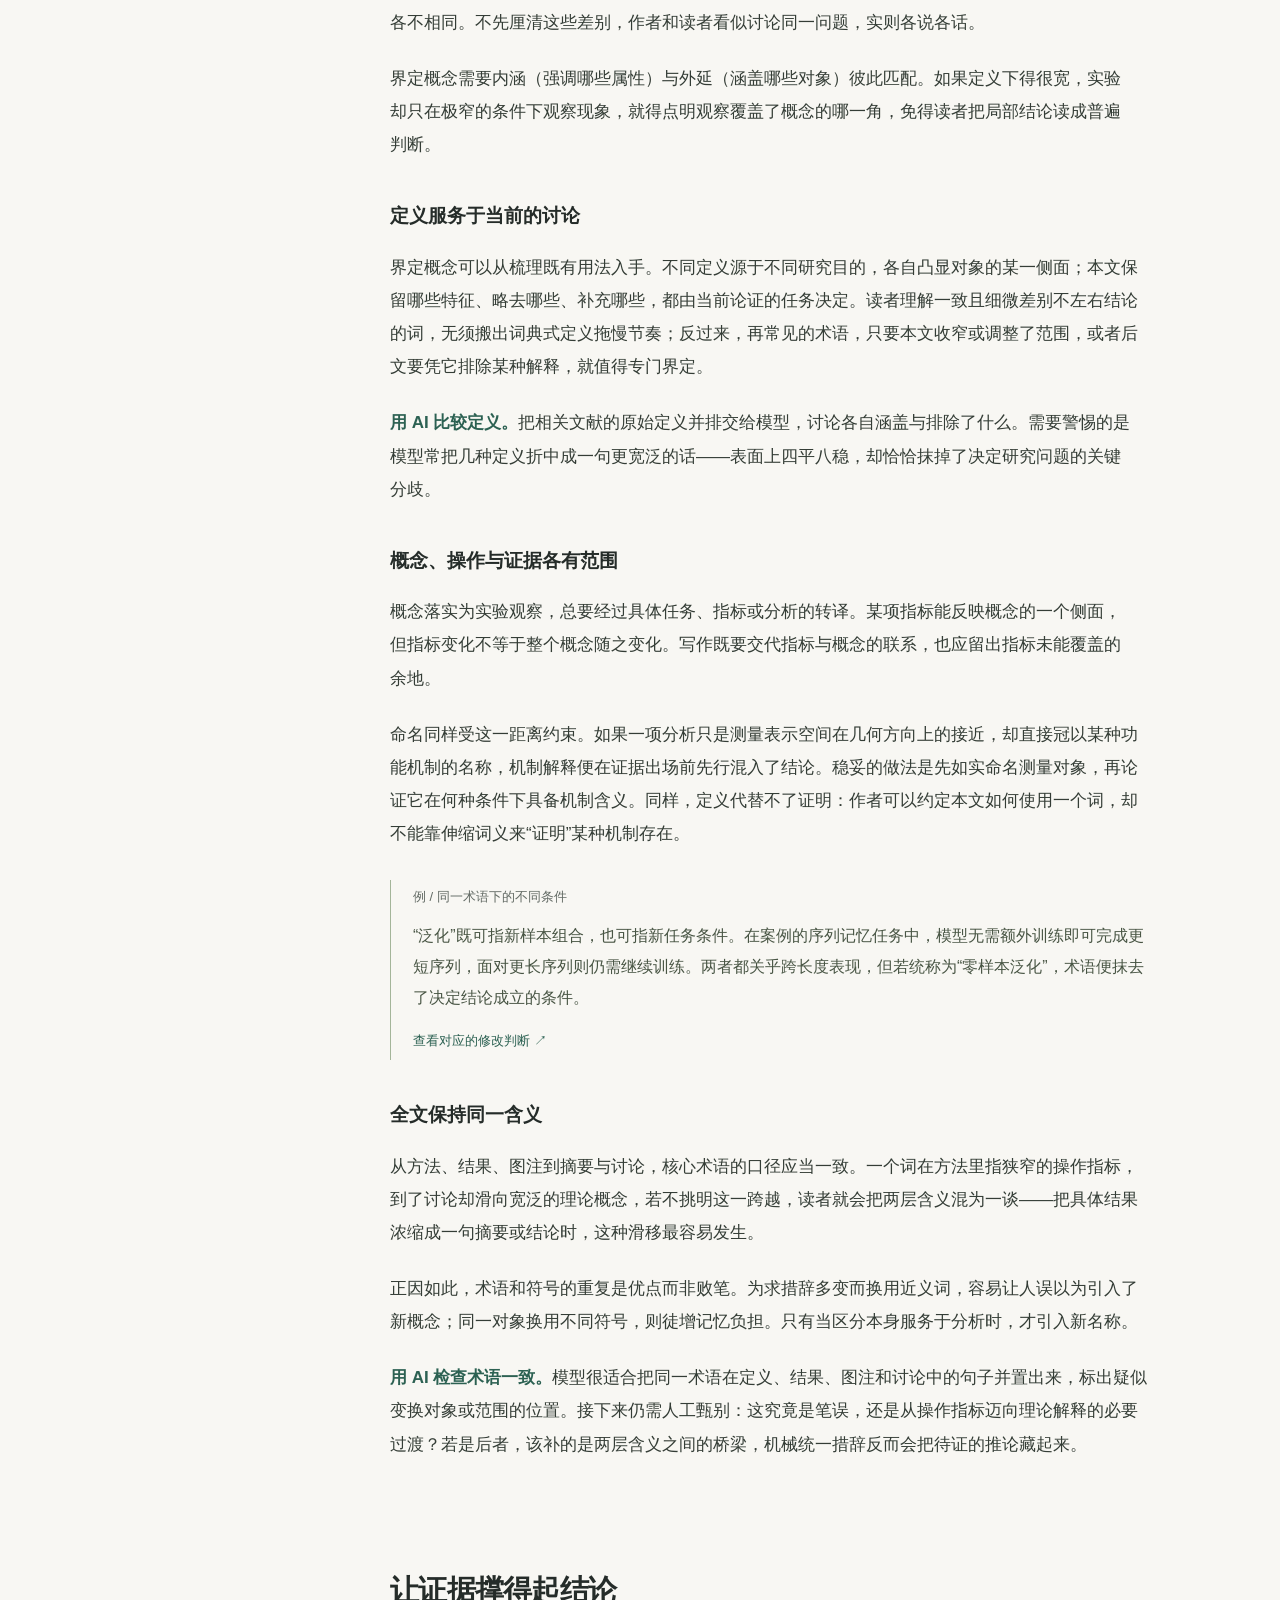
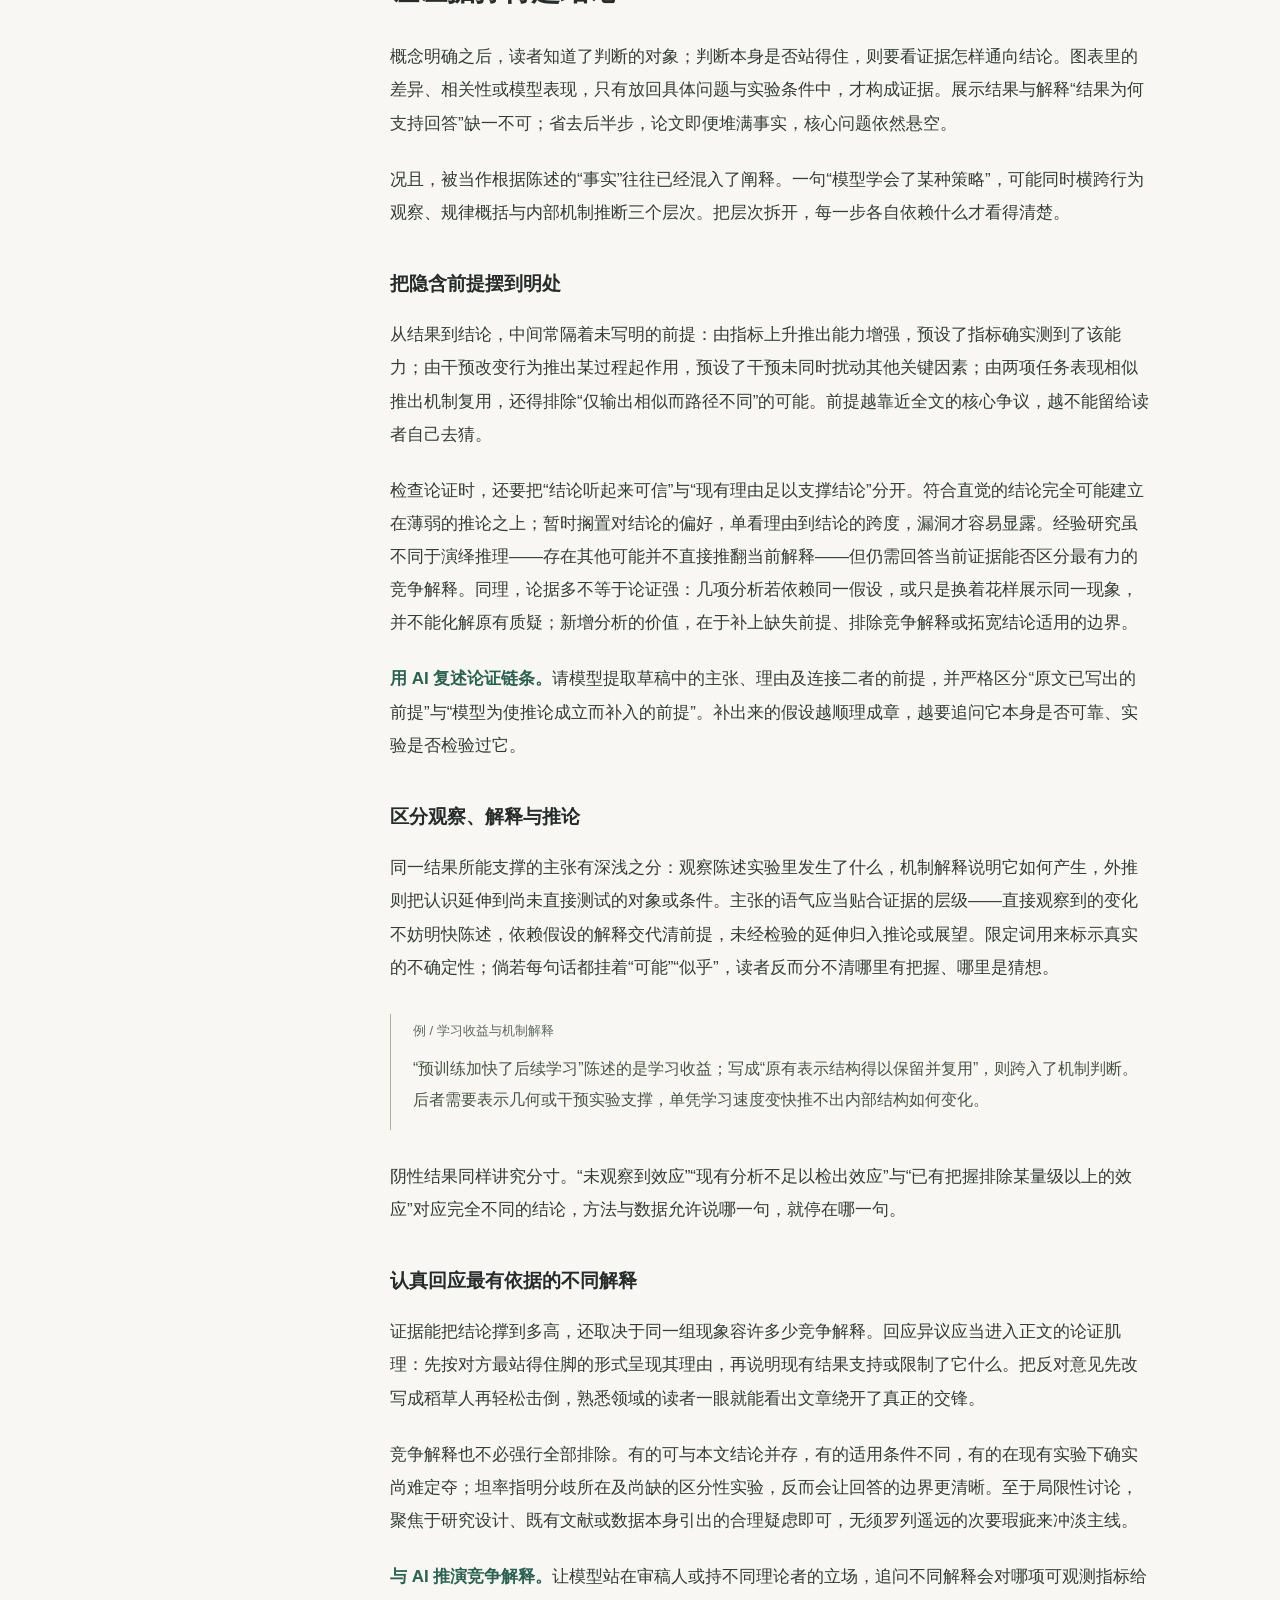
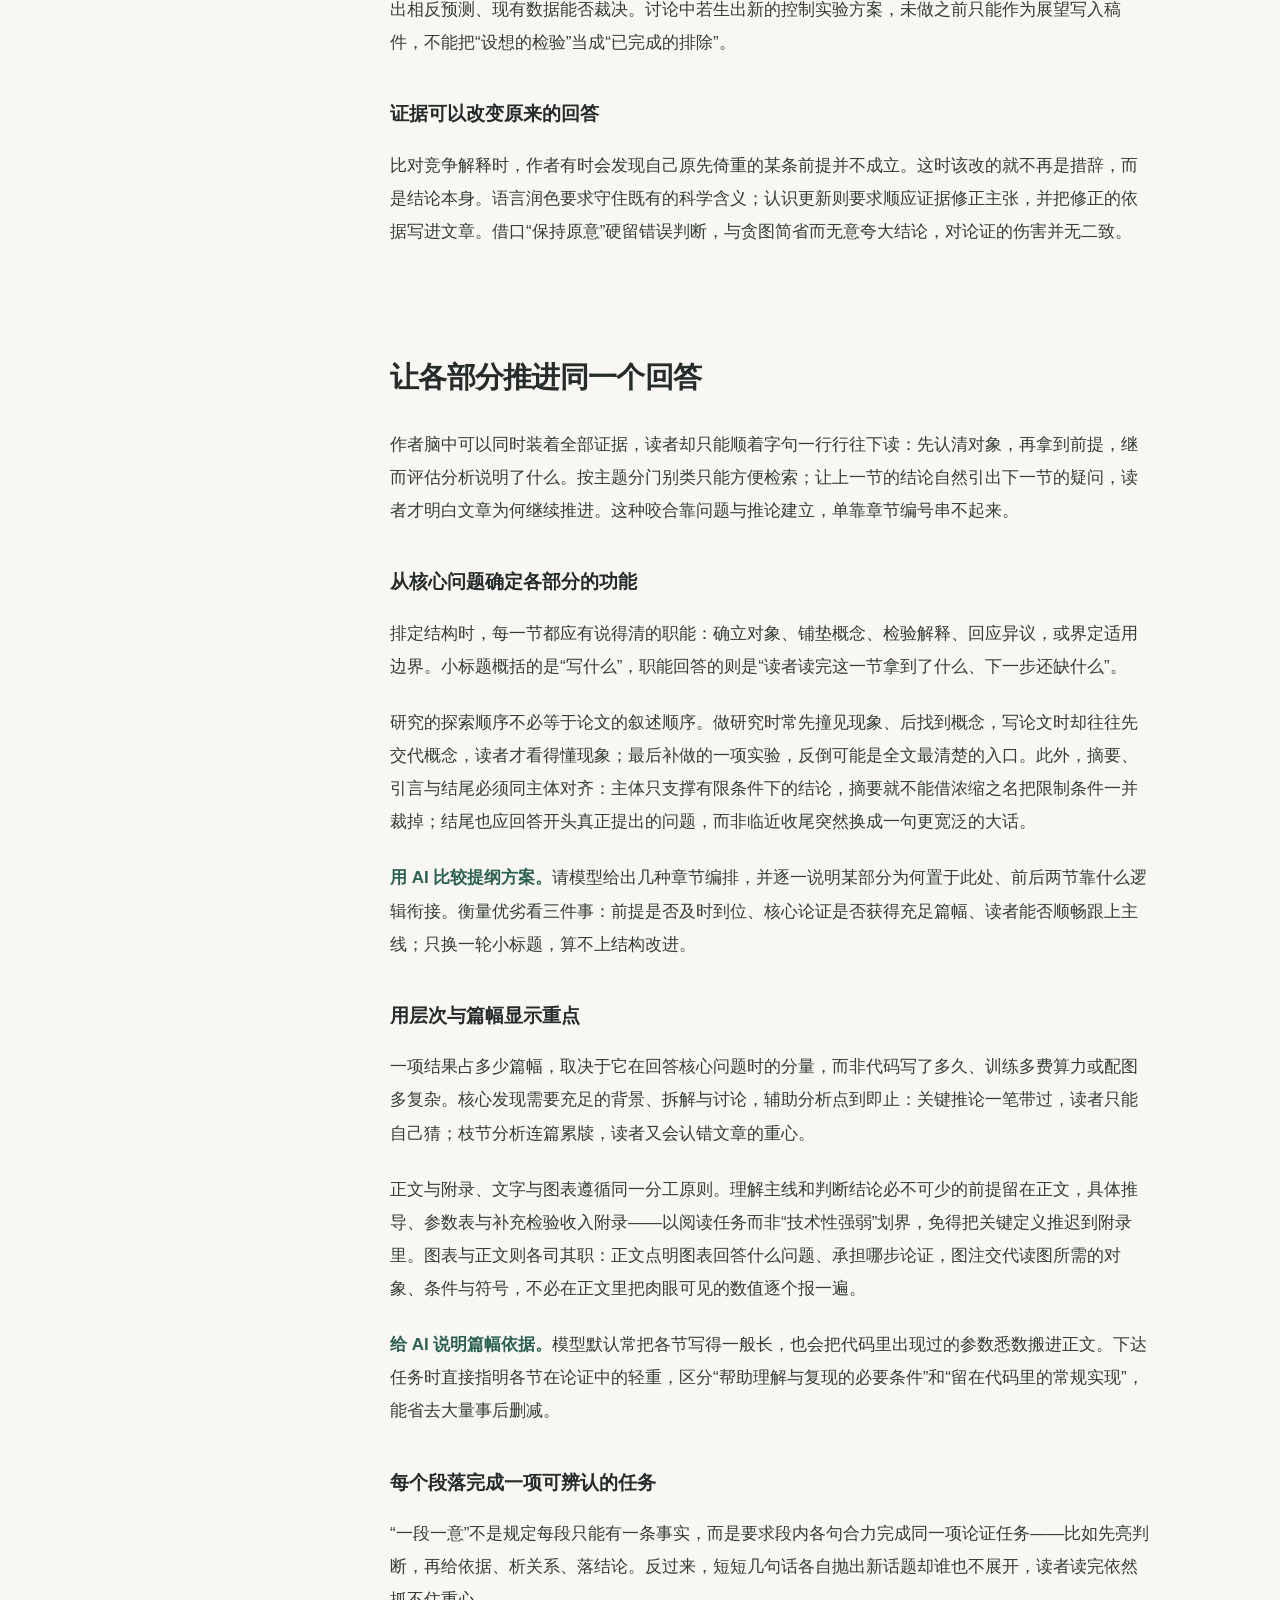
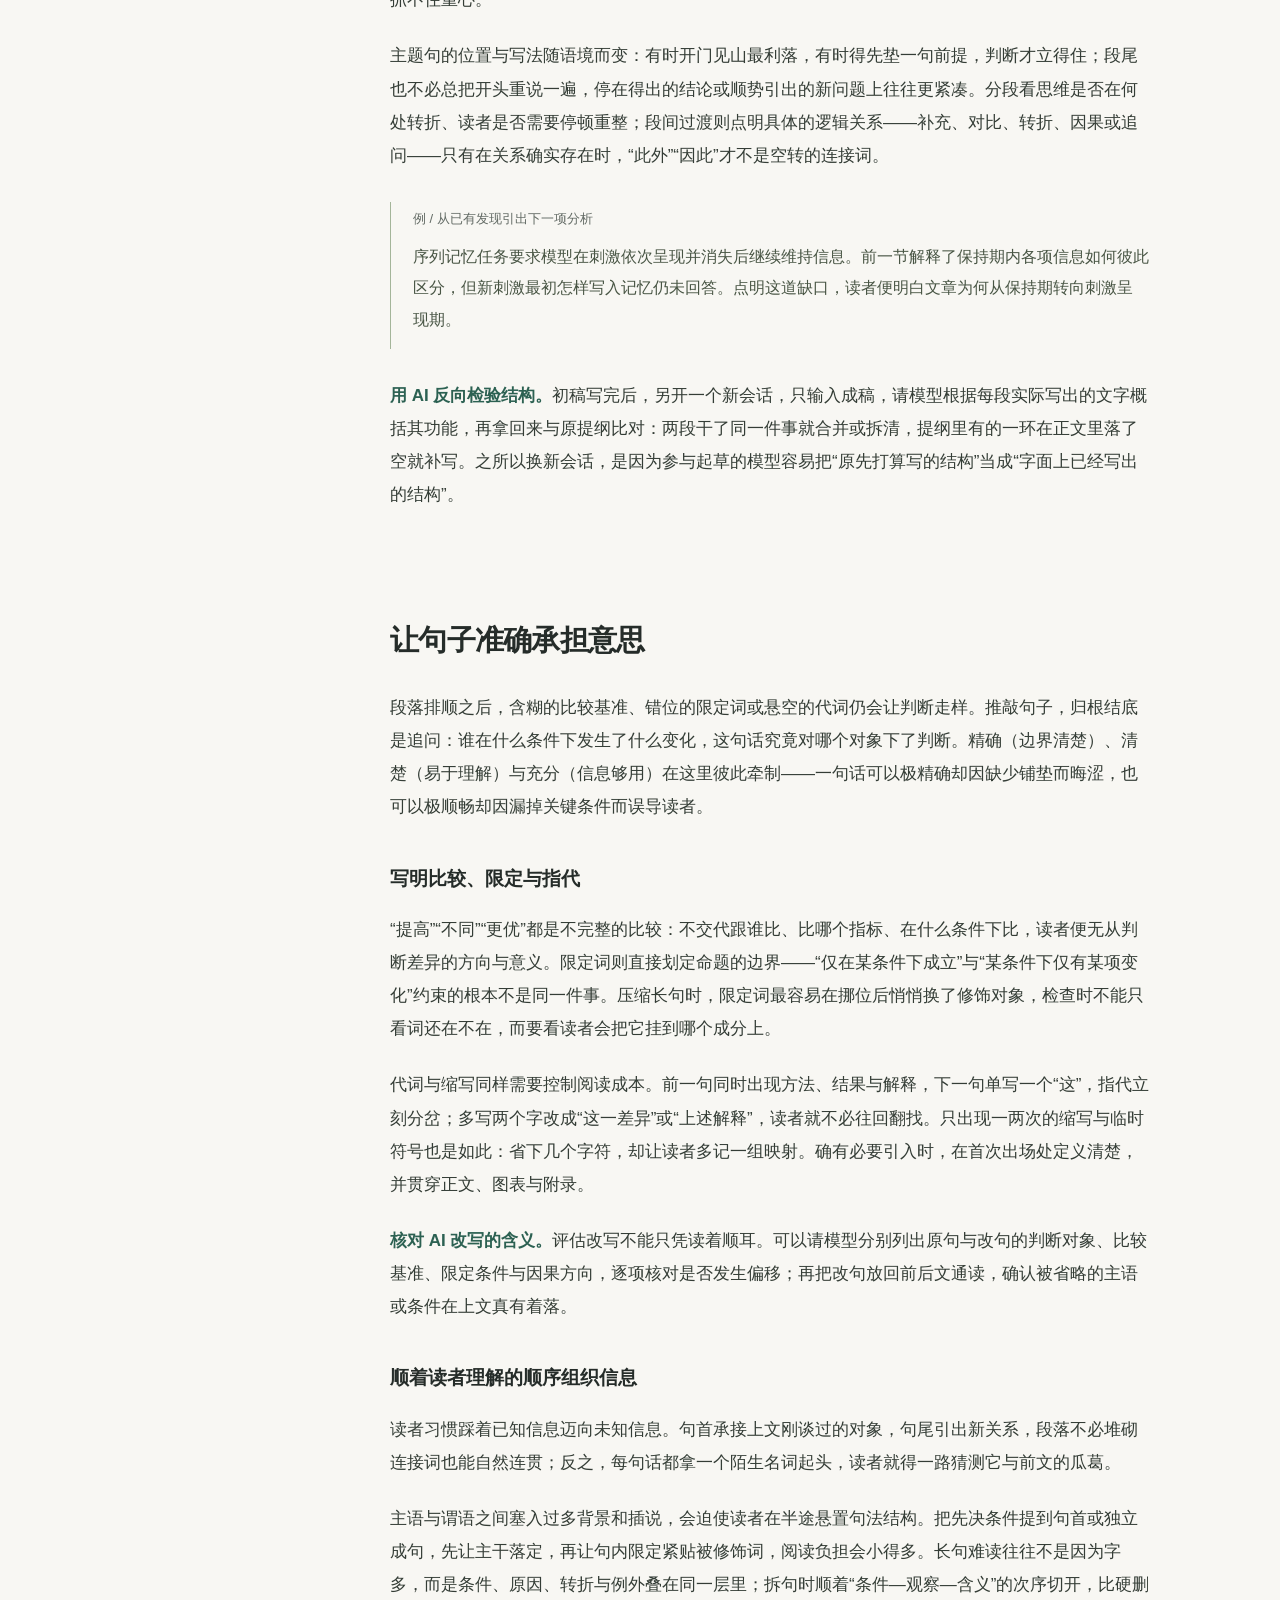
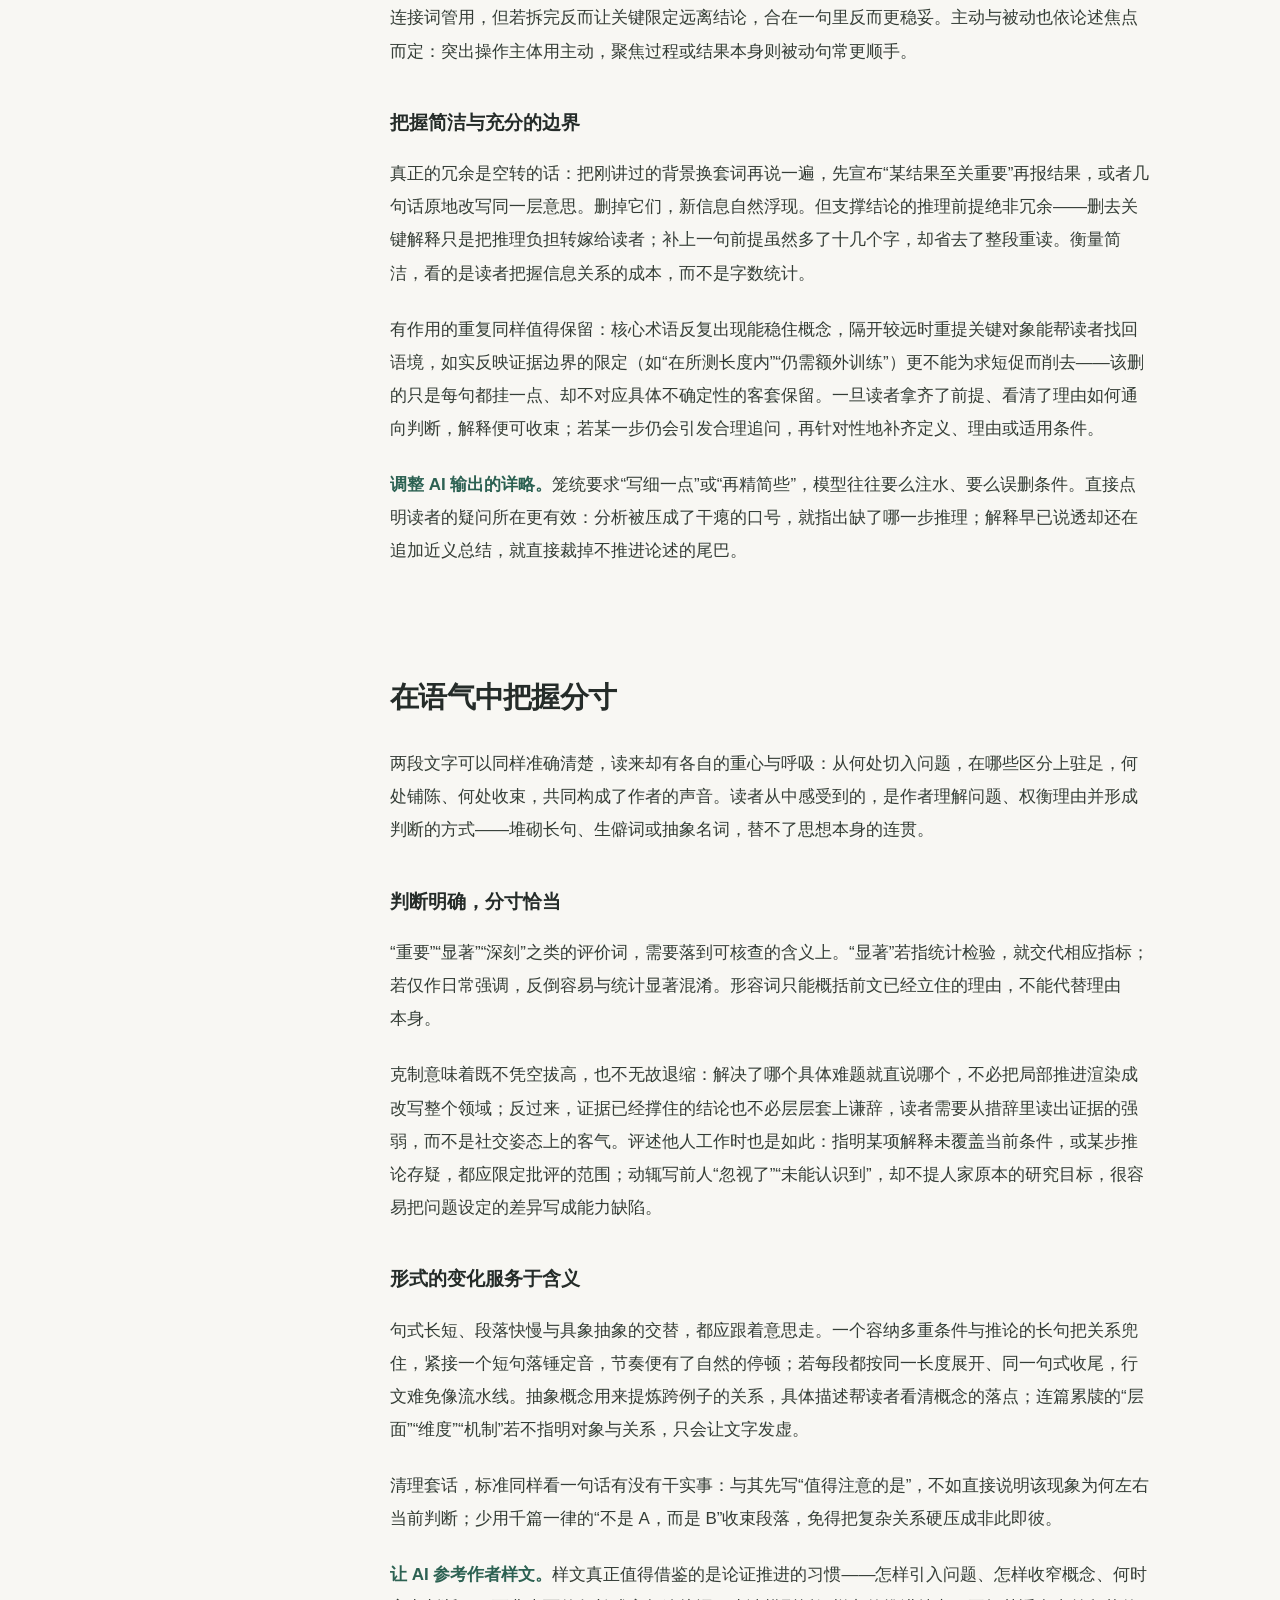
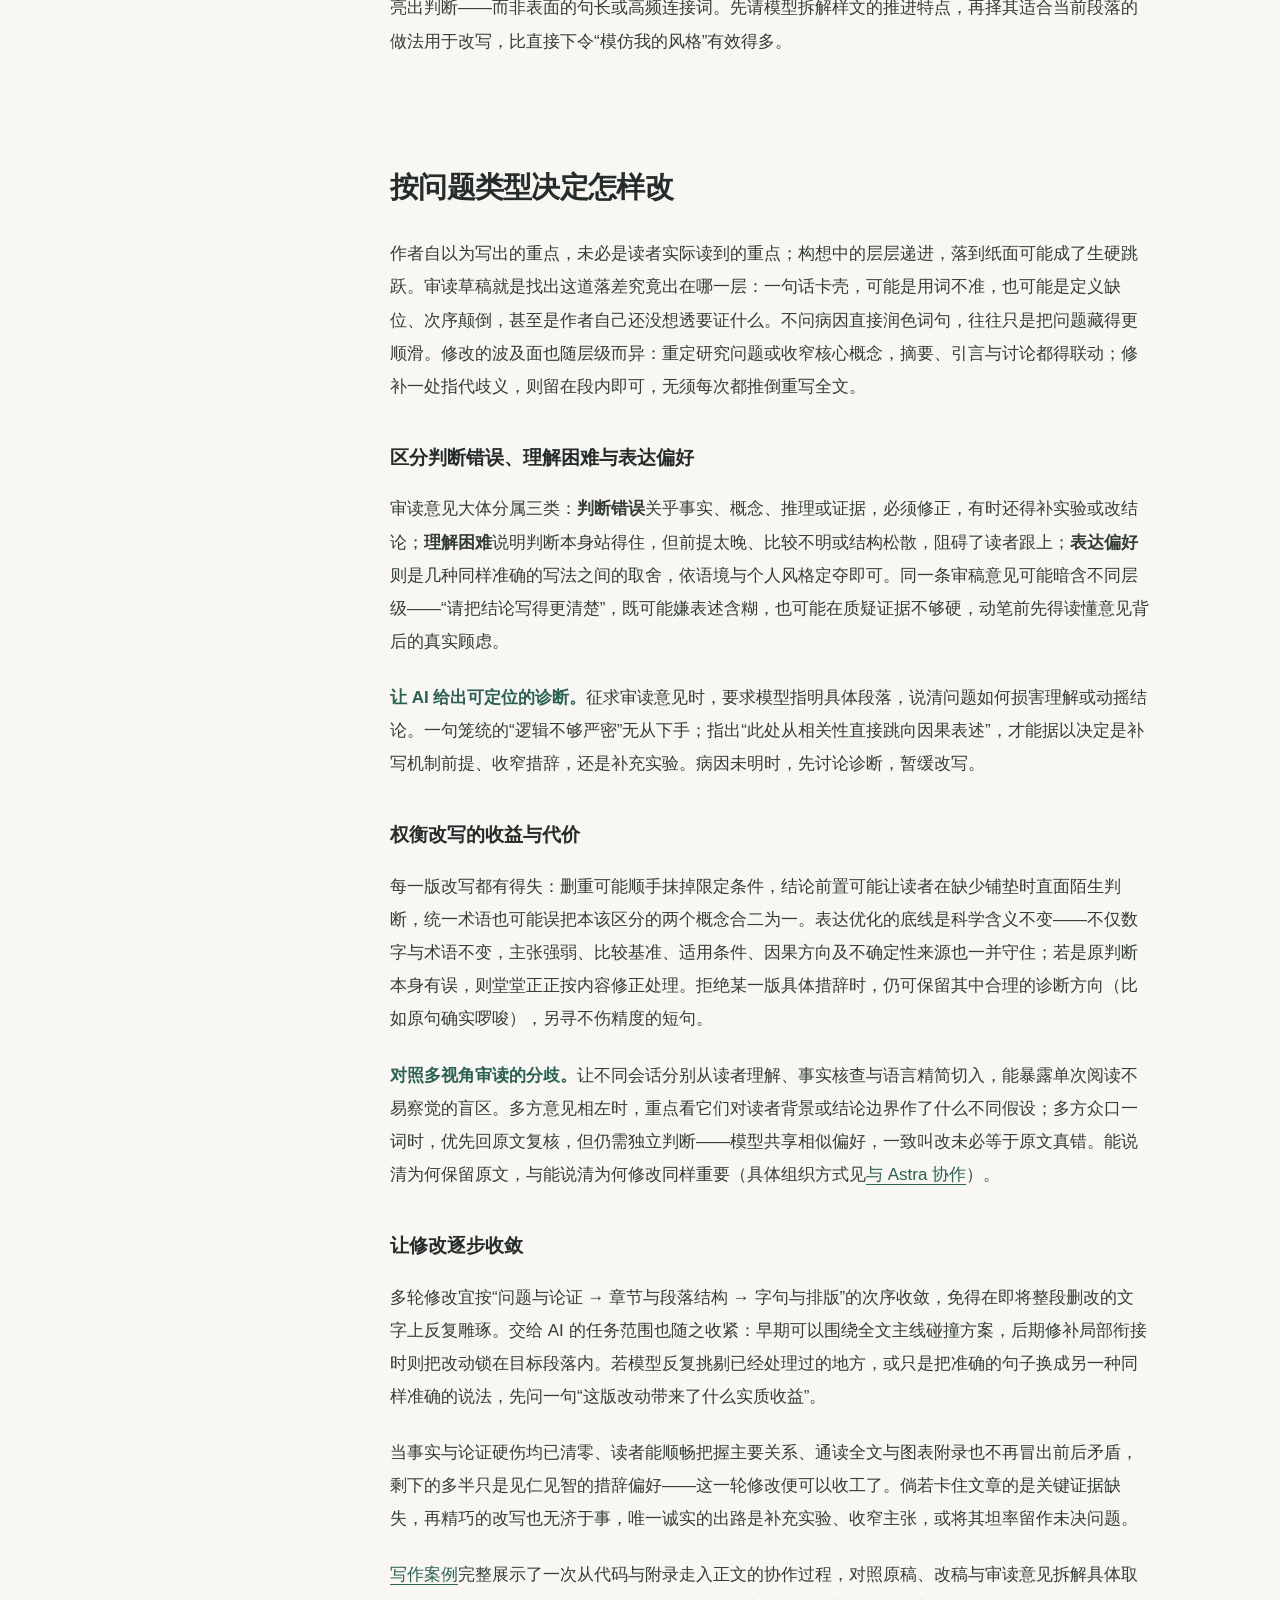
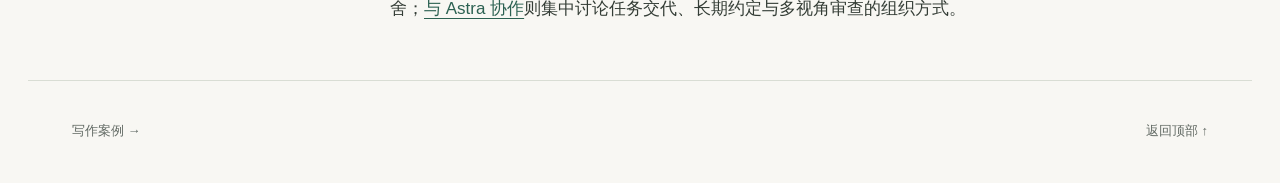
==== commit ade0f7f0: "minor" ====
--- a/index.html
+++ b/index.html
@@ -22,14 +22,6 @@
   <header class="site-header">
     <a class="wordmark" href="#top"><span class="brand-mark" aria-hidden="true">Ir<span>77</span></span>Iridium</a>
     <nav aria-label="主导航"><a href="index.html" aria-current="page">写作原则</a><a href="case.html">写作案例</a><a href="astra.html">与 Astra 协作</a></nav>
-    <div class="print-menu" id="print-menu" hidden>
-      <button class="print-button" type="button" id="print-toggle" aria-expanded="false" aria-controls="print-popover"><span class="print-label">导出 PDF</span><span class="print-caret" aria-hidden="true">▾</span></button>
-      <div class="print-popover" id="print-popover" role="menu" aria-label="选择导出范围" hidden>
-        <button class="print-option" type="button" role="menuitem" data-print-mode="single"><strong>当前页面</strong><span>仅导出本篇正文与目录</span></button>
-        <button class="print-option" type="button" role="menuitem" data-print-mode="booklet"><strong>三篇合订本</strong><span>含封面刊头、总目录与全部三篇</span></button>
-        <p class="print-hint">在打印窗口选择“另存为 PDF”，建议取消勾选浏览器自带“页眉和页脚”。</p>
-      </div>
-    </div>
   </header>
   <main id="top">
     <header class="article-head wrap">
--- a/style.css
+++ b/style.css
@@ -48,18 +48,6 @@
 .site-header nav a { display: inline-flex; align-items: center; min-height: 44px; text-decoration: none; white-space: nowrap; }
 .site-header nav a:hover { text-decoration: underline; }
 .site-header nav a[aria-current="page"] { color: var(--accent); font-weight: 600; }
-.print-menu { position: relative; }
-.print-button { display: inline-flex; align-items: center; gap: 6px; padding: 8px 14px; border-radius: 3px; font-size: var(--text-small); min-height: 40px; }
-.print-button:hover, .print-button[aria-expanded="true"] { background: var(--tint); border-color: #b7c4b0; }
-.print-caret { font-size: .75em; color: var(--muted); transition: transform .15s; }
-.print-button[aria-expanded="true"] .print-caret { transform: rotate(180deg); }
-.print-popover { position: absolute; right: 0; top: calc(100% + 8px); width: 268px; padding: 8px; background: #fffefb; border: 1px solid #c5d0be; border-radius: 4px; box-shadow: 0 10px 28px rgba(28, 40, 34, .12); z-index: 80; }
-.print-option { width: 100%; display: flex; flex-direction: column; align-items: flex-start; gap: 3px; padding: 10px 12px; border: 0; border-radius: 3px; text-align: left; min-height: 44px; }
-.print-option:hover, .print-option:focus-visible { background: var(--tint); }
-.print-option strong { font-size: var(--text-small); font-weight: 600; color: var(--ink); }
-.print-option span { font-size: var(--text-micro); color: var(--muted); line-height: 1.5; }
-.print-hint { margin: 6px 4px 2px; padding-top: 8px; border-top: 1px solid var(--line); font-size: var(--text-micro); line-height: 1.6; color: var(--muted); }
-.print-masthead, .print-url, .print-booklet { display: none; }
 .article-head { max-width: 912px; padding-top: 74px; padding-bottom: 54px; }
 .article-head h1 { font-size: clamp(2.25rem, 4vw, 3.25rem); line-height: 1.5; letter-spacing: -.035em; margin-bottom: 30px; }
 .article-head h1 span { color: #536253; }
@@ -272,7 +260,6 @@
   .wordmark { font-size: .875rem; gap: 9px; }
   .brand-mark { font-size: 1rem; }
   .site-header nav { gap: 14px; font-size: .8125rem; }
-  .site-header nav a[href="#sources"], .print-menu, .print-button { display: none !important; }
   .article-head { padding-top: 35px; padding-bottom: 32px; }
   .article-head h1 { font-size: clamp(1.8rem, 7.6vw, 2.4rem); line-height: 1.65; margin-bottom: 24px; }
   .standfirst { font-size: 1rem; line-height: 2; margin-bottom: 22px; }
@@ -341,337 +328,3 @@
   html { scroll-behavior: auto; }
   *, *:before, *:after { transition: none !important; animation: none !important; }
 }
-@media print {
-  @page {
-    size: A4 portrait;
-    margin: 20mm 24mm 22mm;
-  }
-  @page {
-    @top-left {
-      content: "IRIDIUM · AI 辅助论文写作";
-      font: 7.5pt/1 Inter, "Noto Sans CJK SC", "PingFang SC", sans-serif;
-      color: #768079;
-      letter-spacing: .06em;
-    }
-    @bottom-right {
-      content: counter(page) " / " counter(pages);
-      font: 8pt/1 ui-monospace, SFMono-Regular, Consolas, monospace;
-      color: #768079;
-    }
-  }
-  @page :first {
-    @top-left { content: none; }
-  }
-  :root {
-    --print-serif: Georgia, "Noto Serif", "Times New Roman", "Noto Serif CJK SC", "Source Han Serif SC", "Songti SC", "STSong", "SimSun", serif;
-  }
-  html { scroll-behavior: auto; }
-  body {
-    background: #fff !important;
-    color: #1c231f;
-    font: 10.25pt/1.82 var(--print-serif);
-    print-color-adjust: exact;
-    -webkit-print-color-adjust: exact;
-  }
-  .reading-progress, .site-header, .toc-bottom, .copy-button, .decision-buttons, #decision-feedback, .toast, .site-footer, .download-link, .skip-link, noscript {
-    display: none !important;
-  }
-  body[data-print-active="booklet"] > main { display: none !important; }
-  body[data-print-active="booklet"] .print-booklet { display: block !important; }
-
-  .wrap { max-width: none; width: 100%; padding: 0; }
-  .print-masthead {
-    display: flex !important;
-    align-items: center;
-    justify-content: space-between;
-    gap: 12pt;
-    padding-bottom: 8pt;
-    margin-bottom: 18pt;
-    border-bottom: 1.5pt solid #252c29;
-    font: 8.5pt/1.4 var(--sans);
-  }
-  .print-masthead-brand { display: inline-flex; align-items: center; gap: 8pt; font-weight: 600; letter-spacing: .06em; color: #1c231f; }
-  .print-badge { display: inline-block; padding: 1.5pt 5pt; border: 1pt solid #252c29; font: 600 8pt/1.2 var(--print-serif); letter-spacing: .02em; }
-  .print-masthead-part { color: var(--accent); font-weight: 600; letter-spacing: .03em; }
-
-  .article-head { max-width: none; padding: 0 0 14pt; margin-bottom: 16pt; border-bottom: .75pt solid #cbd3c6; }
-  .article-head h1 { font: 600 22pt/1.36 var(--print-serif); letter-spacing: -.02em; margin-bottom: 10pt; color: #161d19; }
-  .article-head h1 span { color: #3c5646; font-weight: 500; }
-  .standfirst { max-width: none; font: 10.25pt/1.78 var(--print-serif); color: #39433c; margin-bottom: 10pt; }
-  .article-meta { display: flex; justify-content: space-between; gap: 12pt; font: 8.25pt/1.5 var(--sans); color: #5f6861; }
-  .print-url { display: inline !important; font: 8pt/1.5 ui-monospace, SFMono-Regular, Consolas, monospace; color: #4e6357; }
-
-  .reading-layout { display: block; padding-top: 0; padding-bottom: 0; border-top: 0; }
-  .toc {
-    position: static;
-    max-height: none;
-    overflow: visible;
-    background: #f5f7f2;
-    border: .6pt solid #cdd6c8;
-    border-radius: 2pt;
-    padding: 9pt 13pt 10pt;
-    margin: 0 0 20pt;
-    break-inside: avoid;
-  }
-  .toc-label { font: 600 7.75pt/1.4 var(--sans); letter-spacing: .1em; color: var(--accent); margin-bottom: 6pt; }
-  .toc nav { display: grid; grid-template-columns: repeat(2, minmax(0, 1fr)); gap: 2.5pt 18pt; }
-  .toc nav a, .toc nav a.active {
-    min-height: 0;
-    padding: 1.5pt 0;
-    border: 0;
-    font: 8.75pt/1.5 var(--sans);
-    color: #26302b !important;
-    font-weight: 400 !important;
-  }
-  .toc nav a span { flex: 0 0 1.8em; color: var(--accent); font: 600 7.75pt/1.5 ui-monospace, SFMono-Regular, Consolas, monospace; }
-
-  .article-section, .case-page .article-section { max-width: none; margin-bottom: 20pt; padding-bottom: 0; border-bottom: 0 !important; }
-  .article-section + .article-section { padding-top: 14pt; border-top: .6pt solid #d6ded2; }
-  h2 { font: 600 14.5pt/1.42 var(--print-serif); color: #161d19; margin-bottom: 9pt; letter-spacing: -.015em; }
-  h2[data-print-num]::before {
-    content: attr(data-print-num);
-    display: inline-block;
-    min-width: 1.85em;
-    margin-right: 5pt;
-    color: var(--accent);
-    font: 600 9pt/1 ui-monospace, SFMono-Regular, Consolas, monospace;
-    vertical-align: 1pt;
-  }
-  .section-heading-row { margin-bottom: 9pt; }
-  h3 { font: 600 11pt/1.48 var(--sans); color: #1f3b31; margin: 14pt 0 6pt; }
-  .article-section > h3 { margin: 14pt 0 6pt; }
-  h4 { font: 600 9.75pt/1.45 var(--sans); color: #1c231f; }
-  h1, h2, h3, h4, .step-heading, .section-heading-row { break-after: avoid; page-break-after: avoid; }
-
-  p { margin: 0 0 8pt; orphans: 3; widows: 3; text-align: justify; }
-  .section-lead { font-size: 10.25pt; line-height: 1.8; margin-bottom: 10pt; color: #2b342e; }
-  .article-section > p:not(.small-print), .case-step > p { color: #1e2621; }
-  article p a { color: #234d42; text-decoration: underline; text-decoration-color: #9cb0a2; text-underline-offset: 2px; }
-  code { font-size: .85em; background: #f1f4ee; padding: .5pt 3pt; border-radius: 1.5pt; }
-
-  .ai-tip {
-    margin: 9pt 0 10pt;
-    padding: 7.5pt 11pt;
-    background: #f4f7f2;
-    border: .5pt solid #d2dcd0;
-    border-left: 2.2pt solid var(--accent);
-    border-radius: 1.5pt;
-    font-size: 9.5pt;
-    line-height: 1.74;
-    break-inside: avoid;
-  }
-  .brief-example {
-    margin: 10pt 0 11pt;
-    padding: 8pt 12pt;
-    background: #f7f8f4;
-    border: .5pt solid #d6ddd1;
-    border-left: 2.2pt solid #6f8a74;
-    color: #2d3830;
-    break-inside: avoid;
-  }
-  .brief-example p { font-size: 9.25pt; line-height: 1.72; margin-bottom: 4pt; }
-  .brief-example p:last-child { margin-bottom: 0; }
-  .brief-example .example-label { font: 600 7.75pt/1.4 var(--sans); color: #4d5f50; margin-bottom: 4pt; }
-  .brief-example a { font: 8pt/1.4 var(--sans); color: var(--accent); }
-
-  .small-label, .panel-label { font: 600 7.75pt/1.4 var(--sans); color: #546158; margin-bottom: 5pt; letter-spacing: .03em; }
-  .small-print { font: 8.25pt/1.65 var(--sans) !important; color: #5d665f; text-align: left; }
-  .tiny-tag { font: 600 7.25pt/1.4 var(--sans); padding: 1.5pt 5pt; border-color: #93a890; background: #eef3eb; }
-  .source-note { display: inline-block; font: 8pt/1.5 var(--sans); color: #3d5b4d; margin-top: 2pt; }
-
-  .case-route {
-    grid-template-columns: repeat(6, 1fr);
-    gap: 6pt;
-    margin: 10pt 0 2pt;
-    padding: 8pt 10pt;
-    background: #f5f7f2;
-    border: .6pt solid #cdd6c8;
-    border-radius: 2pt;
-    break-inside: avoid;
-  }
-  .case-route li { padding-bottom: 0; }
-  .case-route a { min-height: 0; gap: 3pt; font: 8.25pt/1.35 var(--sans); color: #242e29; }
-  .case-context { background: #f2f5ee; border: .6pt solid #c8d3c2; padding: 10pt 12pt; margin: 11pt 0 12pt; break-inside: avoid; }
-  .case-context p { font-size: 9.25pt; line-height: 1.72; margin-top: 6pt; color: #2b352d; }
-
-  .case-step { margin-top: 18pt; }
-  .step-heading { gap: 8pt; margin-bottom: 8pt; }
-  .step-heading > span { width: 1.9em; height: 1.9em; font-size: 7.75pt; background: #edf2ea; border-color: #9fb298; }
-  .step-heading h3 { font: 600 11.75pt/1.45 var(--print-serif); color: #18201c; margin: 0; }
-
-  details { border: 0; margin: 9pt 0; }
-  details::details-content { display: block; content-visibility: visible; }
-  summary { padding: 0 0 4pt; min-height: 0; font: 600 8.75pt/1.45 var(--sans); color: var(--accent); break-after: avoid; }
-  .expand-icon, .summary-meta { display: none !important; }
-  summary[data-print-label] { font-size: 0; }
-  summary[data-print-label] > * { display: none !important; }
-  summary[data-print-label]::before {
-    content: attr(data-print-label);
-    font: 600 8.5pt/1.45 var(--sans);
-    color: var(--accent);
-    letter-spacing: .02em;
-  }
-  .details-body { padding-bottom: 0; }
-  .code-disclosure { background: transparent; padding: 0; margin: 9pt 0; break-inside: avoid; }
-  .code-block {
-    background: #f5f7f3 !important;
-    color: #1c2620 !important;
-    border: .75pt solid #c4cfc0;
-    border-left: 2.2pt solid var(--accent);
-    border-radius: 2pt;
-    padding: 9pt 11pt;
-    margin-bottom: 6pt;
-    font-size: 8.25pt;
-    line-height: 1.58;
-    white-space: pre-wrap;
-    word-break: break-word;
-    break-inside: avoid;
-  }
-  .code-block code { background: transparent; padding: 0; font-size: inherit; white-space: inherit; }
-  .prompt-inline { margin: 9pt 0; break-inside: avoid; }
-  .prompt-inline .details-body { background: #f4f6f0; border: .6pt solid #cdd6c8; border-left: 2pt solid var(--accent); padding: 8pt 11pt; }
-  .prompt-content { font: 9pt/1.68 var(--sans); color: #263029; text-align: left; }
-
-  .task-figure { margin: 11pt 0; padding: 11pt 13pt 9pt; border: .75pt solid #c5cfc0; background: #fff; break-inside: avoid; }
-  .task-stage-labels { font: 8pt/1.4 var(--sans); margin-bottom: 7pt; }
-  .trial-track { height: 22pt; }
-  .trial-track .item, .trial-track .retrieval { font-size: 8pt; line-height: 20pt; border: .5pt solid rgba(37, 44, 41, .28); }
-  .maintenance { height: 19pt; border-color: #adbba5; }
-  .fixation-track { margin-top: 7pt; font-size: 7.5pt; }
-  .task-figure > p { font: 7.75pt/1.4 var(--sans); margin-top: 7pt; text-align: left; }
-
-  .revision-view { margin: 11pt 0; border: .75pt solid #c4cfc0; border-radius: 2pt; background: #fff; }
-  .tab-list { display: none !important; }
-  .tab-panel, .tab-panel[hidden] { display: block !important; padding: 9pt 12pt; border-top: .6pt solid #d7dfd2; break-inside: avoid; }
-  .tab-panel:first-of-type { border-top: 0; }
-  .english-sample { font: 9.75pt/1.72 Georgia, "Noto Serif", "Times New Roman", serif; color: #222c25; text-align: left; }
-  .editor-note { font: 8.5pt/1.6 var(--sans); padding-top: 6pt; margin-top: 4pt; text-align: left; }
-  .reason-list li { gap: 12pt; font: 9pt/1.65 var(--sans); margin-bottom: 5pt; }
-
-  .table-wrap { margin: 11pt 0; overflow: visible; border-top: 1.1pt solid #2c6152; border-bottom: 1.1pt solid #2c6152; break-inside: avoid; }
-  table { font: 8.5pt/1.58 var(--sans); }
-  caption { font: 600 8pt/1.4 var(--sans); color: #2c6152; padding: 0 0 5pt; }
-  th, td { padding: 6pt 7pt; border-top: .5pt solid #d4dcd0; }
-  thead th { border-top: 0; border-bottom: .75pt solid #9db097; font-size: 8pt; color: #27382f; }
-  .placement { border: .5pt solid rgba(37, 44, 41, .2); font-size: 7.25pt; padding: 1pt 4.5pt; }
-  .decision { margin-top: 9pt; padding: 6pt 10pt; background: #f6f8f3; border-left: 2pt solid #7d9674; font-size: 9.25pt; break-inside: avoid; }
-  .decision > span { font: 600 7.75pt/1.4 var(--sans); margin-bottom: 2pt; }
-
-  .outline-list { margin: 10pt 0 10pt 5pt; padding-left: 14pt; border-left: 1pt solid #9eb296; break-inside: avoid; }
-  .outline-list > div { margin-bottom: 8pt; break-inside: avoid; }
-  .outline-list > div:last-child { margin-bottom: 0; }
-  .outline-list > div:before { left: -17.5pt; top: 5pt; width: 5pt; height: 5pt; border-width: 1pt; }
-  .outline-list span { font: 600 7.75pt/1.4 var(--sans); margin-right: 8pt; }
-  .outline-list strong { font: 600 9.25pt/1.45 var(--sans); }
-  .outline-list p { font: 8.75pt/1.6 var(--sans); margin-top: 2pt; text-align: left; }
-
-  .final-excerpt, .transition-example, .prompt-example {
-    margin: 10pt 0;
-    padding: 9.5pt 12pt;
-    background: #f5f7f1;
-    border: .6pt solid #cdd6c8;
-    border-left: 2.2pt solid var(--accent);
-    break-inside: avoid;
-  }
-  .review-quote {
-    margin: 10pt 0;
-    padding: 9.5pt 12pt;
-    background: #f2f6ee;
-    border: .6pt solid #c6d2bf;
-    border-left: 2.2pt solid #6c8868;
-    break-inside: avoid;
-  }
-  .review-quote p { font: 9.75pt/1.75 var(--print-serif); margin-bottom: 5pt; }
-  .before-after {
-    grid-template-columns: 1fr 1fr;
-    border: .75pt solid #c6d0c1;
-    background: #fafbf8;
-    margin: 10pt 0 7pt;
-    break-inside: avoid;
-  }
-  .before-after > div { padding: 9pt 11pt; }
-  .before-after > div + div { padding: 9pt 11pt; border-left: .6pt solid #c6d0c1; border-top: 0; background: #f3f6ef; }
-
-  .argument-flow { margin: 11pt 0; }
-  .argument-flow li { gap: 10pt; padding-bottom: 10pt; break-inside: avoid; }
-  .argument-flow li:after { left: 9.5pt; top: 19pt; }
-  .flow-dot { width: 19pt; height: 19pt; font-size: 7.5pt; background: #f2f6ef; }
-  .argument-flow h4 { margin: 0 0 3pt; }
-  .argument-flow p { font: 9pt/1.62 var(--sans); text-align: left; }
-
-  .review-lenses { grid-template-columns: repeat(3, 1fr); gap: 9pt; margin: 11pt 0; break-inside: avoid; }
-  .review-lenses > div { border: .6pt solid #cfd8ca; border-top: 2pt solid var(--accent); padding: 7.5pt 9pt; background: #fafbf8; }
-  .review-lenses span { font: 600 7.5pt/1.4 var(--sans); }
-  .review-lenses h4 { font-size: 9.5pt; margin: 4pt 0; }
-  .review-lenses p { font: 8.5pt/1.58 var(--sans); text-align: left; }
-
-  .decision-lab { margin: 12pt 0; padding: 11pt 13pt; border: .75pt solid #bccab3; background: #fcfdfb; break-inside: avoid; }
-  .lab-heading { gap: 8pt; margin-bottom: 6pt; }
-  .lab-heading > p[data-print-label] { font-size: 0; }
-  .lab-heading > p[data-print-label]::before {
-    content: attr(data-print-label);
-    font: 600 10.5pt/1.4 var(--print-serif);
-    color: #18201c;
-  }
-  .lab-original { padding: 8pt 0 9pt; margin-top: 8pt; }
-  .lab-suggestion { padding: 8.5pt 11pt; background: #f7f1e7; border: .5pt solid #decbb3; border-left: 2.2pt solid #a6784e; }
-  .lab-suggestion > p { font: 10.25pt/1.7 var(--print-serif); margin-bottom: 5pt; }
-  .suggestion-reason { font: 8.25pt/1.5 var(--sans); }
-  .verdict { margin-top: 9pt; padding-top: 7pt; border-top: .5pt dashed #cbd4c5; }
-  .verdict .details-body p { font-size: 9.25pt; line-height: 1.7; }
-  .verdict .verdict-text { padding: 6pt 10pt; margin: 5pt 0; font-size: 9.25pt; }
-
-  .line-edit { padding: 9.5pt 12pt; margin: 10pt 0; background: #f6f5ee; border: .6pt solid #dcd8ca; border-left: 2.2pt solid var(--rust); break-inside: avoid; }
-  .line-edit > p > span { font: 600 7.75pt/1.4 var(--sans); margin-bottom: 4pt; }
-  .finish-list { margin: 10pt 0; border-bottom: .5pt solid #d4dcd0; break-inside: avoid; }
-  .finish-list > div { gap: 14pt; padding: 6.5pt 0; }
-  .finish-list span { font: 600 8.25pt/1.5 var(--sans); }
-  .finish-list p { font: 8.75pt/1.6 var(--sans); text-align: left; }
-
-  .prompt-card { margin: 11pt 0; padding: 9.5pt 11pt; border: .75pt solid #c8d2c3; border-radius: 2pt; background: #fafbf9; break-inside: avoid; }
-  .prompt-card-header h3 { font: 600 10pt/1.4 var(--sans); }
-  .prompt-use { font: 8.25pt/1.55 var(--sans); margin: 5pt 0 7pt; text-align: left; }
-  .prompt-card .prompt-content { background: #eff3ea; border-left: 2pt solid var(--accent); padding: 8pt 10pt; }
-
-  .source-entry { gap: 12pt; padding: 11pt 0; break-inside: avoid; }
-  .source-entry h3 { font-size: 10pt; margin-bottom: 4pt; }
-  .source-entry p { font-size: 9pt; line-height: 1.68; }
-  .source-details { margin-top: 6pt; }
-  .source-details ul { font: 8.25pt/1.68 var(--sans); margin: 4pt 0 0; }
-  .source-details li { margin-bottom: 4pt; }
-
-  /* Three-part combined booklet layout */
-  .booklet-cover { padding-top: 6pt; }
-  .booklet-cover-head { padding: 14pt 0 18pt; margin-bottom: 18pt; border-bottom: 1pt solid #c6d0c1; }
-  .booklet-cover-head h1 { font: 600 26pt/1.32 var(--print-serif); letter-spacing: -.025em; margin: 0 0 12pt; color: #161d19; }
-  .booklet-cover-head h1 span { color: #3c5646; font-weight: 500; }
-  .booklet-toc-title { font: 600 9pt/1.4 var(--sans); letter-spacing: .12em; color: var(--accent); margin: 0 0 10pt; }
-  .booklet-toc-part {
-    margin-bottom: 11pt;
-    padding: 9pt 12pt 10pt;
-    background: #f5f7f2;
-    border: .6pt solid #cdd6c8;
-    border-radius: 2pt;
-    break-inside: avoid;
-  }
-  .booklet-toc-part-head { display: flex; align-items: baseline; justify-content: space-between; gap: 10pt; margin-bottom: 6pt; padding-bottom: 5pt; border-bottom: .5pt solid #d7dfd2; }
-  .booklet-toc-part-head a { font: 600 9.75pt/1.4 var(--print-serif); color: #18201c; text-decoration: none; }
-  .booklet-toc-part-head span { font: 600 7.75pt/1.4 var(--sans); color: var(--accent); letter-spacing: .04em; }
-  .booklet-toc-grid { display: grid; grid-template-columns: repeat(2, minmax(0, 1fr)); gap: 2.5pt 18pt; }
-  .booklet-toc-grid a { display: flex; align-items: baseline; gap: 6pt; font: 8.5pt/1.5 var(--sans); color: #2b352f; text-decoration: none; }
-  .booklet-toc-grid a span { flex: 0 0 1.8em; color: var(--accent); font: 600 7.5pt/1.5 ui-monospace, SFMono-Regular, Consolas, monospace; }
-
-  .booklet-part { break-before: page; page-break-before: always; }
-  .booklet-part-kicker {
-    display: flex;
-    align-items: center;
-    justify-content: space-between;
-    padding-bottom: 6pt;
-    margin-bottom: 14pt;
-    border-bottom: 1.2pt solid #252c29;
-    font: 600 8.25pt/1.4 var(--sans);
-    color: var(--accent);
-    letter-spacing: .06em;
-  }
-  .booklet-part-kicker span:last-child { color: #5f6861; font-weight: 500; letter-spacing: .02em; }
-}
